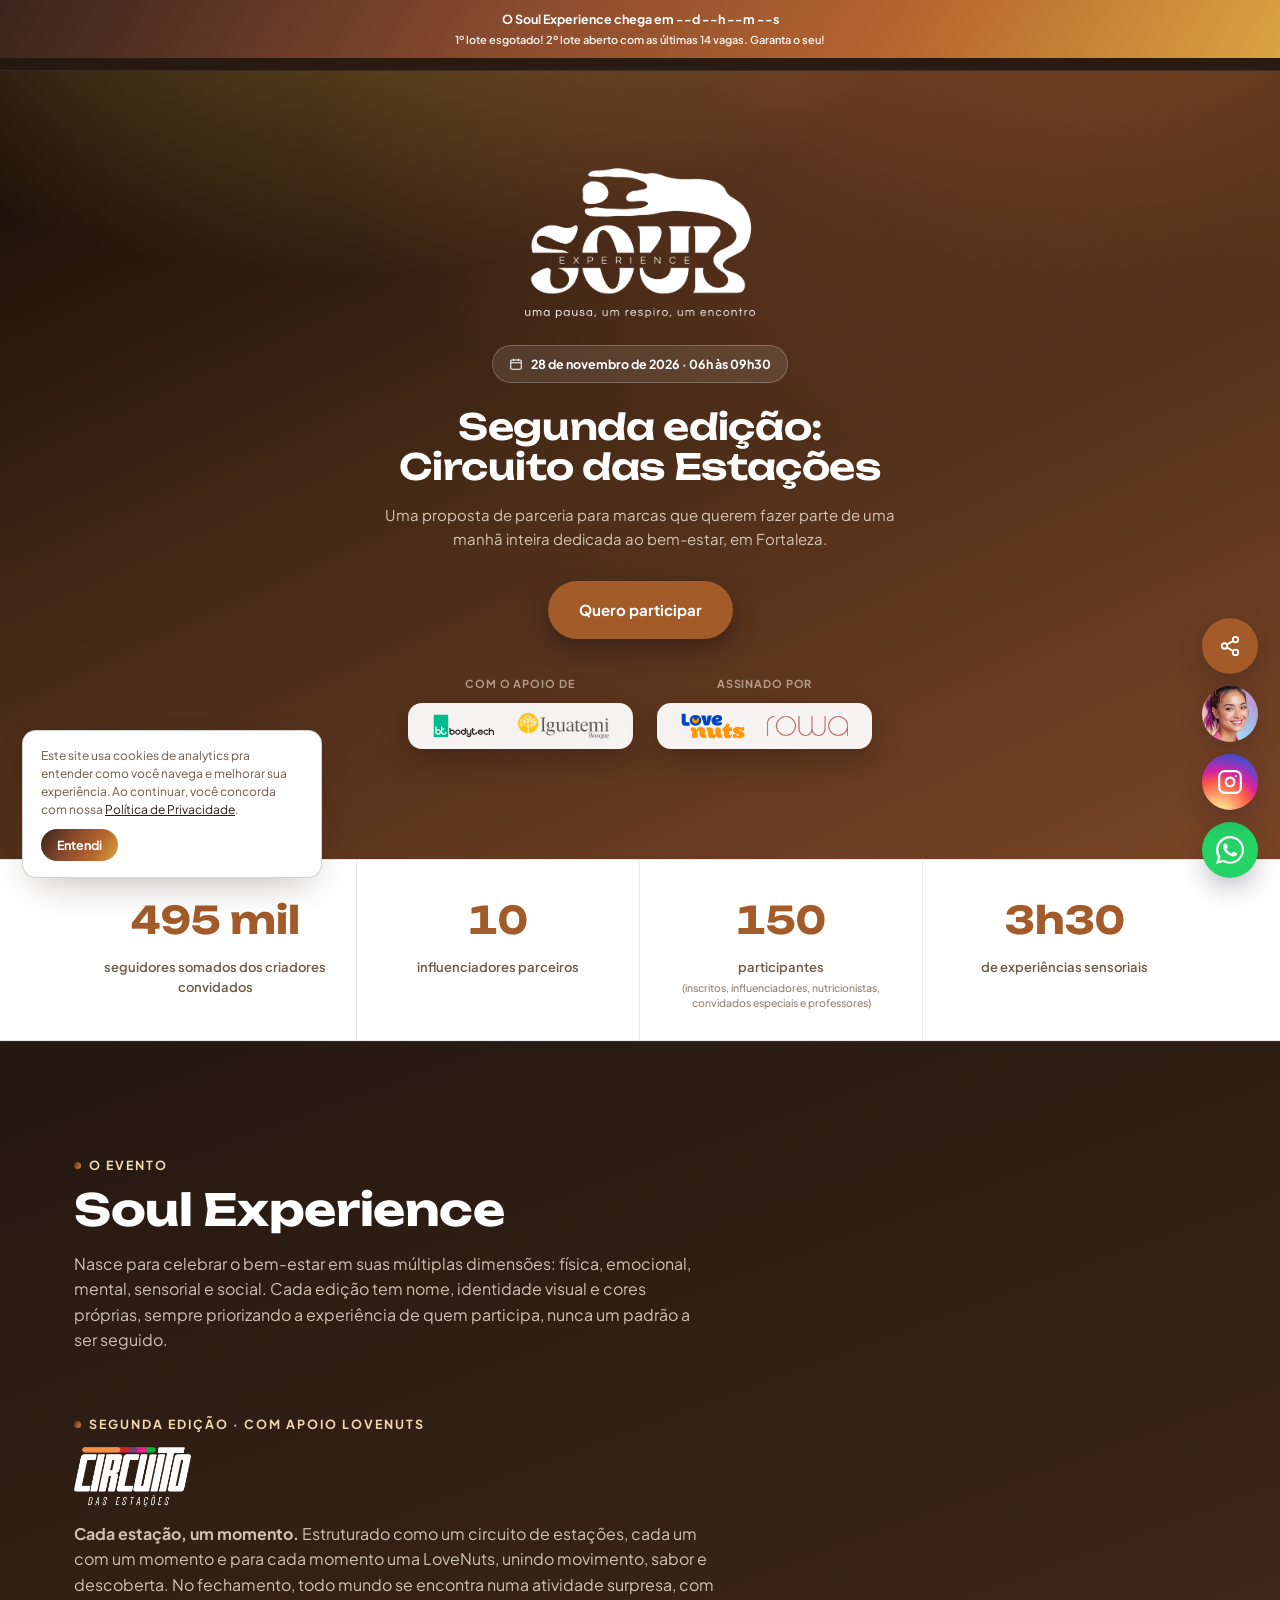
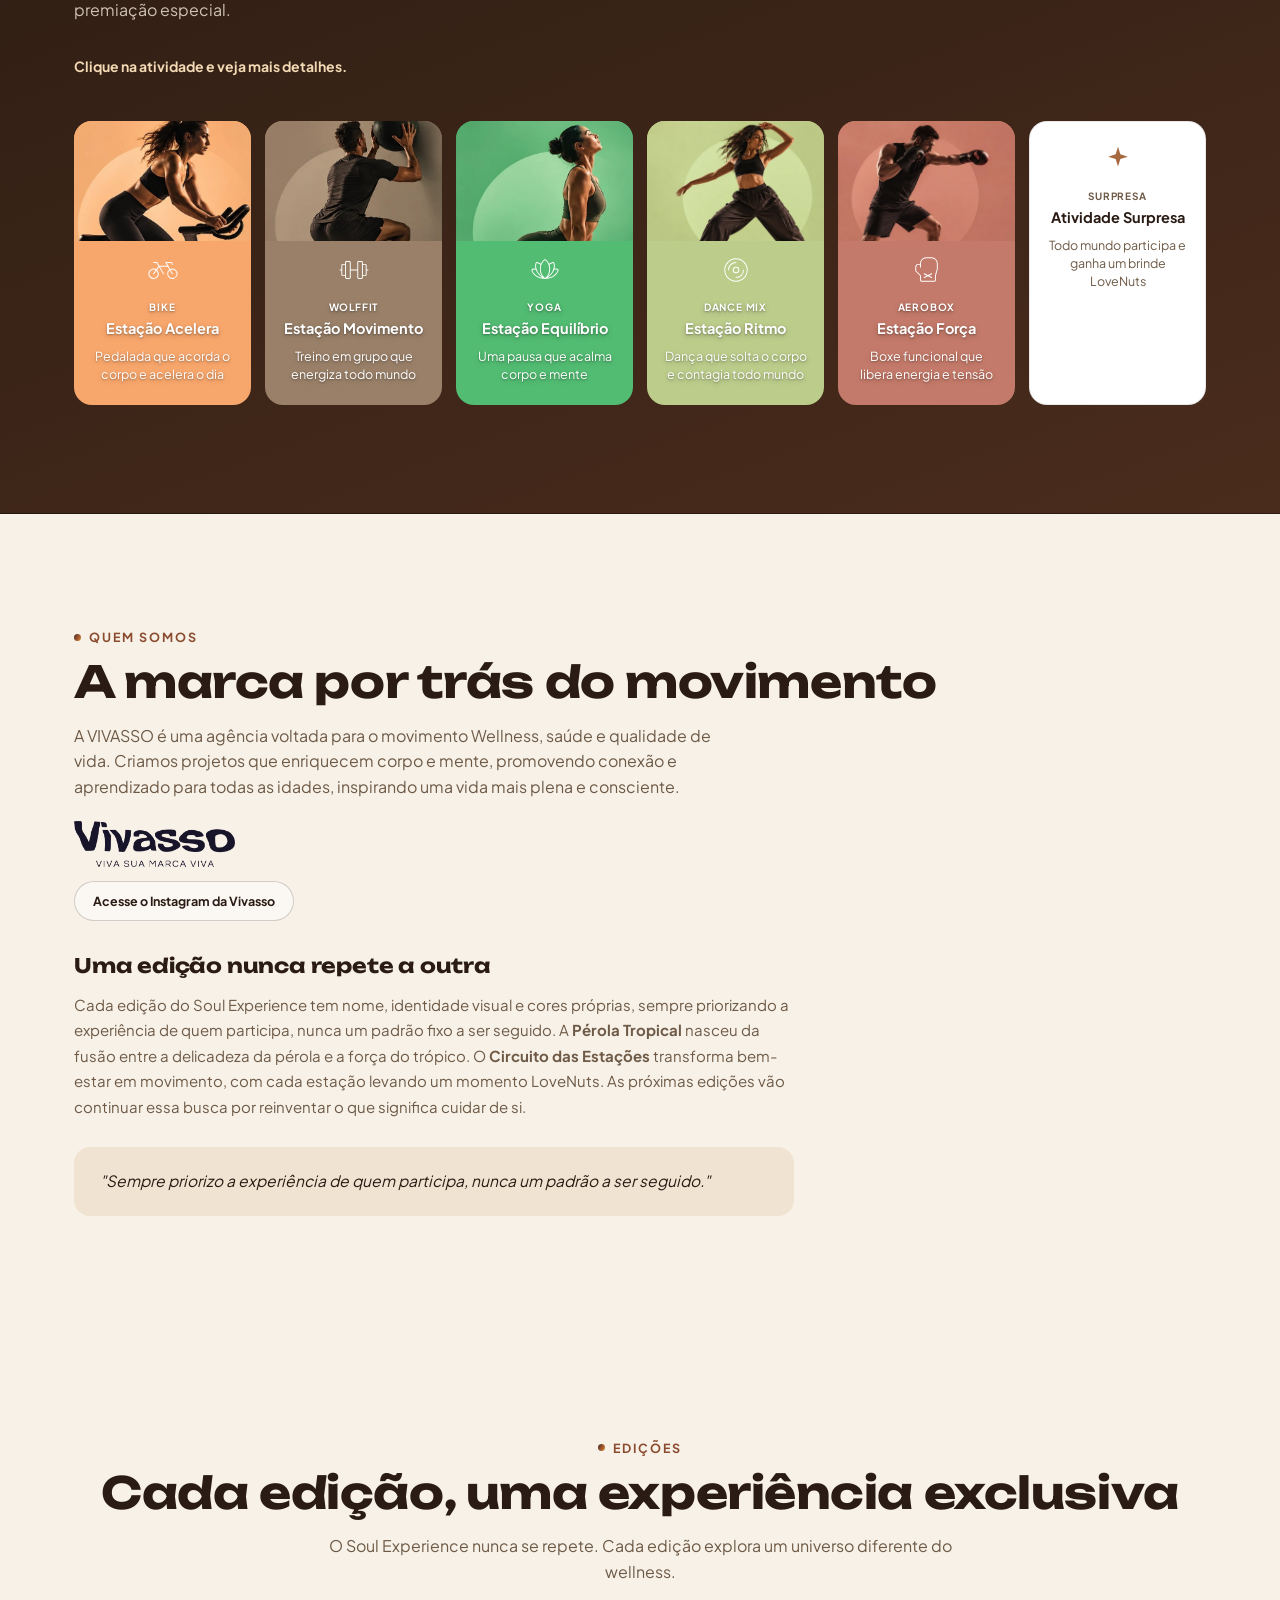
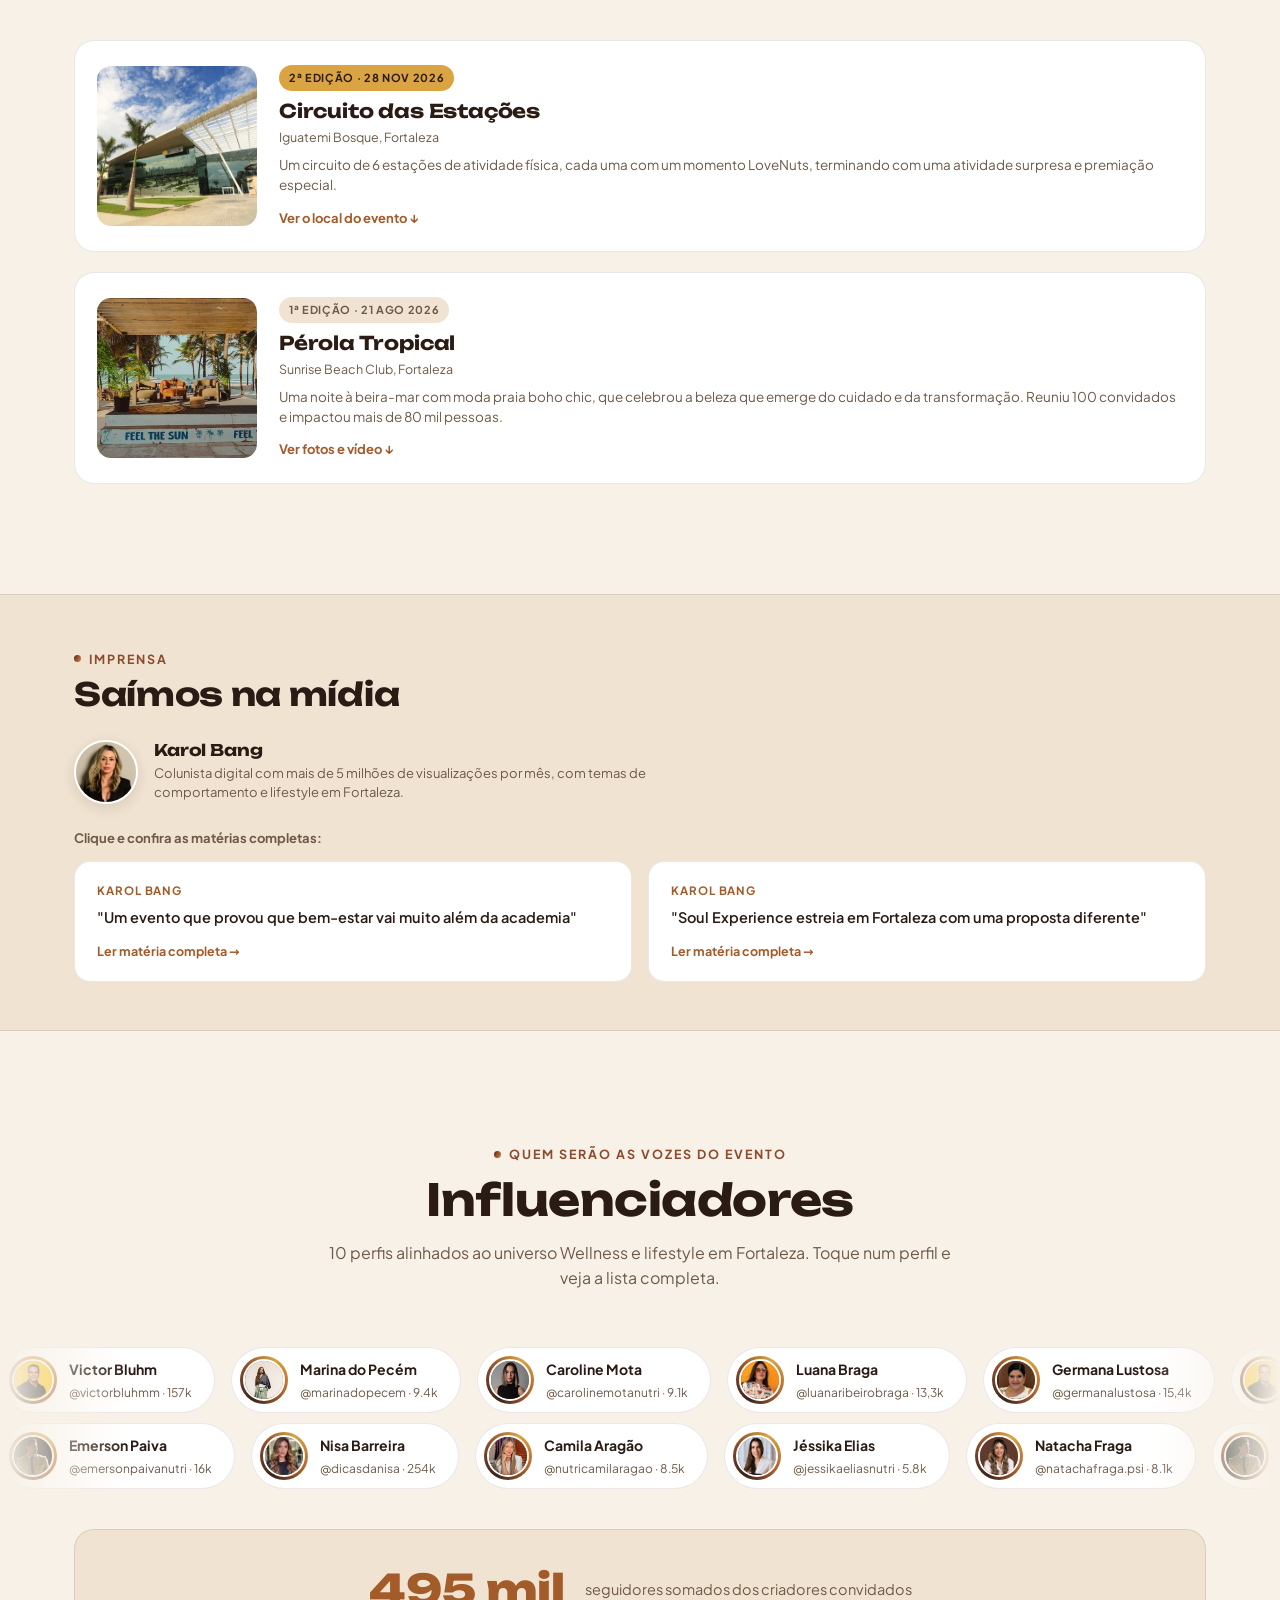
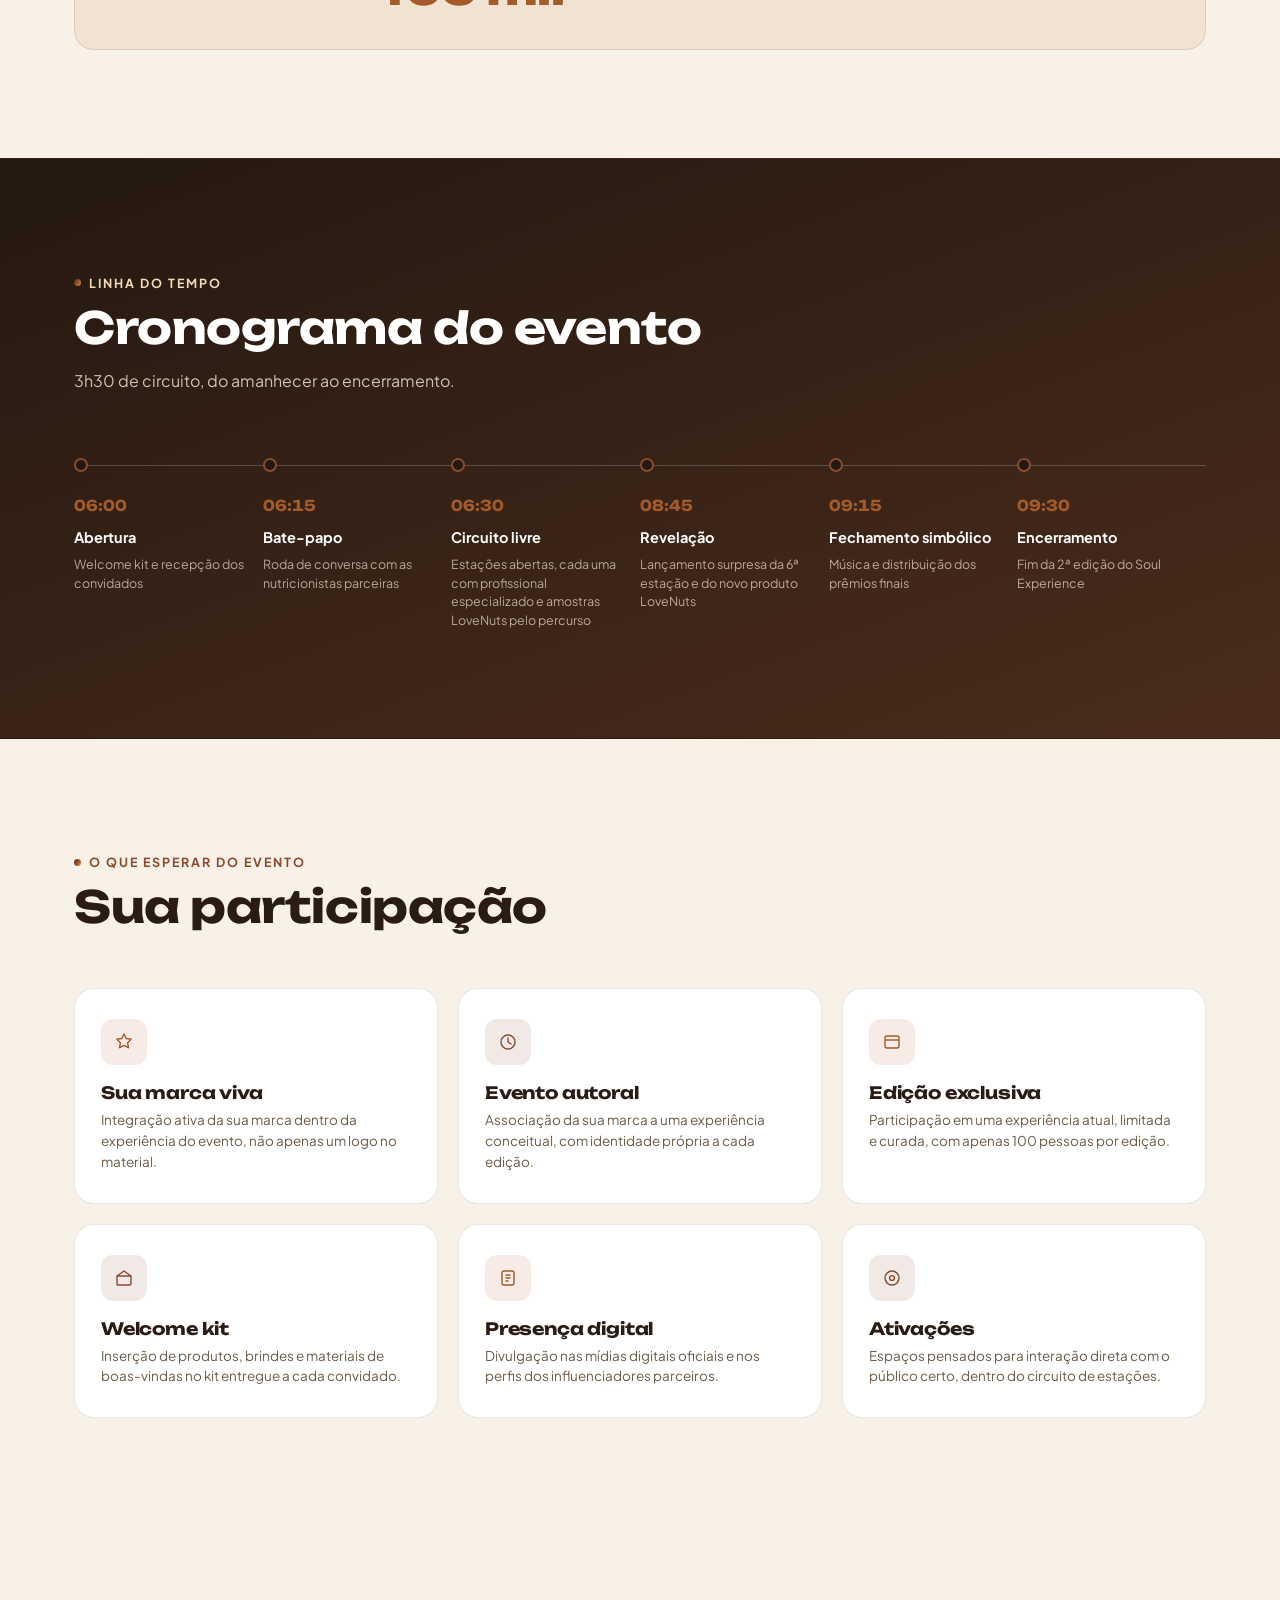
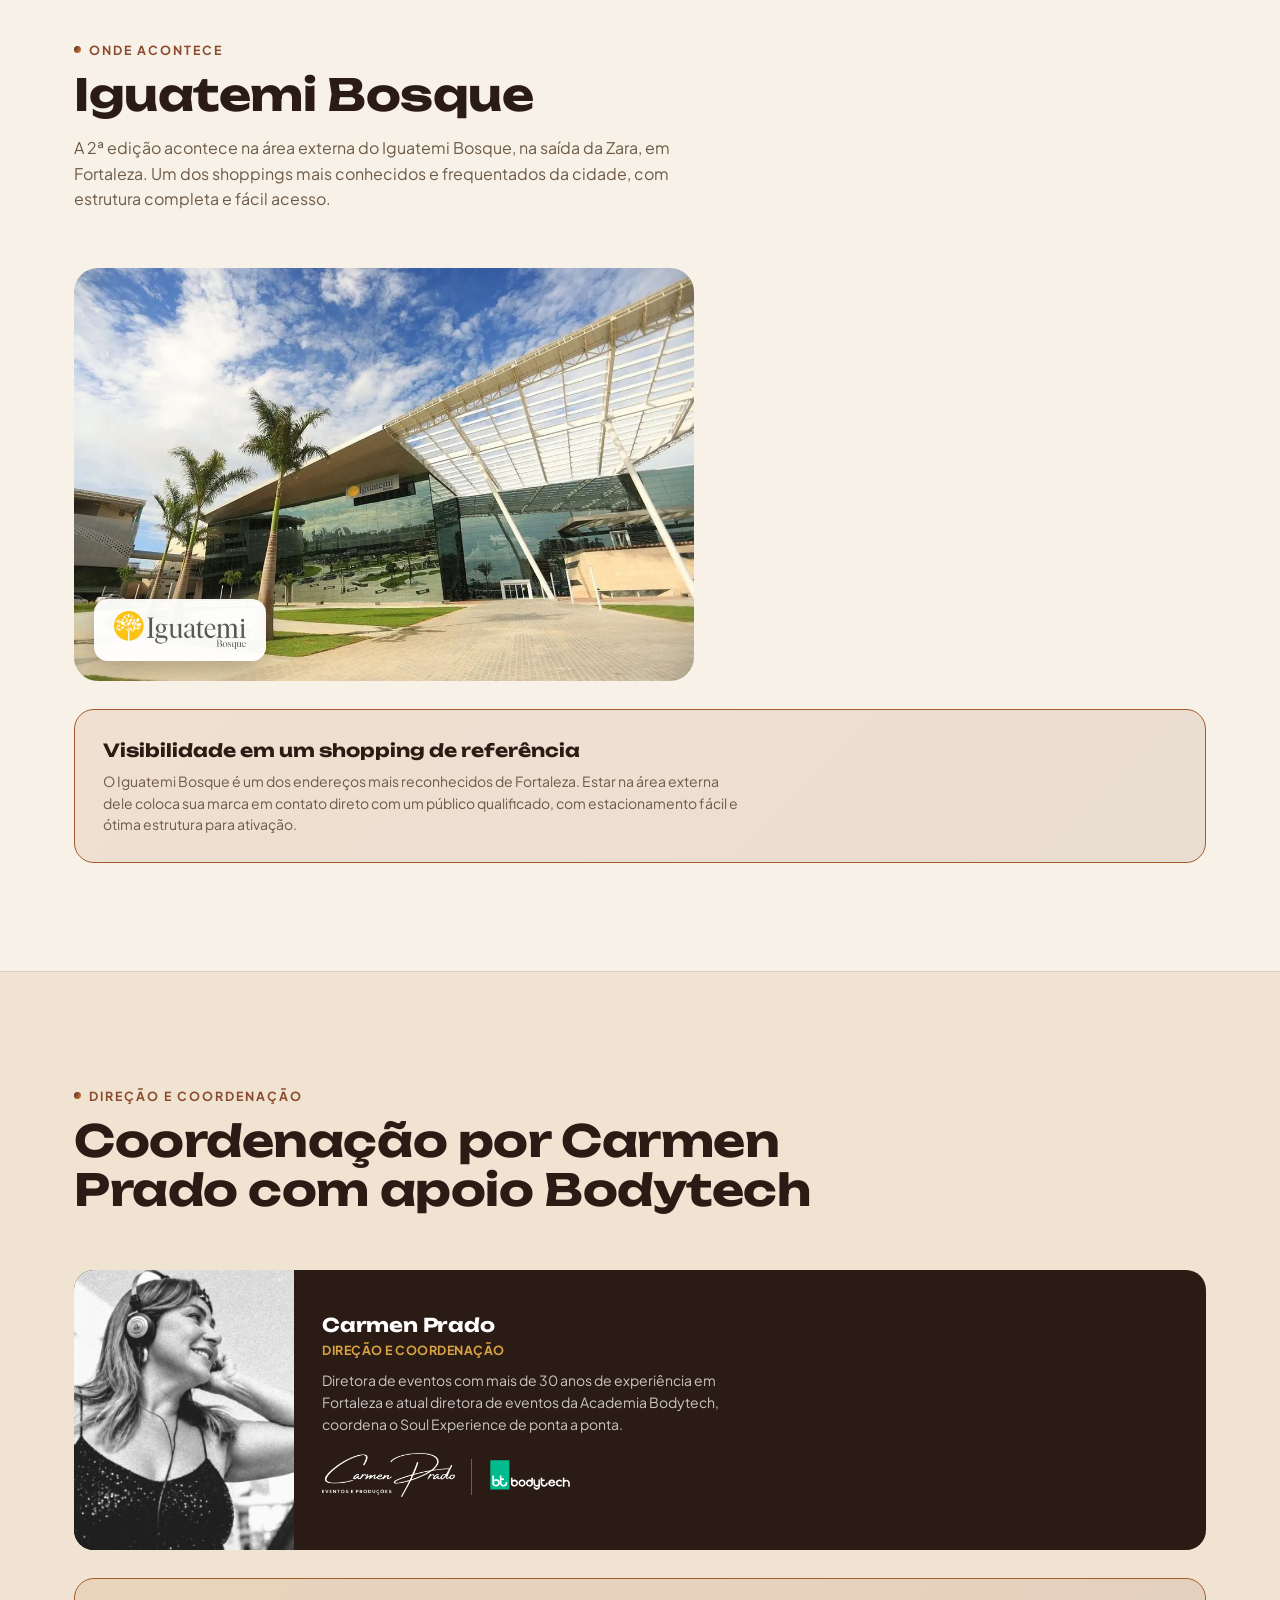
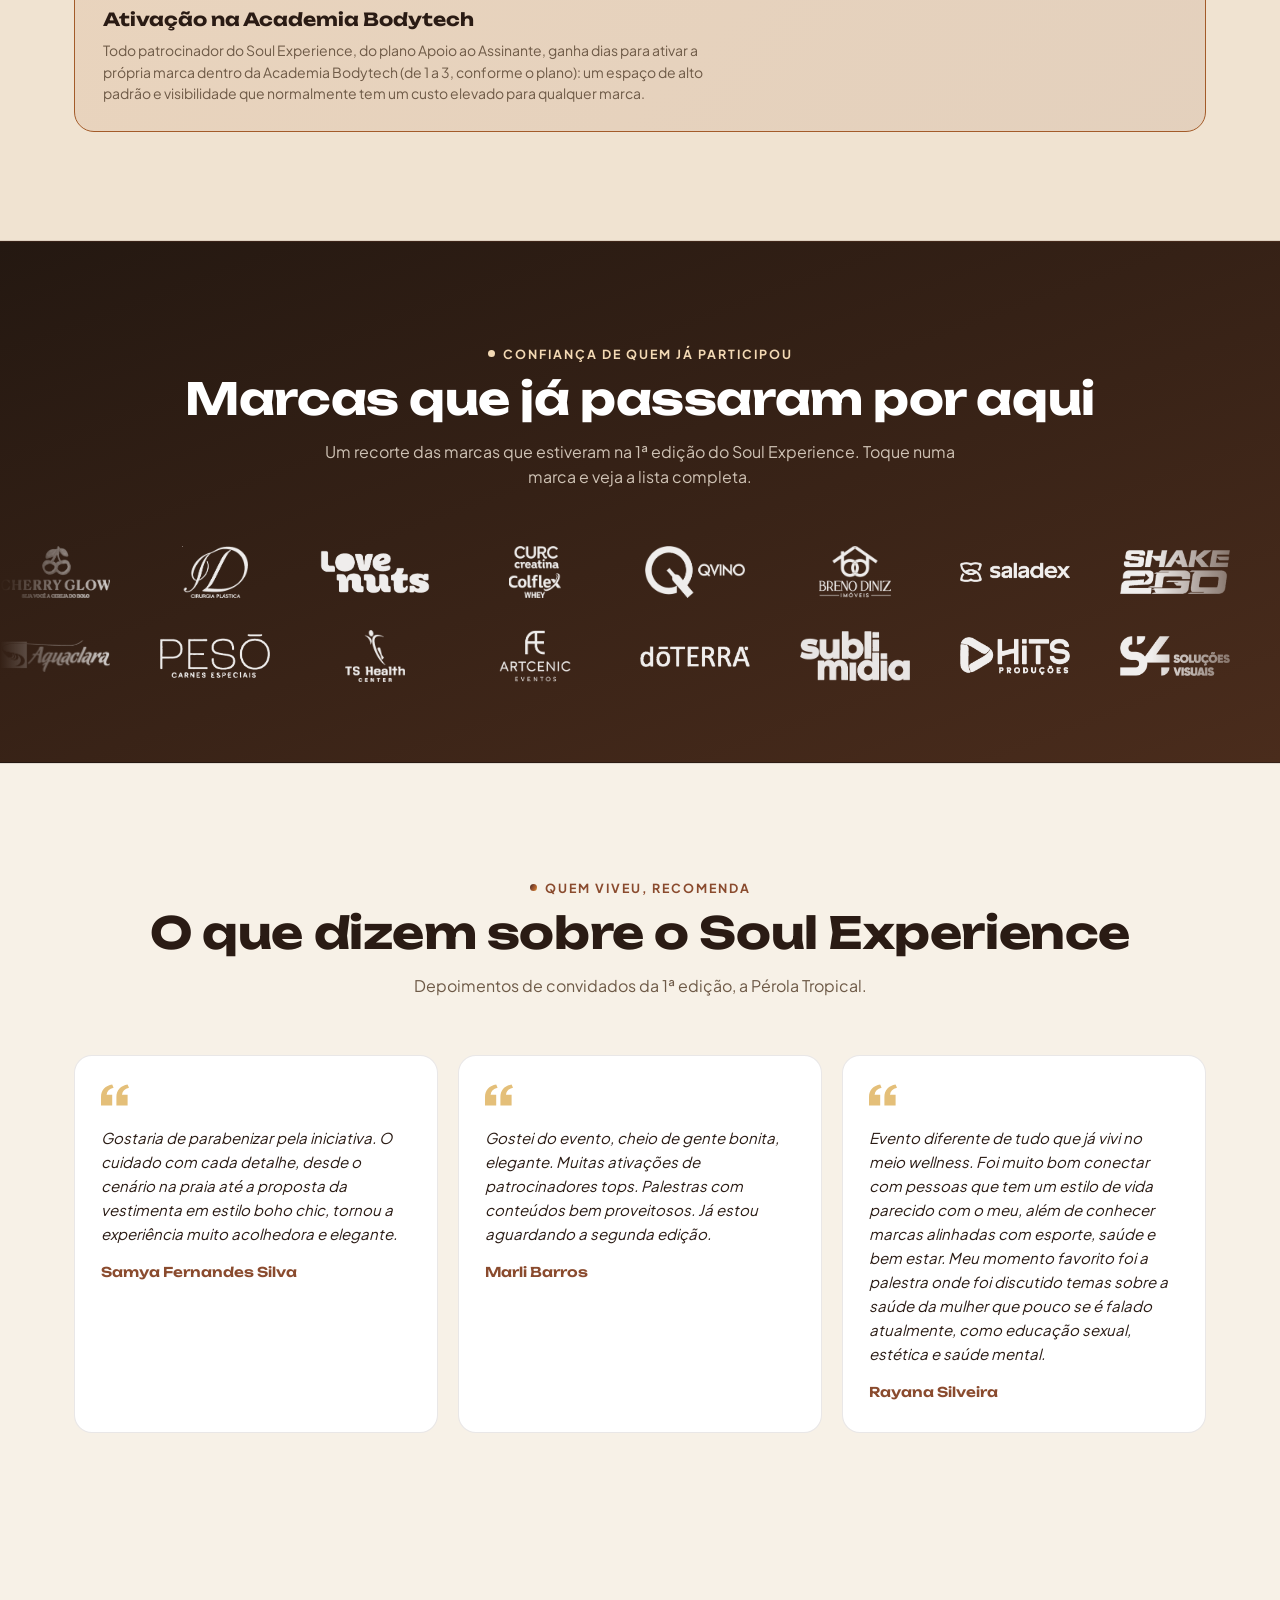
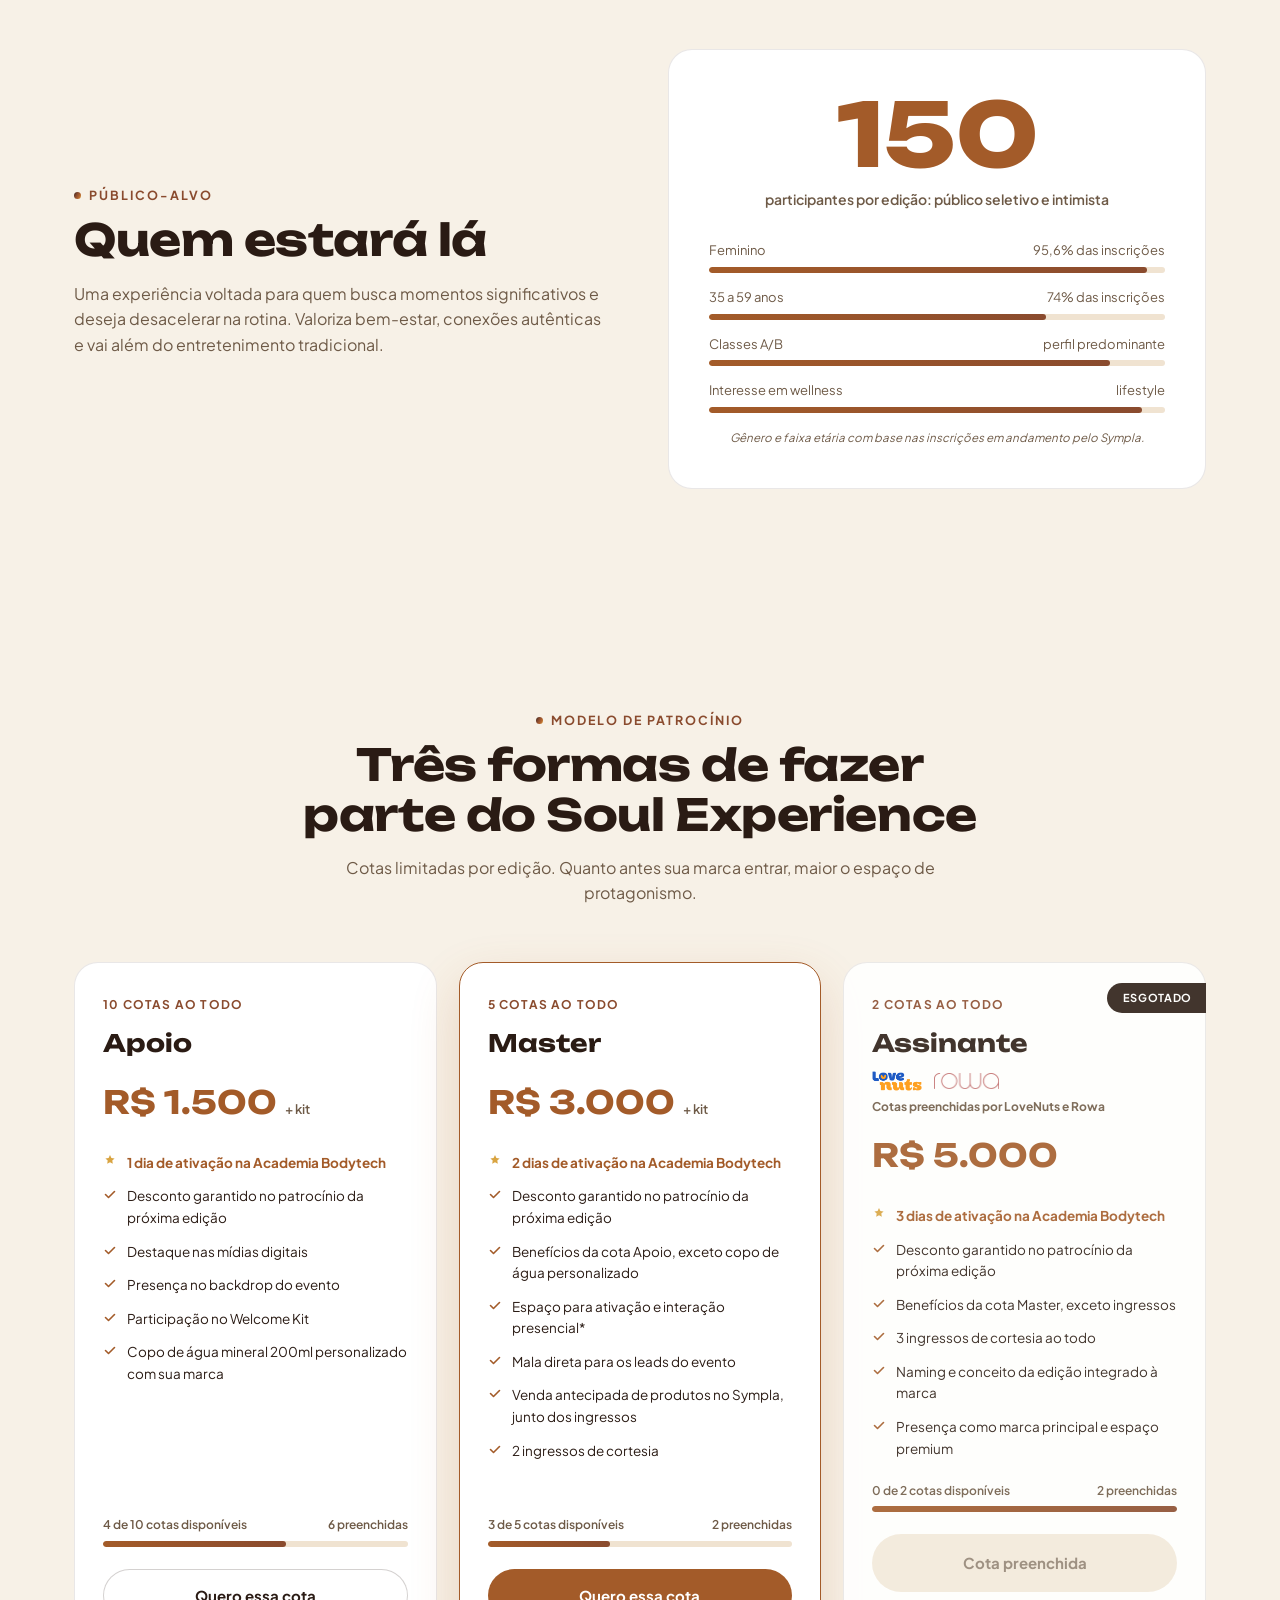
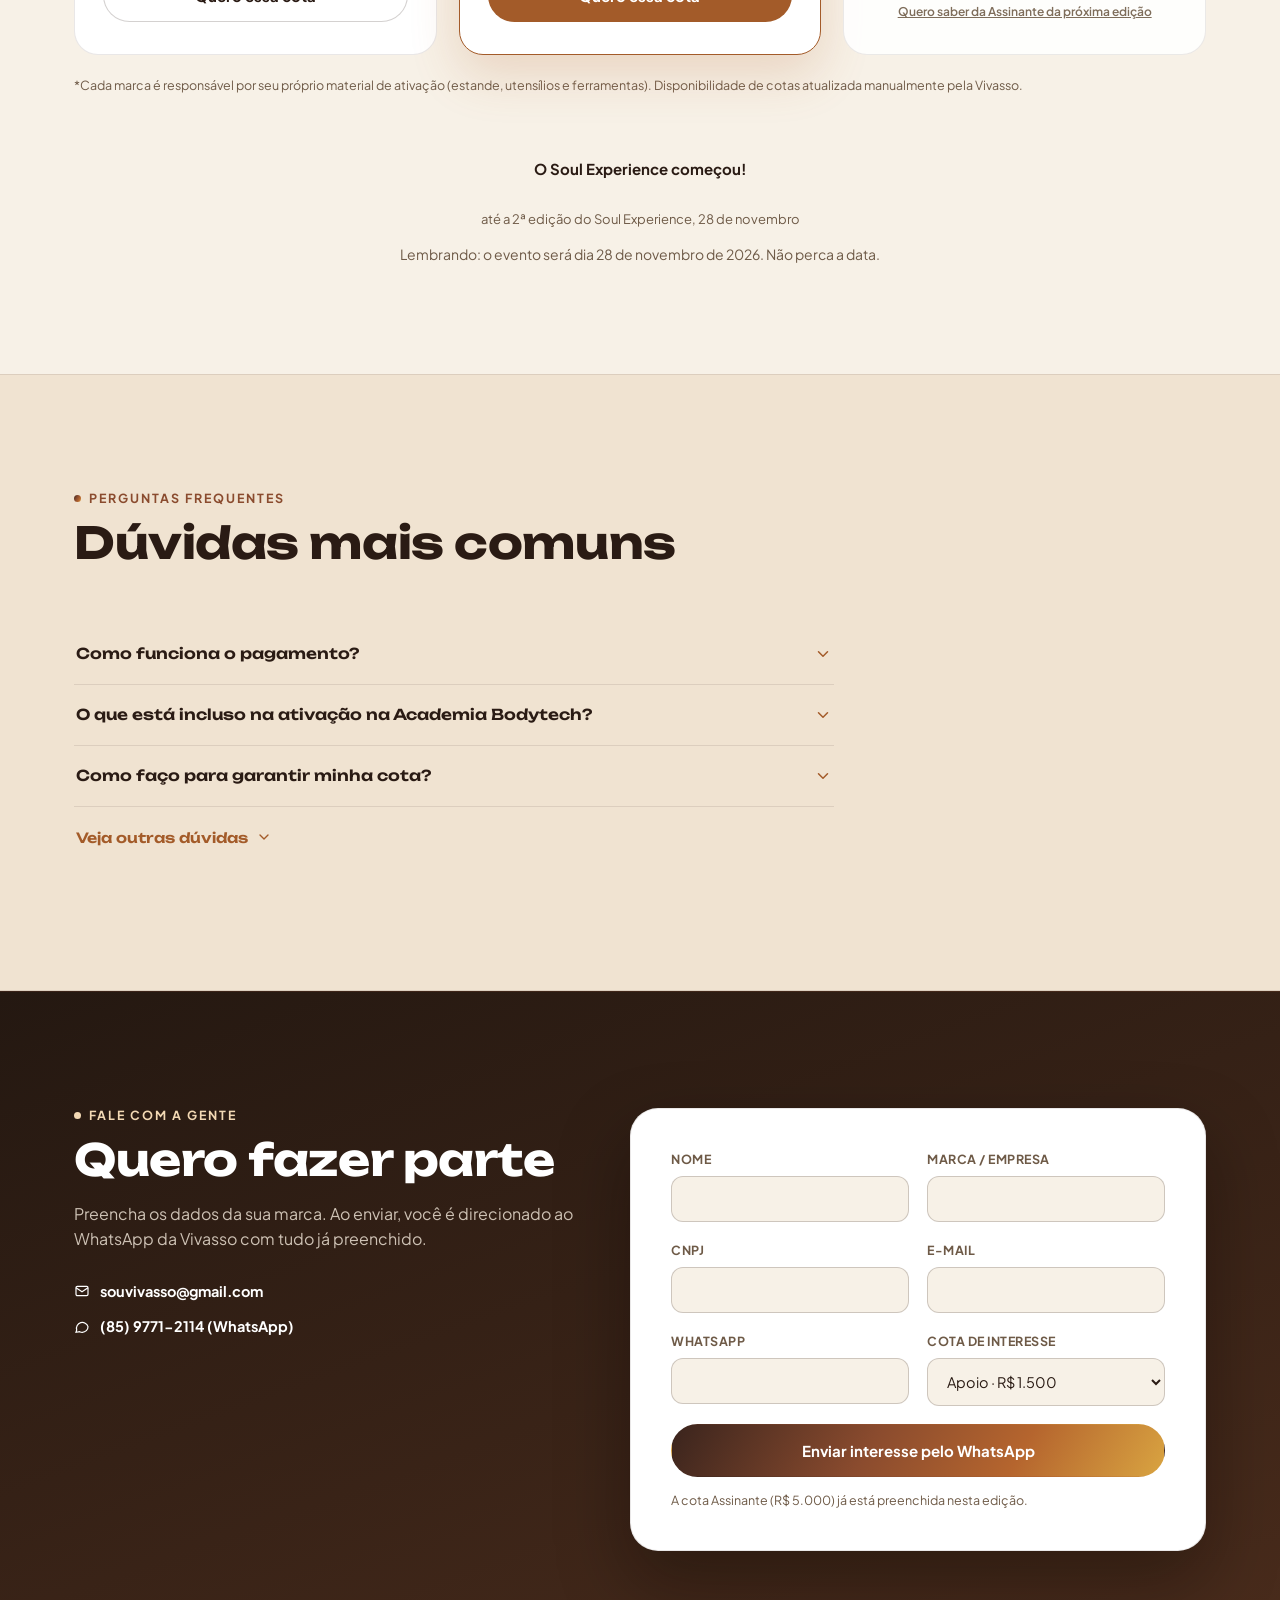
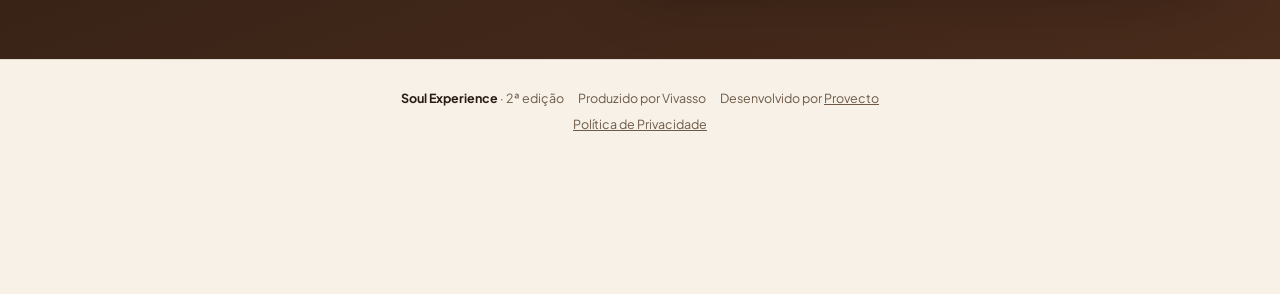
==== patrocinio/index.html @ c8d7ed4c "Textos do 2o lote: ultimas 14 vagas em vez de 20 Co-Authored-By: Claude Sonnet 5.5 <noreply@anthropi" ====
<!doctype html>
<html lang="pt-BR">
<head>
<!-- Google tag (gtag.js) -->
<script async src="https://www.googletagmanager.com/gtag/js?id=G-2EFNE0SLZ2"></script>
<script>
  window.dataLayer = window.dataLayer || [];
  function gtag(){dataLayer.push(arguments);}
  gtag('js', new Date());
  gtag('config', 'G-2EFNE0SLZ2');
</script>
<script>(function(){if('scrollRestoration' in history){history.scrollRestoration='manual';}if(location.hash){history.replaceState(null,'',location.pathname+location.search);}window.scrollTo(0,0);function toTop(){window.scrollTo(0,0);}window.addEventListener('load',toTop);window.addEventListener('pageshow',toTop);})();</script>
<meta charset="utf-8">
<meta name="viewport" content="width=device-width, initial-scale=1">
<meta name="description" content="Proposta de patrocinio do Soul Experience, evento de bem-estar em Fortaleza. 2ª edicao em 28 de novembro de 2026, no Iguatemi Bosque.">
<meta name="robots" content="noindex, nofollow">
<link rel="canonical" href="https://soulexperience.vivasso.com.br/patrocinio/">
<link rel="icon" type="image/png" href="assets/favicon.png?v=3">
<title>Soul Experience · Patrocínio</title>

<meta property="og:type" content="website">
<meta property="og:site_name" content="Soul Experience">
<meta property="og:title" content="Soul Experience · Proposta de patrocínio">
<meta property="og:description" content="Proposta de patrocínio do Soul Experience, evento de bem-estar em Fortaleza. 2ª edição em 28 de novembro de 2026, no Iguatemi Bosque.">
<meta property="og:image" content="https://soulexperience.vivasso.com.br/patrocinio/assets/og-image.jpg">
<meta property="og:image:width" content="1200">
<meta property="og:image:height" content="630">
<meta property="og:url" content="https://soulexperience.vivasso.com.br/patrocinio/">
<meta property="og:locale" content="pt_BR">
<meta name="twitter:card" content="summary_large_image">
<meta name="twitter:title" content="Soul Experience · Proposta de patrocínio">
<meta name="twitter:description" content="Proposta de patrocínio do Soul Experience, evento de bem-estar em Fortaleza. 2ª edição em 28 de novembro de 2026, no Iguatemi Bosque.">
<meta name="twitter:image" content="https://soulexperience.vivasso.com.br/patrocinio/assets/og-image.jpg">

<script type="application/ld+json">
{
  "@context": "https://schema.org",
  "@type": "Event",
  "name": "Soul Experience · Segunda edição: Circuito das Estações",
  "startDate": "2026-11-28T06:00:00-03:00",
  "endDate": "2026-11-28T09:30:00-03:00",
  "eventAttendanceMode": "https://schema.org/OfflineEventAttendanceMode",
  "eventStatus": "https://schema.org/EventScheduled",
  "location": {
    "@type": "Place",
    "name": "Iguatemi Bosque",
    "address": {
      "@type": "PostalAddress",
      "addressLocality": "Fortaleza",
      "addressRegion": "CE",
      "addressCountry": "BR"
    }
  },
  "image": ["https://soulexperience.vivasso.com.br/patrocinio/assets/og-image.jpg"],
  "description": "O Soul Experience e um evento de bem-estar da Vivasso: uma manha com um circuito de estacoes de atividade fisica, cada uma com um momento LoveNuts, terminando com uma atividade surpresa e premiacao especial.",
  "organizer": {
    "@type": "Organization",
    "name": "Vivasso",
    "email": "souvivasso@gmail.com",
    "url": "https://soulexperience.vivasso.com.br/patrocinio/"
  }
}
</script>
<link rel="preload" href="assets/fonts/plus-jakarta-sans.woff2" as="font" type="font/woff2" crossorigin>
<link rel="preload" href="assets/fonts/unbounded.woff2" as="font" type="font/woff2" crossorigin>
<link rel="preload" href="assets/logo-soul-white.png" as="image">
<script type="text/javascript">
    (function(c,l,a,r,i,t,y){
        c[a]=c[a]||function(){(c[a].q=c[a].q||[]).push(arguments)};
        t=l.createElement(r);t.async=1;t.src="https://www.clarity.ms/tag/"+i;
        y=l.getElementsByTagName(r)[0];y.parentNode.insertBefore(t,y);
    })(window, document, "clarity", "script", "ylof0bpew7");
</script>
<style>
  @font-face{
    font-family:'Plus Jakarta Sans';
    font-style:normal;
    font-weight:200 800;
    font-display:swap;
    src:url('assets/fonts/plus-jakarta-sans.woff2') format('woff2');
  }
  @font-face{
    font-family:'Unbounded';
    font-style:normal;
    font-weight:200 900;
    font-display:swap;
    src:url('assets/fonts/unbounded.woff2') format('woff2');
  }

  :root{
    --bg:#F7F1E7;
    --bg-alt:#FFFFFF;
    --panel-lav:#F0E3D1;
    --panel-pink:#F0E3D1;
    --panel-blue:#F0E3D1;
    --ink:#2A1B14;
    --ink-dim:#6E5A47;
    --violet:#A35B29;
    --violet-2:#D48A52;
    --pink:#8A4B2E;
    --cyan:#C99A5B;
    --gold:#D9A441;
    --line:rgba(42,27,20,.10);
    --line-strong:rgba(42,27,20,.20);
    --grad:linear-gradient(120deg,#3A241D 0%,#8A4B2E 40%,#B5652E 70%,#D9A441 100%);
    color-scheme: light;
  }

  *{box-sizing:border-box;}
  html{overflow-x:hidden;width:100%;}
  body{
    margin:0;
    background:var(--bg);
    color:var(--ink);
    font-family:'Plus Jakarta Sans',system-ui,sans-serif;
    font-size:16px;
    line-height:1.6;
    -webkit-font-smoothing:antialiased;
    overflow-x:hidden;
    width:100%;
    position:relative;
  }
  img{max-width:100%;display:block;}
  h1,h2,h3,h4{
    font-family:'Unbounded',system-ui,sans-serif;
    margin:0;
    text-wrap:balance;
    letter-spacing:-0.01em;
    line-height:1.12;
  }
  p{margin:0;}
  a{color:inherit;text-decoration:none;}
  button{font-family:inherit;}

  .wrap{max-width:1180px;margin:0 auto;padding-inline:24px;}
  section{position:relative;padding-block:clamp(56px,9vw,108px);}

  .blob{
    border-radius:38% 62% 58% 42%/48% 42% 58% 52%;
    background:conic-gradient(from 210deg,#3A241D,#8A4B2E,#D9A441,#B5652E,#3A241D);
    flex-shrink:0;
  }
  .blob.sm{width:16px;height:16px;}
  .blob.lg{width:56px;height:56px;}

  .eyebrow{
    font-family:'Plus Jakarta Sans',sans-serif;
    font-weight:700;
    font-size:12.5px;
    letter-spacing:.16em;
    text-transform:uppercase;
    color:var(--pink);
    display:inline-flex;
    align-items:center;
    gap:8px;
  }
  @media (max-width:480px){
    .eyebrow{white-space:nowrap;font-size:10.5px;letter-spacing:.1em;}
  }
  @media (max-width:340px){
    .eyebrow{white-space:normal;}
  }
  .eyebrow::before{
    content:"";
    width:7px;height:7px;border-radius:50%;
    background:var(--grad);
    display:inline-block;
    flex-shrink:0;
  }

  h2.section-title{
    font-size:clamp(28px,4vw,44px);
    font-weight:700;
    margin-top:10px;
    color:var(--ink);
  }
  .lede{
    font-size:clamp(14px,1.3vw,16px);
    color:var(--ink-dim);
    max-width:640px;
    margin-top:16px;
  }
  .section-head{margin-bottom:clamp(36px,5vw,56px);}
  .section-head.center{text-align:center;margin-inline:auto;}
  .section-head.center .lede{margin-inline:auto;}

  .logo-mark{display:inline-block;}
  .logo-mark img{width:150px;height:auto;aspect-ratio:1.5333;display:block;}
  .logo-mark.lg img{width:230px;}

  /* ---------- COUNTDOWN BAR ---------- */
  .countdown-bar{
    position:fixed;top:0;left:0;right:0;z-index:501;
    background:var(--grad);color:#fff;
    display:flex;align-items:center;justify-content:center;
    gap:10px;padding:9px 16px calc(9px + env(safe-area-inset-top,0px)*0);
    padding-top:calc(9px + env(safe-area-inset-top,0px));
    font-size:12.5px;font-weight:700;text-align:center;
    flex-wrap:wrap;row-gap:2px;
  }
  .countdown-bar a{color:#fff;text-decoration:underline;white-space:nowrap;}
  .countdown-bar-time{font-variant-numeric:tabular-nums;white-space:nowrap;}
  .countdown-bar-urgency{flex-basis:100%;font-size:11px;font-weight:600;opacity:.92;white-space:nowrap;overflow:hidden;text-overflow:ellipsis;max-width:100%;}
  @media (max-width:640px){.countdown-bar{font-size:11px;gap:6px;row-gap:0px;}.countdown-bar-cta{display:none;}.countdown-bar-urgency{font-size:9.5px;}}

  /* ---------- NAV ---------- */
  header.nav{
    position:fixed;top:40px;left:0;right:0;
    z-index:500;
    padding-block: calc(14px + env(safe-area-inset-top,0px)*0) 14px;
    background:rgba(36,24,17,.90);
    backdrop-filter:blur(14px) saturate(140%);
    -webkit-backdrop-filter:blur(14px) saturate(140%);
    border-bottom:1px solid rgba(255,255,255,.08);
  }
  .nav-inner{
    display:grid;grid-template-columns:1fr auto 1fr;align-items:center;gap:20px;
  }
  .nav-brand{display:flex;align-items:center;justify-self:start;grid-column:1;}
  .nav-brand img{
    height:32px;width:auto;aspect-ratio:1.75;display:block;
    opacity:0;transition:opacity .3s ease;
  }
  .nav[data-scrolled="true"] .nav-brand img{opacity:1;}
  .nav-links{
    display:flex;gap:26px;align-items:center;justify-self:center;grid-column:2;
    font-size:14.5px;font-weight:600;color:#D9C7B4;
  }
  .nav-links a{transition:color .2s;white-space:nowrap;}
  .nav-links a:hover{color:#fff;}
  .nav-cta{
    display:inline-flex;align-items:center;
    background:var(--violet);color:#fff;
    font-weight:700;font-size:13.5px;
    padding:10px 20px;border-radius:999px;
    white-space:nowrap;
    opacity:0;pointer-events:none;
    transition:opacity .3s ease, background .2s, transform .2s;
  }
  .nav[data-scrolled="true"] .nav-cta{opacity:1;pointer-events:auto;}
  .nav-cta:hover{background:var(--violet-2);transform:translateY(-1px);}
  .nav-cta-mobile{display:none;}
  .nav-right{display:flex;align-items:center;gap:16px;justify-self:end;grid-column:3;}
  .burger{
    display:none;
    width:40px;height:40px;
    border-radius:50%;
    border:1px solid rgba(255,255,255,.32);
    background:rgba(255,255,255,.06);
    color:#fff;
    align-items:center;justify-content:center;
    cursor:pointer;
  }
  .mobile-menu{
    display:none;
    flex-direction:column;
    padding:4px 24px 16px;
    gap:0;
    background:#241811;
    border-top:1px solid rgba(255,255,255,.1);
    box-shadow:0 16px 30px rgba(0,0,0,.35);
  }
  .mobile-menu.open{display:flex;}
  .mobile-menu a{
    font-family:'Plus Jakarta Sans',sans-serif;
    font-size:15px;font-weight:600;
    padding:13px 2px;
    border-bottom:1px solid rgba(255,255,255,.08);
    color:#D9C7B4;
  }

  /* ---------- HERO ---------- */
  .hero{
    position:relative;overflow:hidden;
    padding-top:calc(168px + env(safe-area-inset-top,0px));
    padding-bottom:clamp(64px,9vw,110px);
    background:linear-gradient(155deg, #0D0906 0%, #4A2C18 50%, #7A4526 100%);
  }
  .hero::before{
    content:"";position:absolute;inset:-20% -10% auto -10%;height:640px;
    background:
      radial-gradient(60% 100% at 30% 0%, rgba(217,164,65,.55), transparent 70%),
      radial-gradient(50% 90% at 85% 10%, rgba(181,101,46,.55), transparent 70%),
      radial-gradient(45% 80% at 60% 40%, rgba(138,75,46,.5), transparent 70%);
    pointer-events:none;
  }
  .hero-inner{
    position:relative;
    max-width:640px;margin-inline:auto;
    text-align:center;
  }
  .on-dark .hero-tagline, .on-dark h2, .on-dark h3{color:#fff;}
  .on-dark .hero-sub, .on-dark .lede{color:rgba(250,240,225,.78);}
  .on-dark .eyebrow{color:#F3D9B4;}
  .on-dark .eyebrow::before{background:#F3D9B4;}
  .on-dark .edition-badge{background:rgba(255,255,255,.12);border-color:rgba(255,255,255,.3);color:#fff;}
  .on-dark .pill-meta{background:rgba(255,255,255,.1);border-color:rgba(255,255,255,.28);color:#fff;}
  .on-dark .btn-ghost{border-color:rgba(255,255,255,.42);color:#fff;background:rgba(255,255,255,.08);}
  .on-dark .btn-ghost:hover{border-color:#fff;}
  .on-dark .btn-primary{box-shadow:0 10px 26px rgba(10,4,20,.35);}
  .hero-date{
    margin:20px auto 0;
    display:flex;align-items:center;justify-content:center;gap:8px;
    width:fit-content;max-width:100%;
    background:rgba(255,255,255,.1);border:1px solid rgba(255,255,255,.22);
    color:#fff;font-size:12.5px;font-weight:700;
    padding:8px 16px;border-radius:999px;
    text-align:center;
  }
  @media (max-width:480px){
    .hero-date{font-size:10px;padding:7px 12px;gap:6px;white-space:nowrap;}
    .hero-date svg{width:12px;height:12px;flex-shrink:0;}
  }
  @media (max-width:360px){.hero-date{font-size:9px;padding:6px 10px;gap:5px;}}
  .hero-tagline{
    margin-top:24px;
    font-size:clamp(24px,3.4vw,36px);
    font-weight:600;
    font-family:'Unbounded',sans-serif;
    color:var(--ink);
    max-width:520px;
    margin-inline:auto;
  }
  .edition-badge{
    margin-top:18px;
    display:inline-flex;align-items:center;gap:9px;
    background:rgba(255,255,255,.7);
    border:1px solid rgba(255,255,255,.9);
    padding:8px 16px 8px 12px;
    border-radius:999px;
    font-size:12.5px;font-weight:700;letter-spacing:.1em;text-transform:uppercase;
    color:var(--ink);
  }
  .hero-sub{
    margin-top:16px;
    font-size:15px;
    color:var(--ink-dim);
    max-width:520px;
    margin-inline:auto;
  }
  .nw{white-space:nowrap;}
  @media (max-width:600px){.hero-sub{font-size:13px;text-wrap:balance;max-width:290px;margin-left:auto;margin-right:auto;}}
  .hero-meta{
    margin-top:28px;
    display:inline-flex;flex-wrap:wrap;justify-content:center;gap:10px;
  }
  .pill-meta{
    display:inline-flex;align-items:center;gap:9px;
    border:1px solid var(--line-strong);
    background:rgba(255,255,255,.55);
    padding:10px 16px;
    border-radius:999px;
    font-size:13.5px;font-weight:600;
    color:var(--ink);
  }
  .pill-meta svg{flex-shrink:0;}
  .hero-cta{
    margin-top:30px;
    display:flex;flex-wrap:wrap;justify-content:center;gap:12px;
  }
  .hero-support{margin-top:36px;display:flex;flex-wrap:wrap;justify-content:center;align-items:flex-start;gap:24px;}
  .hero-support-group{display:flex;flex-direction:column;align-items:center;gap:10px;}
  .hero-support-group>span{font-size:11px;font-weight:700;letter-spacing:.08em;text-transform:uppercase;color:rgba(250,240,225,.55);}
  .hero-support-logos{display:flex;align-items:center;gap:22px;background:rgba(255,255,255,.94);padding:10px 24px;border-radius:14px;box-shadow:0 12px 30px rgba(10,5,0,.25);}
  .hero-support-logos img{height:26px;width:auto;flex-shrink:0;}
  .hero-support-logos img.hs-rowa{height:20px;}
  @media (max-width:480px){.hero-support-logos{gap:16px;padding:8px 18px;}.hero-support-logos img{height:20px;}.hero-support-logos img.hs-rowa{height:15px;}}
  .btn{
    display:inline-flex;align-items:center;gap:10px;
    padding:16px 30px;
    border-radius:999px;
    font-weight:700;
    font-size:15px;
    cursor:pointer;
    border:1px solid transparent;
    transition:transform .2s, background .2s, border-color .2s, opacity .2s;
  }
  .btn-primary{background:var(--violet);color:#fff;}
  .btn-primary:hover{background:var(--violet-2);transform:translateY(-2px);}
  .btn-ghost{border-color:var(--line-strong);color:var(--ink);background:rgba(255,255,255,.5);}
  .btn-ghost:hover{border-color:var(--ink);transform:translateY(-2px);}
  .btn-disabled{background:var(--panel-lav);color:var(--ink-dim);cursor:not-allowed;opacity:.75;}
  .btn-sm{padding:9px 18px;font-size:12.5px;gap:6px;}
  .assinante-interest{display:block;text-align:center;margin-top:10px;font-size:12px;font-weight:600;color:var(--ink-dim);text-decoration:underline;}
  .assinante-interest:hover{color:var(--violet);}

  /* ---------- STATS STRIP ---------- */
  .stats{
    border-top:1px solid var(--line);
    border-bottom:1px solid var(--line);
    background:var(--bg-alt);
  }
  .stats-inner{
    display:grid;
    grid-template-columns:repeat(4,1fr);
    gap:0;
  }
  .stat{
    padding:30px 20px;
    text-align:center;
    border-right:1px solid var(--line);
    display:block;text-decoration:none;color:inherit;cursor:pointer;
    transition:background .2s ease;
  }
  .stat:hover{background:var(--panel-lav);}
  .stat:last-child{border-right:none;}
  .stat .num{
    font-family:'Unbounded',sans-serif;
    font-weight:700;
    font-size:clamp(26px,3.2vw,38px);
    color:var(--violet);
    font-variant-numeric:tabular-nums;
  }
  .stat .lbl{
    margin-top:6px;
    font-size:13px;
    color:var(--ink-dim);
    font-weight:600;
  }
  .stat .note{
    margin-top:4px;
    font-size:10.5px;
    color:var(--ink-dim);
    opacity:.75;
    line-height:1.35;
    font-weight:500;
  }

  /* ---------- ABOUT / GRID ---------- */
  .about-grid{
    display:grid;
    grid-template-columns:1fr 1fr;
    gap:64px;
    align-items:start;
  }
  .about-grid .lede{max-width:none;}
  .vivasso-logo{height:46px;width:auto;margin-top:22px;}
  .about-more{max-width:720px;}
  .about-more h3{font-family:'Unbounded',sans-serif;font-size:20px;font-weight:700;margin-top:34px;color:var(--ink);}
  .about-more p{margin-top:14px;font-size:15px;color:var(--ink-dim);line-height:1.7;}
  .about-quote{margin-top:28px;padding:22px 26px;background:var(--panel-lav);border-radius:16px;font-style:italic;font-size:15.5px;color:var(--ink);}
  .quote-block{
    margin-top:26px;
    padding-left:20px;
    border-left:3px solid var(--violet);
    font-family:'Unbounded',sans-serif;
    font-weight:600;
    font-size:clamp(17px,1.9vw,21px);
    color:var(--ink);
    line-height:1.45;
  }
  .brand-line{
    margin-top:30px;
    display:flex;align-items:center;gap:14px;
  }
  .brand-line .dot{width:9px;height:9px;border-radius:50%;background:var(--pink);}
  .brand-line span{font-size:14px;color:var(--ink-dim);font-weight:600;}

  .print-strip{
    margin-top:24px;
    border-radius:18px;
    overflow:hidden;
    border:1px solid var(--line);
  }
  .print-strip img{width:100%;}
  .print-caption{margin-top:10px;font-size:12.5px;color:var(--ink-dim);}

  /* ---------- GRAO SECTION ---------- */
  .grao{
    background:linear-gradient(160deg, #241811 0%, #4A2C1C 100%);
    border-top:1px solid var(--line);
    border-bottom:1px solid var(--line);
  }
  .grao .eyebrow{color:#F3D9B4;}
  .grao .section-title, .grao h3{color:#fff;}
  .grao .lede{color:rgba(250,240,225,.78);}
  .grao-head{
    display:flex;justify-content:space-between;align-items:flex-end;gap:30px;flex-wrap:wrap;
  }
  .grao-edition-head{display:flex;align-items:center;gap:16px;}
  .circuito-logo{height:60px;width:auto;aspect-ratio:1.9565;margin-top:12px;display:block;}
  .stations{
    margin-top:44px;
    display:grid;
    grid-template-columns:repeat(6,minmax(0,1fr));
    gap:14px;
  }
  .station{
    background:var(--bg-alt);
    border:1px solid var(--line);
    border-radius:18px;
    padding:22px 16px;
    text-align:center;
    transition:border-color .2s, transform .2s, box-shadow .2s;
  }
  .station:hover{border-color:var(--violet);transform:translateY(-4px);box-shadow:0 12px 28px rgba(90,55,25,.14);}
  .station{
    font-family:inherit;width:100%;cursor:pointer;
    -webkit-appearance:none;appearance:none;
  }
  .station-photo{margin:-22px -16px 14px;height:120px;background-size:cover;background-position:center 25%;border-radius:18px 18px 0 0;}
  .station svg{margin:0 auto 14px;display:block;}
  .station-tag{font-size:10px;font-weight:700;letter-spacing:.08em;text-transform:uppercase;color:var(--ink-dim);margin-bottom:2px;}
  .station .name{font-weight:700;font-size:14.5px;color:var(--ink);}
  .station.station-mix{color:#fff;border:none;}
  .station.station-mix .station-tag{color:#fff;text-shadow:0 1px 2px rgba(0,0,0,.3),0 2px 6px rgba(0,0,0,.2);}
  .station.station-mix .name{color:#fff;text-shadow:0 1px 2px rgba(0,0,0,.3),0 2px 6px rgba(0,0,0,.2);}
  .station.station-mix .desc{color:#fff;text-shadow:0 1px 2px rgba(0,0,0,.3),0 2px 6px rgba(0,0,0,.2);}
  .station-mix:hover{transform:translateY(-4px);box-shadow:0 14px 30px rgba(0,0,0,.22);filter:brightness(1.05);}
  .station .desc{margin-top:6px;font-size:12.5px;color:var(--ink-dim);line-height:1.45;}
  .station[aria-expanded="true"]{box-shadow:0 0 0 3px rgba(255,255,255,.55);}

  /* ---------- STATION DETAIL PANEL ---------- */
  .station-detail{max-height:0;opacity:0;overflow:hidden;transition:max-height .45s ease, opacity .35s ease, margin-top .35s ease;}
  .station-detail.open{max-height:900px;opacity:1;margin-top:20px;}
  .station-detail-inner{background:var(--bg-alt);border:1px solid var(--line);border-radius:24px;padding:clamp(24px,4vw,36px);position:relative;}
  .station-detail-close{position:absolute;top:16px;right:16px;width:32px;height:32px;border-radius:50%;border:none;background:var(--panel-lav);color:var(--ink-dim);cursor:pointer;display:flex;align-items:center;justify-content:center;font-size:16px;}
  .station-detail-close:hover{background:var(--line-strong);}
  .station-detail-head{display:flex;align-items:center;gap:16px;padding-right:36px;}
  .station-detail-icon{width:52px;height:52px;border-radius:14px;display:flex;align-items:center;justify-content:center;flex-shrink:0;}
  .station-detail-icon svg{width:26px;height:26px;}
  .station-detail-title{font-family:'Unbounded',sans-serif;font-size:20px;font-weight:700;color:var(--ink);}
  .station-detail-tag{display:block;margin-top:2px;font-size:13px;font-weight:700;}
  .station-detail-desc{margin-top:18px;font-size:14.5px;color:var(--ink-dim);line-height:1.65;}
  .station-detail-grid{margin-top:22px;display:grid;grid-template-columns:repeat(auto-fit,minmax(150px,1fr));gap:14px;}
  .station-detail-box{background:var(--panel-lav);border-radius:16px;padding:16px 18px;}
  .vagas-clickable{cursor:pointer;transition:background .2s;}
  .vagas-clickable:hover{background:var(--line);}
  .station-detail-label{display:block;font-size:10.5px;font-weight:700;letter-spacing:.06em;text-transform:uppercase;color:var(--ink-dim);line-height:1.3;min-height:2.6em;}
  .station-detail-box img.sd-product{width:100%;height:80px;object-fit:contain;border-radius:10px;margin-top:10px;display:block;}
  .sd-person{margin-top:10px;display:flex;align-items:center;gap:10px;text-decoration:none;}
  .sd-person img{width:38px;height:38px;border-radius:50%;object-fit:cover;flex-shrink:0;}
  .sd-person .sd-name{font-weight:700;font-size:12.5px;color:var(--ink);}
  .sd-person .sd-role{font-size:11px;color:var(--ink-dim);margin-top:1px;}
  .sd-person .sd-handle{font-size:10.5px;color:var(--violet);margin-top:1px;}
  .sd-placeholder{margin-top:10px;font-size:12.5px;color:var(--ink-dim);font-style:italic;}
  .sd-vagas-note{margin-top:10px;font-size:11.5px;color:var(--ink-dim);line-height:1.45;}
  .station-detail-box .vacancy{margin-top:12px;}
  .sd-product-desc{margin-top:8px;font-size:11.5px;color:var(--ink-dim);line-height:1.45;}
  .sd-product-buy{display:inline-block;margin-top:8px;font-size:11px;font-weight:700;color:#fff;background:var(--violet);padding:5px 12px;border-radius:999px;text-decoration:none;}
  .sd-product-buy:hover{background:var(--violet-2);}
  .sd-product-soon{display:inline-block;margin-top:8px;font-size:11px;font-weight:700;color:var(--violet);background:var(--panel-lav);padding:5px 12px;border-radius:999px;}
  @media (max-width:700px){.station-detail-grid{grid-template-columns:1fr;}}

  /* ---------- PHOTO LIGHTBOX ---------- */
  .photo-lightbox{
    display:none;position:fixed;inset:0;z-index:800;
    background:rgba(10,6,3,.88);
    align-items:center;justify-content:center;padding:32px;
  }
  .photo-lightbox.open{display:flex;}
  .photo-lightbox img{
    max-width:90vw;max-height:88vh;width:auto;height:auto;
    border-radius:12px;box-shadow:0 40px 90px rgba(0,0,0,.5);
    display:block;
  }
  .video-modal{
    display:none;position:fixed;inset:0;z-index:800;
    background:rgba(10,6,3,.92);
    align-items:center;justify-content:center;padding:20px;
  }
  .video-modal.open{display:flex;}
  .video-modal-frame{
    width:min(1100px, 94vw);
    aspect-ratio:16/9;
    background:#000;
    border-radius:12px;
    overflow:hidden;
    box-shadow:0 40px 90px rgba(0,0,0,.5);
  }
  .video-modal-frame iframe{width:100%;height:100%;border:0;display:block;}
  .video-modal-close{
    position:absolute;top:16px;right:16px;
    width:40px;height:40px;border-radius:50%;
    border:1px solid rgba(255,255,255,.35);background:rgba(255,255,255,.08);color:#fff;
    display:flex;align-items:center;justify-content:center;cursor:pointer;z-index:2;
  }
  @media (max-width:700px){
    .video-modal{padding:0;align-items:stretch;}
    .video-modal-frame{width:100vw;height:100vh;aspect-ratio:auto;border-radius:0;}
  }
  .photo-lightbox-close{
    position:absolute;top:22px;right:26px;
    width:40px;height:40px;border-radius:50%;
    border:1px solid rgba(255,255,255,.35);background:rgba(255,255,255,.08);color:#fff;
    display:flex;align-items:center;justify-content:center;cursor:pointer;
  }

  /* ---------- CAMPANHA ---------- */
  .campanha-grid{
    display:grid;
    grid-template-columns:1.1fr .9fr;
    gap:56px;
    align-items:center;
  }
  .campanha-card{
    position:relative;
    background:var(--bg-alt);
    border:1px solid var(--line);
    border-radius:24px;
    padding:36px;
    overflow:hidden;
  }
  .campanha-card::before{
    content:"";position:absolute;top:0;left:0;right:0;height:5px;
    background:var(--grad);
  }
  .campanha-steps{display:flex;flex-direction:column;gap:16px;}
  .campanha-step{display:flex;gap:14px;align-items:flex-start;}
  .campanha-step .n{
    flex-shrink:0;width:28px;height:28px;border-radius:50%;
    border:1px solid var(--line-strong);
    display:flex;align-items:center;justify-content:center;
    font-size:12.5px;font-weight:700;color:var(--violet);
  }
  .campanha-step p{font-size:14.5px;color:var(--ink-dim);}
  .campanha-step strong{color:var(--ink);}

  /* ---------- PEROLA GALLERY ---------- */
  .perola{background:linear-gradient(160deg, #241811 0%, #4A2C1C 100%);border-top:1px solid var(--line);border-bottom:1px solid var(--line);}
  .perola .eyebrow{color:#F3D9B4;}
  .perola .eyebrow::before{background:#F3D9B4;}
  .perola .lede{color:rgba(250,240,225,.78);}
  .perola .perola-sponsor > span{color:rgba(250,240,225,.6);}
  .perola .perola-sponsor-brand b{color:#F3D9B4;}
  .perola .btn-ghost{border-color:rgba(255,255,255,.3);color:#fff;background:rgba(255,255,255,.08);}
  .perola .btn-ghost:hover{border-color:#fff;}
  .perola-gallery{margin-top:36px;}
  .pg-a{display:block;border-radius:18px;overflow:hidden;}
  .pg-a img{width:100%;height:100%;object-fit:cover;max-height:340px;}
  .video-tile{aspect-ratio:16/9;max-height:340px;}
  .video-tile iframe{width:100%;height:100%;display:block;border:0;}
  .perola-logo{height:96px;width:auto;aspect-ratio:2;margin-top:18px;}
  .perola-sponsor{margin-top:20px;display:flex;align-items:center;flex-wrap:wrap;gap:12px;}
  .perola-sponsor > span{font-size:12px;font-weight:700;letter-spacing:.04em;text-transform:uppercase;color:var(--ink-dim);}
  .perola-sponsor-brand{display:flex;align-items:center;gap:10px;}
  .perola-sponsor-brand img{height:34px;width:auto;aspect-ratio:1.2824;}
  .perola-sponsor-brand b{font-family:'Unbounded',sans-serif;font-weight:600;font-size:15px;}
  .pg-thumbs{margin-top:14px;display:flex;flex-wrap:wrap;gap:12px;}
  .pg-item{
    width:150px;height:150px;border-radius:14px;overflow:hidden;
    cursor:pointer;position:relative;
    transition:transform .25s ease, box-shadow .25s ease;
  }
  .pg-item img{width:100%;height:100%;object-fit:cover;display:block;transition:transform .35s ease;}
  .pg-item:hover img{transform:scale(1.08);}
  .pg-item:hover{box-shadow:0 16px 34px rgba(30,15,5,.28);}
  @media (max-width:640px){
    .pg-thumbs{display:grid;grid-template-columns:repeat(3,1fr);gap:8px;}
    .pg-item{width:100%;height:auto;aspect-ratio:1;}
  }
  .perola-actions{margin-top:30px;display:flex;flex-wrap:wrap;gap:12px;}
  .video-tile{position:relative;display:block;}
  .video-tile .play-btn{
    position:absolute;top:50%;left:50%;transform:translate(-50%,-50%);
    width:64px;height:64px;border-radius:50%;
    background:rgba(255,255,255,.92);
    display:flex;align-items:center;justify-content:center;
    color:var(--violet);
    box-shadow:0 14px 34px rgba(20,10,40,.3);
    transition:transform .2s;
  }
  .video-tile:hover .play-btn{transform:translate(-50%,-50%) scale(1.08);}
  .video-tile .video-label{
    position:absolute;bottom:14px;left:14px;
    background:rgba(24,20,42,.72);color:#fff;
    font-size:12px;font-weight:700;
    padding:7px 14px;border-radius:999px;
  }
  .reach-banner{
    margin-top:40px;
    display:flex;align-items:center;justify-content:center;gap:20px;flex-wrap:wrap;
    background:var(--panel-lav);
    border:1px solid var(--line);
    border-radius:20px;
    padding:26px 30px;
    text-align:center;
  }
  .reach-banner .num{
    font-family:'Unbounded',sans-serif;font-weight:800;
    font-size:clamp(30px,4vw,42px);color:var(--violet);
  }
  .reach-banner .txt{font-size:14.5px;color:var(--ink-dim);max-width:360px;text-align:left;}

  /* ---------- INFLUENCIADORES ---------- */
  #influenciadores{overflow:hidden;contain:layout;}
  .avatar-ring{
    width:64px;height:64px;border-radius:50%;
    padding:3px;
    background:conic-gradient(from 210deg,#3A241D,#8A4B2E,#D9A441,#B5652E,#3A241D);
    flex-shrink:0;
  }
  .avatar-ring.sm{width:48px;height:48px;}
  .avatar-ring img{
    width:100%;height:100%;border-radius:50%;object-fit:cover;
    border:2.5px solid #fff;
  }
  .avatar-placeholder{
    width:100%;height:100%;border-radius:50%;
    border:2.5px solid #fff;
    background:var(--grad);color:#fff;
    display:flex;align-items:center;justify-content:center;
    font-family:'Unbounded',sans-serif;font-weight:700;font-size:18px;
  }
  .influ-row{margin-top:32px;}
  .influ-row.influ-row + .influ-row{margin-top:10px;}
  .influ-row .marquee-track{gap:16px;}
  .influ-row .marquee-track a{width:auto;height:auto;display:flex;}
  .influ-row.right .marquee-track{animation-duration:40s;}
  .influ-row.left .marquee-track{animation-duration:36s;}
  .influ-chip{
    display:flex;align-items:center;gap:12px;
    background:var(--bg-alt);
    border:1px solid var(--line);
    border-radius:999px;
    padding:8px 22px 8px 8px;
    transition:border-color .2s, box-shadow .2s;
  }
  .influ-chip:hover{border-color:var(--violet);box-shadow:0 12px 28px rgba(90,55,25,.14);}
  .influ-chip .name{font-weight:700;font-size:14px;color:var(--ink);white-space:nowrap;}
  .midia-author{margin-top:28px;display:flex;align-items:center;gap:16px;}
  .midia-author img{width:64px;height:64px;border-radius:50%;object-fit:cover;flex-shrink:0;border:2px solid var(--bg-alt);box-shadow:0 4px 14px rgba(42,27,20,.12);}
  .midia-author h3{font-family:'Unbounded',sans-serif;font-size:16px;font-weight:700;color:var(--ink);}
  .midia-author p{margin-top:4px;font-size:13px;color:var(--ink-dim);line-height:1.5;max-width:520px;}
  .midia-cta-hint{margin-top:24px;font-size:13px;font-weight:700;color:var(--ink-dim);}
  .midia-grid{margin-top:12px;display:grid;grid-template-columns:repeat(auto-fit,minmax(260px,1fr));gap:16px;}
  .midia-card{
    display:flex;flex-direction:column;gap:6px;
    background:var(--bg-alt);border:1px solid var(--line);border-radius:16px;
    padding:20px 22px;text-decoration:none;
    transition:border-color .2s, transform .2s;
  }
  .midia-card:hover{border-color:var(--violet);transform:translateY(-2px);}
  .midia-source{font-size:11.5px;font-weight:700;letter-spacing:.08em;text-transform:uppercase;color:var(--violet);}
  .midia-title{font-size:14.5px;font-weight:600;color:var(--ink);line-height:1.4;}
  .midia-readmore{margin-top:8px;font-size:12.5px;font-weight:700;color:var(--violet);}
  .influ-chip .handle{font-size:12px;color:var(--ink-dim);margin-top:2px;white-space:nowrap;}
  .influ-full{max-height:0;opacity:0;overflow:hidden;transition:max-height .5s ease, opacity .4s ease, margin-top .4s ease;}
  .influ-full.open{max-height:2400px;opacity:1;margin-top:32px;}
  .influ-full-grid{display:grid;grid-template-columns:repeat(auto-fill,minmax(230px,1fr));gap:14px;}
  .influ-full-card{display:flex;align-items:center;gap:12px;background:var(--bg-alt);border:1px solid var(--line);border-radius:16px;padding:14px 16px;text-decoration:none;transition:border-color .2s;}
  .influ-full-card:hover{border-color:var(--violet);}
  .influ-full-card img{width:48px;height:48px;border-radius:50%;object-fit:cover;flex-shrink:0;}
  .influ-full-card .info{min-width:0;}
  .influ-full-card .name{font-weight:700;font-size:13.5px;color:var(--ink);white-space:normal;}
  .influ-full-card .role{font-size:11.5px;color:var(--ink-dim);margin-top:1px;}
  .influ-full-card .handle{font-size:11.5px;color:var(--violet);font-weight:600;margin-top:2px;white-space:normal;}

  /* ---------- CRONOGRAMA ---------- */
  .timeline{
    margin-top:10px;
    display:grid;
    grid-template-columns:repeat(6,1fr);
    gap:0;
    position:relative;
  }
  .timeline::before{
    content:"";
    position:absolute;top:15px;left:0;right:0;height:1px;
    background:var(--line-strong);
  }
  .tl-item{position:relative;padding-top:44px;padding-right:14px;}
  .tl-item .dot{
    position:absolute;top:8px;left:0;
    width:14px;height:14px;border-radius:50%;
    background:#fff;
    border:2px solid var(--pink);
  }
  .tl-item .time{
    font-family:'Unbounded',sans-serif;
    font-weight:700;color:var(--violet);
    font-size:15px;font-variant-numeric:tabular-nums;
  }
  .tl-item .title{margin-top:8px;font-weight:700;font-size:14.5px;color:var(--ink);}
  .tl-item .desc{margin-top:6px;font-size:12.5px;color:var(--ink-dim);line-height:1.5;}
  .cronograma-dark .eyebrow{color:#F3D9B4;}
  .cronograma-dark .section-title{color:#fff;}
  .cronograma-dark .lede{color:rgba(250,240,225,.78);}
  .cronograma-dark .tl-item .title{color:#fff;}
  .cronograma-dark .tl-item .desc{color:rgba(250,240,225,.65);}
  .cronograma-dark .tl-item .dot{background:#241811;}
  .cronograma-dark .timeline::before{background:rgba(255,255,255,.2);}
  .cronograma-notes{margin-top:36px;display:grid;grid-template-columns:repeat(auto-fit,minmax(210px,1fr));gap:16px;}
  .cronograma-note{display:flex;gap:14px;align-items:flex-start;background:rgba(255,255,255,.06);border:1px solid rgba(255,255,255,.14);border-radius:16px;padding:18px 20px;}
  .cronograma-note .icon{width:38px;height:38px;border-radius:10px;background:rgba(255,255,255,.1);color:#F3D9B4;display:flex;align-items:center;justify-content:center;flex-shrink:0;}
  .cronograma-note .note-title{font-weight:700;font-size:14px;color:#fff;}
  .cronograma-note .note-text{margin-top:5px;font-size:12.5px;color:rgba(250,240,225,.72);line-height:1.5;}
  .cronograma-note .color-dots{margin-top:10px;display:flex;gap:8px;}
  .cronograma-note .color-dots span{width:16px;height:16px;border-radius:50%;display:inline-block;border:1px solid rgba(255,255,255,.3);}
  @media (max-width:640px){.cronograma-notes{grid-template-columns:1fr;}}

  /* ---------- PARTICIPACAO ---------- */
  .part-grid{
    display:grid;
    grid-template-columns:repeat(3,1fr);
    gap:20px;
  }
  .part-card{
    background:var(--bg-alt);
    border:1px solid var(--line);
    border-radius:20px;
    padding:30px 26px;
  }
  .part-card .icon{
    width:46px;height:46px;border-radius:12px;
    display:flex;align-items:center;justify-content:center;
    margin-bottom:18px;
  }
  .part-card .icon.v{background:rgba(181,101,46,.12);color:var(--violet);}
  .part-card .icon.p{background:rgba(138,75,46,.12);color:var(--pink);}
  .part-card h3{font-size:17px;font-weight:700;color:var(--ink);}
  .part-card p{margin-top:8px;font-size:13.5px;color:var(--ink-dim);line-height:1.55;}

  /* ---------- COORDENACAO ---------- */
  .edicoes-grid{margin-top:36px;display:flex;flex-direction:column;gap:20px;}
  .edicoes-card{display:flex;gap:22px;align-items:center;background:var(--bg-alt);border:1px solid var(--line);border-radius:20px;padding:22px;}
  .edicoes-card img{width:160px;height:160px;object-fit:cover;border-radius:14px;flex-shrink:0;}
  .edicoes-card .content{flex:1;min-width:0;}
  .edicoes-badge{display:inline-block;font-size:11px;font-weight:700;letter-spacing:.06em;text-transform:uppercase;padding:4px 10px;border-radius:999px;}
  .edicoes-badge.atual{background:var(--gold);color:var(--ink);}
  .edicoes-badge.realizada{background:var(--panel-lav);color:var(--ink-dim);}
  .edicoes-card h3{font-family:'Unbounded',sans-serif;font-size:19px;font-weight:700;margin-top:10px;color:var(--ink);}
  .edicoes-card .meta{font-size:12.5px;color:var(--ink-dim);margin-top:5px;}
  .edicoes-card p{margin-top:8px;font-size:13.5px;color:var(--ink-dim);line-height:1.5;}
  .edicoes-card .link{margin-top:12px;display:inline-block;font-size:13px;font-weight:700;color:var(--violet);}
  .edicoes-card.expandable{cursor:pointer;transition:border-color .2s,box-shadow .2s;}
  .edicoes-card.expandable:hover{border-color:var(--violet);box-shadow:0 12px 28px rgba(90,55,25,.14);}
  @media (max-width:640px){.edicoes-card{flex-direction:column;align-items:stretch;}.edicoes-card img{width:100%;height:180px;}}
  #perola-galeria{max-height:0;opacity:0;overflow:hidden;padding-block:0;transition:max-height .5s ease, opacity .4s ease, padding-block .4s ease;}
  #perola-galeria.open{max-height:2600px;opacity:1;padding-block:clamp(56px,9vw,108px);}
  .coord-logos{margin-top:36px;display:flex;flex-wrap:wrap;align-items:center;gap:48px;}
  .coord-logo-card{display:flex;flex-direction:column;align-items:flex-start;justify-content:center;}
  .coord-logo-card img{height:80px;width:auto;display:block;}
  .coord-feature{margin-top:36px;display:flex;align-items:center;gap:28px;background:var(--ink);border-radius:20px;overflow:hidden;}
  .coord-feature img{width:220px;height:280px;object-fit:cover;flex-shrink:0;display:block;}
  .coord-feature .content{padding:24px 28px 24px 0;}
  .coord-feature h3{font-family:'Unbounded',sans-serif;font-size:19px;font-weight:700;color:#fff;}
  .coord-feature span{display:block;margin-top:4px;font-size:12.5px;font-weight:700;letter-spacing:.04em;text-transform:uppercase;color:var(--gold);}
  .coord-feature p{margin-top:10px;font-size:14px;color:rgba(255,255,255,.75);line-height:1.55;max-width:420px;}
  .coord-signature-row{margin-top:18px;display:flex;align-items:center;gap:16px;}
  .coord-feature img.coord-signature-carmen{height:44px;width:auto;object-fit:contain;flex-shrink:0;filter:brightness(0) invert(1);}
  .coord-signature-divider{width:1px;height:36px;background:rgba(255,255,255,.3);flex-shrink:0;}
  .coord-signature-bodytech{height:34px;width:auto;}
  .coord-signature-bodytech path:last-child{fill:#fff;}
  @media (max-width:560px){.coord-feature{flex-direction:column;gap:0;}.coord-feature img{width:100%;height:260px;}.coord-feature .content{padding:20px 22px 24px;}}
  .carmen-mark{font-family:'Pinyon Script',cursive;font-size:64px;color:var(--ink);line-height:1;}
  .carmen-sub{font-size:11px;letter-spacing:.18em;color:var(--ink-dim);font-weight:700;margin-top:8px;}
  .benefit-highlight{
    margin-top:28px;
    display:flex;gap:18px;align-items:flex-start;
    background:linear-gradient(135deg, rgba(181,101,46,.12), rgba(138,75,46,.12));
    border:1px solid var(--violet);
    border-radius:20px;
    padding:26px 28px;
  }
  .benefit-icon{
    width:46px;height:46px;border-radius:12px;flex-shrink:0;
    background:var(--violet);color:#fff;
    display:flex;align-items:center;justify-content:center;
  }
  .benefit-title{font-family:'Unbounded',sans-serif;font-weight:700;font-size:18px;color:var(--ink);}
  .benefit-text{margin-top:6px;font-size:14px;color:var(--ink-dim);line-height:1.55;max-width:640px;}

  /* ---------- MARCAS ---------- */
  .marcas{
    background:linear-gradient(160deg, #241811 0%, #4A2C1C 100%);
    border-top:1px solid var(--line);border-bottom:1px solid var(--line);
    overflow:hidden;contain:layout;
    padding-block:clamp(56px,9vw,96px) clamp(48px,7vw,80px);
  }
  .marcas .eyebrow{color:#F3D9B4;}
  .marcas .eyebrow::before{background:#F3D9B4;}
  .marcas .section-title{color:#fff;}
  .marcas .lede{color:rgba(250,240,225,.78);}
  .brand-full{max-height:0;opacity:0;overflow:hidden;transition:max-height .5s ease, opacity .4s ease, margin-top .4s ease;}
  .brand-full.open{max-height:2400px;opacity:1;margin-top:28px;}
  .brand-full-grid{display:grid;grid-template-columns:repeat(auto-fill,minmax(180px,1fr));gap:16px;}
  .brand-full-card{
    background:rgba(255,255,255,.06);
    border:1px solid rgba(255,255,255,.12);
    border-radius:18px;
    padding:22px 16px;
    display:flex;flex-direction:column;align-items:center;justify-content:center;gap:14px;
    min-height:130px;min-width:0;
    transition:background .2s,border-color .2s;
  }
  .brand-full-card:hover{background:rgba(255,255,255,.1);border-color:rgba(255,255,255,.24);}
  .brand-full-card img{max-width:120px;max-height:44px;width:auto;height:auto;object-fit:contain;}
  .brand-full-card span{font-size:12px;color:rgba(250,240,225,.7);text-align:center;}
  .marquee-row{
    width:100%;overflow:hidden;margin-top:28px;contain:layout;
    -webkit-mask-image:linear-gradient(90deg,transparent,#000 10%,#000 90%,transparent);
    mask-image:linear-gradient(90deg,transparent,#000 10%,#000 90%,transparent);
  }
  .marquee-row + .marquee-row{margin-top:32px;}
  .marquee-track{display:flex;align-items:center;gap:50px;width:max-content;cursor:grab;user-select:none;}
  .marquee-track.dragging{cursor:grabbing;}
  .marquee-track img{-webkit-user-drag:none;}
  .marcas .marquee-track a{display:flex;align-items:center;justify-content:center;flex-shrink:0;width:110px;height:52px;cursor:pointer;}
  .marcas .marquee-track img{width:100%;height:100%;object-fit:contain;opacity:.92;transition:opacity .2s;}
  .marcas .marquee-track a:hover img{opacity:1;}
  .marquee-row.right .marquee-track{animation:marquee-right 88s linear infinite;}
  .marquee-row.left .marquee-track{animation:marquee-left 80s linear infinite;}
  @keyframes marquee-right{from{transform:translateX(-50%);}to{transform:translateX(0);}}
  @keyframes marquee-left{from{transform:translateX(0);}to{transform:translateX(-50%);}}
  @media (prefers-reduced-motion: reduce){.marquee-track{animation:none;}}
  @media (max-width:600px){.marcas .marquee-track a{width:88px;height:40px;}.marquee-track{gap:32px;}}

  /* ---------- LOCAL ---------- */
  .local-photo{border-radius:24px;overflow:hidden;margin:36px 0 0;position:relative;max-width:620px;}
  .local-photo > img{width:100%;height:auto;display:block;}
  .local-photo-logo{
    position:absolute;left:20px;bottom:20px;
    background:rgba(255,255,255,.95);
    border-radius:14px;
    padding:12px 20px;
    box-shadow:0 10px 28px rgba(20,10,4,.28);
  }
  .local-photo-logo img{height:38px;width:auto;}
  @media (max-width:600px){.local-photo-logo{left:14px;bottom:14px;padding:9px 14px;}.local-photo-logo img{height:28px;}}

  /* ---------- DEPOIMENTOS ---------- */
  .testi-grid{
    margin-top:36px;
    display:grid;
    grid-template-columns:repeat(auto-fit,minmax(min(280px,100%),1fr));
    gap:20px;
  }
  .testi-card{
    background:var(--bg-alt);
    border:1px solid var(--line);
    border-radius:18px;
    padding:28px 26px;
  }
  .testi-quote{color:var(--gold);opacity:.7;}
  .testi-text{margin-top:14px;font-size:15px;line-height:1.6;color:var(--ink);font-style:italic;}
  .testi-author{margin-top:16px;font-family:'Unbounded',sans-serif;font-weight:600;font-size:13.5px;color:var(--pink);}


  /* ---------- PATROCINIO ---------- */
  .pricing{
    display:grid;
    grid-template-columns:repeat(3,minmax(0,1fr));
    gap:22px;
    align-items:stretch;
  }
  .price-card{
    position:relative;
    background:var(--bg-alt);
    border:1px solid var(--line);
    border-radius:24px;
    padding:32px 28px;
    display:flex;flex-direction:column;
    transition:border-color .2s, transform .2s;
  }
  .price-card:hover{transform:translateY(-4px);}
  .price-card.featured{
    border-color:var(--violet);
    box-shadow:0 20px 50px rgba(181,101,46,.20);
  }
  .price-card.sold{opacity:.88;}
  .sold-ribbon{
    position:absolute;top:20px;right:-1px;
    background:var(--ink);color:#fff;
    font-size:11px;font-weight:700;letter-spacing:.06em;text-transform:uppercase;
    padding:6px 14px 6px 16px;
    border-radius:999px 0 0 999px;
  }
  .price-card .quota{
    font-size:12px;font-weight:700;letter-spacing:.1em;text-transform:uppercase;
    color:var(--pink);
  }
  .price-card .tier-name{
    margin-top:10px;
    font-family:'Unbounded',sans-serif;
    font-weight:700;
    font-size:24px;
    color:var(--ink);
  }
  .tier-sponsor{display:flex;flex-wrap:wrap;align-items:center;gap:6px 12px;margin-top:8px;}
  .tier-sponsor img{height:20px;width:auto;flex-shrink:0;}
  .tier-sponsor img.tier-sponsor-rowa{height:16px;}
  .tier-sponsor .tier-sponsor-note{flex-basis:100%;}
  .tier-sponsor span{font-size:12px;font-weight:700;color:var(--ink-dim);}
  .price-card .price{
    margin-top:14px;
    font-family:'Unbounded',sans-serif;
    font-weight:700;
    font-size:32px;
    color:var(--violet);
  }
  .price-card .price small{font-family:'Plus Jakarta Sans',sans-serif;font-size:13px;font-weight:600;color:var(--ink-dim);}
  .price-list{margin-top:24px;display:flex;flex-direction:column;gap:12px;flex-grow:1;}
  .price-list .row{display:flex;gap:10px;align-items:flex-start;font-size:13.5px;color:var(--ink-dim);}
  .price-list .row svg{flex-shrink:0;margin-top:2px;color:var(--violet);}
  .price-list .row.on{color:var(--ink);}
  .price-list .row.highlight{color:var(--violet);font-weight:700;}
  .price-list .row.highlight svg{color:var(--gold);}
  .vacancy{margin-top:22px;}
  .vacancy-top{display:flex;justify-content:space-between;font-size:12px;color:var(--ink-dim);margin-bottom:6px;font-weight:600;}
  .vacancy-track{height:6px;border-radius:4px;background:var(--panel-lav);overflow:hidden;}
  .vacancy-fill{height:100%;border-radius:4px;background:linear-gradient(90deg,var(--violet),var(--pink));}
  .price-card .btn{margin-top:22px;justify-content:center;width:100%;}
  .price-note{margin-top:20px;font-size:12.5px;color:var(--ink-dim);}
  .countdown{display:flex;gap:16px;justify-content:center;margin-top:48px;flex-wrap:nowrap;}
  .countdown-unit{background:var(--panel-lav);border:1px solid var(--line);border-radius:16px;padding:14px 20px;min-width:76px;text-align:center;flex:0 1 auto;}
  .countdown-num{display:block;font-family:'Unbounded',sans-serif;font-weight:700;font-size:36px;color:var(--ink);font-variant-numeric:tabular-nums;white-space:nowrap;}
  .countdown-label{display:block;font-size:12px;letter-spacing:.08em;text-transform:uppercase;color:var(--ink-dim);margin-top:4px;white-space:nowrap;}
  .countdown-caption{text-align:center;font-size:13px;color:var(--ink-dim);margin-top:14px;}
  .countdown-ended{font-size:15px;font-weight:700;color:var(--ink);text-align:center;padding:14px;}
  .launch-reminder{margin-top:14px;font-size:14px;color:var(--ink-dim);text-align:center;}
  .launch-reminder a{color:var(--violet);font-weight:700;text-decoration:underline;}
  @media (max-width:480px){.countdown{gap:8px;}.countdown-unit{padding:10px 8px;min-width:0;flex:1 1 0;}.countdown-num{font-size:22px;}.countdown-label{font-size:9.5px;letter-spacing:.04em;}}
  @media (max-width:360px){.countdown{gap:5px;}.countdown-unit{padding:8px 4px;border-radius:12px;}.countdown-num{font-size:18px;}.countdown-label{font-size:8.5px;}}

  /* ---------- FAQ ---------- */
  .faq-list{margin-top:32px;max-width:760px;}
  .faq-item{border-bottom:1px solid var(--line);}
  .faq-item summary{
    list-style:none;cursor:pointer;padding:18px 2px;display:flex;justify-content:space-between;
    align-items:center;font-family:'Unbounded',sans-serif;font-weight:600;font-size:15px;gap:16px;color:var(--ink);
  }
  .faq-item summary::-webkit-details-marker{display:none;}
  .faq-item summary .chev{width:18px;height:18px;flex-shrink:0;stroke:var(--violet);transition:transform .2s ease;}
  .faq-item[open] summary .chev{transform:rotate(180deg);}
  .faq-item .a{padding:0 26px 18px 2px;font-size:14.5px;color:var(--ink-dim);line-height:1.6;max-width:70ch;}
  .faq-more-toggle{
    margin-top:18px;max-width:760px;
    display:flex;align-items:center;gap:8px;
    background:none;border:none;cursor:pointer;
    font-family:'Unbounded',sans-serif;font-weight:600;font-size:14px;
    color:var(--violet);padding:4px 2px;
  }
  .faq-more-toggle .chev{width:16px;height:16px;flex-shrink:0;stroke:var(--violet);transition:transform .25s ease;}
  .faq-more-toggle[aria-expanded="true"] .chev{transform:rotate(180deg);}
  .faq-more{
    max-height:0;opacity:0;overflow:hidden;
    transition:max-height .5s ease, opacity .4s ease;
  }
  .faq-more.open{max-height:3000px;opacity:1;margin-top:4px;}

  /* ---------- LEAD FORM ---------- */
  .lead-form{
    margin-top:8px;
    display:grid;
    grid-template-columns:1fr 1fr;
    gap:18px;
    background:var(--bg-alt);
    border:1px solid var(--line);
    border-radius:28px;
    padding:clamp(24px,4vw,40px);
  }
  .field{display:flex;flex-direction:column;gap:7px;}
  .field.full{grid-column:1/-1;}
  .field label{font-size:12.5px;font-weight:700;color:var(--ink-dim);text-transform:uppercase;letter-spacing:.04em;}
  .field input,.field select{
    padding:13px 15px;border-radius:12px;
    border:1px solid var(--line-strong);
    background:var(--bg);color:var(--ink);
    font-family:inherit;font-size:14.5px;
  }
  .field input:focus,.field select:focus{outline:2px solid var(--violet);outline-offset:1px;}
  .lead-note{margin-top:6px;font-size:12.5px;color:var(--ink-dim);}
  .lead-success{
    display:none;margin-top:16px;
    background:rgba(63,203,187,.14);border:1px solid var(--cyan);color:var(--ink);
    border-radius:14px;padding:14px 18px;font-size:13.5px;font-weight:600;
  }
  .lead-success.show{display:block;}
  #interesse{background:linear-gradient(160deg, #241811 0%, #4A2C1C 100%);}
  #interesse .eyebrow{color:#F3D9B4;}
  #interesse .eyebrow::before{background:#F3D9B4;}
  #interesse .section-title{color:#fff;}
  #interesse .lede{color:rgba(250,240,225,.78);}
  #interesse .lead-form{box-shadow:0 30px 70px rgba(10,5,0,.35);}
  #interesse .btn-primary{background:var(--grad);}
  #interesse .btn-primary:hover{background:var(--grad);filter:brightness(1.08);}
  .interesse-grid{display:grid;grid-template-columns:1fr 1.15fr;gap:56px;align-items:start;}
  .interesse-contact{margin-top:28px;display:flex;flex-direction:column;gap:12px;}
  .interesse-contact a{display:flex;align-items:center;gap:10px;color:#fff;font-weight:700;font-size:14.5px;}
  @media (max-width:900px){.interesse-grid{grid-template-columns:1fr;}}

  /* ---------- PUBLICO ---------- */
  .publico-grid{
    display:grid;
    grid-template-columns:1fr 1fr;
    gap:56px;
    align-items:center;
  }
  .chips{display:flex;flex-wrap:wrap;gap:10px;margin-top:26px;}
  .chip{
    border:1px solid var(--line-strong);
    padding:9px 16px;
    border-radius:999px;
    font-size:13px;font-weight:600;
    color:var(--ink-dim);
    background:var(--bg-alt);
  }
  .publico-figure{
    background:var(--bg-alt);
    border:1px solid var(--line);
    border-radius:24px;
    padding:40px;
    text-align:center;
  }
  .publico-figure .big{
    font-family:'Unbounded',sans-serif;
    font-weight:800;
    font-size:clamp(56px,7vw,88px);
    color:var(--violet);
    line-height:1;
  }
  .publico-figure .cap{margin-top:10px;font-size:14px;color:var(--ink-dim);font-weight:600;}
  .publico-bars{margin-top:30px;display:flex;flex-direction:column;gap:14px;text-align:left;}
  .pbar-row .top{display:flex;justify-content:space-between;font-size:13px;color:var(--ink-dim);margin-bottom:6px;}
  .pbar-track{height:6px;border-radius:4px;background:var(--panel-lav);overflow:hidden;}
  .pbar-fill{height:100%;border-radius:4px;background:linear-gradient(90deg,var(--violet),var(--pink));}
  .publico-note{margin-top:16px;font-size:11.5px;color:var(--ink-dim);font-style:italic;}

  /* ---------- FOOTER CTA ---------- */
  .final{
    position:relative;overflow:hidden;
    padding-block:clamp(72px,10vw,120px);
    background:#241811;
  }
  .final::before{
    content:"";position:absolute;inset:auto -10% -20% -10%;height:640px;
    background:
      radial-gradient(60% 100% at 70% 100%, rgba(181,101,46,.38), transparent 70%),
      radial-gradient(50% 90% at 15% 90%, rgba(217,164,65,.30), transparent 70%),
      radial-gradient(45% 80% at 40% 60%, rgba(138,75,46,.32), transparent 70%);
    pointer-events:none;
  }
  .final-inner{position:relative;max-width:600px;margin-inline:auto;text-align:center;}
  .final-inner .logo-mark{margin-bottom:22px;}
  .final h2{
    margin-top:14px;
    font-size:clamp(32px,5.4vw,54px);
    font-weight:700;
    color:var(--ink);
  }
  .final .lede{margin-inline:auto;text-align:center;}
  .contact-row{
    margin-top:32px;
    display:flex;flex-wrap:wrap;justify-content:center;gap:12px;
  }
  .promo-overlay{
    position:fixed;inset:0;z-index:700;
    background:rgba(42,27,20,.55);
    display:flex;align-items:center;justify-content:center;
    padding:20px;
    opacity:0;visibility:hidden;pointer-events:none;
    transition:opacity .25s ease;
  }
  .promo-overlay.open{opacity:1;visibility:visible;pointer-events:auto;}
  .promo-popup{
    position:relative;max-width:400px;width:100%;
    background:var(--bg-alt);border-radius:24px;
    padding:36px 28px 28px;text-align:center;
    box-shadow:0 30px 80px -20px rgba(24,20,42,.5);
    transform:scale(.7) rotate(-3deg);
    transition:transform .35s cubic-bezier(.34,1.56,.64,1);
  }
  .promo-overlay.open .promo-popup{transform:scale(1) rotate(0deg);}
  .promo-close{
    position:absolute;top:14px;right:14px;width:30px;height:30px;border-radius:50%;
    border:none;background:var(--bg);color:var(--ink-dim);cursor:pointer;
    display:flex;align-items:center;justify-content:center;font-size:18px;line-height:1;
  }
  .promo-close:hover{background:var(--panel-lav);}
  .promo-emoji{font-size:42px;display:inline-block;animation:promo-wiggle 1.8s ease-in-out infinite;}
  @keyframes promo-wiggle{0%,100%{transform:rotate(-8deg);}50%{transform:rotate(8deg);}}
  .promo-popup h3{margin-top:12px;font-family:'Unbounded',sans-serif;font-size:20px;font-weight:700;color:var(--ink);line-height:1.3;}
  .promo-popup p{margin-top:10px;font-size:14px;color:var(--ink-dim);line-height:1.55;}
  .promo-cta{margin-top:20px;width:100%;justify-content:center;}
  .promo-secondary{margin-top:16px;padding-top:16px;border-top:1px solid var(--line);}
  .promo-secondary p{margin-top:0;font-size:12.5px;}
  .promo-whatsapp{
    margin-top:10px;width:100%;
    display:flex;align-items:center;justify-content:center;gap:8px;
    background:#25D366;color:#fff;
    font-weight:700;font-size:14px;
    padding:12px 20px;border-radius:999px;
    text-decoration:none;
    transition:filter .15s ease;
  }
  .promo-whatsapp:hover{filter:brightness(1.05);}
  @media (max-width:480px){.promo-popup{padding:30px 22px 24px;}}

  footer{
    border-top:1px solid var(--line);
    padding:28px 24px;
    padding-bottom:calc(28px + 132px);
    text-align:center;
    font-size:12.5px;
    color:var(--ink-dim);
  }
  footer strong{color:var(--ink);}
  .footer-row{
    display:flex;flex-wrap:wrap;align-items:center;justify-content:center;
    gap:6px 14px;
    max-width:560px;margin-inline:auto;
  }
  .footer-row a{color:inherit;text-decoration:underline;}
  .footer-privacy-btn{background:none;border:none;padding:0;font:inherit;color:inherit;text-decoration:underline;cursor:pointer;}
  .footer-privacy-text{max-height:0;overflow:hidden;opacity:0;text-align:left;max-width:560px;margin:0 auto;line-height:1.6;transition:max-height .35s ease, opacity .3s ease, margin-top .3s ease;}
  .footer-privacy-text.open{max-height:300px;opacity:1;margin-top:14px;}
  @media (max-width:480px){
    footer{padding:22px 20px;padding-bottom:calc(22px + 120px);font-size:11.5px;}
    .footer-row{gap:5px 10px;}
  }

  .wa-fab{
    position:fixed;bottom:22px;right:22px;z-index:400;
    width:56px;height:56px;border-radius:50%;
    background:#25D366;color:#fff;
    display:flex;align-items:center;justify-content:center;
    box-shadow:0 12px 30px -8px rgba(24,20,42,.45);
    transition:transform .15s ease;
  }
  .wa-fab:hover{transform:scale(1.07);}
  .wa-fab svg{fill:#fff;}
  @media (max-width:480px){.wa-fab{width:50px;height:50px;bottom:16px;right:16px;}}

  .ig-fab{
    position:fixed;bottom:90px;right:22px;z-index:400;
    width:56px;height:56px;border-radius:50%;
    background:radial-gradient(circle at 30% 107%, #fdf497 0%, #fdf497 5%, #fd5949 45%, #d6249f 60%, #285AEB 90%);
    color:#fff;
    display:flex;align-items:center;justify-content:center;
    box-shadow:0 12px 30px -8px rgba(24,20,42,.45);
    transition:transform .15s ease;
  }
  .ig-fab:hover{transform:scale(1.07);}
  @media (max-width:480px){.ig-fab{width:50px;height:50px;bottom:78px;right:16px;}}

  /* ---------- VIVI CHAT ---------- */
  .chat-fab{
    position:fixed;bottom:158px;right:22px;z-index:400;width:56px;height:56px;border-radius:50%;
    background:var(--grad);display:flex;align-items:center;justify-content:center;
    box-shadow:0 12px 30px -8px rgba(24,20,42,.45);transition:transform .15s ease;
    border:none;cursor:pointer;background-repeat:no-repeat;
  }
  .chat-fab:hover{transform:scale(1.07);}
  @media (max-width:480px){.chat-fab{width:50px;height:50px;bottom:140px;right:16px;}}

  /* ---------- COMPARTILHAR ---------- */
  .share-fab{
    position:fixed;bottom:226px;right:22px;z-index:400;width:56px;height:56px;border-radius:50%;
    background:var(--violet);color:#fff;
    display:flex;align-items:center;justify-content:center;
    box-shadow:0 12px 30px -8px rgba(24,20,42,.45);transition:transform .15s ease;
    border:none;cursor:pointer;
  }
  .share-fab:hover{transform:scale(1.07);}
  @media (max-width:480px){.share-fab{width:50px;height:50px;bottom:202px;right:16px;}}
  .share-toast{
    position:fixed;bottom:290px;right:22px;z-index:401;
    background:var(--ink);color:#fff;font-size:12.5px;font-weight:600;
    padding:8px 14px;border-radius:999px;
    opacity:0;pointer-events:none;transform:translateY(6px);
    transition:opacity .2s ease, transform .2s ease;white-space:nowrap;
  }
  .share-toast.show{opacity:1;transform:translateY(0);}
  @media (max-width:480px){.share-toast{bottom:260px;right:16px;}}
  .share-menu{
    position:fixed;bottom:226px;right:88px;z-index:401;
    background:var(--bg-alt);border:1px solid var(--line);border-radius:16px;
    padding:8px;box-shadow:0 20px 45px -18px rgba(42,27,20,.4);
    display:flex;flex-direction:column;gap:2px;min-width:160px;
  }
  .share-menu[hidden]{display:none;}
  .share-menu-item{
    display:flex;align-items:center;gap:10px;padding:9px 10px;border-radius:10px;
    font-family:inherit;font-size:13.5px;font-weight:600;color:var(--ink);
    background:none;border:none;cursor:pointer;text-decoration:none;text-align:left;width:100%;
  }
  .share-menu-item:hover{background:var(--panel-lav);}
  .share-menu-item svg{flex-shrink:0;color:var(--violet);}
  @media (max-width:480px){.share-menu{bottom:202px;right:16px;}}

  .cookie-notice{
    position:fixed;bottom:22px;left:22px;z-index:400;max-width:300px;
    background:#fff;border:1px solid var(--line-strong);border-radius:14px;
    padding:16px 18px;box-shadow:0 15px 40px -15px rgba(42,27,20,.35);
  }
  .cookie-notice p{font-size:12px;color:var(--ink-dim);line-height:1.5;}
  .cookie-notice p a{color:var(--ink);text-decoration:underline;}
  .cookie-notice button{
    margin-top:10px;font-size:12.5px;font-weight:700;color:#fff;background:var(--grad);
    border:none;padding:8px 16px;border-radius:999px;cursor:pointer;
  }
  @media (max-width:480px){.cookie-notice{left:12px;right:12px;bottom:12px;max-width:none;}}

  .chat-panel{
    position:fixed;bottom:158px;right:22px;z-index:600;width:340px;max-width:calc(100vw - 32px);
    height:460px;max-height:calc(100vh - 120px);background:var(--bg-alt);
    border:1px solid var(--line);border-radius:18px;box-shadow:0 25px 60px -15px rgba(30,15,5,.35);
    display:none;flex-direction:column;overflow:hidden;
  }
  .chat-panel[data-open="true"]{display:flex;}
  @media (max-width:480px){.chat-panel{right:16px;bottom:140px;width:calc(100vw - 32px);}}

  .chat-panel-head{display:flex;align-items:center;gap:10px;padding:14px 16px;background:var(--grad);flex-shrink:0;}
  .chat-panel-head .ico{width:34px;height:34px;border-radius:50%;background:rgba(255,255,255,.25);flex-shrink:0;}
  .chat-panel-head-text{flex:1;min-width:0;}
  .chat-panel-head-text b{display:block;font-size:14px;color:#fff;}
  .chat-panel-head-text span{font-size:11.5px;color:rgba(255,255,255,.85);}
  .chat-close{width:26px;height:26px;border-radius:50%;display:flex;align-items:center;justify-content:center;
    flex-shrink:0;background:rgba(255,255,255,.2);border:none;cursor:pointer;color:#fff;}

  .chat-body{flex:1;overflow-y:auto;padding:14px 14px 6px;display:flex;flex-direction:column;gap:9px;}
  .chat-msg{max-width:82%;font-size:13.5px;padding:9px 12px;border-radius:13px;line-height:1.45;white-space:pre-wrap;}
  .chat-msg.bot{align-self:flex-start;background:var(--panel-lav);color:var(--ink);}
  .chat-msg.bot a{color:var(--violet);text-decoration:underline;}
  .chat-msg.user{align-self:flex-end;background:var(--grad);color:#fff;}
  .chat-action-btn{align-self:flex-start;display:inline-flex;align-items:center;gap:6px;
    font-size:12.5px;font-weight:700;color:#fff;background:var(--grad);text-decoration:none;
    padding:9px 16px;border-radius:999px;margin-top:-2px;}

  .chat-quick{display:flex;flex-wrap:wrap;gap:6px;padding:2px 14px 12px;flex-shrink:0;}
  .chat-quick button{font-size:11.5px;font-weight:600;padding:6px 11px;border-radius:999px;
    border:1px solid var(--line-strong);color:var(--ink-dim);background:transparent;cursor:pointer;font-family:inherit;}
  .chat-quick button:hover{border-color:var(--violet);color:var(--ink);}

  .chat-input-row{display:flex;gap:8px;padding:10px 12px;border-top:1px solid var(--line);flex-shrink:0;}
  .chat-input-row input{flex:1;background:var(--bg);border:1px solid var(--line-strong);border-radius:999px;
    padding:9px 14px;font-size:13.5px;color:var(--ink);font-family:inherit;min-width:0;}
  .chat-input-row input::placeholder{color:var(--ink-dim);}
  .chat-input-row button{width:36px;height:36px;border-radius:50%;background:var(--grad);border:none;cursor:pointer;
    display:flex;align-items:center;justify-content:center;flex-shrink:0;color:#fff;}

  /* ---------- RESPONSIVE ---------- */
  @media (max-width:900px){
    .nav-links{display:none;}
    .nav-cta{display:none;}
    .nav-cta-mobile{
      display:inline-flex;align-items:center;
      background:var(--violet);color:#fff;
      font-weight:700;font-size:12.5px;
      padding:8px 14px;border-radius:999px;
      white-space:nowrap;
      opacity:0;transform:scale(.9);
      transition:opacity .3s ease, transform .3s ease;
      pointer-events:none;
    }
    .nav[data-scrolled="true"] .nav-cta-mobile{opacity:1;transform:scale(1);pointer-events:auto;}
    .burger{display:flex;}
    .about-grid,.campanha-grid,.publico-grid{grid-template-columns:1fr;gap:40px;}
    .stats-inner{grid-template-columns:repeat(2,1fr);}
    .stat{border-right:1px solid var(--line);}
    .stat:nth-child(2n){border-right:none;}
    .stat:nth-child(n+3){border-top:1px solid var(--line);}
    .stations{grid-template-columns:repeat(3,minmax(0,1fr));}
    .timeline{grid-template-columns:1fr;gap:26px;}
    .timeline::before{left:6px;top:0;bottom:0;right:auto;width:1px;height:100%;}
    .tl-item{padding-top:0;padding-left:26px;}
    .tl-item .dot{top:4px;left:0;}
    .part-grid{grid-template-columns:repeat(2,1fr);gap:10px;}
    .part-card{padding:14px 12px;}
    .part-card .icon{width:32px;height:32px;border-radius:9px;margin-bottom:10px;}
    .part-card .icon svg{width:15px;height:15px;}
    .part-card h3{font-size:13px;line-height:1.25;}
    .part-card p{font-size:11.5px;line-height:1.4;}
    .pricing{grid-template-columns:minmax(0,1fr);}
    .lead-form{grid-template-columns:1fr;}
  }
  @media (max-width:560px){
    .stations{grid-template-columns:repeat(2,minmax(0,1fr));}
    .stats-inner{grid-template-columns:1fr 1fr;}
    .station .name{font-size:11.5px;overflow-wrap:break-word;width:100%;}
  }
</style>
<script>
/* Sem zoom por mouse ou teclado no computador (ctrl + scroll, ctrl + / -, pinça no trackpad) */
(function(){
  window.addEventListener('wheel', function(e){ if (e.ctrlKey) e.preventDefault(); }, {passive:false});
  window.addEventListener('keydown', function(e){
    if ((e.ctrlKey || e.metaKey) && (e.key === '+' || e.key === '-' || e.key === '=' || e.key === '_' || e.keyCode === 107 || e.keyCode === 109)) e.preventDefault();
  });
  ['gesturestart','gesturechange','gestureend'].forEach(function(t){ document.addEventListener(t, function(e){ e.preventDefault(); }); });
})();
</script>
</head>
<body>

<!-- ================= NAV ================= -->
<div class="sticky-head">
  <div class="countdown-bar" id="countdownBar">
    <span>O Soul Experience chega em <span class="countdown-bar-time" id="countdownBarTime">--d --h --m --s</span></span>
    <span class="countdown-bar-urgency">1º lote esgotado! 2º lote aberto com as últimas 14 vagas. Garanta o seu!</span>
  </div>
<header class="nav" id="siteNav">
  <div class="wrap nav-inner">
    <a href="#top" class="nav-brand"><img src="assets/logo-soul-nav.png" alt="Soul Experience"></a>
    <nav class="nav-links">
      <a href="#evento">Evento</a>
      <a href="#sobre">Sobre</a>
      <a href="#edicoes">Edições</a>
      <a href="#cronograma">Cronograma</a>
      <a href="#influenciadores">Influenciadores</a>
      <a href="#patrocinio">Patrocínio</a>
    </nav>
    <div class="nav-right">
      <a class="nav-cta" href="#patrocinio">Quero patrocinar</a>
      <a class="nav-cta-mobile" href="#patrocinio">Patrocinar</a>
      <button class="burger" id="burgerBtn" aria-label="Abrir menu" aria-expanded="false" aria-controls="mobileMenu">
        <svg width="18" height="18" viewBox="0 0 18 18" fill="none"><path d="M1 4h16M1 9h16M1 14h16" stroke="currentColor" stroke-width="1.6" stroke-linecap="round"/></svg>
      </button>
    </div>
  </div>
  <div class="mobile-menu" id="mobileMenu">
    <a href="#evento">Evento</a>
    <a href="#sobre">Sobre</a>
    <a href="#edicoes">Edições</a>
    <a href="#cronograma">Cronograma</a>
    <a href="#influenciadores">Influenciadores</a>
    <a href="#patrocinio">Patrocínio</a>
    <a href="#interesse">Quero patrocinar</a>
  </div>
</header>
</div>

<main>
<!-- ================= HERO ================= -->
<div id="top"></div>
<section class="hero on-dark" id="heroSection">
  <div class="wrap hero-inner">
    <span class="logo-mark lg" id="heroLogo"><img src="assets/logo-soul-white.png" alt="Soul Experience"></span>
    <span class="hero-date">
      <svg width="14" height="14" viewBox="0 0 24 24" fill="none" stroke="currentColor" stroke-width="1.8"><rect x="3" y="5" width="18" height="16" rx="2"/><path d="M3 10h18M8 3v4M16 3v4"/></svg>
      28 de novembro de 2026 · 06h às 09h30
    </span>
    <h1 class="hero-tagline">Segunda edição: Circuito das Estações</h1>
    <p class="hero-sub">Uma proposta de parceria para marcas que querem fazer parte de uma manhã inteira dedicada ao <span class="nw">bem-estar</span>, em Fortaleza.</p>
    <div class="hero-cta">
      <a href="#patrocinio" class="btn btn-primary" id="heroCtaBtn">Quero participar</a>
    </div>
    <div class="hero-support">
      <div class="hero-support-group">
        <span>Com o apoio de</span>
        <div class="hero-support-logos">
          <img src="assets/bodytech-logo.svg" alt="Bodytech">
          <img src="assets/iguatemi-bosque-logo.png" alt="Iguatemi Bosque">
        </div>
      </div>
      <div class="hero-support-group">
        <span>Assinado por</span>
        <div class="hero-support-logos">
          <img src="assets/lovenuts/lovenuts-logo.png" alt="LoveNuts">
          <img class="hs-rowa" src="assets/brands/rowa-rose.png" alt="Rowa">
        </div>
      </div>
    </div>
  </div>
</section>

<!-- ================= STATS STRIP ================= -->
<div class="stats">
  <div class="wrap stats-inner">
    <a class="stat" href="#influenciadores"><div class="num">495 mil</div><div class="lbl">seguidores somados dos criadores convidados</div></a>
    <a class="stat" href="#influenciadores"><div class="num">10</div><div class="lbl">influenciadores parceiros</div></a>
    <a class="stat" href="#publico"><div class="num">150</div><div class="lbl">participantes</div><div class="note">(inscritos, influenciadores, nutricionistas, convidados especiais e professores)</div></a>
    <a class="stat" href="#cronograma"><div class="num">3h30</div><div class="lbl">de experiências sensoriais</div></a>
  </div>
</div>

<!-- ================= EVENTO / GRAO ================= -->
<section id="evento" class="grao">
  <div class="wrap">
    <div class="grao-head">
      <div>
        <span class="eyebrow">O evento</span>
        <h2 class="section-title">Soul Experience</h2>
        <p class="lede">Nasce para celebrar o bem-estar em suas múltiplas dimensões: física, emocional, mental, sensorial e social. Cada edição tem nome, identidade visual e cores próprias, sempre priorizando a experiência de quem participa, nunca um padrão a ser seguido.</p>
      </div>
    </div>

    <div style="margin-top:56px;">
      <span class="eyebrow">Segunda edição · com apoio LoveNuts</span>
      <img src="../assets/circuito-logo-white.png" alt="Circuito das Estações" class="circuito-logo">
      <p class="lede" style="margin-top:14px;"><strong>Cada estação, um momento.</strong> Estruturado como um circuito de estações, cada um com um momento e para cada momento uma LoveNuts, unindo movimento, sabor e descoberta. No fechamento, todo mundo se encontra numa atividade surpresa, com premiação especial.</p>
    </div>

    <p style="margin-top:32px;font-size:14px;font-weight:700;color:#F3D9B4;text-align:left;">Clique na atividade e veja mais detalhes.</p>

    <div class="stations">
      <a class="station station-mix station-dark" href="#" data-station="bike" style="background:#f8a76c;">
        <div class="station-photo" style="background-image:url('assets/stations/bike.jpg');"></div>
        <svg width="30" height="30" viewBox="0 0 256 256" fill="currentColor"><path d="M208,116a43.66,43.66,0,0,0-18.62,4.15L159,68h33a12,12,0,0,1,12,12,4,4,0,0,0,8,0,20,20,0,0,0-20-20H152a4,4,0,0,0-3.46,6L163.7,92H97L79.46,62A4,4,0,0,0,76,60H48a4,4,0,0,0,0,8H73.7L89.89,95.76,70.57,122.25A44.21,44.21,0,1,0,77,127L94.29,103.3,128.54,162a4,4,0,0,0,3.46,2,4.11,4.11,0,0,0,2-.54,4,4,0,0,0,1.44-5.48l-33.83-58h66.74l14.11,24.19A44,44,0,1,0,208,116ZM84,160a36,36,0,1,1-18.16-31.25L44.77,157.64a4,4,0,0,0,6.46,4.72l21.07-28.9A35.92,35.92,0,0,1,84,160Zm124,36a36,36,0,0,1-21.47-64.88l18,30.9a4,4,0,0,0,3.46,2,4.11,4.11,0,0,0,2-.54,4,4,0,0,0,1.44-5.48l-18-30.89A36,36,0,1,1,208,196Z"/></svg>
        <div class="station-tag">Bike</div>
        <div class="name">Estação Acelera</div>
        <div class="desc">Pedalada que acorda o corpo e acelera o dia</div>
      </a>
      <a class="station station-mix station-dark" href="#" data-station="wolffit" style="background:#9a8069;">
        <div class="station-photo" style="background-image:url('assets/stations/wolffit.jpg');"></div>
        <svg width="30" height="30" viewBox="0 0 256 256" fill="currentColor"><path d="M248,124H236V88a12,12,0,0,0-12-12H204V64a12,12,0,0,0-12-12H168a12,12,0,0,0-12,12v60H100V64A12,12,0,0,0,88,52H64A12,12,0,0,0,52,64V76H32A12,12,0,0,0,20,88v36H8a4,4,0,0,0,0,8H20v36a12,12,0,0,0,12,12H52v12a12,12,0,0,0,12,12H88a12,12,0,0,0,12-12V132h56v60a12,12,0,0,0,12,12h24a12,12,0,0,0,12-12V180h20a12,12,0,0,0,12-12V132h12a4,4,0,0,0,0-8ZM32,172a4,4,0,0,1-4-4V88a4,4,0,0,1,4-4H52v88Zm60,20a4,4,0,0,1-4,4H64a4,4,0,0,1-4-4V64a4,4,0,0,1,4-4H88a4,4,0,0,1,4,4Zm104,0a4,4,0,0,1-4,4H168a4,4,0,0,1-4-4V64a4,4,0,0,1,4-4h24a4,4,0,0,1,4,4Zm32-24a4,4,0,0,1-4,4H204V84h20a4,4,0,0,1,4,4Z"/></svg>
        <div class="station-tag">WolfFit</div>
        <div class="name">Estação Movimento</div>
        <div class="desc">Treino em grupo que energiza todo mundo</div>
      </a>
      <a class="station station-mix station-dark" href="#" data-station="yoga" style="background:#52bc72;">
        <div class="station-photo" style="background-image:url('assets/stations/yoga.jpg');"></div>
        <svg width="30" height="30" viewBox="0 0 256 256" fill="currentColor"><path d="M242.37,123.65a11.54,11.54,0,0,0-7.08-5.46A71.5,71.5,0,0,0,209,116.52c5.48-21.46,2.38-38.36-.75-48a12.16,12.16,0,0,0-14.16-8.19,82.85,82.85,0,0,0-31,14.17,91.06,91.06,0,0,0-27.9-36,11.91,11.91,0,0,0-14.44,0,91.06,91.06,0,0,0-27.9,36,82.92,82.92,0,0,0-31-14.17,12.16,12.16,0,0,0-14.16,8.19c-3.13,9.68-6.23,26.58-.75,48a71.5,71.5,0,0,0-26.26,1.67,11.54,11.54,0,0,0-7.08,5.46,12,12,0,0,0-1.2,9.22c3.24,12,13.2,34.81,43.52,52.92S113.45,204,128,204s41.61,0,72.07-18.21,40.28-40.93,43.52-52.92A12,12,0,0,0,242.37,123.65ZM195.8,68.11A4.2,4.2,0,0,1,200.67,71c4,12.5,8,38.35-10.77,71-10.45,18.19-25.11,32.2-38.11,41.44C162,170,172,149.24,172,119.19a113.35,113.35,0,0,0-5.88-37A75.28,75.28,0,0,1,195.8,68.11ZM55.33,71a4.19,4.19,0,0,1,4.87-2.84A75.28,75.28,0,0,1,89.88,82.19a113.35,113.35,0,0,0-5.88,37c0,30.05,10,50.82,20.21,64.23-13-9.24-27.66-23.25-38.11-41.44C47.32,109.3,51.29,83.45,55.33,71Zm4.72,108c-27.9-16.67-37-37.32-39.9-48.15a4,4,0,0,1,.41-3.13,3.59,3.59,0,0,1,2.21-1.73,64.62,64.62,0,0,1,26.73-1,123.48,123.48,0,0,0,9.66,21c13.28,23.1,32.66,39.67,48.27,49.11A116.34,116.34,0,0,1,60.05,178.93Zm68,16.34a75.75,75.75,0,0,1-17.08-16.4C98.37,162.58,92,142.5,92,119.19c0-44.25,23.49-66.75,33.59-74.36a4,4,0,0,1,4.82,0C140.51,52.44,164,74.94,164,119.19c0,23.31-6.37,43.39-18.92,59.68A75.75,75.75,0,0,1,128,195.27Zm107.85-64.49c-2.92,10.83-12,31.48-39.9,48.15a116.34,116.34,0,0,1-47.38,16.15c15.61-9.44,35-26,48.27-49.11a123.48,123.48,0,0,0,9.66-21,64.45,64.45,0,0,1,26.73,1,3.59,3.59,0,0,1,2.21,1.73A4,4,0,0,1,235.85,130.78Z"/></svg>
        <div class="station-tag">Yoga</div>
        <div class="name">Estação Equilíbrio</div>
        <div class="desc">Uma pausa que acalma corpo e mente</div>
      </a>
      <a class="station station-mix station-dark" href="#" data-station="dance" style="background:#bccc8b;">
        <div class="station-photo" style="background-image:url('assets/stations/dance.jpg');"></div>
        <svg width="30" height="30" viewBox="0 0 256 256" fill="currentColor"><path d="M128,28A100,100,0,1,0,228,128,100.11,100.11,0,0,0,128,28Zm0,192a92,92,0,1,1,92-92A92.1,92.1,0,0,1,128,220Zm0-152a60.07,60.07,0,0,0-60,60,4,4,0,0,1-8,0,68.07,68.07,0,0,1,68-68,4,4,0,0,1,0,8Zm68,60a68.07,68.07,0,0,1-68,68,4,4,0,0,1,0-8,60.07,60.07,0,0,0,60-60,4,4,0,0,1,8,0Zm-40,0a28,28,0,1,0-28,28A28,28,0,0,0,156,128Zm-48,0a20,20,0,1,1,20,20A20,20,0,0,1,108,128Z"/></svg>
        <div class="station-tag">Dance Mix</div>
        <div class="name">Estação Ritmo</div>
        <div class="desc">Dança que solta o corpo e contagia todo mundo</div>
      </a>
      <a class="station station-mix station-dark" href="#" data-station="aerobox" style="background:#c47a6a;">
        <div class="station-photo" style="background-image:url('assets/stations/aerobox.jpg');"></div>
        <svg width="30" height="30" viewBox="0 0 256 256" fill="currentColor"><path d="M168,20H120A52.06,52.06,0,0,0,68,72v4H56a28,28,0,0,0-28,28v29.19a12,12,0,0,0,2.63,7.5c.1.12.2.24.31.35L68,177.67V216a12,12,0,0,0,12,12H192a12,12,0,0,0,12-12V176.56l15.54-54.38a12.34,12.34,0,0,0,.46-3.3V72A52.06,52.06,0,0,0,168,20Zm44,98.88a4.11,4.11,0,0,1-.15,1.1l-15.7,54.92A4.11,4.11,0,0,0,196,176v40a4,4,0,0,1-4,4H80a4,4,0,0,1-4-4V176a4,4,0,0,0-1.19-2.84L36.76,135.54a4,4,0,0,1-.76-2.35V104A20,20,0,0,1,56,84H68v20a4,4,0,0,0,8,0V72a44.05,44.05,0,0,1,44-44h48a44.05,44.05,0,0,1,44,44Zm-42.21,44.7L145,176l24.84,12.42a4,4,0,0,1-3.58,7.16L136,180.47l-30.21,15.11a4,4,0,1,1-3.58-7.16L127.05,176l-24.84-12.42a4,4,0,1,1,3.58-7.16L136,171.53l30.21-15.11a4,4,0,0,1,3.58,7.16Z"/></svg>
        <div class="station-tag">Aerobox</div>
        <div class="name">Estação Força</div>
        <div class="desc">Boxe funcional que libera energia e tensão</div>
      </a>
      <a class="station" href="#" data-station="corrida">
        <svg width="30" height="30" viewBox="0 0 256 256" fill="#A6683F"><path d="M128,24l20,64l64,20l-64,20l-20,64l-20,-64l-64,-20l64,-20Z"/></svg>
        <div class="station-tag">Surpresa</div>
        <div class="name">Atividade Surpresa</div>
        <div class="desc">Todo mundo participa e ganha um brinde LoveNuts</div>
      </a>
    </div>
    <div class="station-detail" id="stationDetail"></div>
  </div>
</section>

<!-- ================= SOBRE ================= -->
<section id="sobre">
  <div class="wrap">
    <span class="eyebrow">Quem somos</span>
    <h2 class="section-title">A marca por trás do movimento</h2>
    <p class="lede">A VIVASSO é uma agência voltada para o movimento Wellness, saúde e qualidade de vida. Criamos projetos que enriquecem corpo e mente, promovendo conexão e aprendizado para todas as idades, inspirando uma vida mais plena e consciente.</p>
    <img class="vivasso-logo" src="assets/vivasso-dark.png" alt="Vivasso">
    <a class="btn btn-ghost btn-sm" href="https://www.instagram.com/souvivasso" target="_blank" rel="noopener" style="margin-top:14px;">Acesse o Instagram da Vivasso</a>

    <div class="about-more">
      <h3>Uma edição nunca repete a outra</h3>
      <p>Cada edição do Soul Experience tem nome, identidade visual e cores próprias, sempre priorizando a experiência de quem participa, nunca um padrão fixo a ser seguido. A <strong>Pérola Tropical</strong> nasceu da fusão entre a delicadeza da pérola e a força do trópico. O <strong>Circuito das Estações</strong> transforma bem-estar em movimento, com cada estação levando um momento LoveNuts. As próximas edições vão continuar essa busca por reinventar o que significa cuidar de si.</p>

      <div class="about-quote">"Sempre priorizo a experiência de quem participa, nunca um padrão a ser seguido."</div>
    </div>
  </div>
</section>

<!-- ================= EDICOES ================= -->
<section id="edicoes">
  <div class="wrap">
    <div class="section-head center">
      <span class="eyebrow">Edições</span>
      <h2 class="section-title">Cada edição, uma experiência exclusiva</h2>
      <p class="lede">O Soul Experience nunca se repete. Cada edição explora um universo diferente do wellness.</p>
    </div>
    <div class="edicoes-grid">
      <div class="edicoes-card expandable" id="edicoesCircuitoCard">
        <img src="assets/iguatemi-bosque.webp" alt="Circuito das Estações">
        <div class="content">
          <span class="edicoes-badge atual">2ª edição · 28 nov 2026</span>
          <h3>Circuito das Estações</h3>
          <div class="meta">Iguatemi Bosque, Fortaleza</div>
          <p>Um circuito de 6 estações de atividade física, cada uma com um momento LoveNuts, terminando com uma atividade surpresa e premiação especial.</p>
          <span class="link">Ver o local do evento ↓</span>
        </div>
      </div>
      <div class="edicoes-card expandable" id="edicoesPerolaCard">
        <img src="assets/perola/decoracao3.webp" alt="Pérola Tropical">
        <div class="content">
          <span class="edicoes-badge realizada">1ª edição · 21 ago 2026</span>
          <h3>Pérola Tropical</h3>
          <div class="meta">Sunrise Beach Club, Fortaleza</div>
          <p>Uma noite à beira-mar com moda praia boho chic, que celebrou a beleza que emerge do cuidado e da transformação. Reuniu 100 convidados e impactou mais de 80 mil pessoas.</p>
          <span class="link" id="edicoesPerolaLink">Ver fotos e vídeo ↓</span>
        </div>
      </div>
    </div>
  </div>
</section>

<!-- ================= PEROLA TROPICAL GALLERY ================= -->
<section id="perola-galeria" class="perola">
  <div class="wrap">
    <div class="section-head">
      <span class="eyebrow">Como foi a 1ª edição</span>
      <img class="perola-logo" src="assets/perola/perola-logo.png" alt="Pérola Tropical - 1ª edição">
      <p class="lede">A edição Pérola Tropical nasceu da fusão entre a delicadeza da pérola e a força do trópico: assim como a pérola surge do mar, lenta, preciosa e única, essa edição celebrou a beleza que emerge do cuidado, da transformação e do que há de mais genuíno em cada mulher. Uma noite ao pôr do sol, à beira-mar de Fortaleza, no Sunrise Beach Club, em 21 de agosto de 2026, reunindo 100 convidados presenciais e impactando mais de 80 mil pessoas com uma audiência qualificada de Wellness e lifestyle.</p>
      <div class="perola-sponsor">
        <span>Marca assinante da edição</span>
        <span class="perola-sponsor-brand">
          <img src="assets/iana-dias-logo.png" alt="Dra. Iana Dias">
          <b>Dra. Iana Dias</b>
        </span>
      </div>
    </div>
    <div class="perola-gallery">
      <div class="pg-a video-tile" id="perolaVideoTile">
        <img src="assets/perola/backdrop.webp" alt="Vídeo oficial Pérola Tropical">
        <button type="button" class="play-btn" id="perolaVideoPlay" aria-label="Assistir vídeo oficial">
          <svg width="20" height="20" viewBox="0 0 20 20" fill="none"><path d="M6 4.5v11l9-5.5-9-5.5z" fill="currentColor"/></svg>
        </button>
        <span class="video-label">Vídeo oficial</span>
      </div>
      <div class="pg-thumbs">
        <div class="pg-item"><img src="assets/perola/shake2go-patrocinador.webp" alt="Ativação da marca Shake2Go"></div>
        <div class="pg-item"><img src="assets/perola/mantecorp-patrocinador.webp" alt="Ativação da marca Mantecorp"></div>
        <div class="pg-item"><img src="assets/perola/madnutz-patrocinador.webp" alt="Ativação da marca MadNutz"></div>
        <div class="pg-item"><img src="assets/perola/lovenuts-patrocinador.webp" alt="Ativação da marca LoveNuts"></div>
        <div class="pg-item"><img src="assets/perola/doterra-patrocinador.webp" alt="Ativação da marca dōTERRA"></div>
        <div class="pg-item"><img src="assets/perola/cherryglow-patrocinador.webp" alt="Ativação da marca Cherry Glow"></div>
      </div>
    </div>
    <div class="perola-actions">
      <a href="https://drive.google.com/drive/folders/1KclRjQdj5ICJSZFGA8sCt2qh79IA4n7C?usp=sharing" target="_blank" rel="noopener" class="btn btn-ghost">Ver álbum completo no Drive</a>
    </div>
  </div>
</section>

<!-- ================= NA MIDIA ================= -->
<section id="midia" style="padding-block:48px;border-top:1px solid var(--line);border-bottom:1px solid var(--line);background:var(--panel-lav);">
  <div class="wrap">
    <span class="eyebrow">Imprensa</span>
    <h2 class="section-title" style="font-size:clamp(24px,3vw,32px);margin-top:8px;">Saímos na mídia</h2>
    <div class="midia-author">
      <img src="../assets/team/karol-bang.webp" alt="Karol Bang">
      <div class="content">
        <h3>Karol Bang</h3>
        <p>Colunista digital com mais de 5 milhões de visualizações por mês, com temas de comportamento e lifestyle em Fortaleza.</p>
      </div>
    </div>
    <p class="midia-cta-hint">Clique e confira as matérias completas:</p>
    <div class="midia-grid">
      <a class="midia-card" href="https://karolbang.com.br/soul-experience-o-evento-que-provou-que-bem-estar-vai-muito-alem-da-academia" target="_blank" rel="noopener">
        <span class="midia-source">Karol Bang</span>
        <span class="midia-title">"Um evento que provou que bem-estar vai muito além da academia"</span>
        <span class="midia-readmore">Ler matéria completa →</span>
      </a>
      <a class="midia-card" href="https://karolbang.com.br/soul-experience-estreia-em-fortaleza-com-uma-proposta-de-bem-estar-que-ultrapassa-os-limites-da-atividade-fisica" target="_blank" rel="noopener">
        <span class="midia-source">Karol Bang</span>
        <span class="midia-title">"Soul Experience estreia em Fortaleza com uma proposta diferente"</span>
        <span class="midia-readmore">Ler matéria completa →</span>
      </a>
    </div>
  </div>
</section>

<!-- ================= INFLUENCIADORES ================= -->
<section id="influenciadores">
  <div class="wrap">
    <div class="section-head center">
      <span class="eyebrow">Quem serão as vozes do evento</span>
      <h2 class="section-title">Influenciadores</h2>
      <p class="lede">10 perfis alinhados ao universo Wellness e lifestyle em Fortaleza. Toque num perfil e veja a lista completa.</p>
    </div>
  </div>
  <div class="marquee-row influ-row right">
    <div class="marquee-track">
      <a class="influ-chip" href="#"><span class="avatar-ring sm"><img src="assets/team/victor-bluhm.jpg" alt="Victor Bluhm"></span><div><div class="name">Victor Bluhm</div><div class="handle">@victorbluhmm · 157k</div></div></a>
      <a class="influ-chip" href="#"><span class="avatar-ring sm"><img src="assets/team/marina-pecem.jpg" alt="Marina do Pecém"></span><div><div class="name">Marina do Pecém</div><div class="handle">@marinadopecem · 9.4k</div></div></a>
      <a class="influ-chip" href="#"><span class="avatar-ring sm"><img src="assets/team/caroline-mota.jpg" alt="Caroline Mota"></span><div><div class="name">Caroline Mota</div><div class="handle">@carolinemotanutri · 9.1k</div></div></a>
      <a class="influ-chip" href="#"><span class="avatar-ring sm"><img src="assets/team/luana-braga.jpg" alt="Luana Braga"></span><div><div class="name">Luana Braga</div><div class="handle">@luanaribeirobraga · 13,3k</div></div></a>
      <a class="influ-chip" href="#"><span class="avatar-ring sm"><img src="assets/team/germana-lustosa.jpg" alt="Germana Lustosa"></span><div><div class="name">Germana Lustosa</div><div class="handle">@germanalustosa · 15,4k</div></div></a>
      <a class="influ-chip" href="#"><span class="avatar-ring sm"><img src="assets/team/victor-bluhm.jpg" alt="Victor Bluhm"></span><div><div class="name">Victor Bluhm</div><div class="handle">@victorbluhmm · 157k</div></div></a>
      <a class="influ-chip" href="#"><span class="avatar-ring sm"><img src="assets/team/marina-pecem.jpg" alt="Marina do Pecém"></span><div><div class="name">Marina do Pecém</div><div class="handle">@marinadopecem · 9.4k</div></div></a>
      <a class="influ-chip" href="#"><span class="avatar-ring sm"><img src="assets/team/caroline-mota.jpg" alt="Caroline Mota"></span><div><div class="name">Caroline Mota</div><div class="handle">@carolinemotanutri · 9.1k</div></div></a>
      <a class="influ-chip" href="#"><span class="avatar-ring sm"><img src="assets/team/luana-braga.jpg" alt="Luana Braga"></span><div><div class="name">Luana Braga</div><div class="handle">@luanaribeirobraga · 13,3k</div></div></a>
      <a class="influ-chip" href="#"><span class="avatar-ring sm"><img src="assets/team/germana-lustosa.jpg" alt="Germana Lustosa"></span><div><div class="name">Germana Lustosa</div><div class="handle">@germanalustosa · 15,4k</div></div></a>
      <a class="influ-chip" href="#"><span class="avatar-ring sm"><img src="assets/team/victor-bluhm.jpg" alt="Victor Bluhm"></span><div><div class="name">Victor Bluhm</div><div class="handle">@victorbluhmm · 157k</div></div></a>
      <a class="influ-chip" href="#"><span class="avatar-ring sm"><img src="assets/team/marina-pecem.jpg" alt="Marina do Pecém"></span><div><div class="name">Marina do Pecém</div><div class="handle">@marinadopecem · 9.4k</div></div></a>
      <a class="influ-chip" href="#"><span class="avatar-ring sm"><img src="assets/team/caroline-mota.jpg" alt="Caroline Mota"></span><div><div class="name">Caroline Mota</div><div class="handle">@carolinemotanutri · 9.1k</div></div></a>
      <a class="influ-chip" href="#"><span class="avatar-ring sm"><img src="assets/team/luana-braga.jpg" alt="Luana Braga"></span><div><div class="name">Luana Braga</div><div class="handle">@luanaribeirobraga · 13,3k</div></div></a>
      <a class="influ-chip" href="#"><span class="avatar-ring sm"><img src="assets/team/germana-lustosa.jpg" alt="Germana Lustosa"></span><div><div class="name">Germana Lustosa</div><div class="handle">@germanalustosa · 15,4k</div></div></a>
      <a class="influ-chip" href="#"><span class="avatar-ring sm"><img src="assets/team/victor-bluhm.jpg" alt="Victor Bluhm"></span><div><div class="name">Victor Bluhm</div><div class="handle">@victorbluhmm · 157k</div></div></a>
      <a class="influ-chip" href="#"><span class="avatar-ring sm"><img src="assets/team/marina-pecem.jpg" alt="Marina do Pecém"></span><div><div class="name">Marina do Pecém</div><div class="handle">@marinadopecem · 9.4k</div></div></a>
      <a class="influ-chip" href="#"><span class="avatar-ring sm"><img src="assets/team/caroline-mota.jpg" alt="Caroline Mota"></span><div><div class="name">Caroline Mota</div><div class="handle">@carolinemotanutri · 9.1k</div></div></a>
      <a class="influ-chip" href="#"><span class="avatar-ring sm"><img src="assets/team/luana-braga.jpg" alt="Luana Braga"></span><div><div class="name">Luana Braga</div><div class="handle">@luanaribeirobraga · 13,3k</div></div></a>
      <a class="influ-chip" href="#"><span class="avatar-ring sm"><img src="assets/team/germana-lustosa.jpg" alt="Germana Lustosa"></span><div><div class="name">Germana Lustosa</div><div class="handle">@germanalustosa · 15,4k</div></div></a>
      <a class="influ-chip" href="#" tabindex="-1" aria-hidden="true"><span class="avatar-ring sm"><img src="assets/team/victor-bluhm.jpg" alt=""></span><div><div class="name">Victor Bluhm</div><div class="handle">@victorbluhmm · 157k</div></div></a>
      <a class="influ-chip" href="#" tabindex="-1" aria-hidden="true"><span class="avatar-ring sm"><img src="assets/team/marina-pecem.jpg" alt=""></span><div><div class="name">Marina do Pecém</div><div class="handle">@marinadopecem · 9.4k</div></div></a>
      <a class="influ-chip" href="#" tabindex="-1" aria-hidden="true"><span class="avatar-ring sm"><img src="assets/team/caroline-mota.jpg" alt=""></span><div><div class="name">Caroline Mota</div><div class="handle">@carolinemotanutri · 9.1k</div></div></a>
      <a class="influ-chip" href="#" tabindex="-1" aria-hidden="true"><span class="avatar-ring sm"><img src="assets/team/luana-braga.jpg" alt=""></span><div><div class="name">Luana Braga</div><div class="handle">@luanaribeirobraga · 13,3k</div></div></a>
      <a class="influ-chip" href="#" tabindex="-1" aria-hidden="true"><span class="avatar-ring sm"><img src="assets/team/germana-lustosa.jpg" alt=""></span><div><div class="name">Germana Lustosa</div><div class="handle">@germanalustosa · 15,4k</div></div></a>
      <a class="influ-chip" href="#" tabindex="-1" aria-hidden="true"><span class="avatar-ring sm"><img src="assets/team/victor-bluhm.jpg" alt=""></span><div><div class="name">Victor Bluhm</div><div class="handle">@victorbluhmm · 157k</div></div></a>
      <a class="influ-chip" href="#" tabindex="-1" aria-hidden="true"><span class="avatar-ring sm"><img src="assets/team/marina-pecem.jpg" alt=""></span><div><div class="name">Marina do Pecém</div><div class="handle">@marinadopecem · 9.4k</div></div></a>
      <a class="influ-chip" href="#" tabindex="-1" aria-hidden="true"><span class="avatar-ring sm"><img src="assets/team/caroline-mota.jpg" alt=""></span><div><div class="name">Caroline Mota</div><div class="handle">@carolinemotanutri · 9.1k</div></div></a>
      <a class="influ-chip" href="#" tabindex="-1" aria-hidden="true"><span class="avatar-ring sm"><img src="assets/team/luana-braga.jpg" alt=""></span><div><div class="name">Luana Braga</div><div class="handle">@luanaribeirobraga · 13,3k</div></div></a>
      <a class="influ-chip" href="#" tabindex="-1" aria-hidden="true"><span class="avatar-ring sm"><img src="assets/team/germana-lustosa.jpg" alt=""></span><div><div class="name">Germana Lustosa</div><div class="handle">@germanalustosa · 15,4k</div></div></a>
      <a class="influ-chip" href="#" tabindex="-1" aria-hidden="true"><span class="avatar-ring sm"><img src="assets/team/victor-bluhm.jpg" alt=""></span><div><div class="name">Victor Bluhm</div><div class="handle">@victorbluhmm · 157k</div></div></a>
      <a class="influ-chip" href="#" tabindex="-1" aria-hidden="true"><span class="avatar-ring sm"><img src="assets/team/marina-pecem.jpg" alt=""></span><div><div class="name">Marina do Pecém</div><div class="handle">@marinadopecem · 9.4k</div></div></a>
      <a class="influ-chip" href="#" tabindex="-1" aria-hidden="true"><span class="avatar-ring sm"><img src="assets/team/caroline-mota.jpg" alt=""></span><div><div class="name">Caroline Mota</div><div class="handle">@carolinemotanutri · 9.1k</div></div></a>
      <a class="influ-chip" href="#" tabindex="-1" aria-hidden="true"><span class="avatar-ring sm"><img src="assets/team/luana-braga.jpg" alt=""></span><div><div class="name">Luana Braga</div><div class="handle">@luanaribeirobraga · 13,3k</div></div></a>
      <a class="influ-chip" href="#" tabindex="-1" aria-hidden="true"><span class="avatar-ring sm"><img src="assets/team/germana-lustosa.jpg" alt=""></span><div><div class="name">Germana Lustosa</div><div class="handle">@germanalustosa · 15,4k</div></div></a>
      <a class="influ-chip" href="#" tabindex="-1" aria-hidden="true"><span class="avatar-ring sm"><img src="assets/team/victor-bluhm.jpg" alt=""></span><div><div class="name">Victor Bluhm</div><div class="handle">@victorbluhmm · 157k</div></div></a>
      <a class="influ-chip" href="#" tabindex="-1" aria-hidden="true"><span class="avatar-ring sm"><img src="assets/team/marina-pecem.jpg" alt=""></span><div><div class="name">Marina do Pecém</div><div class="handle">@marinadopecem · 9.4k</div></div></a>
      <a class="influ-chip" href="#" tabindex="-1" aria-hidden="true"><span class="avatar-ring sm"><img src="assets/team/caroline-mota.jpg" alt=""></span><div><div class="name">Caroline Mota</div><div class="handle">@carolinemotanutri · 9.1k</div></div></a>
      <a class="influ-chip" href="#" tabindex="-1" aria-hidden="true"><span class="avatar-ring sm"><img src="assets/team/luana-braga.jpg" alt=""></span><div><div class="name">Luana Braga</div><div class="handle">@luanaribeirobraga · 13,3k</div></div></a>
      <a class="influ-chip" href="#" tabindex="-1" aria-hidden="true"><span class="avatar-ring sm"><img src="assets/team/germana-lustosa.jpg" alt=""></span><div><div class="name">Germana Lustosa</div><div class="handle">@germanalustosa · 15,4k</div></div></a>
    </div>
  </div>
  <div class="marquee-row influ-row left">
    <div class="marquee-track">
      <a class="influ-chip" href="#"><span class="avatar-ring sm"><img src="assets/team/emerson-paiva.jpg" alt="Emerson Paiva"></span><div><div class="name">Emerson Paiva</div><div class="handle">@emersonpaivanutri · 16k</div></div></a>
      <a class="influ-chip" href="#"><span class="avatar-ring sm"><img src="assets/team/danisa.jpg" alt="Nisa Barreira"></span><div><div class="name">Nisa Barreira</div><div class="handle">@dicasdanisa · 254k</div></div></a>
      <a class="influ-chip" href="#"><span class="avatar-ring sm"><img src="assets/team/camila-aragao.jpg" alt="Camila Aragão"></span><div><div class="name">Camila Aragão</div><div class="handle">@nutricamilaragao · 8.5k</div></div></a>
      <a class="influ-chip" href="#"><span class="avatar-ring sm"><img src="assets/team/jessika-elias.jpg" alt="Jéssika Elias"></span><div><div class="name">Jéssika Elias</div><div class="handle">@jessikaeliasnutri · 5.8k</div></div></a>
      <a class="influ-chip" href="#"><span class="avatar-ring sm"><img src="assets/team/natacha-fraga.jpg" alt="Natacha Fraga"></span><div><div class="name">Natacha Fraga</div><div class="handle">@natachafraga.psi · 8.1k</div></div></a>
      <a class="influ-chip" href="#"><span class="avatar-ring sm"><img src="assets/team/emerson-paiva.jpg" alt="Emerson Paiva"></span><div><div class="name">Emerson Paiva</div><div class="handle">@emersonpaivanutri · 16k</div></div></a>
      <a class="influ-chip" href="#"><span class="avatar-ring sm"><img src="assets/team/danisa.jpg" alt="Nisa Barreira"></span><div><div class="name">Nisa Barreira</div><div class="handle">@dicasdanisa · 254k</div></div></a>
      <a class="influ-chip" href="#"><span class="avatar-ring sm"><img src="assets/team/camila-aragao.jpg" alt="Camila Aragão"></span><div><div class="name">Camila Aragão</div><div class="handle">@nutricamilaragao · 8.5k</div></div></a>
      <a class="influ-chip" href="#"><span class="avatar-ring sm"><img src="assets/team/jessika-elias.jpg" alt="Jéssika Elias"></span><div><div class="name">Jéssika Elias</div><div class="handle">@jessikaeliasnutri · 5.8k</div></div></a>
      <a class="influ-chip" href="#"><span class="avatar-ring sm"><img src="assets/team/natacha-fraga.jpg" alt="Natacha Fraga"></span><div><div class="name">Natacha Fraga</div><div class="handle">@natachafraga.psi · 8.1k</div></div></a>
      <a class="influ-chip" href="#"><span class="avatar-ring sm"><img src="assets/team/emerson-paiva.jpg" alt="Emerson Paiva"></span><div><div class="name">Emerson Paiva</div><div class="handle">@emersonpaivanutri · 16k</div></div></a>
      <a class="influ-chip" href="#"><span class="avatar-ring sm"><img src="assets/team/danisa.jpg" alt="Nisa Barreira"></span><div><div class="name">Nisa Barreira</div><div class="handle">@dicasdanisa · 254k</div></div></a>
      <a class="influ-chip" href="#"><span class="avatar-ring sm"><img src="assets/team/camila-aragao.jpg" alt="Camila Aragão"></span><div><div class="name">Camila Aragão</div><div class="handle">@nutricamilaragao · 8.5k</div></div></a>
      <a class="influ-chip" href="#"><span class="avatar-ring sm"><img src="assets/team/jessika-elias.jpg" alt="Jéssika Elias"></span><div><div class="name">Jéssika Elias</div><div class="handle">@jessikaeliasnutri · 5.8k</div></div></a>
      <a class="influ-chip" href="#"><span class="avatar-ring sm"><img src="assets/team/natacha-fraga.jpg" alt="Natacha Fraga"></span><div><div class="name">Natacha Fraga</div><div class="handle">@natachafraga.psi · 8.1k</div></div></a>
      <a class="influ-chip" href="#"><span class="avatar-ring sm"><img src="assets/team/emerson-paiva.jpg" alt="Emerson Paiva"></span><div><div class="name">Emerson Paiva</div><div class="handle">@emersonpaivanutri · 16k</div></div></a>
      <a class="influ-chip" href="#"><span class="avatar-ring sm"><img src="assets/team/danisa.jpg" alt="Nisa Barreira"></span><div><div class="name">Nisa Barreira</div><div class="handle">@dicasdanisa · 254k</div></div></a>
      <a class="influ-chip" href="#"><span class="avatar-ring sm"><img src="assets/team/camila-aragao.jpg" alt="Camila Aragão"></span><div><div class="name">Camila Aragão</div><div class="handle">@nutricamilaragao · 8.5k</div></div></a>
      <a class="influ-chip" href="#"><span class="avatar-ring sm"><img src="assets/team/jessika-elias.jpg" alt="Jéssika Elias"></span><div><div class="name">Jéssika Elias</div><div class="handle">@jessikaeliasnutri · 5.8k</div></div></a>
      <a class="influ-chip" href="#"><span class="avatar-ring sm"><img src="assets/team/natacha-fraga.jpg" alt="Natacha Fraga"></span><div><div class="name">Natacha Fraga</div><div class="handle">@natachafraga.psi · 8.1k</div></div></a>
      <a class="influ-chip" href="#" tabindex="-1" aria-hidden="true"><span class="avatar-ring sm"><img src="assets/team/emerson-paiva.jpg" alt=""></span><div><div class="name">Emerson Paiva</div><div class="handle">@emersonpaivanutri · 16k</div></div></a>
      <a class="influ-chip" href="#" tabindex="-1" aria-hidden="true"><span class="avatar-ring sm"><img src="assets/team/danisa.jpg" alt=""></span><div><div class="name">Nisa Barreira</div><div class="handle">@dicasdanisa · 254k</div></div></a>
      <a class="influ-chip" href="#" tabindex="-1" aria-hidden="true"><span class="avatar-ring sm"><img src="assets/team/camila-aragao.jpg" alt=""></span><div><div class="name">Camila Aragão</div><div class="handle">@nutricamilaragao · 8.5k</div></div></a>
      <a class="influ-chip" href="#" tabindex="-1" aria-hidden="true"><span class="avatar-ring sm"><img src="assets/team/jessika-elias.jpg" alt=""></span><div><div class="name">Jéssika Elias</div><div class="handle">@jessikaeliasnutri · 5.8k</div></div></a>
      <a class="influ-chip" href="#" tabindex="-1" aria-hidden="true"><span class="avatar-ring sm"><img src="assets/team/natacha-fraga.jpg" alt=""></span><div><div class="name">Natacha Fraga</div><div class="handle">@natachafraga.psi · 8.1k</div></div></a>
      <a class="influ-chip" href="#" tabindex="-1" aria-hidden="true"><span class="avatar-ring sm"><img src="assets/team/emerson-paiva.jpg" alt=""></span><div><div class="name">Emerson Paiva</div><div class="handle">@emersonpaivanutri · 16k</div></div></a>
      <a class="influ-chip" href="#" tabindex="-1" aria-hidden="true"><span class="avatar-ring sm"><img src="assets/team/danisa.jpg" alt=""></span><div><div class="name">Nisa Barreira</div><div class="handle">@dicasdanisa · 254k</div></div></a>
      <a class="influ-chip" href="#" tabindex="-1" aria-hidden="true"><span class="avatar-ring sm"><img src="assets/team/camila-aragao.jpg" alt=""></span><div><div class="name">Camila Aragão</div><div class="handle">@nutricamilaragao · 8.5k</div></div></a>
      <a class="influ-chip" href="#" tabindex="-1" aria-hidden="true"><span class="avatar-ring sm"><img src="assets/team/jessika-elias.jpg" alt=""></span><div><div class="name">Jéssika Elias</div><div class="handle">@jessikaeliasnutri · 5.8k</div></div></a>
      <a class="influ-chip" href="#" tabindex="-1" aria-hidden="true"><span class="avatar-ring sm"><img src="assets/team/natacha-fraga.jpg" alt=""></span><div><div class="name">Natacha Fraga</div><div class="handle">@natachafraga.psi · 8.1k</div></div></a>
      <a class="influ-chip" href="#" tabindex="-1" aria-hidden="true"><span class="avatar-ring sm"><img src="assets/team/emerson-paiva.jpg" alt=""></span><div><div class="name">Emerson Paiva</div><div class="handle">@emersonpaivanutri · 16k</div></div></a>
      <a class="influ-chip" href="#" tabindex="-1" aria-hidden="true"><span class="avatar-ring sm"><img src="assets/team/danisa.jpg" alt=""></span><div><div class="name">Nisa Barreira</div><div class="handle">@dicasdanisa · 254k</div></div></a>
      <a class="influ-chip" href="#" tabindex="-1" aria-hidden="true"><span class="avatar-ring sm"><img src="assets/team/camila-aragao.jpg" alt=""></span><div><div class="name">Camila Aragão</div><div class="handle">@nutricamilaragao · 8.5k</div></div></a>
      <a class="influ-chip" href="#" tabindex="-1" aria-hidden="true"><span class="avatar-ring sm"><img src="assets/team/jessika-elias.jpg" alt=""></span><div><div class="name">Jéssika Elias</div><div class="handle">@jessikaeliasnutri · 5.8k</div></div></a>
      <a class="influ-chip" href="#" tabindex="-1" aria-hidden="true"><span class="avatar-ring sm"><img src="assets/team/natacha-fraga.jpg" alt=""></span><div><div class="name">Natacha Fraga</div><div class="handle">@natachafraga.psi · 8.1k</div></div></a>
      <a class="influ-chip" href="#" tabindex="-1" aria-hidden="true"><span class="avatar-ring sm"><img src="assets/team/emerson-paiva.jpg" alt=""></span><div><div class="name">Emerson Paiva</div><div class="handle">@emersonpaivanutri · 16k</div></div></a>
      <a class="influ-chip" href="#" tabindex="-1" aria-hidden="true"><span class="avatar-ring sm"><img src="assets/team/danisa.jpg" alt=""></span><div><div class="name">Nisa Barreira</div><div class="handle">@dicasdanisa · 254k</div></div></a>
      <a class="influ-chip" href="#" tabindex="-1" aria-hidden="true"><span class="avatar-ring sm"><img src="assets/team/camila-aragao.jpg" alt=""></span><div><div class="name">Camila Aragão</div><div class="handle">@nutricamilaragao · 8.5k</div></div></a>
      <a class="influ-chip" href="#" tabindex="-1" aria-hidden="true"><span class="avatar-ring sm"><img src="assets/team/jessika-elias.jpg" alt=""></span><div><div class="name">Jéssika Elias</div><div class="handle">@jessikaeliasnutri · 5.8k</div></div></a>
      <a class="influ-chip" href="#" tabindex="-1" aria-hidden="true"><span class="avatar-ring sm"><img src="assets/team/natacha-fraga.jpg" alt=""></span><div><div class="name">Natacha Fraga</div><div class="handle">@natachafraga.psi · 8.1k</div></div></a>
    </div>
  </div>
  <div class="wrap">
    <div class="influ-full" id="influFull">
      <div class="influ-full-grid">
        <a class="influ-full-card" href="https://instagram.com/victorbluhmm" target="_blank" rel="noopener">
          <img src="assets/team/victor-bluhm.jpg" alt="Victor Bluhm">
          <div class="info"><div class="name">Victor Bluhm</div><div class="role">Nutricionista</div><div class="handle">@victorbluhmm · 157k</div></div>
        </a>
        <a class="influ-full-card" href="https://instagram.com/marinadopecem" target="_blank" rel="noopener">
          <img src="assets/team/marina-pecem.jpg" alt="Marina do Pecém">
          <div class="info"><div class="name">Marina do Pecém</div><div class="role">Empresária</div><div class="handle">@marinadopecem · 9.4k</div></div>
        </a>
        <a class="influ-full-card" href="https://instagram.com/carolinemotanutri" target="_blank" rel="noopener">
          <img src="assets/team/caroline-mota.jpg" alt="Caroline Mota">
          <div class="info"><div class="name">Caroline Mota</div><div class="role">Nutricionista</div><div class="handle">@carolinemotanutri · 9.1k</div></div>
        </a>
        <a class="influ-full-card" href="https://instagram.com/emersonpaivanutri" target="_blank" rel="noopener">
          <img src="assets/team/emerson-paiva.jpg" alt="Emerson Paiva">
          <div class="info"><div class="name">Emerson Paiva</div><div class="role">Nutricionista</div><div class="handle">@emersonpaivanutri · 16k</div></div>
        </a>
        <a class="influ-full-card" href="https://instagram.com/nutricamilaragao" target="_blank" rel="noopener">
          <img src="assets/team/camila-aragao.jpg" alt="Camila Aragão">
          <div class="info"><div class="name">Camila Aragão</div><div class="role">Nutricionista</div><div class="handle">@nutricamilaragao · 8.5k</div></div>
        </a>
        <a class="influ-full-card" href="https://instagram.com/jessikaeliasnutri" target="_blank" rel="noopener">
          <img src="assets/team/jessika-elias.jpg" alt="Jéssika Elias">
          <div class="info"><div class="name">Jéssika Elias</div><div class="role">Nutricionista</div><div class="handle">@jessikaeliasnutri · 5.8k</div></div>
        </a>
        <a class="influ-full-card" href="https://instagram.com/dicasdanisa" target="_blank" rel="noopener">
          <img src="assets/team/danisa.jpg" alt="Nisa Barreira">
          <div class="info"><div class="name">Nisa Barreira</div><div class="role">Advogada e Atleta</div><div class="handle">@dicasdanisa · 254k</div></div>
        </a>
        <a class="influ-full-card" href="https://instagram.com/luanaribeirobraga" target="_blank" rel="noopener">
          <img src="assets/team/luana-braga.jpg" alt="Luana Braga">
          <div class="info"><div class="name">Luana Braga</div><div class="role">Advogada e Creator</div><div class="handle">@luanaribeirobraga · 13,3k</div></div>
        </a>
        <a class="influ-full-card" href="https://instagram.com/natachafraga.psi" target="_blank" rel="noopener">
          <img src="assets/team/natacha-fraga.jpg" alt="Natacha Fraga">
          <div class="info"><div class="name">Natacha Fraga</div><div class="role">Psicóloga</div><div class="handle">@natachafraga.psi · 8.1k</div></div>
        </a>
        <a class="influ-full-card" href="https://instagram.com/germanalustosa" target="_blank" rel="noopener">
          <img src="assets/team/germana-lustosa.jpg" alt="Germana Lustosa">
          <div class="info"><div class="name">Germana Lustosa</div><div class="role">Creator Fitness e Lifestyle</div><div class="handle">@germanalustosa · 15,4k</div></div>
        </a>
      </div>
    </div>
    <div class="reach-banner">
      <div class="num">495 mil</div>
      <div class="txt">seguidores somados dos criadores convidados</div>
    </div>
  </div>
</section>

<!-- ================= CRONOGRAMA ================= -->
<section id="cronograma" class="cronograma-dark" style="background:linear-gradient(160deg, #241811 0%, #4A2C1C 100%);border-top:1px solid var(--line);border-bottom:1px solid var(--line);">
  <div class="wrap">
    <div class="section-head">
      <span class="eyebrow">Linha do tempo</span>
      <h2 class="section-title">Cronograma do evento</h2>
      <p class="lede">3h30 de circuito, do amanhecer ao encerramento.</p>
    </div>
    <div class="timeline">
      <div class="tl-item"><span class="dot"></span><div class="time">06:00</div><div class="title">Abertura</div><div class="desc">Welcome kit e recepção dos convidados</div></div>
      <div class="tl-item"><span class="dot"></span><div class="time">06:15</div><div class="title">Bate-papo</div><div class="desc">Roda de conversa com as nutricionistas parceiras</div></div>
      <div class="tl-item"><span class="dot"></span><div class="time">06:30</div><div class="title">Circuito livre</div><div class="desc">Estações abertas, cada uma com profissional especializado e amostras LoveNuts pelo percurso</div></div>
      <div class="tl-item"><span class="dot"></span><div class="time">08:45</div><div class="title">Revelação</div><div class="desc">Lançamento surpresa da 6ª estação e do novo produto LoveNuts</div></div>
      <div class="tl-item"><span class="dot"></span><div class="time">09:15</div><div class="title">Fechamento simbólico</div><div class="desc">Música e distribuição dos prêmios finais</div></div>
      <div class="tl-item"><span class="dot"></span><div class="time">09:30</div><div class="title">Encerramento</div><div class="desc">Fim da 2ª edição do Soul Experience</div></div>
    </div>
  </div>
</section>

<!-- ================= PARTICIPACAO ================= -->
<section id="participacao">
  <div class="wrap">
    <div class="section-head">
      <span class="eyebrow">O que esperar do evento</span>
      <h2 class="section-title">Sua participação</h2>
    </div>
    <div class="part-grid">
      <div class="part-card">
        <div class="icon v"><svg width="20" height="20" viewBox="0 0 20 20" fill="none"><path d="M10 2l2.2 4.5 5 .7-3.6 3.5.9 5-4.5-2.4-4.5 2.4.9-5L2.8 7.2l5-.7L10 2z" stroke="currentColor" stroke-width="1.4" stroke-linejoin="round"/></svg></div>
        <h3>Sua marca viva</h3>
        <p>Integração ativa da sua marca dentro da experiência do evento, não apenas um logo no material.</p>
      </div>
      <div class="part-card">
        <div class="icon p"><svg width="20" height="20" viewBox="0 0 20 20" fill="none"><path d="M3 10a7 7 0 1 1 14 0 7 7 0 0 1-14 0z" stroke="currentColor" stroke-width="1.4"/><path d="M10 6v4l3 2" stroke="currentColor" stroke-width="1.4" stroke-linecap="round"/></svg></div>
        <h3>Evento autoral</h3>
        <p>Associação da sua marca a uma experiência conceitual, com identidade própria a cada edição.</p>
      </div>
      <div class="part-card">
        <div class="icon v"><svg width="20" height="20" viewBox="0 0 20 20" fill="none"><rect x="3" y="4" width="14" height="12" rx="2" stroke="currentColor" stroke-width="1.4"/><path d="M3 8h14" stroke="currentColor" stroke-width="1.4"/></svg></div>
        <h3>Edição exclusiva</h3>
        <p>Participação em uma experiência atual, limitada e curada, com apenas 100 pessoas por edição.</p>
      </div>
      <div class="part-card">
        <div class="icon p"><svg width="20" height="20" viewBox="0 0 20 20" fill="none"><path d="M3 8h14v8a1 1 0 0 1-1 1H4a1 1 0 0 1-1-1V8z" stroke="currentColor" stroke-width="1.4"/><path d="M3 8l7-5 7 5" stroke="currentColor" stroke-width="1.4" stroke-linejoin="round"/></svg></div>
        <h3>Welcome kit</h3>
        <p>Inserção de produtos, brindes e materiais de boas-vindas no kit entregue a cada convidado.</p>
      </div>
      <div class="part-card">
        <div class="icon v"><svg width="20" height="20" viewBox="0 0 20 20" fill="none"><rect x="4" y="3" width="12" height="14" rx="2" stroke="currentColor" stroke-width="1.4"/><path d="M8 7h4M8 10h4M8 13h2" stroke="currentColor" stroke-width="1.4" stroke-linecap="round"/></svg></div>
        <h3>Presença digital</h3>
        <p>Divulgação nas mídias digitais oficiais e nos perfis dos influenciadores parceiros.</p>
      </div>
      <div class="part-card">
        <div class="icon p"><svg width="20" height="20" viewBox="0 0 20 20" fill="none"><circle cx="10" cy="10" r="7" stroke="currentColor" stroke-width="1.4"/><circle cx="10" cy="10" r="2.4" stroke="currentColor" stroke-width="1.4"/></svg></div>
        <h3>Ativações</h3>
        <p>Espaços pensados para interação direta com o público certo, dentro do circuito de estações.</p>
      </div>
    </div>
  </div>
</section>

<!-- ================= LOCAL (placeholder) ================= -->
<section id="local">
  <div class="wrap">
    <div class="section-head">
      <span class="eyebrow">Onde acontece</span>
      <h2 class="section-title">Iguatemi Bosque</h2>
      <p class="lede">A 2ª edição acontece na área externa do Iguatemi Bosque, na saída da Zara, em Fortaleza. Um dos shoppings mais conhecidos e frequentados da cidade, com estrutura completa e fácil acesso.</p>
    </div>
    <div class="local-photo">
      <img src="assets/iguatemi-bosque.webp" alt="Área externa do Iguatemi Bosque">
      <div class="local-photo-logo"><img src="assets/iguatemi-bosque-logo.png" alt="Iguatemi Bosque"></div>
    </div>
    <div class="benefit-highlight">
      <div>
        <div class="benefit-title">Visibilidade em um shopping de referência</div>
        <div class="benefit-text">O Iguatemi Bosque é um dos endereços mais reconhecidos de Fortaleza. Estar na área externa dele coloca sua marca em contato direto com um público qualificado, com estacionamento fácil e ótima estrutura para ativação.</div>
      </div>
    </div>
  </div>
</section>

<!-- ================= COORDENACAO ================= -->
<section id="coordenacao" style="background:var(--panel-lav);border-top:1px solid var(--line);border-bottom:1px solid var(--line);">
  <div class="wrap">
    <div class="section-head">
      <span class="eyebrow">Direção e coordenação</span>
      <h2 class="section-title">Coordenação por Carmen Prado com apoio Bodytech</h2>
    </div>
    <div class="coord-feature">
      <img src="../assets/team/carmen-prado-photo.webp" alt="Carmen Prado">
      <div class="content" style="padding-top:16px;">
        <h3>Carmen Prado</h3>
        <span>Direção e coordenação</span>
        <p>Diretora de eventos com mais de 30 anos de experiência em Fortaleza e atual diretora de eventos da Academia Bodytech, coordena o Soul Experience de ponta a ponta.</p>
        <div class="coord-signature-row">
          <img class="coord-signature-carmen" src="../assets/carmen-prado.png" alt="Carmen Prado Eventos e Produções">
          <span class="coord-signature-divider"></span>
          <svg class="coord-signature-bodytech" viewBox="63 234 576 232" xmlns="http://www.w3.org/2000/svg"><g transform="translate(0,403)"><path d="M208.851-153.532V46.21H78.686v-199.742" fill="#00bc8e" fill-opacity="1" fill-rule="nonzero"/><path d="M195.077-2.704q0 13.374-7.223 20.922-7.698 7.794-18.537 7.794-10.717-.006-18.297-7.554Q143.45 10.9 143.45.21v-48.95h11.65v18.601h17.13v11.624H155.1V.21q0 5.921 4.193 10.055a13.87 13.87 0 0 0 10.024 4.124q5.953 0 10.023-4.182 4.086-4.188 4.086-12.91z" fill="#ffffff" fill-opacity="1" fill-rule="nonzero"/><path d="M144.087.154q0 10.7-7.58 18.286-7.575 7.57-18.174 7.57c-14.286 0-25.883-14.174-25.883-14.174V-48.74h11.661v27.44a25.34 25.34 0 0 1 14.222-4.3q10.605 0 18.174 7.57 7.586 7.564 7.58 18.185m-11.655 0q0-5.852-4.134-9.98a13.6 13.6 0 0 0-9.965-4.167 13.76 13.76 0 0 0-10.024 4.166 13.5 13.5 0 0 0-4.198 9.981q0 5.943 4.198 10.093a13.76 13.76 0 0 0 10.024 4.14q5.814 0 9.965-4.14 4.128-4.15 4.134-10.093" fill="#ffffff" fill-opacity="1" fill-rule="nonzero"/><path d="M456.128 11.806a12.7 12.7 0 0 1-9.484 3.952q-5.521 0-9.49-3.9a12.8 12.8 0 0 1-3.974-9.521v-14.152h16.222v-11.01H433.18v-11.72h-11.032V2.337q0 10.13 7.175 17.278 7.164 7.154 17.32 7.154 10.259 0 17.54-7.373 6.844-7.153 6.85-19.812h-11.048q.005 8.253-3.857 12.222M295.254-22.309q-10.114 0-17.256 7.143-7.154 7.154-7.16 17.156 0 10.103 7.16 17.251 7.142 7.148 17.256 7.148 10.008 0 17.156-7.148t7.143-17.251q0-10.002-7.143-17.156-7.148-7.143-17.156-7.143m9.405 33.82a12.8 12.8 0 0 1-9.405 3.91q-5.606 0-9.51-3.91a12.96 12.96 0 0 1-3.9-9.521q0-5.51 3.9-9.421a12.96 12.96 0 0 1 9.51-3.915q5.5.005 9.405 3.915a12.8 12.8 0 0 1 3.91 9.42q0 5.612-3.91 9.523m245.717-22.986q5.932 0 11.656 6.358l8.573-6.844q-9.122-10.482-20.229-10.477-10.007 0-17.155 7.143t-7.143 17.14q0 10.124 7.143 17.262 7.148 7.143 17.155 7.137 10.002 0 19.023-8.882l-7.484-8.001q-5.932 5.921-11.539 5.926-5.494 0-9.399-3.91a12.96 12.96 0 0 1-3.91-9.532q0-5.5 3.91-9.416a12.8 12.8 0 0 1 9.4-3.904m63.917-2.878q-7.02-7.03-16.84-7.025-7.138 0-13.177 3.984v-16.67H573.47v60.509h10.807V2.473q0-5.41 3.873-9.245 3.905-3.835 9.303-3.83 5.393-.005 9.229 3.83a12.8 12.8 0 0 1 3.835 9.346v23.872h10.797V2.596q0-9.938-7.02-16.948m-370.368-7.651q-7.186-.005-13.283 4.022v-16.9h-10.904v47.867s10.834 13.26 24.186 13.26q9.923 0 16.996-7.073 7.09-7.084 7.09-17.107 0-9.917-7.09-16.99-7.073-7.079-16.995-7.079m9.319 33.516a12.7 12.7 0 0 1-9.32 3.868q-5.446 0-9.367-3.868a12.8 12.8 0 0 1-3.915-9.447q-.006-5.452 3.915-9.325 3.921-3.883 9.367-3.883 5.458 0 9.32 3.883a12.8 12.8 0 0 1 3.867 9.325q0 5.564-3.867 9.447m105.5-29.495a22.57 22.57 0 0 0-12.947-4.023q-9.666 0-16.563 7.08-6.908 7.073-6.903 16.99-.005 10.023 6.903 17.107 6.897 7.068 16.563 7.073c13.005 0 23.568-13.256 23.568-13.256v-47.87h-10.621Zm-3.82 29.494q-3.825 3.867-9.127 3.867-5.313 0-9.08-3.867a13.07 13.07 0 0 1-3.776-9.448q0-5.446 3.777-9.324a12.16 12.16 0 0 1 9.08-3.878q5.301-.006 9.126 3.878a12.8 12.8 0 0 1 3.82 9.324q0 5.57-3.82 9.448M498.48-22.483q-10.119 0-17.262 7.148t-7.148 17.15q0 10.109 7.148 17.257 7.143 7.148 17.262 7.143 10.008 0 17.15-7.143a23.74 23.74 0 0 0 6.066-9.874H509.64a14.4 14.4 0 0 1-1.766 2.14 12.8 12.8 0 0 1-9.394 3.904 12.9 12.9 0 0 1-9.51-3.905 12.8 12.8 0 0 1-3.73-7.207h34.098v-.005h3.334q.107-1.141.107-2.31 0-10.002-7.148-17.15-7.143-7.148-17.15-7.148m0 10.973q5.494 0 9.393 3.91 1.68 1.67 2.636 3.654h-24.17q.944-1.984 2.63-3.654a12.9 12.9 0 0 1 9.51-3.91m-80.876 22.704V-22.31H407.25V4.996c0 6.043-5.174 10.94-11.56 10.94s-11.554-4.897-11.554-10.94v-27.34H372.96V1.993q0 10.21 6.551 17.31.97 1.035 1.995 1.932l1.552 1.242a20.16 20.16 0 0 0 12.168 3.91q6.732 0 12.259-3.926v.646q0 5.612-3.644 9.527-3.643 3.894-8.705 3.9-5.159-.006-8.706-3.958-2.049-2.294-2.902-6.028H373.2c.806 5.547 2.737 10.082 5.842 13.613q6.678 7.372 16.094 7.372 9.319 0 15.896-7.153 6.428-6.988 6.572-16.809h.01V11.194Z" fill="#292829" fill-opacity="1" fill-rule="nonzero"/></g></svg>
        </div>
      </div>
    </div>
    <div class="benefit-highlight">
      <div>
        <div class="benefit-title">Ativação na Academia Bodytech</div>
        <div class="benefit-text">Todo patrocinador do Soul Experience, do plano Apoio ao Assinante, ganha dias para ativar a própria marca dentro da Academia Bodytech (de 1 a 3, conforme o plano): um espaço de alto padrão e visibilidade que normalmente tem um custo elevado para qualquer marca.</div>
      </div>
    </div>
  </div>
</section>

<!-- ================= MARCAS ================= -->
<section id="marcas" class="marcas">
  <div class="wrap">
    <div class="section-head center">
      <span class="eyebrow">Confiança de quem já participou</span>
      <h2 class="section-title">Marcas que já passaram por aqui</h2>
      <p class="lede">Um recorte das marcas que estiveram na 1ª edição do Soul Experience. Toque numa marca e veja a lista completa.</p>
    </div>
  </div>
  <div class="marquee-row right">
    <div class="marquee-track">
      <a href="#" title="Cherry Glow"><img src="assets/brands/cherry-glow.png" alt="Cherry Glow"></a><a href="#" title="JD Cirurgia Plástica"><img src="assets/brands/jd-cirurgia.png" alt="JD Cirurgia Plástica"></a><a href="#" title="Love Nuts"><img src="assets/brands/love-nuts.png" alt="Love Nuts"></a><a href="#" title="CURC Creatina e Colflex Whey"><img src="assets/brands/curc-colflex.png" alt="CURC Creatina e Colflex Whey"></a><a href="#" title="Qvino"><img src="assets/brands/qvino.png" alt="Qvino"></a><a href="#" title="Breno Diniz Imóveis"><img src="assets/brands/breno-diniz.png" alt="Breno Diniz Imóveis"></a><a href="#" title="Saladex"><img src="assets/brands/saladex.png" alt="Saladex"></a><a href="#" title="Shake 2Go"><img src="assets/brands/shake2go.png" alt="Shake 2Go"></a><a href="#" title="Jatobá Estofados"><img src="assets/brands/jatoba.png" alt="Jatobá Estofados"></a><a href="#" title="Bodytech"><img src="assets/brands/bodytech.png" alt="Bodytech"></a><a href="#" title="Moura Dubeux"><img src="assets/brands/moura-dubeux.png" alt="Moura Dubeux"></a><a href="#" title="Naturalle Iceup"><img src="assets/brands/naturalle-iceup.png" alt="Naturalle Iceup"></a><a href="#" title="MadNutz"><img src="assets/brands/madnutz.png" alt="MadNutz"></a>
      <a href="#" tabindex="-1" aria-hidden="true"><img src="assets/brands/cherry-glow.png" alt=""></a><a href="#" tabindex="-1" aria-hidden="true"><img src="assets/brands/jd-cirurgia.png" alt=""></a><a href="#" tabindex="-1" aria-hidden="true"><img src="assets/brands/love-nuts.png" alt=""></a><a href="#" tabindex="-1" aria-hidden="true"><img src="assets/brands/curc-colflex.png" alt=""></a><a href="#" tabindex="-1" aria-hidden="true"><img src="assets/brands/qvino.png" alt=""></a><a href="#" tabindex="-1" aria-hidden="true"><img src="assets/brands/breno-diniz.png" alt=""></a><a href="#" tabindex="-1" aria-hidden="true"><img src="assets/brands/saladex.png" alt=""></a><a href="#" tabindex="-1" aria-hidden="true"><img src="assets/brands/shake2go.png" alt=""></a><a href="#" tabindex="-1" aria-hidden="true"><img src="assets/brands/jatoba.png" alt=""></a><a href="#" tabindex="-1" aria-hidden="true"><img src="assets/brands/bodytech.png" alt=""></a><a href="#" tabindex="-1" aria-hidden="true"><img src="assets/brands/moura-dubeux.png" alt=""></a><a href="#" tabindex="-1" aria-hidden="true"><img src="assets/brands/naturalle-iceup.png" alt=""></a><a href="#" tabindex="-1" aria-hidden="true"><img src="assets/brands/madnutz.png" alt=""></a>
    </div>
  </div>
  <div class="marquee-row left">
    <div class="marquee-track">
      <a href="#" title="Aquaclara"><img src="assets/brands/aquaclara.png" alt="Aquaclara"></a><a href="#" title="Pesō Carnes Especiais"><img src="assets/brands/peso-carnes.png" alt="Pesō Carnes Especiais"></a><a href="#" title="TS Health Center"><img src="assets/brands/ts-health.png" alt="TS Health Center"></a><a href="#" title="Artcenic Eventos"><img src="assets/brands/artcenic-2.png" alt="Artcenic Eventos"></a><a href="#" title="doTERRA"><img src="assets/brands/doterra.png" alt="doTERRA"></a><a href="#" title="Subli Mídia"><img src="assets/brands/subli-midia.png" alt="Subli Mídia"></a><a href="#" title="Hits Produções"><img src="assets/brands/hits-producoes.png" alt="Hits Produções"></a><a href="#" title="S4 Soluções Visuais"><img src="assets/brands/s4-solucoes.png" alt="S4 Soluções Visuais"></a><a href="#" title="Supplements Sports Nutrition"><img src="assets/brands/supplements.png" alt="Supplements Sports Nutrition"></a><a href="#" title="Imua Ceará Vaca"><img src="assets/brands/imua-ceara.png" alt="Imua Ceará Vaca"></a><a href="#" title="Le'Loyn"><img src="assets/brands/leloyn.png" alt="Le'Loyn"></a><a href="#" title="awe"><img src="assets/brands/awe.png" alt="awe"></a>
      <a href="#" tabindex="-1" aria-hidden="true"><img src="assets/brands/aquaclara.png" alt=""></a><a href="#" tabindex="-1" aria-hidden="true"><img src="assets/brands/peso-carnes.png" alt=""></a><a href="#" tabindex="-1" aria-hidden="true"><img src="assets/brands/ts-health.png" alt=""></a><a href="#" tabindex="-1" aria-hidden="true"><img src="assets/brands/artcenic-2.png" alt=""></a><a href="#" tabindex="-1" aria-hidden="true"><img src="assets/brands/doterra.png" alt=""></a><a href="#" tabindex="-1" aria-hidden="true"><img src="assets/brands/subli-midia.png" alt=""></a><a href="#" tabindex="-1" aria-hidden="true"><img src="assets/brands/hits-producoes.png" alt=""></a><a href="#" tabindex="-1" aria-hidden="true"><img src="assets/brands/s4-solucoes.png" alt=""></a><a href="#" tabindex="-1" aria-hidden="true"><img src="assets/brands/supplements.png" alt=""></a><a href="#" tabindex="-1" aria-hidden="true"><img src="assets/brands/imua-ceara.png" alt=""></a><a href="#" tabindex="-1" aria-hidden="true"><img src="assets/brands/leloyn.png" alt=""></a><a href="#" tabindex="-1" aria-hidden="true"><img src="assets/brands/awe.png" alt=""></a>
    </div>
  </div>
  <div class="wrap">
    <div class="brand-full" id="brandFull">
      <div class="brand-full-grid">
        <div class="brand-full-card"><img src="assets/brands/cherry-glow.png" alt="Cherry Glow"><span>Cherry Glow</span></div>
        <div class="brand-full-card"><img src="assets/brands/jd-cirurgia.png" alt="JD Cirurgia Plástica"><span>JD Cirurgia Plástica</span></div>
        <div class="brand-full-card"><img src="assets/brands/love-nuts.png" alt="Love Nuts"><span>Love Nuts</span></div>
        <div class="brand-full-card"><img src="assets/brands/curc-colflex.png" alt="CURC Creatina e Colflex Whey"><span>CURC Creatina e Colflex Whey</span></div>
        <div class="brand-full-card"><img src="assets/brands/qvino.png" alt="Qvino"><span>Qvino</span></div>
        <div class="brand-full-card"><img src="assets/brands/breno-diniz.png" alt="Breno Diniz Imóveis"><span>Breno Diniz Imóveis</span></div>
        <div class="brand-full-card"><img src="assets/brands/saladex.png" alt="Saladex"><span>Saladex</span></div>
        <div class="brand-full-card"><img src="assets/brands/shake2go.png" alt="Shake 2Go"><span>Shake 2Go</span></div>
        <div class="brand-full-card"><img src="assets/brands/jatoba.png" alt="Jatobá Estofados"><span>Jatobá Estofados</span></div>
        <div class="brand-full-card"><img src="assets/brands/bodytech.png" alt="Bodytech"><span>Bodytech</span></div>
        <div class="brand-full-card"><img src="assets/brands/moura-dubeux.png" alt="Moura Dubeux"><span>Moura Dubeux</span></div>
        <div class="brand-full-card"><img src="assets/brands/naturalle-iceup.png" alt="Naturalle Iceup"><span>Naturalle Iceup</span></div>
        <div class="brand-full-card"><img src="assets/brands/madnutz.png" alt="MadNutz"><span>MadNutz</span></div>
        <div class="brand-full-card"><img src="assets/brands/aquaclara.png" alt="Aquaclara"><span>Aquaclara</span></div>
        <div class="brand-full-card"><img src="assets/brands/peso-carnes.png" alt="Pesō Carnes Especiais"><span>Pesō Carnes Especiais</span></div>
        <div class="brand-full-card"><img src="assets/brands/ts-health.png" alt="TS Health Center"><span>TS Health Center</span></div>
        <div class="brand-full-card"><img src="assets/brands/artcenic-2.png" alt="Artcenic Eventos"><span>Artcenic Eventos</span></div>
        <div class="brand-full-card"><img src="assets/brands/doterra.png" alt="doTERRA"><span>doTERRA</span></div>
        <div class="brand-full-card"><img src="assets/brands/subli-midia.png" alt="Subli Mídia"><span>Subli Mídia</span></div>
        <div class="brand-full-card"><img src="assets/brands/hits-producoes.png" alt="Hits Produções"><span>Hits Produções</span></div>
        <div class="brand-full-card"><img src="assets/brands/s4-solucoes.png" alt="S4 Soluções Visuais"><span>S4 Soluções Visuais</span></div>
        <div class="brand-full-card"><img src="assets/brands/supplements.png" alt="Supplements Sports Nutrition"><span>Supplements Sports Nutrition</span></div>
        <div class="brand-full-card"><img src="assets/brands/imua-ceara.png" alt="Imua Ceará Vaca"><span>Imua Ceará Vaca</span></div>
        <div class="brand-full-card"><img src="assets/brands/leloyn.png" alt="Le'Loyn"><span>Le'Loyn</span></div>
        <div class="brand-full-card"><img src="assets/brands/awe.png" alt="awe"><span>awe</span></div>
      </div>
    </div>
  </div>
</section>

<!-- ================= DEPOIMENTOS ================= -->
<section id="depoimentos" style="border-top:1px solid var(--line);">
  <div class="wrap">
    <div class="section-head center">
      <span class="eyebrow">Quem viveu, recomenda</span>
      <h2 class="section-title">O que dizem sobre o Soul Experience</h2>
      <p class="lede">Depoimentos de convidados da 1ª edição, a Pérola Tropical.</p>
    </div>
    <div class="testi-grid">
      <div class="testi-card">
        <svg class="testi-quote" width="28" height="22" viewBox="0 0 32 24" fill="none"><path d="M0 24V14.4C0 6.4 5.2 1.2 12.8 0L14.4 3.6C9.6 4.8 6.8 7.6 6.4 11.6H12.8V24H0ZM17.6 24V14.4C17.6 6.4 22.8 1.2 30.4 0L32 3.6C27.2 4.8 24.4 7.6 24 11.6H30.4V24H17.6Z" fill="currentColor"/></svg>
        <p class="testi-text">Gostaria de parabenizar pela iniciativa. O cuidado com cada detalhe, desde o cenário na praia até a proposta da vestimenta em estilo boho chic, tornou a experiência muito acolhedora e elegante.</p>
        <div class="testi-author">Samya Fernandes Silva</div>
      </div>
      <div class="testi-card">
        <svg class="testi-quote" width="28" height="22" viewBox="0 0 32 24" fill="none"><path d="M0 24V14.4C0 6.4 5.2 1.2 12.8 0L14.4 3.6C9.6 4.8 6.8 7.6 6.4 11.6H12.8V24H0ZM17.6 24V14.4C17.6 6.4 22.8 1.2 30.4 0L32 3.6C27.2 4.8 24.4 7.6 24 11.6H30.4V24H17.6Z" fill="currentColor"/></svg>
        <p class="testi-text">Gostei do evento, cheio de gente bonita, elegante. Muitas ativações de patrocinadores tops. Palestras com conteúdos bem proveitosos. Já estou aguardando a segunda edição.</p>
        <div class="testi-author">Marli Barros</div>
      </div>
      <div class="testi-card">
        <svg class="testi-quote" width="28" height="22" viewBox="0 0 32 24" fill="none"><path d="M0 24V14.4C0 6.4 5.2 1.2 12.8 0L14.4 3.6C9.6 4.8 6.8 7.6 6.4 11.6H12.8V24H0ZM17.6 24V14.4C17.6 6.4 22.8 1.2 30.4 0L32 3.6C27.2 4.8 24.4 7.6 24 11.6H30.4V24H17.6Z" fill="currentColor"/></svg>
        <p class="testi-text">Evento diferente de tudo que já vivi no meio wellness. Foi muito bom conectar com pessoas que tem um estilo de vida parecido com o meu, além de conhecer marcas alinhadas com esporte, saúde e bem estar. Meu momento favorito foi a palestra onde foi discutido temas sobre a saúde da mulher que pouco se é falado atualmente, como educação sexual, estética e saúde mental.</p>
        <div class="testi-author">Rayana Silveira</div>
      </div>
    </div>
  </div>
</section>

<!-- ================= PUBLICO ================= -->
<section id="publico">
  <div class="wrap publico-grid">
    <div>
      <span class="eyebrow">Público-alvo</span>
      <h2 class="section-title">Quem estará lá</h2>
      <p class="lede">Uma experiência voltada para quem busca momentos significativos e deseja desacelerar na rotina. Valoriza bem-estar, conexões autênticas e vai além do entretenimento tradicional.</p>
    </div>
    <div class="publico-figure">
      <div class="big">150</div>
      <div class="cap">participantes por edição: público seletivo e intimista</div>
      <div class="publico-bars">
        <div class="pbar-row">
          <div class="top"><span>Feminino</span><span>95,6% das inscrições</span></div>
          <div class="pbar-track"><div class="pbar-fill" style="width:96%"></div></div>
        </div>
        <div class="pbar-row">
          <div class="top"><span>35 a 59 anos</span><span>74% das inscrições</span></div>
          <div class="pbar-track"><div class="pbar-fill" style="width:74%"></div></div>
        </div>
        <div class="pbar-row">
          <div class="top"><span>Classes A/B</span><span>perfil predominante</span></div>
          <div class="pbar-track"><div class="pbar-fill" style="width:88%"></div></div>
        </div>
        <div class="pbar-row">
          <div class="top"><span>Interesse em wellness</span><span>lifestyle</span></div>
          <div class="pbar-track"><div class="pbar-fill" style="width:95%"></div></div>
        </div>
      </div>
      <div class="publico-note">Gênero e faixa etária com base nas inscrições em andamento pelo Sympla.</div>
    </div>
  </div>
</section>

<!-- ================= PATROCINIO ================= -->
<section id="patrocinio">
  <div class="wrap">
    <div class="section-head center">
      <span class="eyebrow">Modelo de patrocínio</span>
      <h2 class="section-title">Três formas de fazer parte do Soul Experience</h2>
      <p class="lede">Cotas limitadas por edição. Quanto antes sua marca entrar, maior o espaço de protagonismo.</p>
    </div>

    <div class="pricing">
      <div class="price-card">
        <div class="quota">10 cotas ao todo</div>
        <div class="tier-name">Apoio</div>
        <div class="price">R$ 1.500 <small>+ kit</small></div>
        <div class="price-list">
          <div class="row on highlight"><svg width="14" height="14" viewBox="0 0 14 14" fill="none"><path d="M7 1l1.4 2.9 3.2.5-2.3 2.2.5 3.2L7 8.3 4.2 9.8l.5-3.2L2.4 4.4l3.2-.5L7 1z" fill="currentColor"/></svg>1 dia de ativação na Academia Bodytech</div>
          <div class="row on"><svg width="14" height="14" viewBox="0 0 14 14" fill="none"><path d="M2.5 7.5l3 3 6-6" stroke="currentColor" stroke-width="1.6" stroke-linecap="round" stroke-linejoin="round"/></svg>Desconto garantido no patrocínio da próxima edição</div>
          <div class="row on"><svg width="14" height="14" viewBox="0 0 14 14" fill="none"><path d="M2.5 7.5l3 3 6-6" stroke="currentColor" stroke-width="1.6" stroke-linecap="round" stroke-linejoin="round"/></svg>Destaque nas mídias digitais</div>
          <div class="row on"><svg width="14" height="14" viewBox="0 0 14 14" fill="none"><path d="M2.5 7.5l3 3 6-6" stroke="currentColor" stroke-width="1.6" stroke-linecap="round" stroke-linejoin="round"/></svg>Presença no backdrop do evento</div>
          <div class="row on"><svg width="14" height="14" viewBox="0 0 14 14" fill="none"><path d="M2.5 7.5l3 3 6-6" stroke="currentColor" stroke-width="1.6" stroke-linecap="round" stroke-linejoin="round"/></svg>Participação no Welcome Kit</div>
          <div class="row on"><svg width="14" height="14" viewBox="0 0 14 14" fill="none"><path d="M2.5 7.5l3 3 6-6" stroke="currentColor" stroke-width="1.6" stroke-linecap="round" stroke-linejoin="round"/></svg>Copo de água mineral 200ml personalizado com sua marca</div>
        </div>
        <div class="vacancy">
          <div class="vacancy-top"><span>4 de 10 cotas disponíveis</span><span>6 preenchidas</span></div>
          <div class="vacancy-track"><div class="vacancy-fill" style="width:60%"></div></div>
        </div>
        <button type="button" class="btn btn-ghost cota-btn" data-cota="Apoio (R$ 1.500)">Quero essa cota</button>
      </div>

      <div class="price-card featured">
        <div class="quota">5 cotas ao todo</div>
        <div class="tier-name">Master</div>
        <div class="price">R$ 3.000 <small>+ kit</small></div>
        <div class="price-list">
          <div class="row on highlight"><svg width="14" height="14" viewBox="0 0 14 14" fill="none"><path d="M7 1l1.4 2.9 3.2.5-2.3 2.2.5 3.2L7 8.3 4.2 9.8l.5-3.2L2.4 4.4l3.2-.5L7 1z" fill="currentColor"/></svg>2 dias de ativação na Academia Bodytech</div>
          <div class="row on"><svg width="14" height="14" viewBox="0 0 14 14" fill="none"><path d="M2.5 7.5l3 3 6-6" stroke="currentColor" stroke-width="1.6" stroke-linecap="round" stroke-linejoin="round"/></svg>Desconto garantido no patrocínio da próxima edição</div>
          <div class="row on"><svg width="14" height="14" viewBox="0 0 14 14" fill="none"><path d="M2.5 7.5l3 3 6-6" stroke="currentColor" stroke-width="1.6" stroke-linecap="round" stroke-linejoin="round"/></svg>Benefícios da cota Apoio, exceto copo de água personalizado</div>
          <div class="row on"><svg width="14" height="14" viewBox="0 0 14 14" fill="none"><path d="M2.5 7.5l3 3 6-6" stroke="currentColor" stroke-width="1.6" stroke-linecap="round" stroke-linejoin="round"/></svg>Espaço para ativação e interação presencial*</div>
          <div class="row on"><svg width="14" height="14" viewBox="0 0 14 14" fill="none"><path d="M2.5 7.5l3 3 6-6" stroke="currentColor" stroke-width="1.6" stroke-linecap="round" stroke-linejoin="round"/></svg>Mala direta para os leads do evento</div>
          <div class="row on"><svg width="14" height="14" viewBox="0 0 14 14" fill="none"><path d="M2.5 7.5l3 3 6-6" stroke="currentColor" stroke-width="1.6" stroke-linecap="round" stroke-linejoin="round"/></svg>Venda antecipada de produtos no Sympla, junto dos ingressos</div>
          <div class="row on"><svg width="14" height="14" viewBox="0 0 14 14" fill="none"><path d="M2.5 7.5l3 3 6-6" stroke="currentColor" stroke-width="1.6" stroke-linecap="round" stroke-linejoin="round"/></svg>2 ingressos de cortesia</div>
        </div>
        <div class="vacancy">
          <div class="vacancy-top"><span>3 de 5 cotas disponíveis</span><span>2 preenchidas</span></div>
          <div class="vacancy-track"><div class="vacancy-fill" style="width:40%"></div></div>
        </div>
        <button type="button" class="btn btn-primary cota-btn" data-cota="Master (R$ 3.000)">Quero essa cota</button>
      </div>

      <div class="price-card sold">
        <span class="sold-ribbon">Esgotado</span>
        <div class="quota">2 cotas ao todo</div>
        <div class="tier-name">Assinante</div>
        <div class="tier-sponsor"><img src="assets/lovenuts/lovenuts-logo.png" alt="LoveNuts"><img class="tier-sponsor-rowa" src="assets/brands/rowa-rose.png" alt="Rowa"><span class="tier-sponsor-note">Cotas preenchidas por LoveNuts e Rowa</span></div>
        <div class="price">R$ 5.000</div>
        <div class="price-list">
          <div class="row on highlight"><svg width="14" height="14" viewBox="0 0 14 14" fill="none"><path d="M7 1l1.4 2.9 3.2.5-2.3 2.2.5 3.2L7 8.3 4.2 9.8l.5-3.2L2.4 4.4l3.2-.5L7 1z" fill="currentColor"/></svg>3 dias de ativação na Academia Bodytech</div>
          <div class="row on"><svg width="14" height="14" viewBox="0 0 14 14" fill="none"><path d="M2.5 7.5l3 3 6-6" stroke="currentColor" stroke-width="1.6" stroke-linecap="round" stroke-linejoin="round"/></svg>Desconto garantido no patrocínio da próxima edição</div>
          <div class="row on"><svg width="14" height="14" viewBox="0 0 14 14" fill="none"><path d="M2.5 7.5l3 3 6-6" stroke="currentColor" stroke-width="1.6" stroke-linecap="round" stroke-linejoin="round"/></svg>Benefícios da cota Master, exceto ingressos</div>
          <div class="row on"><svg width="14" height="14" viewBox="0 0 14 14" fill="none"><path d="M2.5 7.5l3 3 6-6" stroke="currentColor" stroke-width="1.6" stroke-linecap="round" stroke-linejoin="round"/></svg>3 ingressos de cortesia ao todo</div>
          <div class="row on"><svg width="14" height="14" viewBox="0 0 14 14" fill="none"><path d="M2.5 7.5l3 3 6-6" stroke="currentColor" stroke-width="1.6" stroke-linecap="round" stroke-linejoin="round"/></svg>Naming e conceito da edição integrado à marca</div>
          <div class="row on"><svg width="14" height="14" viewBox="0 0 14 14" fill="none"><path d="M2.5 7.5l3 3 6-6" stroke="currentColor" stroke-width="1.6" stroke-linecap="round" stroke-linejoin="round"/></svg>Presença como marca principal e espaço premium</div>
        </div>
        <div class="vacancy">
          <div class="vacancy-top"><span>0 de 2 cotas disponíveis</span><span>2 preenchidas</span></div>
          <div class="vacancy-track"><div class="vacancy-fill" style="width:100%"></div></div>
        </div>
        <span class="btn btn-disabled">Cota preenchida</span>
        <a class="assinante-interest" href="https://wa.me/558597712114?text=Oi!%20Vi%20que%20a%20Assinante%20est%C3%A1%20esgotada%20e%20quero%20saber%20sobre%20a%20pr%C3%B3xima%20edi%C3%A7%C3%A3o%20do%20Soul%20Experience." target="_blank" rel="noopener">Quero saber da Assinante da próxima edição</a>
      </div>
    </div>
    <p class="price-note">*Cada marca é responsável por seu próprio material de ativação (estande, utensílios e ferramentas). Disponibilidade de cotas atualizada manualmente pela Vivasso.</p>

    <div class="countdown" id="eventCountdown">
      <div class="countdown-unit"><span class="countdown-num" id="cd-days">00</span><span class="countdown-label">dias</span></div>
      <div class="countdown-unit"><span class="countdown-num" id="cd-hours">00</span><span class="countdown-label">horas</span></div>
      <div class="countdown-unit"><span class="countdown-num" id="cd-mins">00</span><span class="countdown-label">min</span></div>
      <div class="countdown-unit"><span class="countdown-num" id="cd-secs">00</span><span class="countdown-label">seg</span></div>
    </div>
    <p class="countdown-caption">até a 2ª edição do Soul Experience, 28 de novembro</p>
    <p class="launch-reminder">Lembrando: o evento será dia 28 de novembro de 2026. Não perca a data.</p>
  </div>
</section>

<!-- ================= FAQ ================= -->
<section id="faq" style="background:var(--panel-lav);border-top:1px solid var(--line);border-bottom:1px solid var(--line);">
  <div class="wrap">
    <div class="section-head">
      <span class="eyebrow">Perguntas frequentes</span>
      <h2 class="section-title">Dúvidas mais comuns</h2>
    </div>
    <div class="faq-list">
      <details class="faq-item">
        <summary>Como funciona o pagamento?<svg class="chev" viewBox="0 0 24 24" fill="none" stroke="currentColor" stroke-width="2" stroke-linecap="round" stroke-linejoin="round"><path d="M6 9l6 6 6-6"/></svg></summary>
        <p class="a">O pagamento é pré-pago, podendo ser dividido em até 2 vezes, com vencimentos entre outubro e novembro de 2026 (a data exata fica a critério da marca). Os demais detalhes de forma de pagamento e dados para emissão são formalizados em contrato após a confirmação da cota.</p>
      </details>
      <details class="faq-item">
        <summary>O que está incluso na ativação na Academia Bodytech?<svg class="chev" viewBox="0 0 24 24" fill="none" stroke="currentColor" stroke-width="2" stroke-linecap="round" stroke-linejoin="round"><path d="M6 9l6 6 6-6"/></svg></summary>
        <p class="a">Todo patrocinador, do plano Apoio ao Assinante, ganha dias para ativar a própria marca dentro da Academia Bodytech (de 1 a 3, conforme o plano): um espaço de alto padrão e visibilidade que normalmente tem um custo elevado para qualquer marca.</p>
      </details>
      <details class="faq-item">
        <summary>Como faço para garantir minha cota?<svg class="chev" viewBox="0 0 24 24" fill="none" stroke="currentColor" stroke-width="2" stroke-linecap="round" stroke-linejoin="round"><path d="M6 9l6 6 6-6"/></svg></summary>
        <p class="a">Preencha o formulário no fim desta página ou chame no WhatsApp. As cotas são limitadas e a disponibilidade é atualizada manualmente pela equipe da Vivasso, então quanto antes sua marca entrar, maior o espaço de protagonismo.</p>
      </details>
    </div>
    <button type="button" class="faq-more-toggle" id="faqMoreToggle" aria-expanded="false" aria-controls="faqMore">
      <span>Veja outras dúvidas</span>
      <svg class="chev" viewBox="0 0 24 24" fill="none" stroke="currentColor" stroke-width="2" stroke-linecap="round" stroke-linejoin="round"><path d="M6 9l6 6 6-6"/></svg>
    </button>
    <div class="faq-list faq-more" id="faqMore">
      <details class="faq-item">
        <summary>Quando e onde acontece a 2ª edição?<svg class="chev" viewBox="0 0 24 24" fill="none" stroke="currentColor" stroke-width="2" stroke-linecap="round" stroke-linejoin="round"><path d="M6 9l6 6 6-6"/></svg></summary>
        <p class="a">A 2ª edição do Soul Experience acontece no dia 28 de novembro de 2026, das 06h às 09h30, na área externa do Iguatemi Bosque, em Fortaleza.</p>
      </details>
      <details class="faq-item">
        <summary>Como funciona o patrocínio?<svg class="chev" viewBox="0 0 24 24" fill="none" stroke="currentColor" stroke-width="2" stroke-linecap="round" stroke-linejoin="round"><path d="M6 9l6 6 6-6"/></svg></summary>
        <p class="a">Sua marca escolhe uma das cotas disponíveis (Apoio ou Master), preenche o formulário de interesse e a equipe da Vivasso entra em contato pelo WhatsApp para fechar os detalhes e a ativação.</p>
      </details>
      <details class="faq-item">
        <summary>Quais são as cotas disponíveis?<svg class="chev" viewBox="0 0 24 24" fill="none" stroke="currentColor" stroke-width="2" stroke-linecap="round" stroke-linejoin="round"><path d="M6 9l6 6 6-6"/></svg></summary>
        <p class="a">Apoio (R$ 1.500, 10 cotas) e Master (R$ 3.000, 5 cotas). As 2 cotas Assinante (R$ 5.000) já foram preenchidas pela LoveNuts e pela Rowa nesta edição. Todas incluem ativação na Academia Bodytech (de 1 a 3 dias, conforme o plano) e desconto garantido no patrocínio da próxima edição.</p>
      </details>
      <details class="faq-item">
        <summary>Quem coordena o evento?<svg class="chev" viewBox="0 0 24 24" fill="none" stroke="currentColor" stroke-width="2" stroke-linecap="round" stroke-linejoin="round"><path d="M6 9l6 6 6-6"/></svg></summary>
        <p class="a">Carmen Prado, diretora de eventos com mais de 30 anos de experiência em Fortaleza e atual diretora de eventos da Academia Bodytech, coordena o Soul Experience de ponta a ponta.</p>
      </details>
      <details class="faq-item">
        <summary>Como foi a 1ª edição?<svg class="chev" viewBox="0 0 24 24" fill="none" stroke="currentColor" stroke-width="2" stroke-linecap="round" stroke-linejoin="round"><path d="M6 9l6 6 6-6"/></svg></summary>
        <p class="a">A 1ª edição, Pérola Tropical, aconteceu em 21 de agosto no Sunrise Beach Club, em Fortaleza, reunindo marcas, influenciadores e convidados numa manhã de bem-estar. Você pode ver fotos e vídeos na seção "Edições" desta página.</p>
      </details>
    </div>
  </div>
</section>

<!-- ================= LEAD FORM (final) ================= -->
<section id="interesse" style="border-top:1px solid var(--line);">
  <div class="wrap interesse-grid">
    <div>
      <span class="eyebrow">Fale com a gente</span>
      <h2 class="section-title">Quero fazer parte</h2>
      <p class="lede">Preencha os dados da sua marca. Ao enviar, você é direcionado ao WhatsApp da Vivasso com tudo já preenchido.</p>
      <div class="interesse-contact">
        <a href="mailto:souvivasso@gmail.com"><svg width="16" height="16" viewBox="0 0 24 24" fill="none" stroke="currentColor" stroke-width="1.8"><rect x="3" y="5" width="18" height="14" rx="2"/><path d="M3 7l9 6 9-6"/></svg> souvivasso@gmail.com</a>
        <a href="https://wa.me/558597712114?text=Oi!%20Quero%20fazer%20parte%20do%20Soul%20Experience%20como%20patrocinador." target="_blank" rel="noopener"><svg width="16" height="16" viewBox="0 0 24 24" fill="none" stroke="currentColor" stroke-width="1.8"><path d="M21 11.5a8.5 8.5 0 01-8.5 8.5 8.42 8.42 0 01-4-1L3 20l1.05-3.5A8.5 8.5 0 1121 11.5z"/></svg> (85) 9771-2114 (WhatsApp)</a>
      </div>
    </div>
    <form id="leadForm" class="lead-form">
      <div class="field"><label for="f-nome">Nome</label><input id="f-nome" name="nome" type="text" required class="clarity-mask"></div>
      <div class="field"><label for="f-marca">Marca / empresa</label><input id="f-marca" name="marca" type="text" required class="clarity-mask"></div>
      <div class="field"><label for="f-cnpj">CNPJ</label><input id="f-cnpj" name="cnpj" type="text" class="clarity-mask"></div>
      <div class="field"><label for="f-email">E-mail</label><input id="f-email" name="email" type="email" required class="clarity-mask"></div>
      <div class="field"><label for="f-whats">WhatsApp</label><input id="f-whats" name="whats" type="tel" required class="clarity-mask"></div>
      <div class="field"><label for="f-cota">Cota de interesse</label>
        <select id="f-cota" name="cota">
          <option value="Apoio (R$ 1.500)">Apoio · R$ 1.500</option>
          <option value="Master (R$ 3.000)">Master · R$ 3.000</option>
        </select>
      </div>
      <div class="field full">
        <button type="submit" class="btn btn-primary" style="justify-content:center;width:100%;">Enviar interesse pelo WhatsApp</button>
        <p class="lead-note">A cota Assinante (R$ 5.000) já está preenchida nesta edição.</p>
        <div class="lead-success" id="leadSuccess">Prontinho! Abrindo o WhatsApp com os seus dados preenchidos.</div>
      </div>
    </form>
  </div>
</section>

<a class="wa-fab" href="https://wa.me/558597712114?text=Oi!%20Entrei%20no%20site%20do%20Soul%20Experience%20e%20quero%20falar%20com%20um%20atendente." target="_blank" rel="noopener" aria-label="Falar no WhatsApp">
  <svg width="28" height="28" viewBox="0 0 24 24"><path d="M17.472 14.382c-.297-.149-1.758-.867-2.03-.967-.273-.099-.471-.148-.67.15-.197.297-.767.966-.94 1.164-.173.199-.347.223-.644.075-.297-.15-1.255-.463-2.39-1.475-.883-.788-1.48-1.761-1.653-2.059-.173-.297-.018-.458.13-.606.134-.133.298-.347.446-.52.149-.174.198-.298.298-.497.099-.198.05-.371-.025-.52-.075-.149-.669-1.612-.916-2.207-.242-.579-.487-.5-.669-.51-.173-.008-.371-.01-.57-.01-.198 0-.52.074-.792.372-.272.297-1.04 1.016-1.04 2.479 0 1.462 1.065 2.875 1.213 3.074.149.198 2.096 3.2 5.077 4.487.709.306 1.262.489 1.694.625.712.227 1.36.195 1.871.118.571-.085 1.758-.719 2.006-1.413.248-.694.248-1.289.173-1.413-.074-.124-.272-.198-.57-.347z"/><path d="M12.004 0C5.372 0 0 5.373 0 12.004c0 2.116.552 4.192 1.601 6.02L0 24l6.145-1.612c1.759.968 3.744 1.478 5.859 1.478h.001c6.63 0 12.003-5.373 12.003-12.005 0-3.208-1.248-6.223-3.516-8.49C18.226 1.25 15.211.002 12.004 0zm.001 21.999h-.001a9.947 9.947 0 01-5.075-1.393l-.364-.216-3.642.955.972-3.553-.237-.365a9.958 9.958 0 01-1.529-5.416c.001-5.502 4.478-9.979 9.98-9.979 2.665 0 5.171 1.038 7.053 2.922 1.883 1.883 2.92 4.39 2.92 7.055-.004 5.502-4.48 9.979-9.978 9.979z"/></svg>
</a>

<a class="ig-fab" href="https://instagram.com/wellnessoulexp" target="_blank" rel="noopener" aria-label="Seguir no Instagram">
  <svg width="26" height="26" viewBox="0 0 24 24" fill="none" stroke="currentColor" stroke-width="2" stroke-linecap="round" stroke-linejoin="round"><rect x="2" y="2" width="20" height="20" rx="5" ry="5"/><path d="M16 11.37A4 4 0 1112.63 8 4 4 0 0116 11.37z"/><line x1="17.5" y1="6.5" x2="17.51" y2="6.5"/></svg>
</a>

<span class="share-toast" id="shareToast">Link copiado!</span>
<div class="share-menu" id="shareMenu" hidden>
  <a class="share-menu-item" id="shareMenuWhatsapp" target="_blank" rel="noopener">
    <svg width="18" height="18" viewBox="0 0 24 24" fill="currentColor"><path d="M17.472 14.382c-.297-.149-1.758-.867-2.03-.967-.273-.099-.471-.148-.67.15-.197.297-.767.966-.94 1.164-.173.199-.347.223-.644.075-.297-.15-1.255-.463-2.39-1.475-.883-.788-1.48-1.761-1.653-2.059-.173-.297-.018-.458.13-.606.134-.133.298-.347.446-.52.149-.174.198-.298.298-.497.099-.198.05-.371-.025-.52-.075-.149-.669-1.612-.916-2.207-.242-.579-.487-.5-.669-.51-.173-.008-.371-.01-.57-.01-.198 0-.52.074-.792.372-.272.297-1.04 1.016-1.04 2.479 0 1.462 1.065 2.875 1.213 3.074.149.198 2.096 3.2 5.077 4.487.709.306 1.262.489 1.694.625.712.227 1.36.195 1.871.118.571-.085 1.758-.719 2.006-1.413.248-.694.248-1.289.173-1.413-.074-.124-.272-.198-.57-.347z"/><path d="M12.004 0C5.372 0 0 5.373 0 12.004c0 2.116.552 4.192 1.601 6.02L0 24l6.145-1.612c1.759.968 3.744 1.478 5.859 1.478h.001c6.63 0 12.003-5.373 12.003-12.005 0-3.208-1.248-6.223-3.516-8.49C18.226 1.25 15.211.002 12.004 0zm.001 21.999h-.001a9.947 9.947 0 01-5.075-1.393l-.364-.216-3.642.955.972-3.553-.237-.365a9.958 9.958 0 01-1.529-5.416c.001-5.502 4.478-9.979 9.98-9.979 2.665 0 5.171 1.038 7.053 2.922 1.883 1.883 2.92 4.39 2.92 7.055-.004 5.502-4.48 9.979-9.978 9.979z"/></svg>
    WhatsApp
  </a>
  <a class="share-menu-item" id="shareMenuEmail">
    <svg width="18" height="18" viewBox="0 0 24 24" fill="none" stroke="currentColor" stroke-width="1.8"><rect x="3" y="5" width="18" height="14" rx="2"/><path d="M3 7l9 6 9-6"/></svg>
    E-mail
  </a>
  <button type="button" class="share-menu-item" id="shareMenuCopy">
    <svg width="18" height="18" viewBox="0 0 24 24" fill="none" stroke="currentColor" stroke-width="1.8"><rect x="9" y="9" width="12" height="12" rx="2"/><path d="M5 15H4a1 1 0 0 1-1-1V4a1 1 0 0 1 1-1h10a1 1 0 0 1 1 1v1"/></svg>
    Copiar link
  </button>
</div>
<button class="share-fab" id="shareFab" type="button" aria-label="Compartilhar">
  <svg width="22" height="22" viewBox="0 0 24 24" fill="none" stroke="currentColor" stroke-width="2" stroke-linecap="round" stroke-linejoin="round"><circle cx="18" cy="5" r="3"/><circle cx="6" cy="12" r="3"/><circle cx="18" cy="19" r="3"/><line x1="8.59" y1="13.51" x2="15.42" y2="17.49"/><line x1="15.41" y1="6.51" x2="8.59" y2="10.49"/></svg>
</button>

<button class="chat-fab" id="chat-fab" type="button" aria-label="Falar com a Vivi" style="background-image:url('assets/vivi-avatar.webp');background-size:cover;background-position:center 30%"></button>

<div class="chat-panel" id="chat-panel" role="dialog" aria-label="Vivi, assistente virtual do Soul Experience">
  <div class="chat-panel-head">
    <div class="ico" style="background-image:url('assets/vivi-avatar.webp');background-size:cover;background-position:center 30%"></div>
    <div class="chat-panel-head-text"><b>Vivi</b><span>Assistente virtual do Soul Experience</span></div>
    <button class="chat-close" id="chat-close" type="button" aria-label="Fechar assistente"><svg width="14" height="14" viewBox="0 0 24 24" fill="none" stroke="currentColor" stroke-width="2.5" stroke-linecap="round"><path d="M6 6l12 12M18 6L6 18"/></svg></button>
  </div>
  <div class="chat-body clarity-mask" id="chat-body">
    <div class="chat-msg bot">Oi! Eu sou a Vivi 👋 Pode perguntar sobre data, local, patrocínio, atividades ou como participar do Soul Experience. Se preferir, toque numa das opções abaixo.</div>
  </div>
  <div class="chat-quick" id="chat-quick">
    <button type="button" data-q="Quando é o evento?">Quando é?</button>
    <button type="button" data-q="Quanto custa patrocinar?">Patrocínio</button>
    <button type="button" data-q="Onde vai ser o evento?">Local</button>
    <button type="button" data-q="Falar com atendente">Falar com atendente</button>
  </div>
  <form class="chat-input-row" id="chat-form">
    <input type="text" id="chat-input" placeholder="Digite sua dúvida..." aria-label="Digite sua dúvida" autocomplete="off" class="clarity-mask">
    <button type="submit" aria-label="Enviar"><svg width="16" height="16" viewBox="0 0 24 24" fill="none" stroke="currentColor" stroke-width="2" stroke-linecap="round" stroke-linejoin="round"><path d="M22 2L11 13M22 2l-7 20-4-9-9-4 20-7z"/></svg></button>
  </form>
</div>


<div class="video-modal" id="videoModal">
  <button type="button" class="video-modal-close" id="videoModalClose" aria-label="Fechar vídeo">
    <svg width="16" height="16" viewBox="0 0 16 16" fill="none"><path d="M1 1l14 14M15 1L1 15" stroke="currentColor" stroke-width="1.6" stroke-linecap="round"/></svg>
  </button>
  <div class="video-modal-frame" id="videoModalFrame"></div>
</div>

<div class="photo-lightbox" id="photoLightbox">
  <button type="button" class="photo-lightbox-close" id="photoLightboxClose" aria-label="Fechar">
    <svg width="16" height="16" viewBox="0 0 16 16" fill="none"><path d="M1 1l14 14M15 1L1 15" stroke="currentColor" stroke-width="1.6" stroke-linecap="round"/></svg>
  </button>
  <img id="photoLightboxImg" src="" alt="">
</div>

</main>

<footer>
  <div class="footer-row">
    <span><strong>Soul Experience</strong> · 2ª edição</span>
    <span>Produzido por Vivasso</span>
    <span>Desenvolvido por <a href="https://provecto.app" target="_blank" rel="noopener">Provecto</a></span>
    <button type="button" class="footer-privacy-btn" id="footerPrivacyBtn">Política de Privacidade</button>
  </div>
  <p class="footer-privacy-text" id="footerPrivacyText">Este site usa cookies de analytics (Microsoft Clarity) para entender como as pessoas navegam pela página, como tempo de visita e cliques, e assim melhorar a experiência. Os campos do formulário são mascarados e não ficam visíveis nessas gravações. Ao continuar navegando, você concorda com o uso desses cookies.</p>
</footer>

<div class="cookie-notice" id="cookie-notice">
  <p>Este site usa cookies de analytics pra entender como você navega e melhorar sua experiência. Ao continuar, você concorda com nossa <a href="#" id="cookiePrivacyLink">Política de Privacidade</a>.</p>
  <button type="button" id="cookie-ok">Entendi</button>
</div>

<div class="promo-overlay" id="promoOverlay">
  <div class="promo-popup" role="dialog" aria-modal="true" aria-label="Cotas de patrocínio limitadas">
    <button type="button" class="promo-close" id="promoClose" aria-label="Fechar"><svg width="14" height="14" viewBox="0 0 16 16" fill="none"><path d="M1 1l14 14M15 1L1 15" stroke="currentColor" stroke-width="1.6" stroke-linecap="round"/></svg></button>
    <span class="promo-emoji">⏳</span>
    <h3>Não deixe essa oportunidade passar!</h3>
    <p>As cotas de patrocínio são limitadas e estão acabando rápido. Garanta o espaço da sua marca no Soul Experience.</p>
    <a class="btn btn-primary promo-cta" href="#interesse">Quero me inscrever</a>
    <div class="promo-secondary">
      <p>Ficou com alguma dúvida? Fale com a gente.</p>
      <a class="promo-whatsapp" href="https://wa.me/558597712114?text=Oi!%20Vi%20que%20as%20cotas%20est%C3%A3o%20acabando%20e%20quero%20garantir%20minha%20vaga%20no%20Soul%20Experience." target="_blank" rel="noopener">
        <svg width="18" height="18" viewBox="0 0 24 24" fill="#fff"><path d="M17.472 14.382c-.297-.149-1.758-.867-2.03-.967-.273-.099-.471-.148-.67.15-.197.297-.767.966-.94 1.164-.173.199-.347.223-.644.075-.297-.15-1.255-.463-2.39-1.475-.883-.788-1.48-1.761-1.653-2.059-.173-.297-.018-.458.13-.606.134-.133.298-.347.446-.52.149-.174.198-.298.298-.497.099-.198.05-.371-.025-.52-.075-.149-.669-1.612-.916-2.207-.242-.579-.487-.5-.669-.51-.173-.008-.371-.01-.57-.01-.198 0-.52.074-.792.372-.272.297-1.04 1.016-1.04 2.479 0 1.462 1.065 2.875 1.213 3.074.149.198 2.096 3.2 5.077 4.487.709.306 1.262.489 1.694.625.712.227 1.36.195 1.871.118.571-.085 1.758-.719 2.006-1.413.248-.694.248-1.289.173-1.413-.074-.124-.272-.198-.57-.347z"/><path d="M12.004 0C5.372 0 0 5.373 0 12.004c0 2.116.552 4.192 1.601 6.02L0 24l6.145-1.612c1.759.968 3.744 1.478 5.859 1.478h.001c6.63 0 12.003-5.373 12.003-12.005 0-3.208-1.248-6.223-3.516-8.49C18.226 1.25 15.211.002 12.004 0zm.001 21.999h-.001a9.947 9.947 0 01-5.075-1.393l-.364-.216-3.642.955.972-3.553-.237-.365a9.958 9.958 0 01-1.529-5.416c.001-5.502 4.478-9.979 9.98-9.979 2.665 0 5.171 1.038 7.053 2.922 1.883 1.883 2.92 4.39 2.92 7.055-.004 5.502-4.48 9.979-9.978 9.979z"/></svg>
        Falar no WhatsApp
      </a>
    </div>
  </div>
</div>

<script>
(function(){
  var EVENT_START = new Date('2026-11-28T06:00:00-03:00').getTime();
  var cdWrap = document.getElementById('eventCountdown');
  var cdD = document.getElementById('cd-days');
  var cdH = document.getElementById('cd-hours');
  var cdM = document.getElementById('cd-mins');
  var cdS = document.getElementById('cd-secs');
  var cdBar = document.getElementById('countdownBar');
  var cdBarTime = document.getElementById('countdownBarTime');
  var cdTimer;
  function pad(n){ return String(n).padStart(2,'0'); }
  function cdTick(){
    var diff = EVENT_START - Date.now();
    if(diff <= 0){
      if(cdWrap) cdWrap.innerHTML = '<div class="countdown-ended">O Soul Experience começou!</div>';
      if(cdBar) cdBar.hidden = true;
      if(nav) nav.style.top = '0px';
      clearInterval(cdTimer);
      return;
    }
    var d = Math.floor(diff / 86400000);
    var h = Math.floor((diff % 86400000) / 3600000);
    var m = Math.floor((diff % 3600000) / 60000);
    var s = Math.floor((diff % 60000) / 1000);
    if(cdWrap){
      cdD.textContent = pad(d);
      cdH.textContent = pad(h);
      cdM.textContent = pad(m);
      cdS.textContent = pad(s);
    }
    if(cdBarTime){
      cdBarTime.textContent = d + 'd ' + pad(h) + 'h ' + pad(m) + 'm ' + pad(s) + 's';
    }
  }
  cdTick();
  cdTimer = setInterval(cdTick, 1000);

  var nav = document.getElementById('siteNav');
  var countdownBarEl = document.getElementById('countdownBar');
  function syncBarHeight(){
    if(countdownBarEl && nav && !countdownBarEl.hidden){
      var h = countdownBarEl.getBoundingClientRect().height;
      nav.style.top = Math.max(0, h - 1) + 'px';
    }
  }
  syncBarHeight();
  window.addEventListener('resize', syncBarHeight);
  if(document.fonts && document.fonts.ready){
    document.fonts.ready.then(syncBarHeight);
  }
  if(window.ResizeObserver && countdownBarEl){
    new ResizeObserver(syncBarHeight).observe(countdownBarEl);
  }
  function onScroll(){
    if(window.scrollY > 40){ nav.classList.add('solid'); }
    else{ nav.classList.remove('solid'); }
  }
  window.addEventListener('scroll', onScroll, {passive:true});
  onScroll();

  var heroCtaTrigger = document.getElementById('heroCtaBtn');
  if(nav && heroCtaTrigger && 'IntersectionObserver' in window){
    var logoObserver = new IntersectionObserver(function(entries){
      entries.forEach(function(entry){
        nav.setAttribute('data-scrolled', entry.isIntersecting ? 'false' : 'true');
      });
    }, {threshold: 0});
    logoObserver.observe(heroCtaTrigger);
  } else if(nav){
    nav.setAttribute('data-scrolled', 'true');
  }

  var burger = document.getElementById('burgerBtn');
  var menu = document.getElementById('mobileMenu');
  if(burger && menu){
    burger.addEventListener('click', function(){
      var open = menu.classList.toggle('open');
      burger.setAttribute('aria-expanded', open ? 'true' : 'false');
    });
    menu.querySelectorAll('a').forEach(function(a){
      a.addEventListener('click', function(){
        menu.classList.remove('open');
        burger.setAttribute('aria-expanded', 'false');
      });
    });
  }

  document.querySelectorAll('a[href^="#"]').forEach(function(a){
    a.addEventListener('click', function(e){
      var id = a.getAttribute('href').slice(1);
      var target = document.getElementById(id);
      if(target){
        e.preventDefault();
        target.scrollIntoView({behavior: window.matchMedia('(prefers-reduced-motion: reduce)').matches ? 'auto' : 'smooth', block: 'start'});
      }
    });
  });

  document.querySelectorAll('.cota-btn').forEach(function(btn){
    btn.addEventListener('click', function(){
      var cota = btn.getAttribute('data-cota');
      var sel = document.getElementById('f-cota');
      if(sel && cota) sel.value = cota;
      var target = document.getElementById('interesse');
      if(target) target.scrollIntoView({behavior: window.matchMedia('(prefers-reduced-motion: reduce)').matches ? 'auto' : 'smooth', block: 'start'});
    });
  });

  var leadForm = document.getElementById('leadForm');
  var leadSuccess = document.getElementById('leadSuccess');
  if(leadForm){
    leadForm.addEventListener('submit', function(e){
      e.preventDefault();
      var fd = new FormData(leadForm);
      var lines = [
        'Novo interesse de patrocinio - Soul Experience',
        'Nome: ' + fd.get('nome'),
        'Marca: ' + fd.get('marca'),
        'CNPJ: ' + (fd.get('cnpj') || 'nao informado'),
        'E-mail: ' + fd.get('email'),
        'WhatsApp: ' + fd.get('whats'),
        'Cota de interesse: ' + fd.get('cota')
      ];
      var text = encodeURIComponent(lines.join('\n'));
      if(leadSuccess) leadSuccess.classList.add('show');
      window.open('https://wa.me/558597712114?text=' + text, '_blank');
    });
  }

  var photoLightbox = document.getElementById('photoLightbox');
  var photoLightboxImg = document.getElementById('photoLightboxImg');
  var photoLightboxClose = document.getElementById('photoLightboxClose');
  function openLightbox(src, alt){
    photoLightboxImg.src = src;
    photoLightboxImg.alt = alt || '';
    photoLightbox.classList.add('open');
  }
  function closeLightbox(){
    photoLightbox.classList.remove('open');
    photoLightboxImg.src = '';
  }
  document.querySelectorAll('.pg-item').forEach(function(item){
    item.addEventListener('click', function(){
      var img = item.querySelector('img');
      if(img) openLightbox(img.getAttribute('src'), img.getAttribute('alt'));
    });
  });
  if(photoLightboxClose) photoLightboxClose.addEventListener('click', closeLightbox);
  if(photoLightbox){
    photoLightbox.addEventListener('click', function(e){
      if(e.target === photoLightbox) closeLightbox();
    });
  }
  document.addEventListener('keydown', function(e){
    if(e.key === 'Escape'){ closeLightbox(); closeVideoModal(); }
  });

  var perolaVideoPlay = document.getElementById('perolaVideoPlay');
  var videoModal = document.getElementById('videoModal');
  var videoModalFrame = document.getElementById('videoModalFrame');
  var videoModalClose = document.getElementById('videoModalClose');
  function openVideoModal(){
    videoModalFrame.innerHTML = '<iframe src="https://drive.google.com/file/d/1feK7oPDgLCbgEW6_buLoqCzYqj4WwtHi/preview" allow="autoplay; fullscreen" allowfullscreen frameborder="0"></iframe>';
    videoModal.classList.add('open');
  }
  function closeVideoModal(){
    videoModal.classList.remove('open');
    videoModalFrame.innerHTML = '';
  }
  if(perolaVideoPlay && videoModal){
    perolaVideoPlay.addEventListener('click', openVideoModal);
  }
  if(videoModalClose) videoModalClose.addEventListener('click', closeVideoModal);
  if(videoModal){
    videoModal.addEventListener('click', function(e){
      if(e.target === videoModal) closeVideoModal();
    });
  }

  function getTranslateX(el){
    var st = window.getComputedStyle(el);
    var tr = st.transform;
    if(!tr || tr === 'none') return 0;
    var m = tr.match(/matrix\(([^)]+)\)/);
    if(!m) return 0;
    var parts = m[1].split(',').map(Number);
    return parts[4] || 0;
  }

  document.querySelectorAll('.marquee-row').forEach(function(row){
    var track = row.querySelector('.marquee-track');
    if(!track) return;
    var isRight = row.classList.contains('right');
    var duration = parseFloat(window.getComputedStyle(track).animationDuration) || 40;
    var dragging = false, moved = false, startX = 0, startTranslate = 0, half = 0;

    function down(x){
      dragging = true; moved = false;
      half = track.scrollWidth / 2;
      startTranslate = getTranslateX(track);
      startX = x;
      track.style.animation = 'none';
      track.style.transform = 'translateX(' + startTranslate + 'px)';
      track.classList.add('dragging');
    }
    function move(x){
      if(!dragging) return;
      var delta = x - startX;
      if(Math.abs(delta) > 4) moved = true;
      var newX = startTranslate + delta;
      if(half > 0){
        while(newX <= -half) newX += half;
        while(newX > 0) newX -= half;
      }
      track.style.transform = 'translateX(' + newX + 'px)';
    }
    function up(){
      if(!dragging) return;
      dragging = false;
      track.classList.remove('dragging');
      var current = getTranslateX(track);
      var t;
      if(half > 0){
        t = isRight ? duration * (current / half + 1) : duration * (-current / half);
        t = ((t % duration) + duration) % duration;
      } else {
        t = 0;
      }
      track.style.transform = '';
      track.style.animation = '';
      track.style.animationDelay = '-' + t + 's';
    }

    track.addEventListener('mousedown', function(e){ down(e.clientX); e.preventDefault(); });
    window.addEventListener('mousemove', function(e){ move(e.clientX); });
    window.addEventListener('mouseup', up);
    track.addEventListener('touchstart', function(e){ down(e.touches[0].clientX); }, {passive:true});
    track.addEventListener('touchmove', function(e){ move(e.touches[0].clientX); }, {passive:true});
    track.addEventListener('touchend', up);

    track.addEventListener('click', function(e){
      if(moved){ e.preventDefault(); e.stopPropagation(); moved = false; }
    }, true);
  });

  /* ---------- VIVI (assistente virtual, base de respostas local) ---------- */
  var chatFab = document.getElementById('chat-fab');
  var chatPanel = document.getElementById('chat-panel');
  var chatClose = document.getElementById('chat-close');
  var chatBody = document.getElementById('chat-body');
  var chatForm = document.getElementById('chat-form');
  var chatInput = document.getElementById('chat-input');
  var chatQuick = document.getElementById('chat-quick');

  function normalizeChat(s){
    return s.normalize('NFD').replace(/[̀-ͯ]/g,'').toLowerCase().trim();
  }
  var CHAT_STOPWORDS = ['a','o','as','os','de','da','do','das','dos','em','no','na','nos','nas','um','uma','uns',
    'umas','e','ou','que','pra','para','por','com','sem','se','sou','voce','vc','eu','minha','meu','isso','essa',
    'esse','sua','seu','qual','quais','tem','ha','existe','ser','esta','ta','pro','ai','aqui','la','mim','me',
    'to','sao','mais','muito','bem','ne','entao','mas','ok','oi','ola','vai','vao','vou'];
  function chatLevenshtein(a,b){
    var m=a.length, n=b.length, i, j, dp=[];
    for (i=0;i<=m;i++){ dp.push([i]); }
    for (j=0;j<=n;j++){ dp[0][j]=j; }
    for (i=1;i<=m;i++){
      for (j=1;j<=n;j++){
        dp[i][j] = a[i-1]===b[j-1] ? dp[i-1][j-1] : 1 + Math.min(dp[i-1][j-1], dp[i-1][j], dp[i][j-1]);
      }
    }
    return dp[m][n];
  }
  var CHAT_EXTRA_VOCAB = ['patrocinio','patrocinador','marca','influenciador','cota','apoio','master','assinante',
    'fortaleza','bodytech','iguatemi','carmen','prado','bike','yoga','wolffit','aerobox','corrida','circuito',
    'ativacao','desconto','ingresso','contrato','proposta','edicao','pergunta','evento','local','data','horario'];
  function correctChatWord(w, vocab){
    if (w.length < 4 || CHAT_STOPWORDS.indexOf(w) !== -1) return w;
    for (var i=0;i<vocab.length;i++){ if (vocab[i]===w) return w; }
    var maxDist = w.length <= 5 ? 1 : 2;
    var best = null, bestDist = Infinity;
    for (i=0;i<vocab.length;i++){
      var v = vocab[i];
      if (Math.abs(v.length - w.length) > maxDist) continue;
      var d = chatLevenshtein(w, v);
      if (d < bestDist){ bestDist = d; best = v; }
    }
    return (best && bestDist <= maxDist) ? best : w;
  }
  function correctChatPhrase(s, vocab){
    var n = normalizeChat(s).replace(/[^a-z0-9\s]/g,' ').split(/\s+/).filter(Boolean);
    return n.map(function(w){ return correctChatWord(w, vocab); }).join(' ');
  }
  function tokenizeChat(s){
    return normalizeChat(s).replace(/[^a-z0-9\s]/g,' ').split(/\s+/).filter(function(w){
      return w.length>=3 && CHAT_STOPWORDS.indexOf(w)===-1;
    });
  }

  var BOT_FAQ = [
    { kw:['oi','ola','bom dia','boa tarde','boa noite','tudo bem'],
      a:'Oi! Tudo bem? Pode perguntar sobre data, local, patrocínio, atividades ou como participar do Soul Experience. Se preferir, toque numa das opções aqui embaixo.' },
    { kw:['obrigado','obrigada','valeu','entendi','ajudou'],
      a:'De nada! Se aparecer outra dúvida é só chamar por aqui. 🙂' },
    { kw:['quando e o evento','que dia','data do evento','dia do evento','qual a data','quando acontece','horario','que horas'],
      a:'A 2ª edição do Soul Experience acontece no dia 28 de novembro de 2026 (sexta-feira), das 06h às 09h30, em Fortaleza.' },
    { kw:['onde vai ser','onde e o evento','local do evento','onde fica','endereco','onde acontece'],
      a:'O evento acontece na área externa do Iguatemi Bosque, na saída da Zara, em Fortaleza. Um dos shoppings mais conhecidos da cidade, com estrutura completa.' },
    { kw:['o que e o soul experience','o que e isso','do que se trata','como funciona o evento','o que e esse evento'],
      a:'O Soul Experience é um evento de bem-estar da Vivasso: uma manhã com um circuito de estações de atividade física (bike, yoga, WolfFit, dance mix, aerobox e uma atividade surpresa de encerramento), cada uma com um momento LoveNuts, com premiação especial na atividade surpresa final.' },
    { kw:['quanto custa patrocinar','valor do patrocinio','preco do patrocinio','quanto e a cota','planos de patrocinio','quais sao as cotas'],
      a:'Tem 3 cotas: Apoio (R$ 1.500 + kit, 10 cotas, 1 dia de ativação), Master (R$ 3.000 + kit, 5 cotas, 2 dias de ativação) e Assinante (R$ 5.000, 2 cotas, 3 dias de ativação, já esgotadas). Todas incluem ativação na Academia Bodytech e desconto garantido no patrocínio da próxima edição.' },
    { kw:['diferenca entre as cotas','qual cota escolher','apoio ou master','o que muda entre os planos'],
      a:'A Apoio dá destaque digital, presença no backdrop e Welcome Kit. A Master soma espaço de ativação presencial e venda antecipada com ingressos. A Assinante (esgotada) tinha naming da edição e presença como marca principal.' },
    { kw:['como faco pra patrocinar','como participar','quero patrocinar','como entro','como faco parte','quero ser parceiro'],
      a:'É só preencher o formulário de interesse aqui na página (rola até "Quero fazer parte") ou chamar a gente direto no WhatsApp que já te ajudamos a escolher a cota certa.' },
    { kw:['como funciona o pagamento','forma de pagamento','pagamento parcelado','posso parcelar','quando pago','pagamento a vista'],
      a:'O pagamento é pré-pago, podendo ser dividido em até 2 vezes, com vencimentos entre outubro e novembro de 2026 (a data exata fica a critério da marca). Os demais detalhes de forma de pagamento e dados para emissão são formalizados em contrato após a confirmação da cota.' },
    { kw:['ativacao na bodytech','2 dias na bodytech','o que e essa ativacao','dois dias de ativacao'],
      a:'Todo patrocinador, de qualquer cota, ganha 2 dias pra ativar a própria marca dentro da Academia Bodytech, um espaço de alto padrão em Fortaleza que normalmente custaria caro pra qualquer marca conseguir.' },
    { kw:['carmen prado','quem coordena','quem organiza','bodytech','quem e a carmen'],
      a:'O evento é coordenado por Carmen Prado, diretora de eventos com anos de experiência em Fortaleza e atual diretora de eventos da Academia Bodytech. É através dela que toda a estrutura de bem-estar e atividade física do Soul Experience é oferecida.' },
    { kw:['quais atividades','quais estacoes','circuito de estacoes','o que tem no circuito','quais sao as atividades'],
      a:'O circuito tem 6 estações: Bike, WolfFit, Yoga, Dance Mix, Aerobox e uma atividade surpresa de encerramento. Cada uma leva um momento LoveNuts, e no final todo mundo participa da atividade surpresa, com premiação especial.' },
    { kw:['como funcionam as sessoes','quantas sessoes','duas sessoes','como reserva a vaga','vagas por atividade','quantas vagas por estacao'],
      a:'Cada estação tem duas sessões: a primeira o convidado já escolhe e reserva por nome no momento da compra do ingresso no Sympla, e a segunda é livre no dia. Ou seja, cada participante passa por até 2 modalidades, encerrando com a atividade surpresa.' },
    { kw:['influenciadores','quem sao os influenciadores','quantos influenciadores','quais creators'],
      a:'São 9 perfis de Fortaleza alinhados ao universo wellness e lifestyle, entre nutricionistas, advogadas, psicóloga e criadores de conteúdo. Dá pra ver todos na seção "Influenciadores" aqui na página.' },
    { kw:['primeira edicao','edicao passada','perola tropical','como foi a primeira'],
      a:'A 1ª edição, a Pérola Tropical, aconteceu em 21 de agosto no Sunrise Beach Club, em Fortaleza. Tem fotos e o vídeo oficial dela na seção "1ª edição" aqui na página.' },
    { kw:['publico do evento','quem vai no evento','perfil do publico','publico alvo'],
      a:'Segundo os dados das inscrições em andamento, o público é 95,6% feminino, com a maior concentração entre 35 e 59 anos, classes A e B, com interesse em saúde mental, lifestyle, gastronomia e autoconhecimento. É uma edição seletiva, de até 100 pessoas.' },
    { kw:['desconto na proxima edicao','desconto proxima edicao','vantagem pra proxima'],
      a:'Sim! Toda marca patrocinadora dessa edição já garante um desconto no patrocínio da próxima edição do Soul Experience.' },
    { kw:['falar com atendente','falar com humano','falar com alguem','atendimento','whatsapp','falar com voces','contato'],
      a:'Claro! Toque no botão verde do WhatsApp aqui do lado, ou escreva pra gente em souvivasso@gmail.com.' }
  ];

  var CHAT_FALLBACK = 'Não tenho certeza sobre essa ainda 🤔 Mas você pode falar direto com a gente no WhatsApp (botão verde aqui do lado) ou em souvivasso@gmail.com.';

  var CHAT_VOCAB = (function(){
    var set = {};
    CHAT_EXTRA_VOCAB.forEach(function(w){ set[w] = true; });
    BOT_FAQ.forEach(function(entry){
      entry.kw.forEach(function(k){
        normalizeChat(k).replace(/[^a-z0-9\s]/g,' ').split(/\s+/).forEach(function(w){
          if (w.length>=4 && CHAT_STOPWORDS.indexOf(w)===-1) set[w] = true;
        });
      });
    });
    return Object.keys(set);
  })();

  function botAnswer(q){
    var corrected = correctChatPhrase(q, CHAT_VOCAB);
    var n = normalizeChat(corrected);
    var i, j;
    for (i=0;i<BOT_FAQ.length;i++){
      var entry = BOT_FAQ[i];
      for (j=0;j<entry.kw.length;j++){
        if (n.indexOf(normalizeChat(entry.kw[j])) !== -1) return entry.a;
      }
    }
    var qTokens = tokenizeChat(corrected);
    if (qTokens.length){
      var best = null, bestScore = 0;
      for (i=0;i<BOT_FAQ.length;i++){
        var e2 = BOT_FAQ[i];
        var words = {};
        e2.kw.forEach(function(k){ tokenizeChat(k).forEach(function(w){ words[w]=true; }); });
        var score = 0;
        qTokens.forEach(function(w){ if (words[w]) score++; });
        if (score > bestScore){ bestScore = score; best = e2; }
      }
      if (best && bestScore>0) return best.a;
    }
    return CHAT_FALLBACK;
  }

  function escapeChatHtml(s){
    return s.replace(/&/g,'&amp;').replace(/</g,'&lt;').replace(/>/g,'&gt;');
  }
  function linkifyChatReply(s){
    var esc = escapeChatHtml(s);
    esc = esc.replace(/souvivasso@gmail\.com/g, '<a href="mailto:souvivasso@gmail.com">souvivasso@gmail.com</a>');
    esc = esc.replace(/\(85\)\s?9771[.-]?2114/g, '<a href="https://wa.me/558597712114" target="_blank" rel="noopener">$&</a>');
    return esc;
  }
  function addChatMsg(text, who){
    var div = document.createElement('div');
    div.className = 'chat-msg ' + who;
    if (who === 'bot') { div.innerHTML = text; } else { div.textContent = text; }
    chatBody.appendChild(div);
    chatBody.scrollTop = chatBody.scrollHeight;
    return div;
  }

  var VIVI_API_URL = 'https://vivasso-vivi-chat.souvivasso.workers.dev/';
  var chatHistory = [];

  var CHAT_ACTIONS = {
    cotas: { label: 'Ver cotas de patrocínio', href: '#patrocinio' },
    interesse: { label: 'Preencher formulário', href: '#interesse' },
    whatsapp: { label: 'Falar no WhatsApp', href: 'https://wa.me/558597712114?text=' + encodeURIComponent('Oi! Estava conversando com a Vivi no site do Soul Experience e não consegui resolver minha dúvida por lá.'), target: '_blank' }
  };

  function extractChatAction(text){
    var m = text.match(/\[\[BOTAO:(\w+)\]\]\s*$/i);
    if (!m) return { clean: text, action: null };
    var key = m[1].toLowerCase();
    var clean = text.slice(0, m.index).trim();
    if (/\?\s*$/.test(clean)) return { clean: clean, action: null };
    return { clean: clean, action: CHAT_ACTIONS[key] || null };
  }

  function addChatActionBtn(action){
    var a = document.createElement('a');
    a.className = 'chat-action-btn';
    a.href = action.href;
    a.textContent = action.label;
    if (action.target) { a.target = action.target; a.rel = 'noopener'; }
    a.addEventListener('click', function(){ chatPanel.setAttribute('data-open', 'false'); });
    chatBody.appendChild(a);
    chatBody.scrollTop = chatBody.scrollHeight;
  }

  async function askBot(q){
    if(!q || !q.trim()) return;
    if(chatQuick) chatQuick.style.display = 'none';
    addChatMsg(q, 'user');
    var typing = addChatMsg('digitando<span class="chat-dots">...</span>', 'bot');
    try {
      var ctrl = new AbortController();
      var timeoutId = setTimeout(function(){ ctrl.abort(); }, 12000);
      var res = await fetch(VIVI_API_URL, {
        method: 'POST',
        headers: {'Content-Type':'application/json'},
        body: JSON.stringify({ message: q, history: chatHistory.slice(-6), site: 'soul' }),
        signal: ctrl.signal
      });
      clearTimeout(timeoutId);
      if(!res.ok) throw new Error('bad status');
      var data = await res.json();
      if(!data || !data.reply) throw new Error('no reply');
      typing.remove();
      var parsed = extractChatAction(data.reply);
      addChatMsg(linkifyChatReply(parsed.clean), 'bot');
      if (parsed.action) addChatActionBtn(parsed.action);
      chatHistory.push({role:'user', content:q});
      chatHistory.push({role:'assistant', content:data.reply});
    } catch(err){
      typing.remove();
      addChatMsg(linkifyChatReply(botAnswer(q)), 'bot');
    }
  }

  if(chatFab && chatPanel){
    chatFab.addEventListener('click', function(){
      var open = chatPanel.getAttribute('data-open') === 'true';
      chatPanel.setAttribute('data-open', open ? 'false' : 'true');
    });
    chatClose.addEventListener('click', function(){ chatPanel.setAttribute('data-open','false'); });
    document.addEventListener('click', function(e){
      if(chatPanel.getAttribute('data-open') !== 'true') return;
      if(chatPanel.contains(e.target) || chatFab.contains(e.target)) return;
      chatPanel.setAttribute('data-open', 'false');
    });
    chatQuick.querySelectorAll('button').forEach(function(b){
      b.addEventListener('click', function(){ askBot(b.dataset.q); });
    });
    chatForm.addEventListener('submit', function(e){
      e.preventDefault();
      var v = chatInput.value;
      chatInput.value = '';
      askBot(v);
    });
  }

  var cookieNotice = document.getElementById('cookie-notice');
  if(cookieNotice){
    var cookieOk = document.getElementById('cookie-ok');
    var alreadyOk = false;
    try { alreadyOk = localStorage.getItem('se_cookie_ok') === '1'; } catch(e){}
    if(alreadyOk){ cookieNotice.style.display = 'none'; }
    cookieOk.addEventListener('click', function(){
      cookieNotice.style.display = 'none';
      try { localStorage.setItem('se_cookie_ok', '1'); } catch(e){}
    });
  }

  var footerPrivacyBtn = document.getElementById('footerPrivacyBtn');
  var footerPrivacyText = document.getElementById('footerPrivacyText');
  if(footerPrivacyBtn && footerPrivacyText){
    footerPrivacyBtn.addEventListener('click', function(){
      footerPrivacyText.classList.toggle('open');
    });
  }
  var cookiePrivacyLink = document.getElementById('cookiePrivacyLink');
  if(cookiePrivacyLink && footerPrivacyText){
    cookiePrivacyLink.addEventListener('click', function(e){
      e.preventDefault();
      footerPrivacyText.classList.add('open');
      footerPrivacyText.scrollIntoView({behavior: window.matchMedia('(prefers-reduced-motion: reduce)').matches ? 'auto' : 'smooth', block: 'center'});
    });
  }

  var shareFab = document.getElementById('shareFab');
  var shareToast = document.getElementById('shareToast');
  var shareMenu = document.getElementById('shareMenu');
  var shareData = { title: 'Soul Experience', text: 'Dá uma olhada no Soul Experience, um circuito de bem-estar em Fortaleza!', url: location.href };

  function copyLink(){
    var done = function(){
      if(!shareToast) return;
      shareToast.classList.add('show');
      setTimeout(function(){ shareToast.classList.remove('show'); }, 2000);
    };
    if(navigator.clipboard && navigator.clipboard.writeText){
      navigator.clipboard.writeText(shareData.url).then(done).catch(done);
    } else {
      done();
    }
  }

  if(shareFab && shareMenu){
    var shareMenuWhatsapp = document.getElementById('shareMenuWhatsapp');
    var shareMenuEmail = document.getElementById('shareMenuEmail');
    var shareMenuCopy = document.getElementById('shareMenuCopy');
    if(shareMenuWhatsapp) shareMenuWhatsapp.href = 'https://wa.me/?text=' + encodeURIComponent(shareData.text + ' ' + shareData.url);
    if(shareMenuEmail) shareMenuEmail.href = 'mailto:?subject=' + encodeURIComponent(shareData.title) + '&body=' + encodeURIComponent(shareData.text + '\n\n' + shareData.url);

    shareFab.addEventListener('click', function(){
      if(navigator.share){
        navigator.share(shareData).catch(function(){});
      } else {
        shareMenu.hidden = !shareMenu.hidden;
      }
    });
    if(shareMenuCopy){
      shareMenuCopy.addEventListener('click', function(){
        copyLink();
        shareMenu.hidden = true;
      });
    }
    document.addEventListener('click', function(e){
      if(shareMenu.hidden) return;
      if(e.target === shareFab || shareFab.contains(e.target)) return;
      if(shareMenu.contains(e.target)) return;
      shareMenu.hidden = true;
    });
  }
})();
</script>

<script>
(function(){
  var STATIONS = {
    bike: {
      icon: '<path d="M208,116a43.66,43.66,0,0,0-18.62,4.15L159,68h33a12,12,0,0,1,12,12,4,4,0,0,0,8,0,20,20,0,0,0-20-20H152a4,4,0,0,0-3.46,6L163.7,92H97L79.46,62A4,4,0,0,0,76,60H48a4,4,0,0,0,0,8H73.7L89.89,95.76,70.57,122.25A44.21,44.21,0,1,0,77,127L94.29,103.3,128.54,162a4,4,0,0,0,3.46,2,4.11,4.11,0,0,0,2-.54,4,4,0,0,0,1.44-5.48l-33.83-58h66.74l14.11,24.19A44,44,0,1,0,208,116ZM84,160a36,36,0,1,1-18.16-31.25L44.77,157.64a4,4,0,0,0,6.46,4.72l21.07-28.9A35.92,35.92,0,0,1,84,160Zm124,36a36,36,0,0,1-21.47-64.88l18,30.9a4,4,0,0,0,3.46,2,4.11,4.11,0,0,0,2-.54,4,4,0,0,0,1.44-5.48l-18-30.89A36,36,0,1,1,208,196Z"/>',
      color:'#f68e43', name:'Bike', tag:'Estação Acelera',
      desc:'Uma estação de bike que traz aceleração pro circuito, um momento dedicado a acordar o corpo.',
      lovenuts:{img:'../assets/lovenuts/barra-pretreino.png?v=2', alt:'LoveNuts Pré-treino', desc:'Barra de nuts, cranberry, uva-passa e semente de girassol, rica em fibras, com 4g de proteína e 17g de carboidrato pra dar energia antes do treino.', buyUrl:'https://www.emporiodunorte.com.br/produtos/barra-pre-treino-40g-love-nuts/'},
      profLabel:'Professores(as) responsáveis',
      professors:[
        {name:'Benjamim Benício', role:'Treinador de Cycling Indoor', photo:'../assets/team/benjamim-benicio.jpg', ig:'https://instagram.com/ben.beni2901'},
        {name:'Fernando Santos', role:'Personal Trainer', photo:'../assets/team/fernando-santos.jpg', ig:'https://instagram.com/fernandoflrs'}
      ],
      nutri:{name:'Jéssika Elias', role:'Nutricionista · CRN 17935', photo:'../assets/team/jessika-elias.jpg', ig:'https://instagram.com/jessikaeliasnutri'},
      coachLabel:'Influenciador',
      coaches:[{name:'Natacha Fraga', role:'Psicóloga', photo:'../assets/team/natacha-fraga.jpg', ig:'https://instagram.com/natachafraga.psi'}],
      vagas:{filled:20, max:20}
    },
    wolffit: {
      icon: '<path d="M248,124H236V88a12,12,0,0,0-12-12H204V64a12,12,0,0,0-12-12H168a12,12,0,0,0-12,12v60H100V64A12,12,0,0,0,88,52H64A12,12,0,0,0,52,64V76H32A12,12,0,0,0,20,88v36H8a4,4,0,0,0,0,8H20v36a12,12,0,0,0,12,12H52v12a12,12,0,0,0,12,12H88a12,12,0,0,0,12-12V132h56v60a12,12,0,0,0,12,12h24a12,12,0,0,0,12-12V180h20a12,12,0,0,0,12-12V132h12a4,4,0,0,0,0-8ZM32,172a4,4,0,0,1-4-4V88a4,4,0,0,1,4-4H52v88Zm60,20a4,4,0,0,1-4,4H64a4,4,0,0,1-4-4V64a4,4,0,0,1,4-4H88a4,4,0,0,1,4,4Zm104,0a4,4,0,0,1-4,4H168a4,4,0,0,1-4-4V64a4,4,0,0,1,4-4h24a4,4,0,0,1,4,4Zm32-24a4,4,0,0,1-4,4H204V84h20a4,4,0,0,1,4,4Z"/>',
      color:'#6B4423', name:'WolfFit', tag:'Estação Movimento',
      desc:'Uma estação de treino funcional que traz movimento pro circuito, um momento dedicado a treinar em grupo.',
      lovenuts:{img:'../assets/lovenuts/barra-cacau.png?v=2', alt:'LoveNuts Cacau', desc:'Barra de castanha de caju e cacau, fonte de fibras e minerais, com 4g de proteína e sem adição de açúcares.', buyUrl:'https://www.emporiodunorte.com.br/produtos/barra-de-castanha-de-caju-e-cacau-60g-love-nuts/'},
      profLabel:'Professor(a) responsável',
      professors:[{name:'Rômulo Gomes', role:'Personal Trainer · Consultor de Ginástica', photo:'../assets/team/romulo-gomes.jpg', ig:'https://instagram.com/romuloamericano'}],
      nutri:{name:'Victor Bluhm', role:'Nutricionista', photo:'../assets/team/victor-bluhm.jpg', ig:'https://instagram.com/victorbluhmm'},
      coachLabel:'Influenciador',
      coaches:[{name:'Luana Braga', role:'Advogada e Creator', photo:'../assets/team/luana-braga.jpg', ig:'https://instagram.com/luanaribeirobraga'}],
      vagas:{filled:20, max:20}
    },
    yoga: {
      icon: '<path d="M242.37,123.65a11.54,11.54,0,0,0-7.08-5.46A71.5,71.5,0,0,0,209,116.52c5.48-21.46,2.38-38.36-.75-48a12.16,12.16,0,0,0-14.16-8.19,82.85,82.85,0,0,0-31,14.17,91.06,91.06,0,0,0-27.9-36,11.91,11.91,0,0,0-14.44,0,91.06,91.06,0,0,0-27.9,36,82.92,82.92,0,0,0-31-14.17,12.16,12.16,0,0,0-14.16,8.19c-3.13,9.68-6.23,26.58-.75,48a71.5,71.5,0,0,0-26.26,1.67,11.54,11.54,0,0,0-7.08,5.46,12,12,0,0,0-1.2,9.22c3.24,12,13.2,34.81,43.52,52.92S113.45,204,128,204s41.61,0,72.07-18.21,40.28-40.93,43.52-52.92A12,12,0,0,0,242.37,123.65ZM195.8,68.11A4.2,4.2,0,0,1,200.67,71c4,12.5,8,38.35-10.77,71-10.45,18.19-25.11,32.2-38.11,41.44C162,170,172,149.24,172,119.19a113.35,113.35,0,0,0-5.88-37A75.28,75.28,0,0,1,195.8,68.11ZM55.33,71a4.19,4.19,0,0,1,4.87-2.84A75.28,75.28,0,0,1,89.88,82.19a113.35,113.35,0,0,0-5.88,37c0,30.05,10,50.82,20.21,64.23-13-9.24-27.66-23.25-38.11-41.44C47.32,109.3,51.29,83.45,55.33,71Zm4.72,108c-27.9-16.67-37-37.32-39.9-48.15a4,4,0,0,1,.41-3.13,3.59,3.59,0,0,1,2.21-1.73,64.62,64.62,0,0,1,26.73-1,123.48,123.48,0,0,0,9.66,21c13.28,23.1,32.66,39.67,48.27,49.11A116.34,116.34,0,0,1,60.05,178.93Zm68,16.34a75.75,75.75,0,0,1-17.08-16.4C98.37,162.58,92,142.5,92,119.19c0-44.25,23.49-66.75,33.59-74.36a4,4,0,0,1,4.82,0C140.51,52.44,164,74.94,164,119.19c0,23.31-6.37,43.39-18.92,59.68A75.75,75.75,0,0,1,128,195.27Zm107.85-64.49c-2.92,10.83-12,31.48-39.9,48.15a116.34,116.34,0,0,1-47.38,16.15c15.61-9.44,35-26,48.27-49.11a123.48,123.48,0,0,0,9.66-21,64.45,64.45,0,0,1,26.73,1,3.59,3.59,0,0,1,2.21,1.73A4,4,0,0,1,235.85,130.78Z"/>',
      color:'#009C30', name:'Yoga', tag:'Estação Equilíbrio',
      desc:'Uma estação de yoga que traz equilíbrio pro circuito, um momento dedicado a reconectar corpo e mente.',
      lovenuts:{img:'../assets/lovenuts/barra-cetogenica.png?v=2', alt:'LoveNuts Cetogênica', desc:'Barra de nuts, coco e semente de abóbora, rica em fibras, baixo teor de sódio e com 5g de proteína e 13g de carboidrato.', buyUrl:'https://www.emporiodunorte.com.br/produtos/barra-cetogenica-40g-love-nuts/'},
      profLabel:'Professor(a) responsável',
      professors:[{name:'Clayton De Serpa', role:'Professor de Hatha Yoga · Bodytech', photo:'../assets/team/clayton-serpa.jpg', ig:'https://instagram.com/claytonyogaserpa'}],
      nutri:{name:'Camila Aragão', role:'Nutrição Funcional Integrativa', photo:'../assets/team/camila-aragao.jpg', ig:'https://instagram.com/nutricamilaragao'},
      coachLabel:'Influenciador',
      coaches:[{name:'Nisa Barreira', role:'Advogada e Atleta', photo:'../assets/team/danisa.jpg', ig:'https://instagram.com/dicasdanisa'}],
      vagas:{filled:21, max:25}
    },
    dance: {
      icon: '<path d="M128,28A100,100,0,1,0,228,128,100.11,100.11,0,0,0,128,28Zm0,192a92,92,0,1,1,92-92A92.1,92.1,0,0,1,128,220Zm0-152a60.07,60.07,0,0,0-60,60,4,4,0,0,1-8,0,68.07,68.07,0,0,1,68-68,4,4,0,0,1,0,8Zm68,60a68.07,68.07,0,0,1-68,68,4,4,0,0,1,0-8,60.07,60.07,0,0,0,60-60,4,4,0,0,1,8,0Zm-40,0a28,28,0,1,0-28,28A28,28,0,0,0,156,128Zm-48,0a20,20,0,1,1,20,20A20,20,0,0,1,108,128Z"/>',
      color:'#9CB454', name:'Dance Mix e Fit Dance', tag:'Estação Ritmo',
      desc:'Uma estação de dança que traz ritmo pro circuito, um momento dedicado a soltar o corpo.',
      lovenuts:{img:'../assets/lovenuts/barra-pistache.png?v=2', alt:'LoveNuts Pistache', desc:'Barra de nuts, semente de abóbora e pistache, fonte de fibras, com 4g de proteína e sem adição de açúcares.', buyUrl:'https://www.emporiodunorte.com.br/produtos/barra-de-nuts-pistache-30g-love-nuts-81h2x/'},
      profLabel:'Professores(as) responsáveis',
      professors:[
        {name:'Felipe Porfirio', role:'Prof. Educação Física · Prof. de Dança', photo:'../assets/team/felipe-porfirio.jpg', ig:'https://instagram.com/porfiriooo'},
        {name:'Rodrigo Lima', role:'Instrutor FitDance Classic e Swag', photo:'../assets/team/rodrigo-lima.jpg', ig:'https://instagram.com/rodrigo_dancer'},
        {name:'Charlyson Ribeiro', role:'Instrutor de FitDance', photo:'../assets/team/charlyson-ribeiro.jpg', ig:'https://instagram.com/charlyson.ribeiro'}
      ],
      nutri:{name:'Caroline Mota', role:'Nutricionista', photo:'../assets/team/caroline-mota.jpg', ig:'https://instagram.com/carolinemotanutri'},
      coachLabel:'Influenciador',
      coaches:[{name:'Germana Lustosa', role:'Creator Fitness e Lifestyle', photo:'../assets/team/germana-lustosa.jpg', ig:'https://instagram.com/germanalustosa'}],
      vagas:{filled:17, max:null}
    },
    aerobox: {
      icon: '<path d="M168,20H120A52.06,52.06,0,0,0,68,72v4H56a28,28,0,0,0-28,28v29.19a12,12,0,0,0,2.63,7.5c.1.12.2.24.31.35L68,177.67V216a12,12,0,0,0,12,12H192a12,12,0,0,0,12-12V176.56l15.54-54.38a12.34,12.34,0,0,0,.46-3.3V72A52.06,52.06,0,0,0,168,20Zm44,98.88a4.11,4.11,0,0,1-.15,1.1l-15.7,54.92A4.11,4.11,0,0,0,196,176v40a4,4,0,0,1-4,4H80a4,4,0,0,1-4-4V176a4,4,0,0,0-1.19-2.84L36.76,135.54a4,4,0,0,1-.76-2.35V104A20,20,0,0,1,56,84H68v20a4,4,0,0,0,8,0V72a44.05,44.05,0,0,1,44-44h48a44.05,44.05,0,0,1,44,44Zm-42.21,44.7L145,176l24.84,12.42a4,4,0,0,1-3.58,7.16L136,180.47l-30.21,15.11a4,4,0,1,1-3.58-7.16L127.05,176l-24.84-12.42a4,4,0,1,1,3.58-7.16L136,171.53l30.21-15.11a4,4,0,0,1,3.58,7.16Z"/>',
      color:'#A83C24', name:'Aerobox', tag:'Estação Força',
      desc:'Uma estação de boxe funcional que traz força pro circuito, um momento dedicado a liberar energia.',
      lovenuts:{img:'../assets/lovenuts/barra-damasco.png?v=2', alt:'LoveNuts Damasco', desc:'Barra de nuts e damasco, fonte de fibras e minerais, com 4g de proteína e sem adição de açúcares.', buyUrl:'https://www.emporiodunorte.com.br/produtos/barra-de-nuts-e-damasco-43vhe/'},
      profLabel:'Professor(a) responsável',
      professors:[{name:'Levison Lima', role:'Personal Trainer · CREF 012786-G/CE', photo:'../assets/team/levison-lima.jpg', ig:'https://instagram.com/personallevisonliima'}],
      nutri:{name:'Emerson Paiva', role:'Nutricionista · CRN11 10666', photo:'../assets/team/emerson-paiva.jpg', ig:'https://instagram.com/emersonpaivanutri'},
      coachLabel:'Influenciador',
      coaches:[{name:'Marina do Pecém', role:'Empresária', photo:'../assets/team/marina-pecem.jpg', ig:'https://instagram.com/marinadopecem'}],
      vagas:{filled:22, max:25}
    },
    corrida: {
      icon: '<path d="M128,24l20,64l64,20l-64,20l-20,64l-20,-64l-64,-20l64,-20Z"/>',
      color:'#A6683F', name:'Atividade Surpresa', tag:'',
      desc:'A estação de fechamento é surpresa: só vamos revelar no dia do evento! O que já podemos adiantar é que todo mundo participa, tem premiação especial pra quem se destacar, e fecha o circuito com muita energia. Ao final da atividade, todo mundo recebe um brinde das barras LoveNuts.',
      hideDetails:true,
      lovenuts:null,
      lovenutsNote:'Sem mix associado (estação de fechamento)',
      profLabel:'Professor(a) responsável',
      professors:[],
      nutri:null,
      coachLabel:'Influenciador',
      coaches:[],
      vagas:'Ilimitado'
    }
  };

  function vagasHTML(v){
    if(typeof v === 'string'){
      return '<div class="sd-placeholder">'+v+'</div>';
    }
    var note = '<p class="sd-vagas-note">Duas sessões desta atividade: a primeira, no primeiro horário, é reservada no momento da inscrição do ingresso.</p>';
    var filled = v.filled || 0;
    var pct, rightLabel;
    if(v.max){
      var available = Math.max(0, v.max - filled);
      pct = Math.min(100, Math.round((filled / v.max) * 100));
      rightLabel = available + ' de ' + v.max + ' disponíveis';
    } else {
      pct = Math.min(100, Math.round((filled / 20) * 100));
      rightLabel = filled + ' confirmados · ilimitado';
    }
    return note +
      '<div class="vacancy">'+
        '<div class="vacancy-top"><span>Vagas · 1º horário</span><span>'+rightLabel+'</span></div>'+
        '<div class="vacancy-track"><div class="vacancy-fill" style="width:'+pct+'%"></div></div>'+
      '</div>'+
      '<div class="vacancy-top" style="margin-top:10px;margin-bottom:0;"><span>Vagas · 2º horário</span><span>Livre escolha</span></div>';
  }

  function personHTML(p){
    var handle = p.ig ? '@'+p.ig.replace(/\/+$/,'').split('/').pop() : '';
    return '<a class="sd-person" href="'+p.ig+'" target="_blank" rel="noopener">'+
      '<img src="'+p.photo+'" alt="'+p.name+'">'+
      '<div><div class="sd-name">'+p.name+'</div><div class="sd-role">'+p.role+'</div>'+(handle ? '<div class="sd-handle">'+handle+'</div>' : '')+'</div>'+
      '</a>';
  }

  function renderStation(key){
    var s = STATIONS[key];
    if(!s) return '';
    var profHTML;
    if(s.professors && s.professors.length){
      profHTML = s.professors.map(personHTML).join('');
      if(s.extraNote) profHTML += '<div class="sd-placeholder">'+s.extraNote+'</div>';
    } else {
      profHTML = '<div class="sd-placeholder">A definir</div>';
    }
    var lovenutsHTML = s.lovenuts
      ? '<img class="sd-product" src="'+s.lovenuts.img+'" alt="'+s.lovenuts.alt+'">'+(s.lovenuts.desc ? '<p class="sd-product-desc">'+s.lovenuts.desc+'</p>' : '')+(s.lovenuts.buyUrl ? '<a class="sd-product-buy" href="'+s.lovenuts.buyUrl+'" target="_blank" rel="noopener" onclick="if(window.clarity){clarity(\'event\',\'lovenuts_buy_click\');clarity(\'set\',\'lovenuts_product\',\''+s.lovenuts.alt+'\');}">Comprar / saiba mais</a>' : (s.lovenuts.soon ? '<span class="sd-product-soon">Lançamento em breve</span>' : ''))
      : '<div class="sd-placeholder">'+(s.lovenutsNote||'A definir')+'</div>';
    var coachHTML = (s.coaches && s.coaches.length)
      ? s.coaches.map(personHTML).join('')
      : '<div class="sd-placeholder">A definir</div>';
    var tagHTML = s.tag ? '<span class="station-detail-tag" style="color:'+s.color+'">· '+s.tag+'</span>' : '';
    var gridHTML = s.hideDetails ? '' :
        '<div class="station-detail-grid">'+
          '<div class="station-detail-box"><span class="station-detail-label">Produto LoveNuts</span>'+lovenutsHTML+'</div>'+
          '<div class="station-detail-box"><span class="station-detail-label">'+s.profLabel+'</span>'+profHTML+'</div>'+
          '<div class="station-detail-box"><span class="station-detail-label">Nutricionista responsável</span>'+(s.nutri ? personHTML(s.nutri) : '<div class="sd-placeholder">A definir</div>')+'</div>'+
          '<div class="station-detail-box"><span class="station-detail-label">'+s.coachLabel+'</span>'+coachHTML+'</div>'+
          '<div class="station-detail-box vagas-clickable"><span class="station-detail-label">Vagas</span>'+vagasHTML(s.vagas)+'</div>'+
        '</div>';
    return ''+
      '<div class="station-detail-inner">'+
        '<button type="button" class="station-detail-close" id="stationDetailClose" aria-label="Fechar"><svg width="14" height="14" viewBox="0 0 16 16" fill="none"><path d="M1 1l14 14M15 1L1 15" stroke="currentColor" stroke-width="1.6" stroke-linecap="round"/></svg></button>'+
        '<div class="station-detail-head">'+
          '<div class="station-detail-icon" style="background:'+s.color+'1a;color:'+s.color+';"><svg viewBox="0 0 256 256" fill="currentColor">'+s.icon+'</svg></div>'+
          '<div><div class="station-detail-title">'+s.name+'</div>'+tagHTML+'</div>'+
        '</div>'+
        '<p class="station-detail-desc">'+s.desc+'</p>'+
        gridHTML+
      '</div>';
  }

  var isHoverCapable = window.matchMedia('(hover: hover) and (pointer: fine)').matches;
  var panel = document.getElementById('stationDetail');
  var stationEls = Array.prototype.slice.call(document.querySelectorAll('.station[data-station]'));
  var activeKey = null;
  var engaged = false;

  function setActive(key){
    stationEls.forEach(function(el){
      el.setAttribute('aria-expanded', el.getAttribute('data-station') === key ? 'true' : 'false');
    });
  }

  function openStation(key){
    if(!STATIONS[key] || !panel) return;
    panel.innerHTML = renderStation(key);
    panel.classList.add('open');
    activeKey = key;
    setActive(key);
    var closeBtn = document.getElementById('stationDetailClose');
    if(closeBtn) closeBtn.addEventListener('click', function(e){ e.stopPropagation(); closeStation(); });
  }

  function closeStation(){
    if(panel) panel.classList.remove('open');
    activeKey = null;
    engaged = false;
    setActive(null);
  }

  stationEls.forEach(function(el){
    el.setAttribute('aria-expanded', 'false');
    var key = el.getAttribute('data-station');
    el.addEventListener('click', function(e){
      e.preventDefault();
      if(activeKey === key){
        closeStation();
      } else {
        engaged = true;
        openStation(key);
        if(!isHoverCapable){
          setTimeout(function(){ panel.scrollIntoView({behavior:'smooth', block:'nearest'}); }, 80);
        }
      }
    });
    if(isHoverCapable){
      el.addEventListener('mouseenter', function(){ if(engaged) openStation(key); });
    }
  });

  document.addEventListener('click', function(e){
    if(!activeKey) return;
    if(panel && panel.contains(e.target)) return;
    if(e.target.closest('.station[data-station]')) return;
    closeStation();
  });

  if(panel){
    panel.addEventListener('click', function(e){
      if(!e.target.closest('.vagas-clickable')) return;
      var target = document.getElementById('patrocinio');
      if(target) target.scrollIntoView({behavior: window.matchMedia('(prefers-reduced-motion: reduce)').matches ? 'auto' : 'smooth', block: 'start'});
    });
  }
})();
</script>

<script>
(function(){
  var card = document.getElementById('edicoesPerolaCard');
  var panel = document.getElementById('perola-galeria');
  if(!card || !panel) return;
  function togglePerola(){
    if(panel.classList.contains('open')){
      panel.classList.remove('open');
    } else {
      panel.classList.add('open');
      setTimeout(function(){ panel.scrollIntoView({behavior:'smooth', block:'start'}); }, 80);
    }
  }
  card.addEventListener('click', togglePerola);
})();
</script>

<script>
(function(){
  var circuitoCard = document.getElementById('edicoesCircuitoCard');
  var localSection = document.getElementById('local');
  if(!circuitoCard || !localSection) return;
  circuitoCard.addEventListener('click', function(){
    localSection.scrollIntoView({behavior:'smooth', block:'start'});
  });
})();
</script>

<script>
(function(){
  var toggle = document.getElementById('faqMoreToggle');
  var more = document.getElementById('faqMore');
  if(!toggle || !more) return;
  function openMore(){
    more.classList.add('open');
    toggle.setAttribute('aria-expanded', 'true');
    toggle.style.display = 'none';
  }
  toggle.addEventListener('click', openMore);
})();
</script>

<script>
(function(){
  var full = document.getElementById('influFull');
  var chips = document.querySelectorAll('.influ-chip');
  if(!full || !chips.length) return;
  function openFull(){
    if(full.classList.contains('open')) return;
    full.style.maxHeight = full.scrollHeight + 'px';
    full.classList.add('open');
    setTimeout(function(){ full.scrollIntoView({behavior:'smooth', block:'start'}); }, 80);
  }
  window.addEventListener('resize', function(){
    if(full.classList.contains('open')) full.style.maxHeight = full.scrollHeight + 'px';
  });
  chips.forEach(function(chip){
    chip.addEventListener('click', function(e){
      e.preventDefault();
      openFull();
    });
  });
})();
</script>

<script>
(function(){
  var full = document.getElementById('brandFull');
  var marcasSection = document.getElementById('marcas');
  if(!full || !marcasSection) return;
  var links = marcasSection.querySelectorAll('.marquee-track a');
  if(!links.length) return;
  function openFull(){
    if(full.classList.contains('open')) return;
    full.style.maxHeight = full.scrollHeight + 'px';
    full.classList.add('open');
    setTimeout(function(){ full.scrollIntoView({behavior:'smooth', block:'start'}); }, 80);
  }
  window.addEventListener('resize', function(){
    if(full.classList.contains('open')) full.style.maxHeight = full.scrollHeight + 'px';
  });
  links.forEach(function(link){
    link.addEventListener('click', function(e){
      e.preventDefault();
      openFull();
    });
  });
})();
</script>

<script>
(function(){
  var overlay = document.getElementById('promoOverlay');
  if(!overlay) return;
  var closeBtn = document.getElementById('promoClose');
  var shown = false;

  function openPromo(){
    if(shown) return;
    shown = true;
    clearTimeout(idleTimer);
    overlay.classList.add('open');
  }
  function closePromo(){
    overlay.classList.remove('open');
  }

  var idleTimer = setTimeout(openPromo, 120000);

  closeBtn.addEventListener('click', closePromo);
  overlay.addEventListener('click', function(e){ if(e.target === overlay) closePromo(); });
  document.addEventListener('keydown', function(e){ if(e.key === 'Escape') closePromo(); });

  document.addEventListener('click', function(e){
    var link = e.target.closest && e.target.closest('a[href*="wa.me"]');
    if(link){
      clearTimeout(idleTimer);
      shown = true;
    }
  });
})();
</script>

</body>
</html>
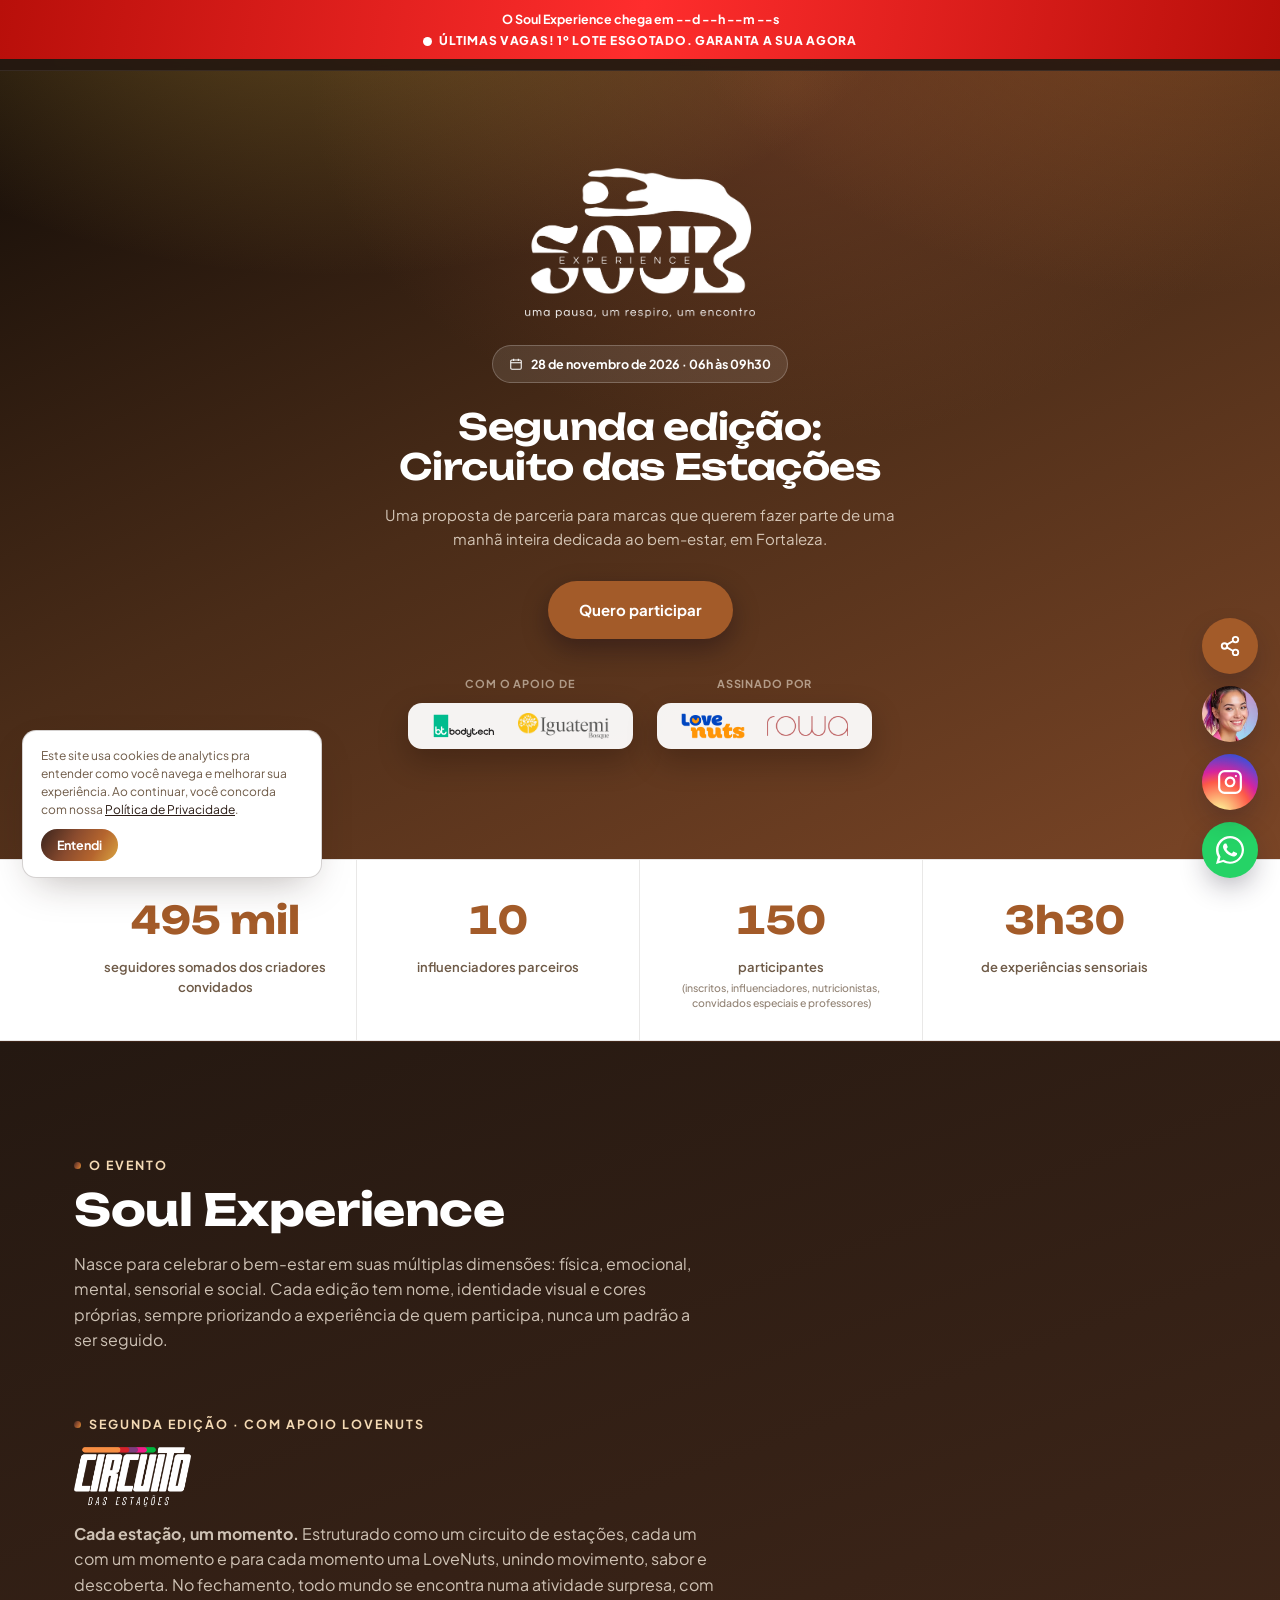
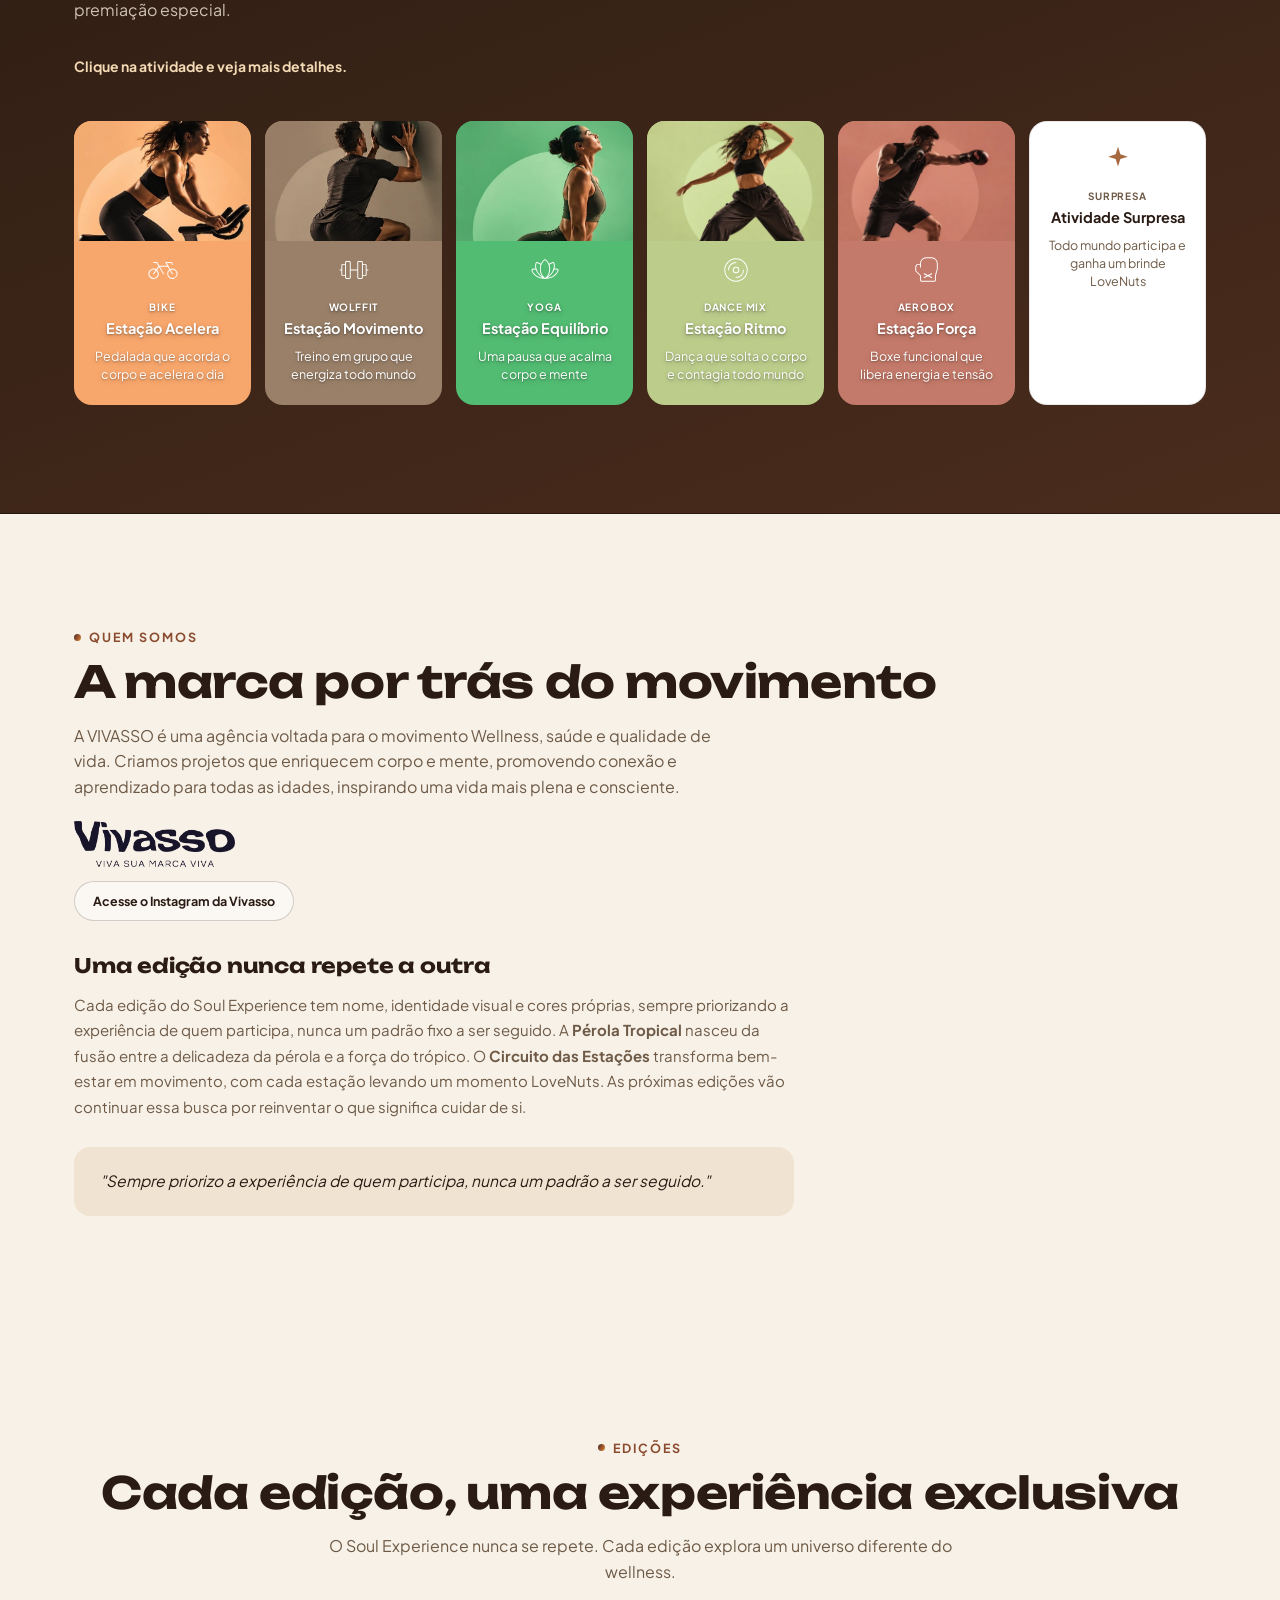
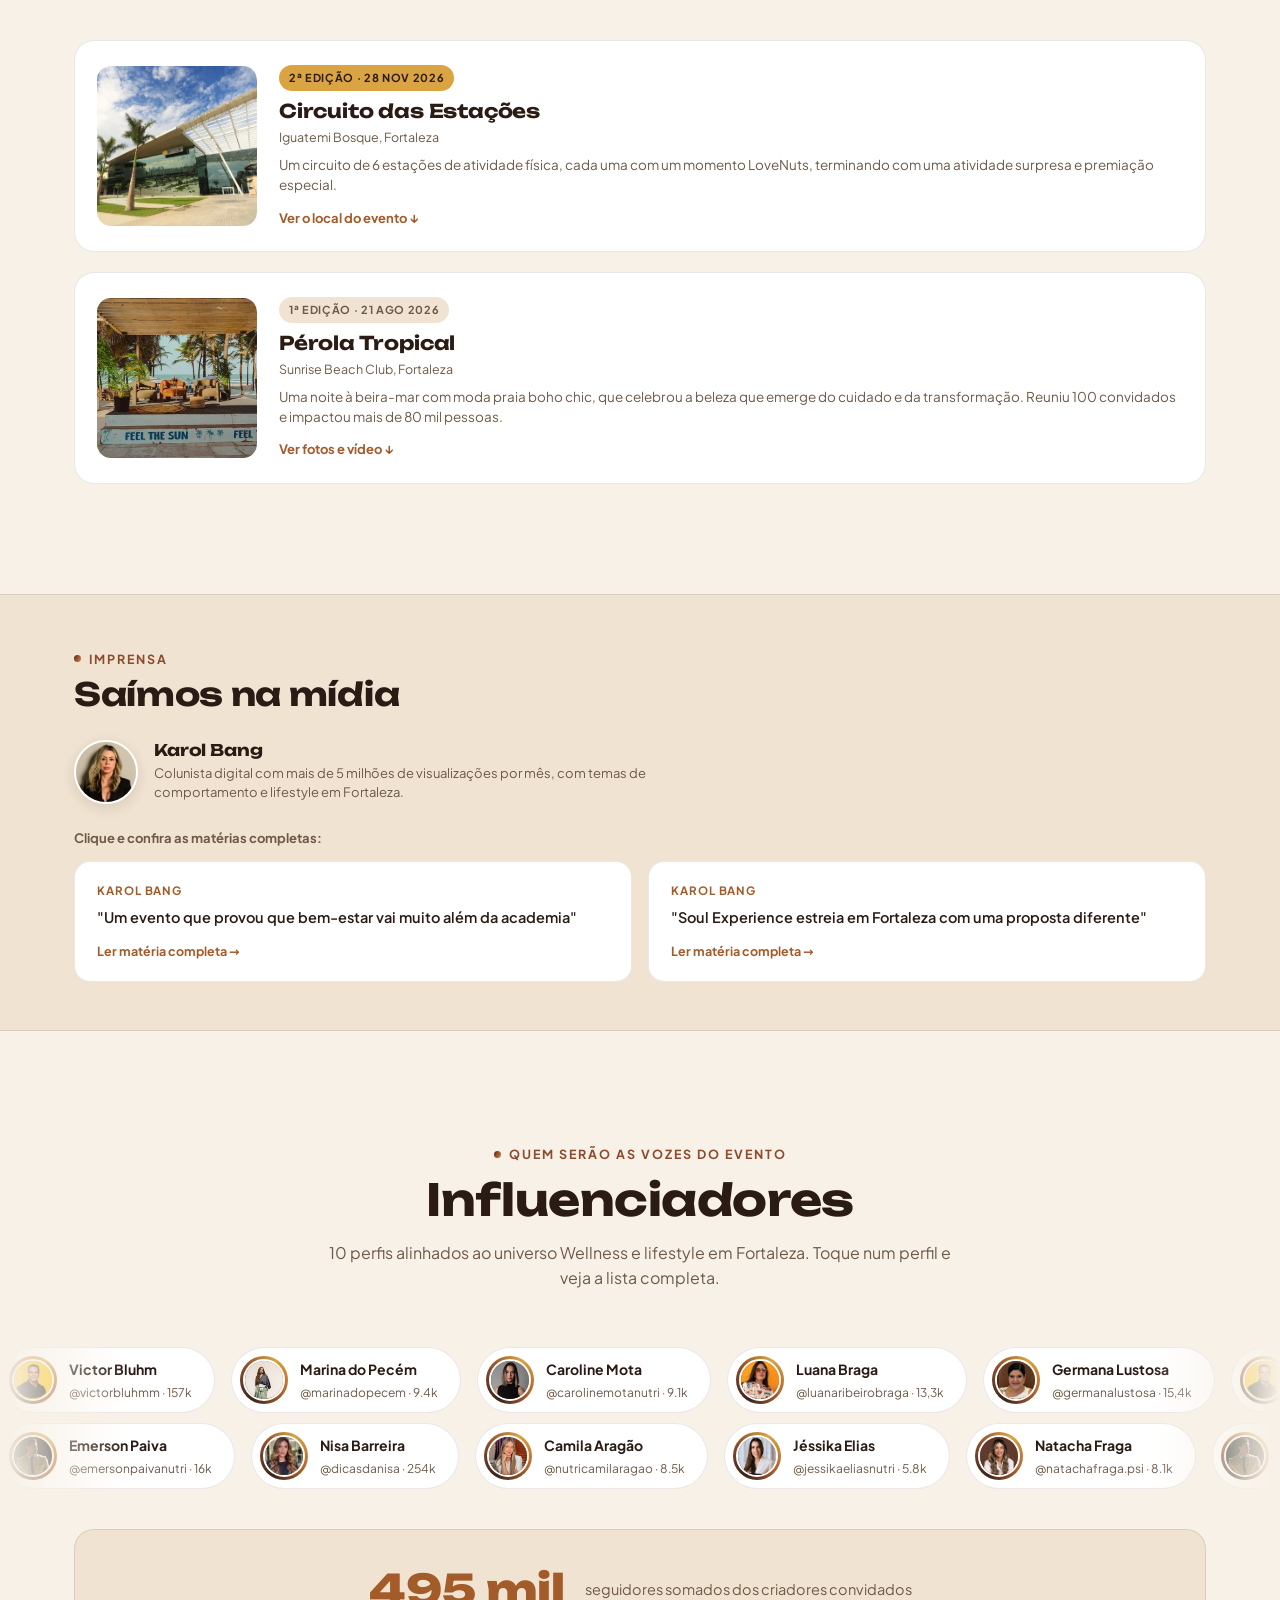
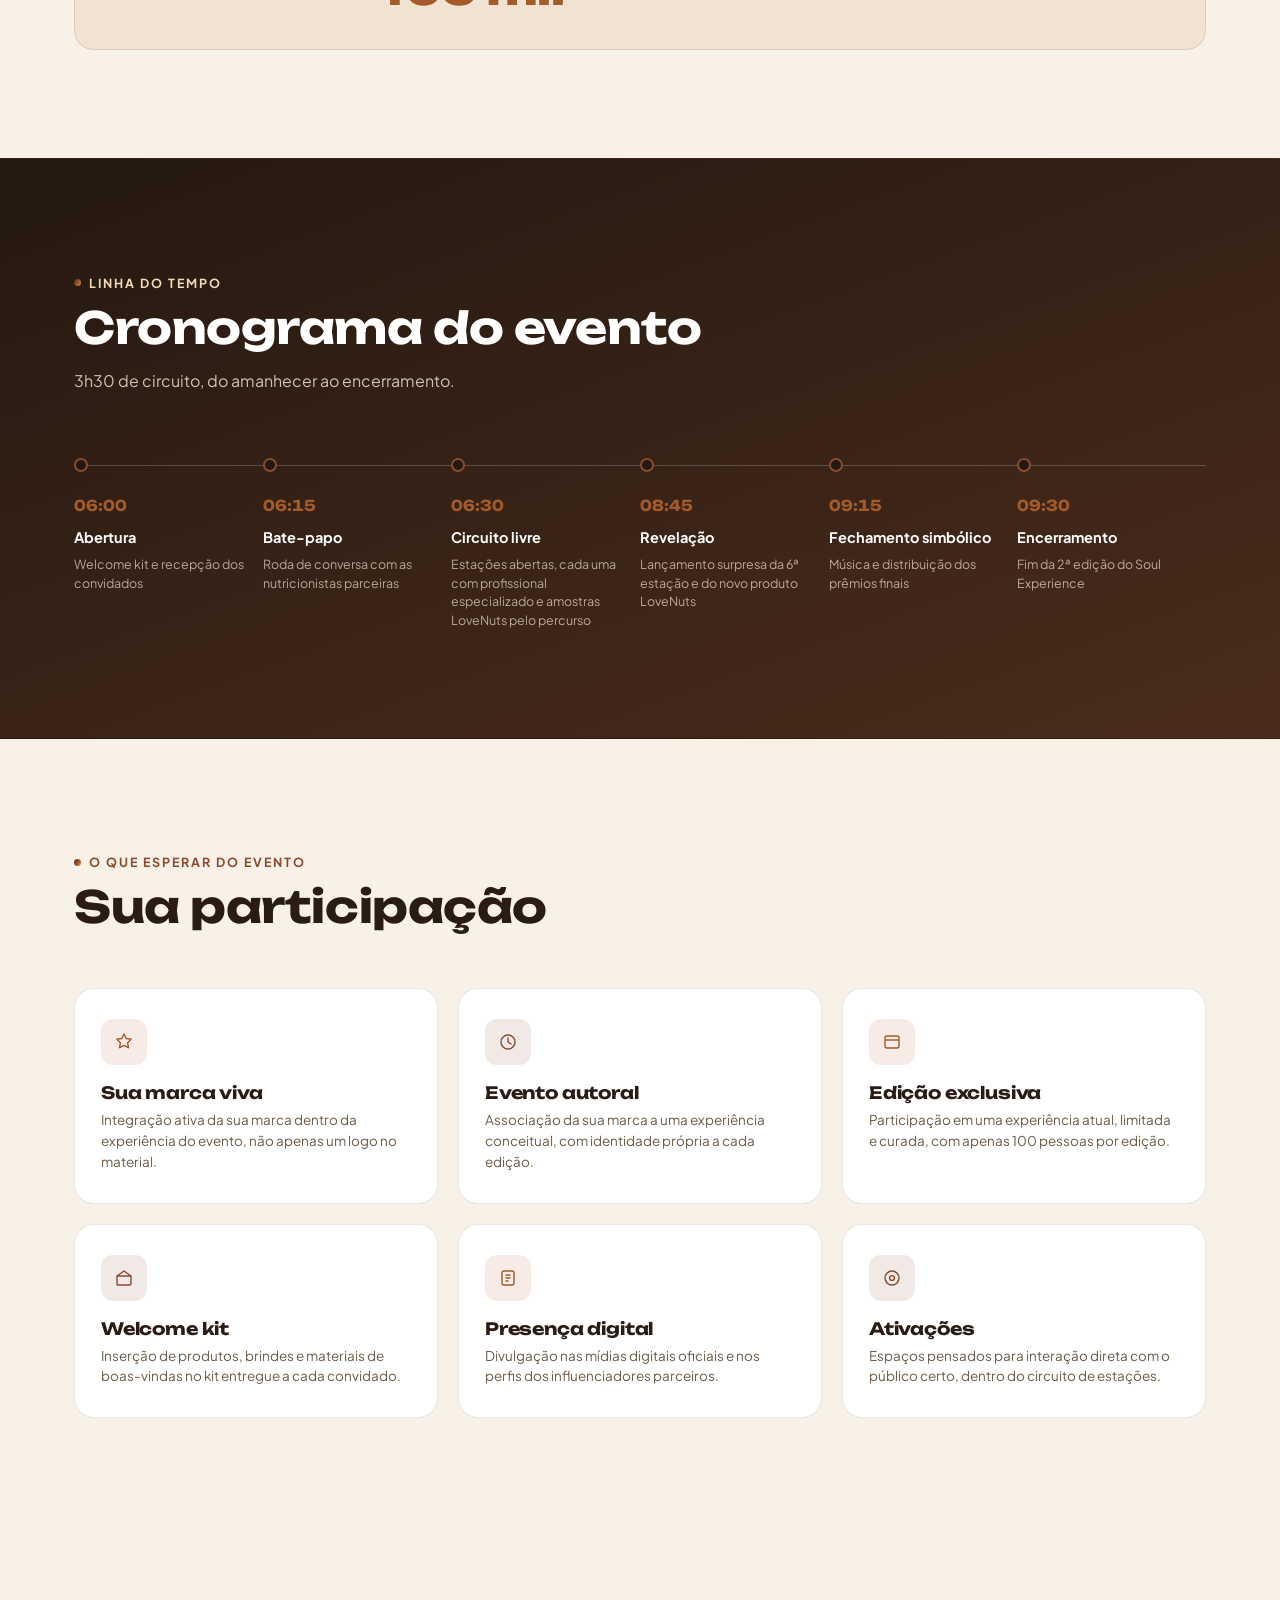
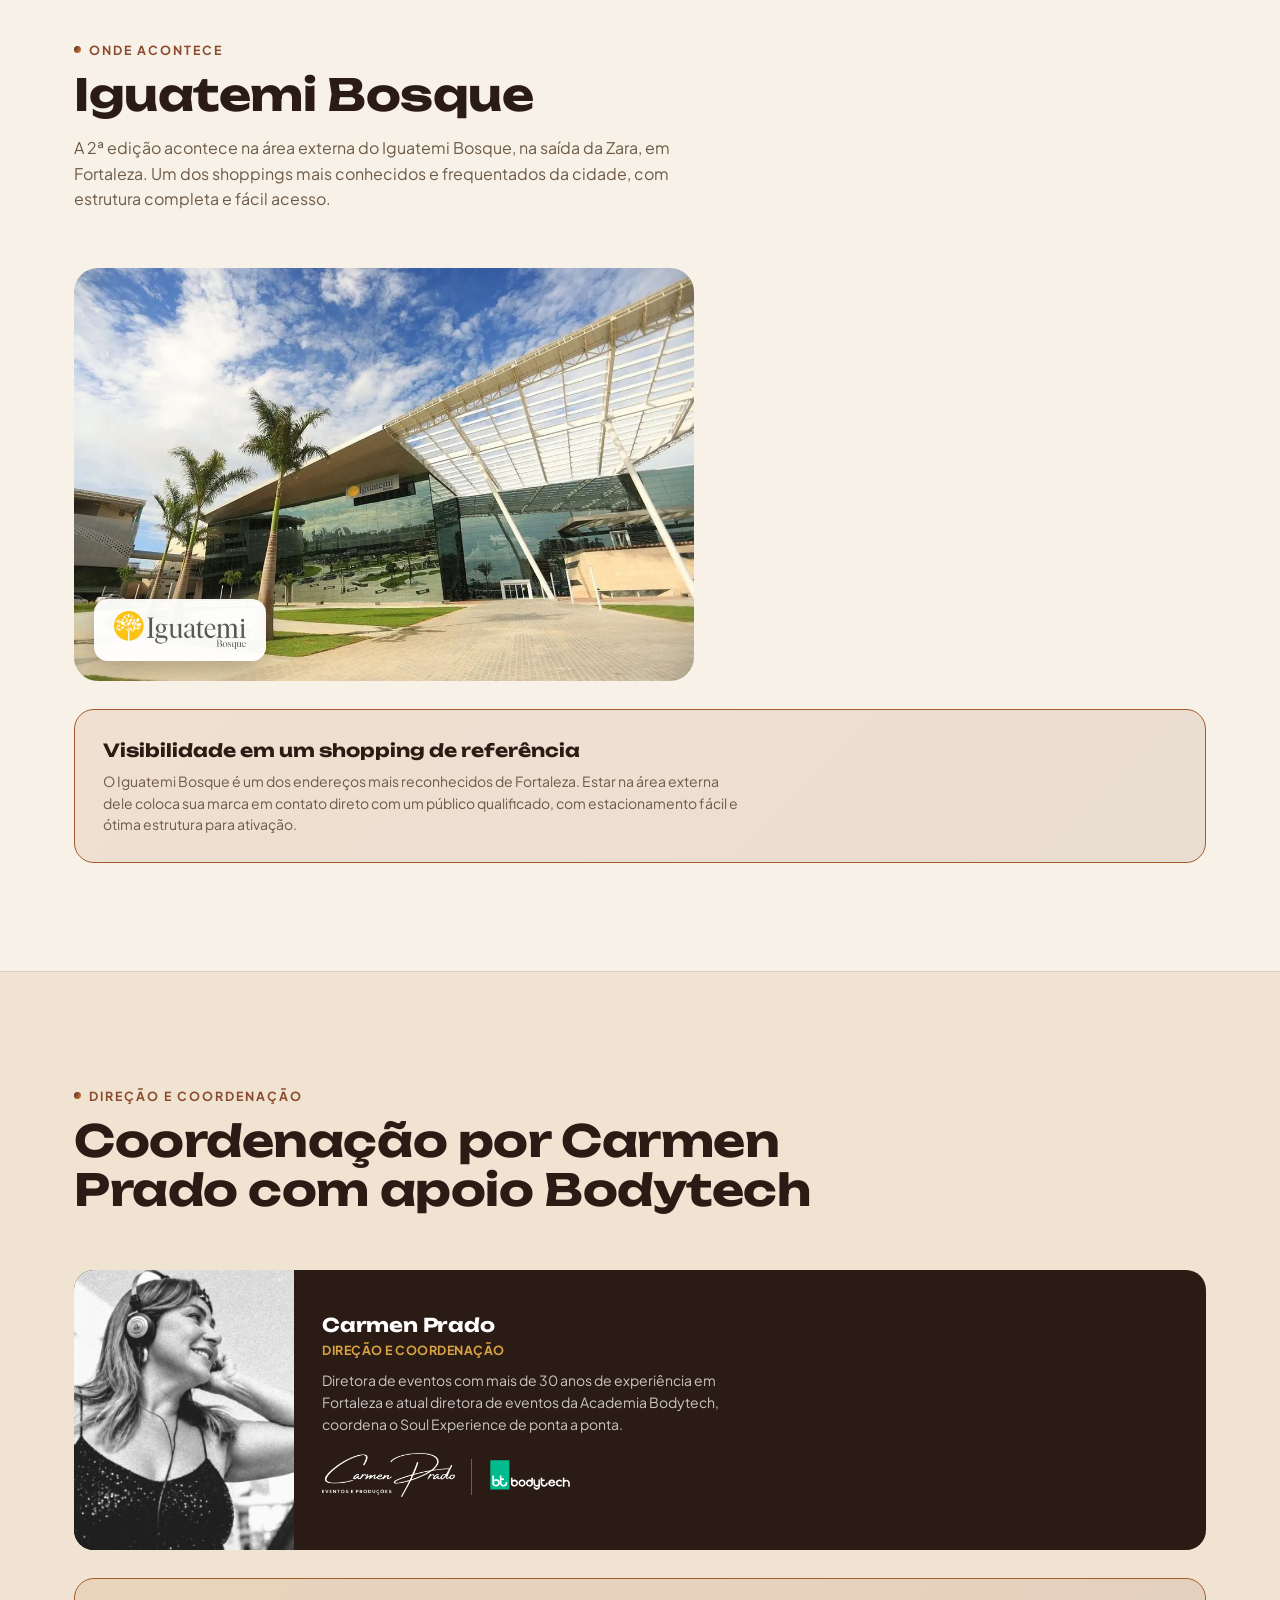
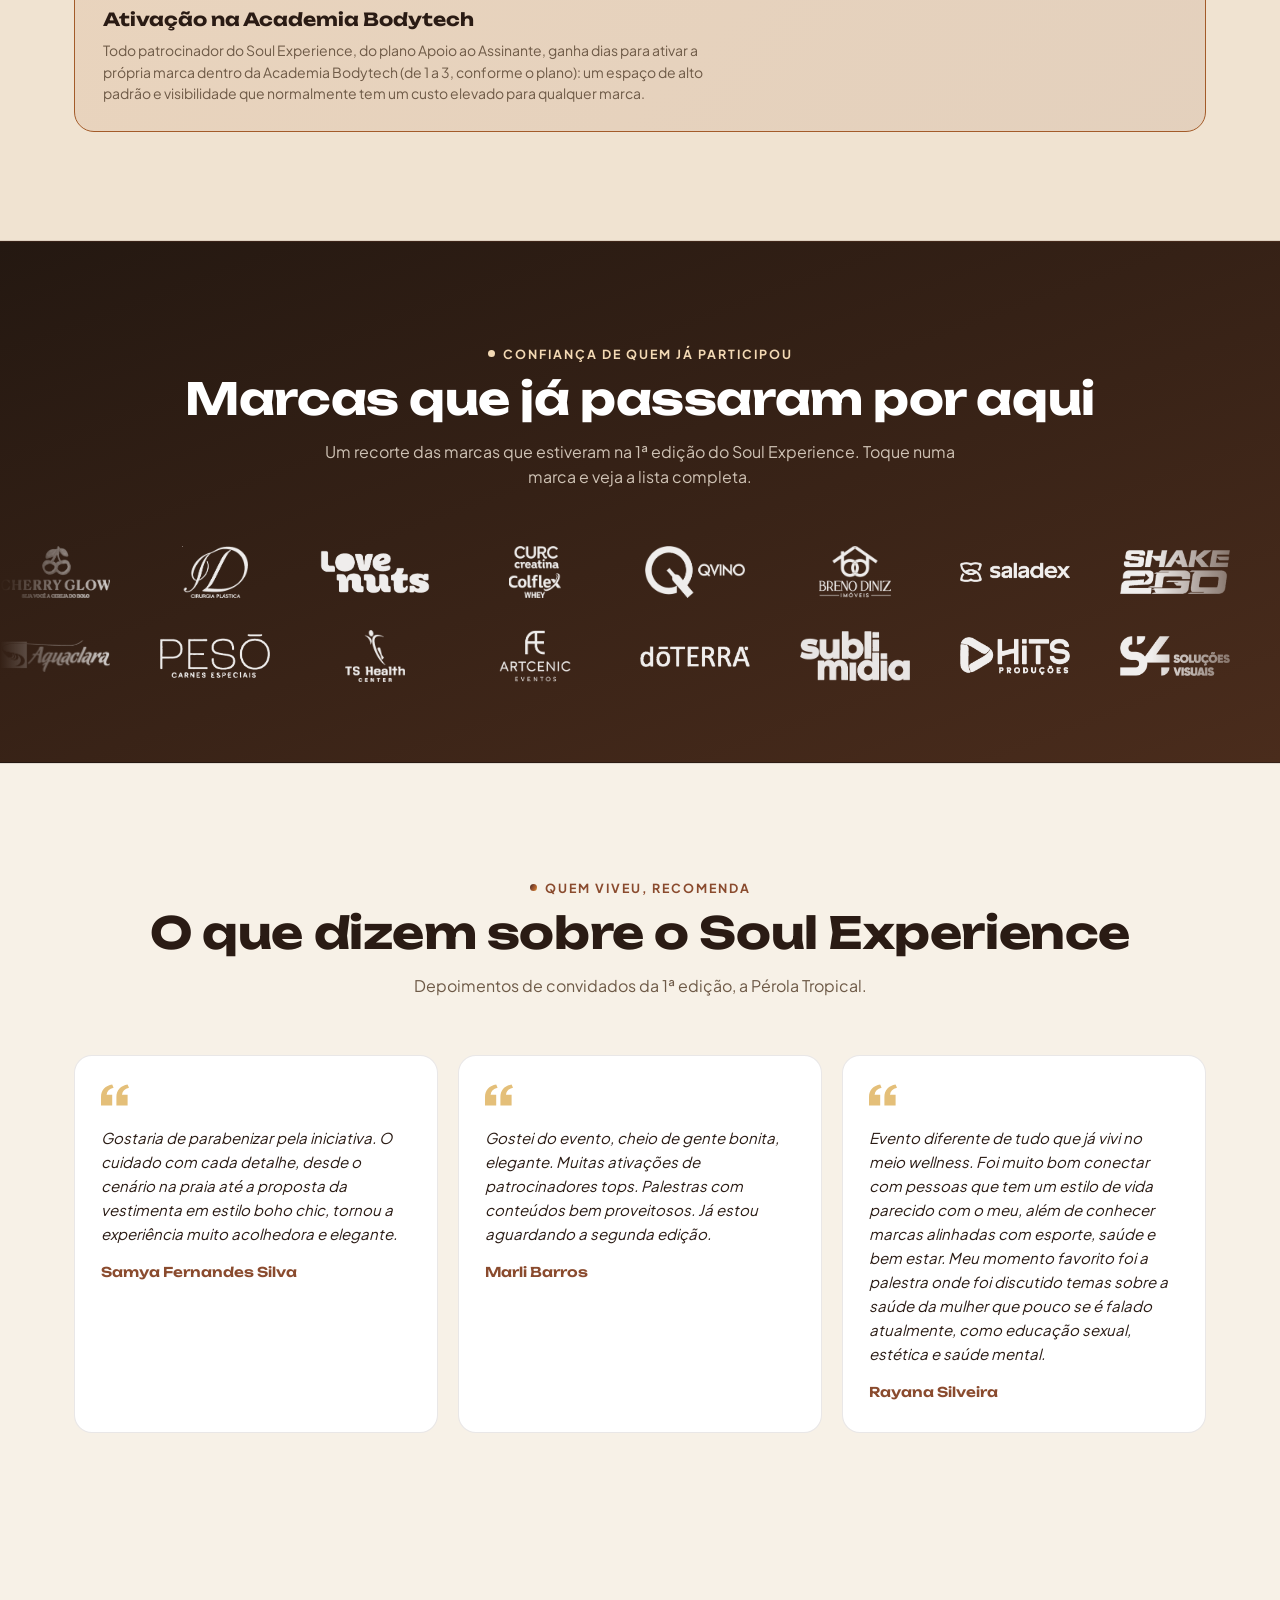
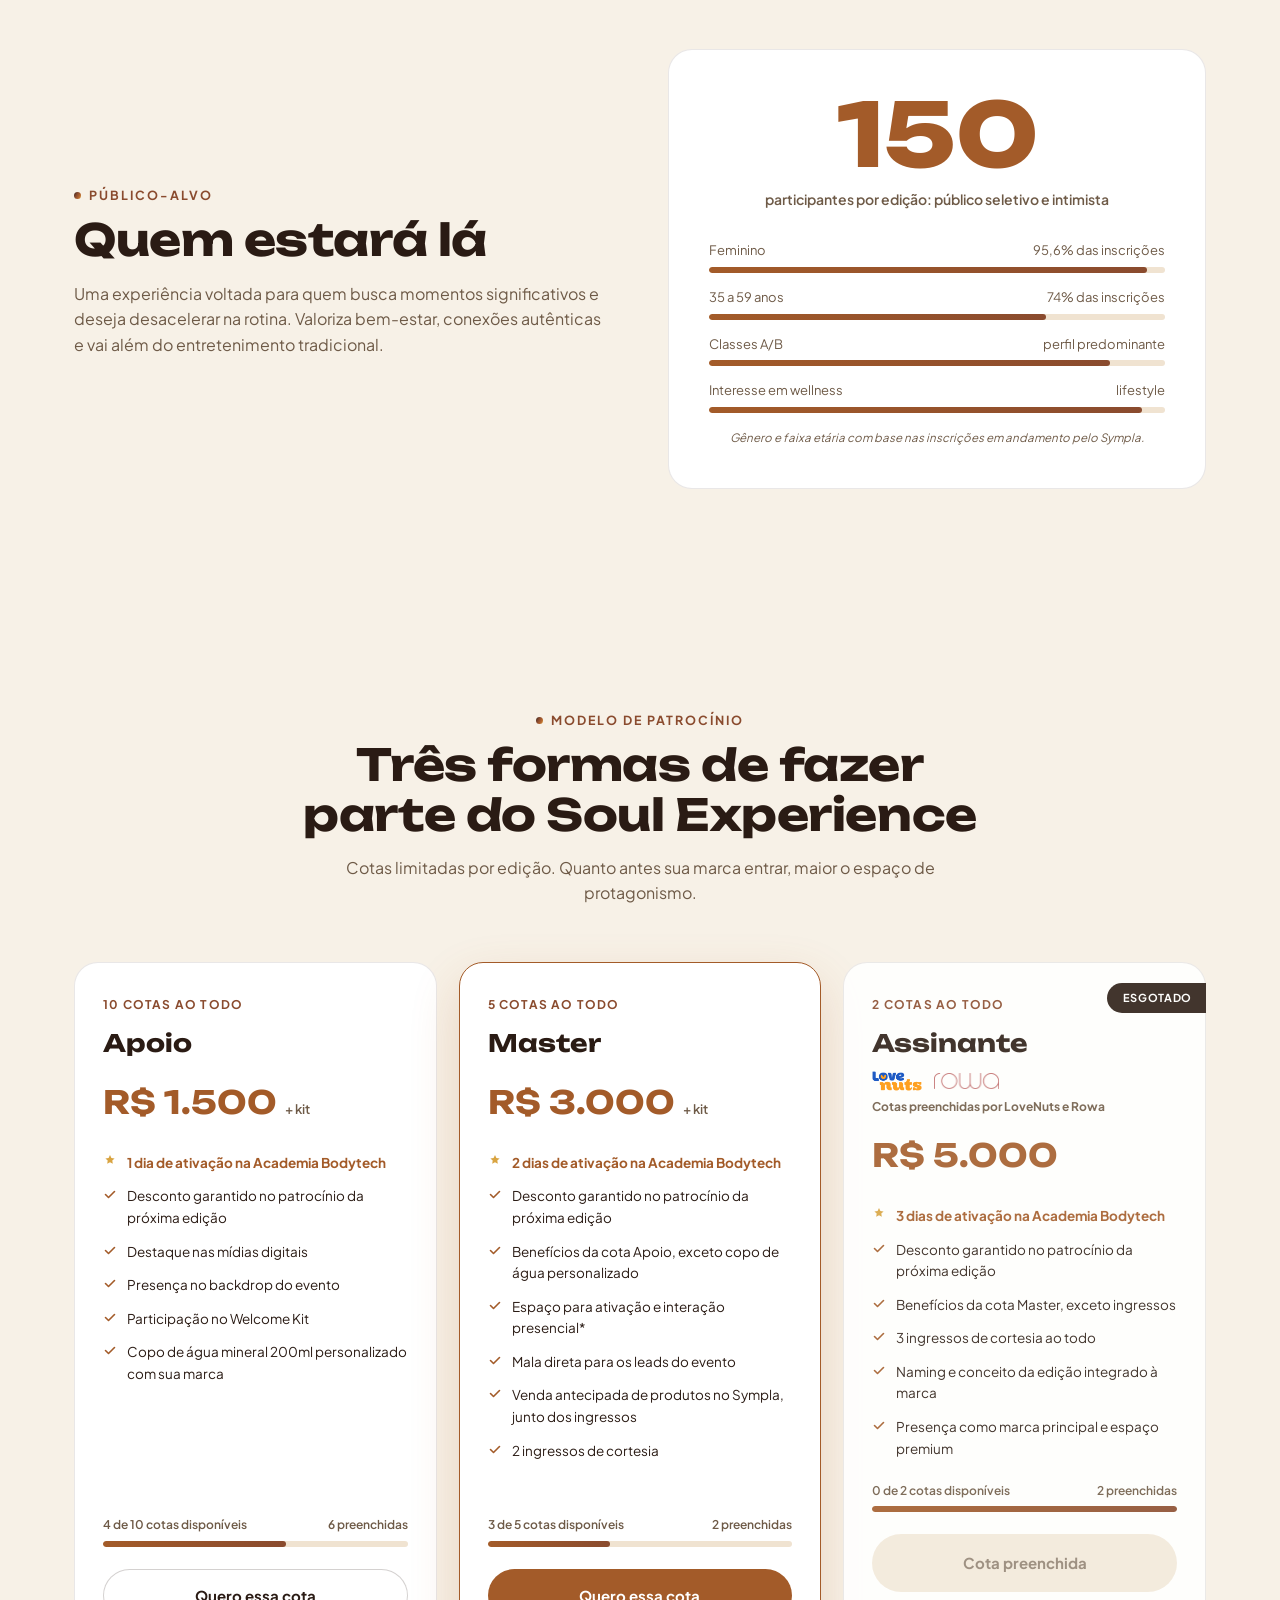
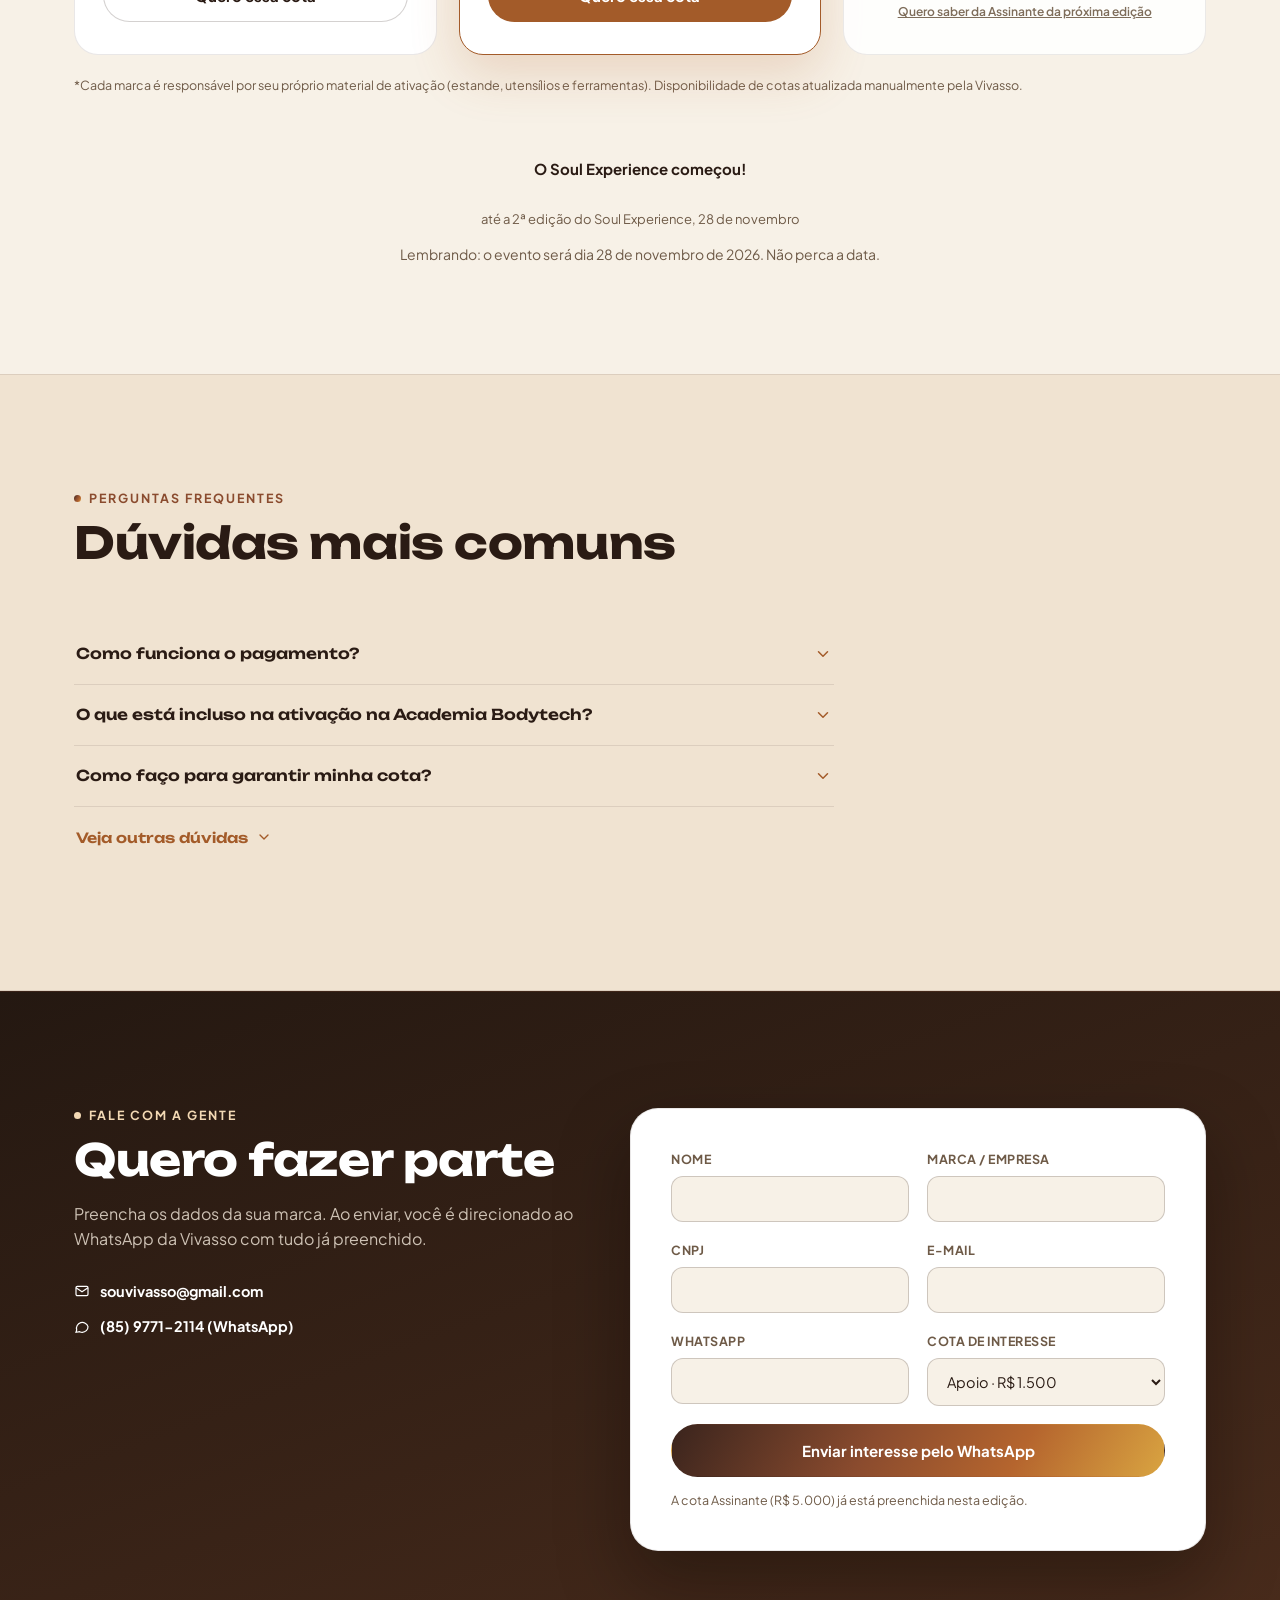
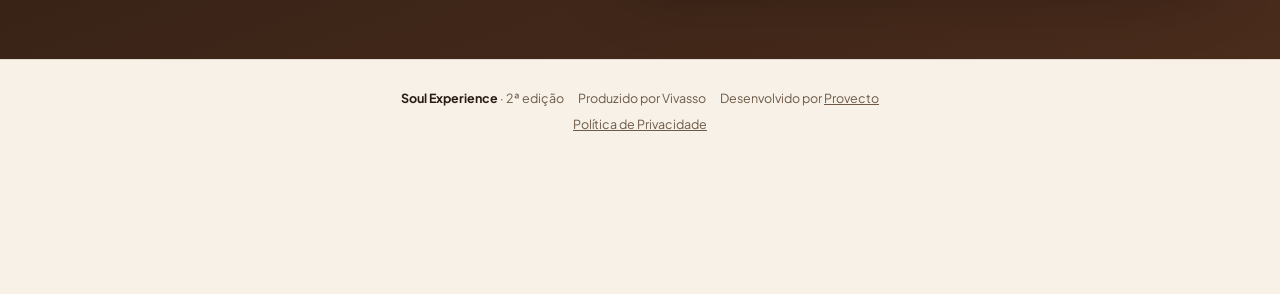
==== commit f72a9df0: "Visual de urgencia: ULTIMAS VAGAS em vermelho com pulso (topo, hero, ingressos) Co-Authored-By: Clau" ====
--- a/patrocinio/index.html
+++ b/patrocinio/index.html
@@ -200,6 +200,21 @@
   }
   .countdown-bar a{color:#fff;text-decoration:underline;white-space:nowrap;}
   .countdown-bar-time{font-variant-numeric:tabular-nums;white-space:nowrap;}
+  /* URGENCIA: ultimas vagas */
+  @keyframes urgPulse{0%{box-shadow:0 0 0 0 rgba(255,45,45,.65);}70%{box-shadow:0 0 0 14px rgba(255,45,45,0);}100%{box-shadow:0 0 0 0 rgba(255,45,45,0);}}
+  @keyframes urgBlink{0%,100%{opacity:1;}50%{opacity:.45;}}
+  .countdown-bar{background:linear-gradient(100deg,#B80F0A,#FF2D2D 50%,#B80F0A) !important;}
+  .countdown-bar-urgency{opacity:1 !important;font-weight:800 !important;letter-spacing:.06em;text-transform:uppercase;font-size:12px !important;}
+  .countdown-bar-urgency .urg-dot,.urg-pill .urg-dot,.urg-quota .urg-dot{display:inline-block;width:9px;height:9px;border-radius:50%;background:#fff;margin-right:7px;vertical-align:middle;animation:urgBlink 0.9s ease-in-out infinite;}
+  .urg-pill{display:inline-block;margin:0 0 18px;padding:11px 22px;border-radius:99px;background:linear-gradient(100deg,#D7191C,#FF3B30);color:#fff;font-weight:900;font-size:15px;letter-spacing:.1em;text-transform:uppercase;line-height:1.4;animation:urgPulse 1.5s infinite;}
+  .price-card .quota.urg-quota{display:inline-block;background:#E5231B;color:#fff;font-weight:900;font-size:13px;letter-spacing:.12em;padding:7px 14px;border-radius:99px;animation:urgPulse 1.5s infinite;}
+  .urg-banner{margin:0 auto 22px;max-width:560px;text-align:center;border:2.5px solid #E5231B;border-radius:16px;padding:14px 18px;background:rgba(229,35,27,.18);}
+  .urg-banner b{display:block;font-family:'Unbounded',sans-serif;font-weight:900;font-size:clamp(24px,6.5vw,38px);color:#FF4B3E;text-transform:uppercase;line-height:1.05;animation:urgBlink 1.1s ease-in-out infinite;}
+  .urg-banner span{display:block;margin-top:6px;font-size:14px;font-weight:700;color:#fff;}
+  .vacancy.urg .vacancy-top{color:#E5231B;font-weight:800;text-transform:uppercase;letter-spacing:.04em;}
+  .vacancy.urg .vacancy-fill{background:linear-gradient(90deg,#FF8A00,#E5231B);animation:urgBlink 1.1s ease-in-out infinite;}
+  @media (prefers-reduced-motion:reduce){.urg-pill,.price-card .quota.urg-quota,.urg-banner b,.vacancy.urg .vacancy-fill,.urg-dot{animation:none !important;}}
+
   .countdown-bar-urgency{flex-basis:100%;font-size:11px;font-weight:600;opacity:.92;white-space:nowrap;overflow:hidden;text-overflow:ellipsis;max-width:100%;}
   @media (max-width:640px){.countdown-bar{font-size:11px;gap:6px;row-gap:0px;}.countdown-bar-cta{display:none;}.countdown-bar-urgency{font-size:9.5px;}}
 
@@ -1388,7 +1403,7 @@
 <div class="sticky-head">
   <div class="countdown-bar" id="countdownBar">
     <span>O Soul Experience chega em <span class="countdown-bar-time" id="countdownBarTime">--d --h --m --s</span></span>
-    <span class="countdown-bar-urgency">1º lote esgotado! 2º lote aberto com as últimas 14 vagas. Garanta o seu!</span>
+    <span class="countdown-bar-urgency"><i class="urg-dot"></i>ÚLTIMAS VAGAS! 1º lote esgotado. Garanta a sua agora</span>
   </div>
 <header class="nav" id="siteNav">
   <div class="wrap nav-inner">
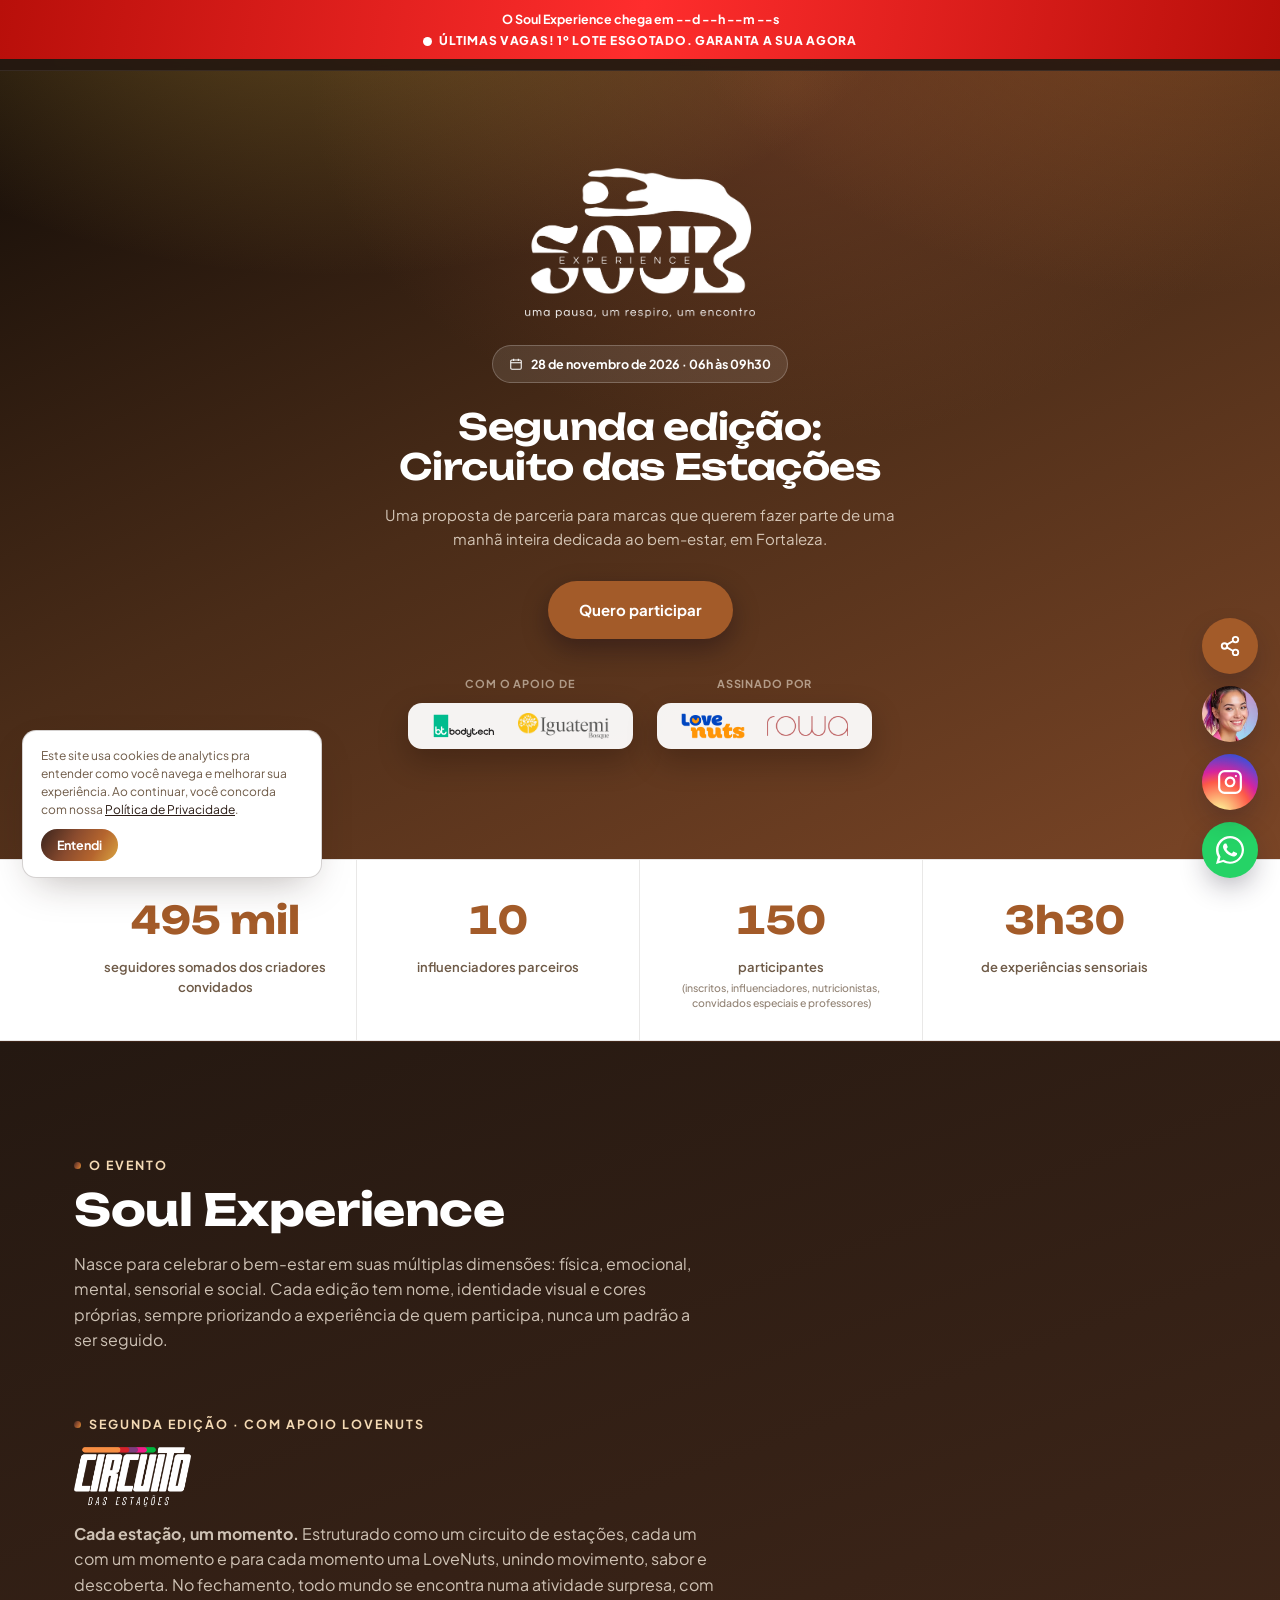
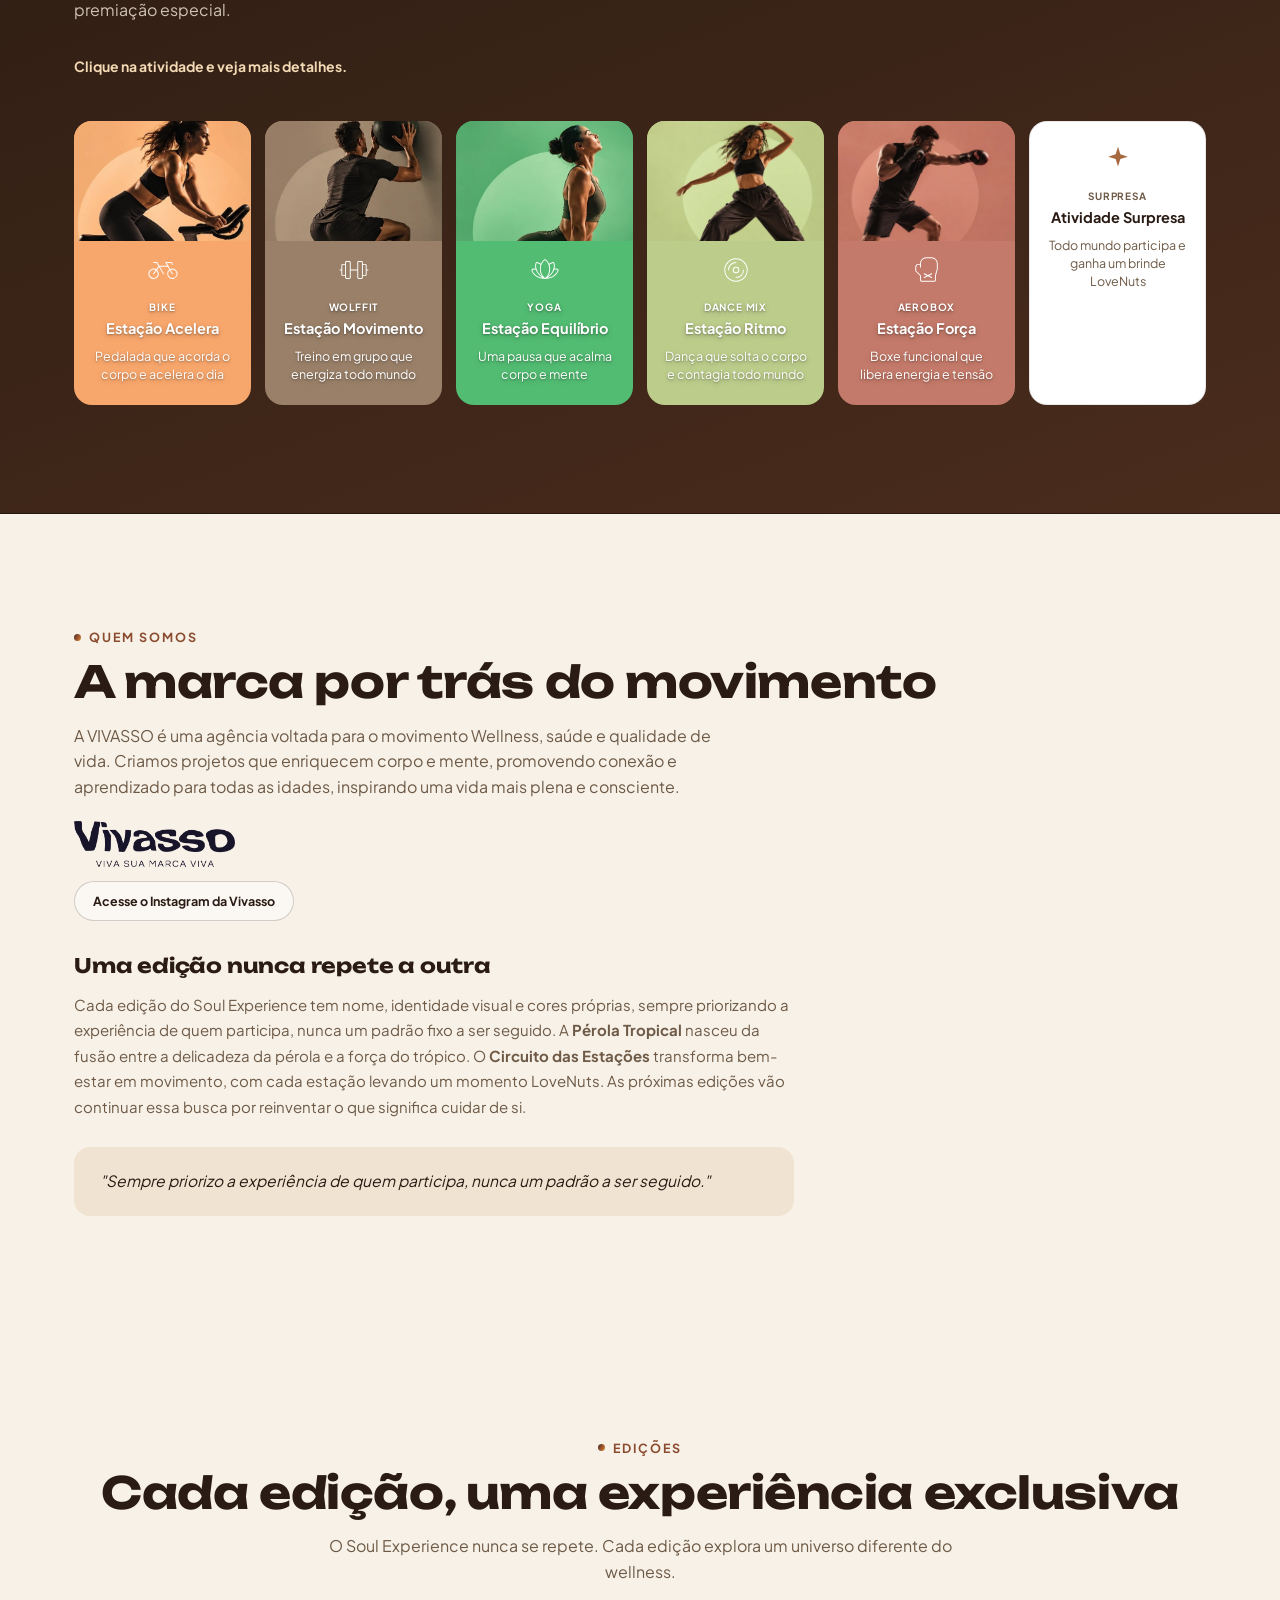
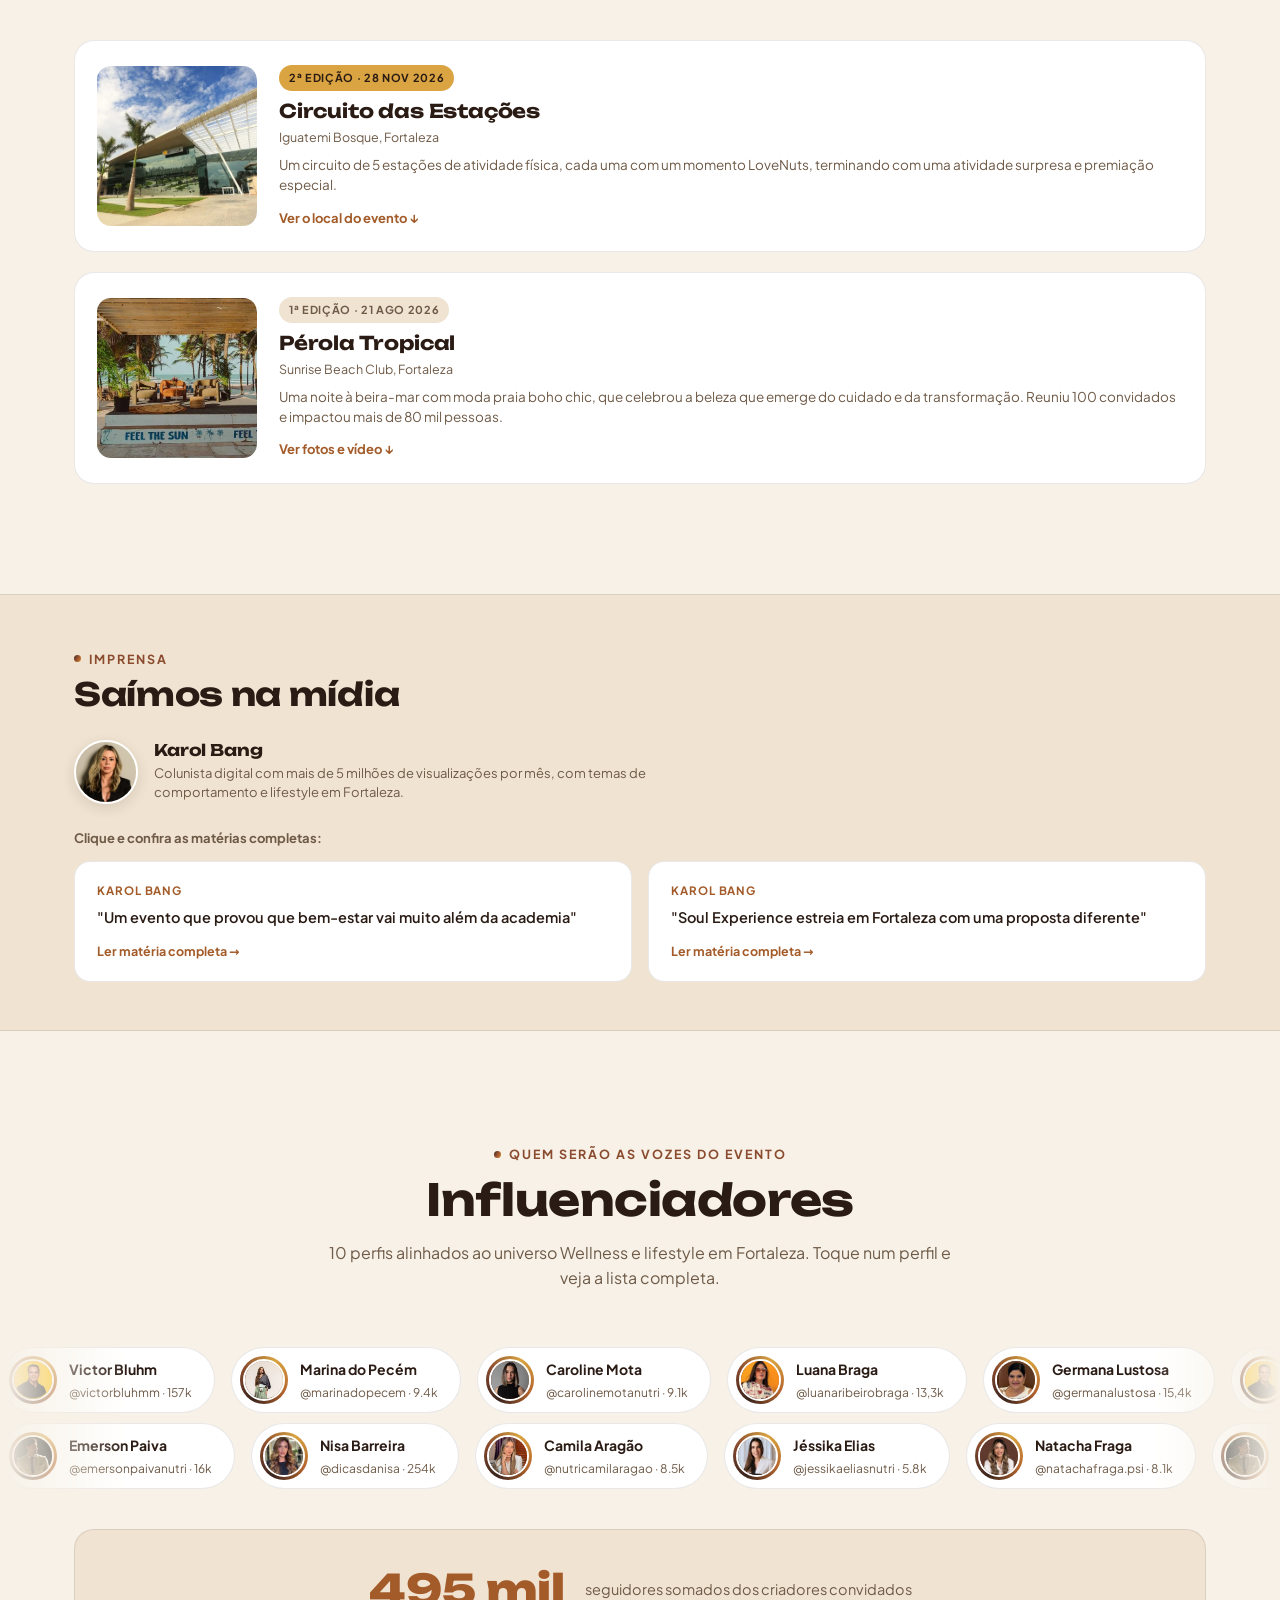
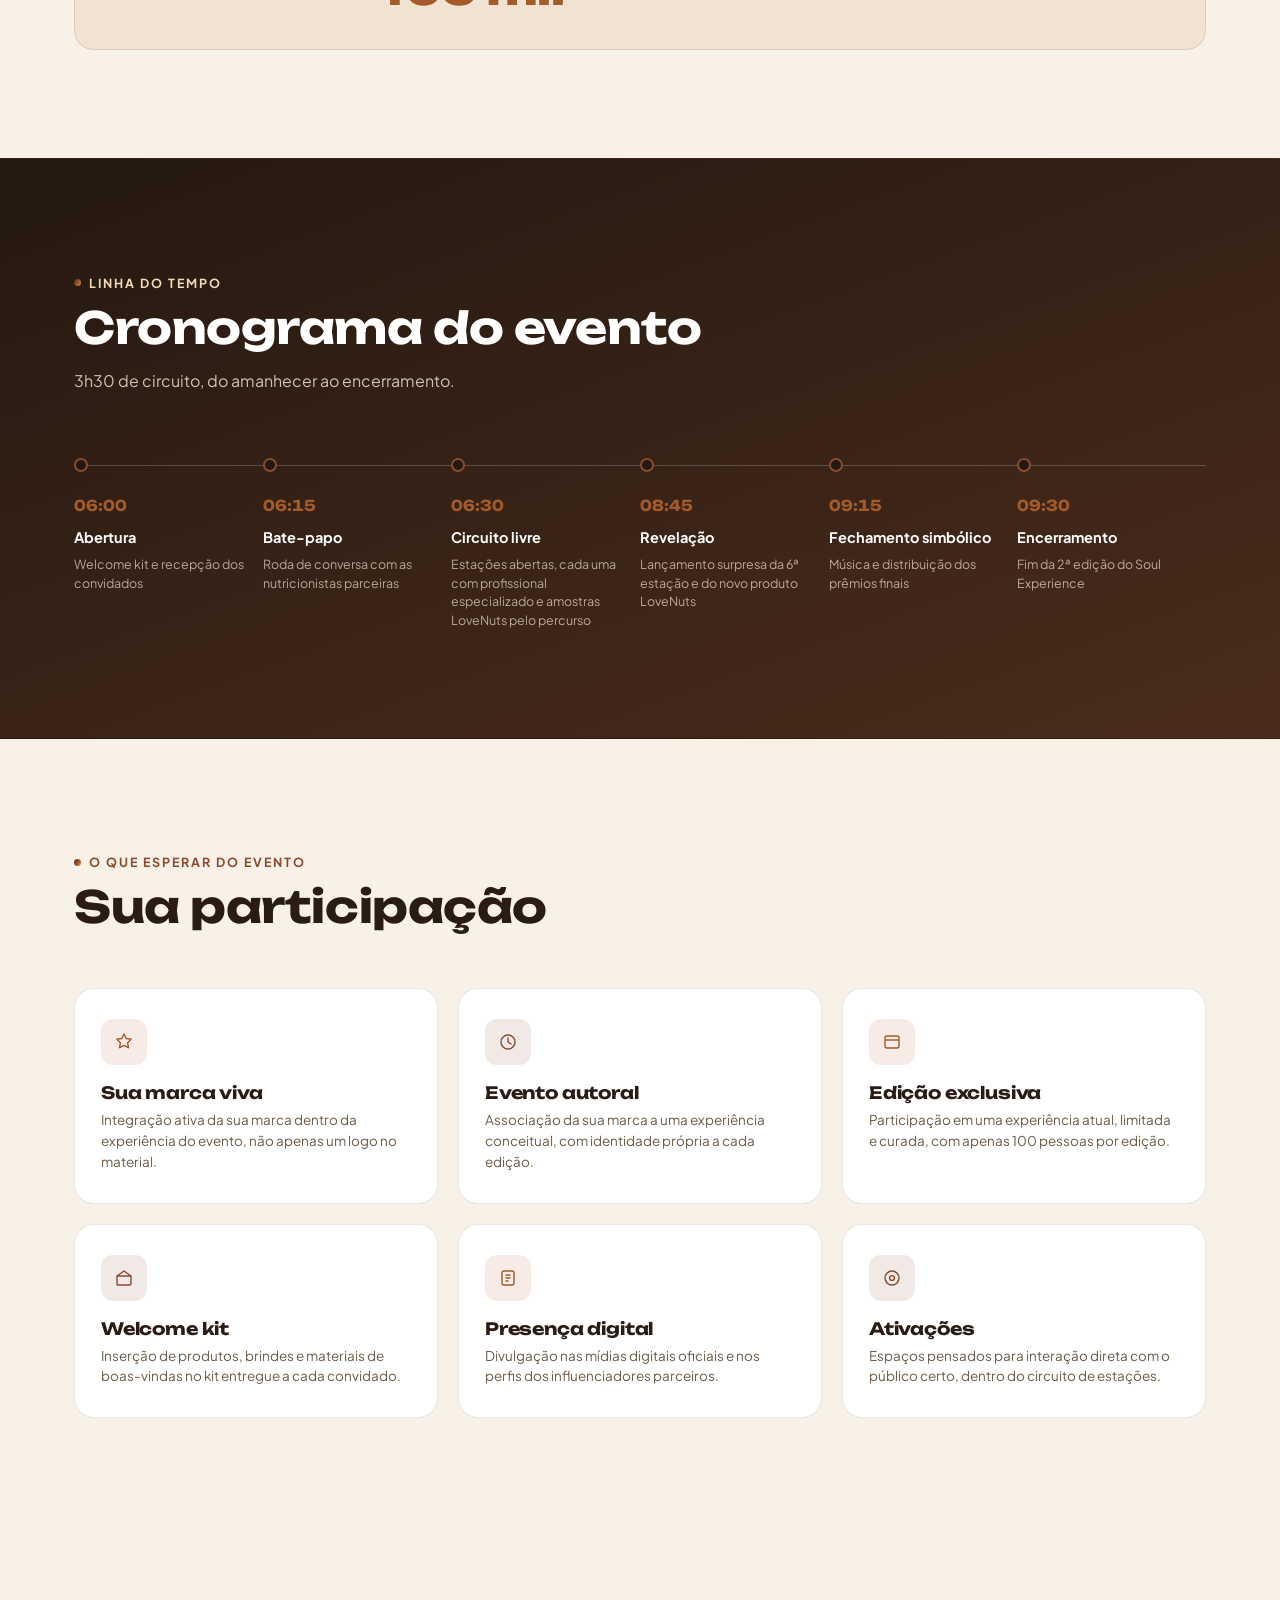
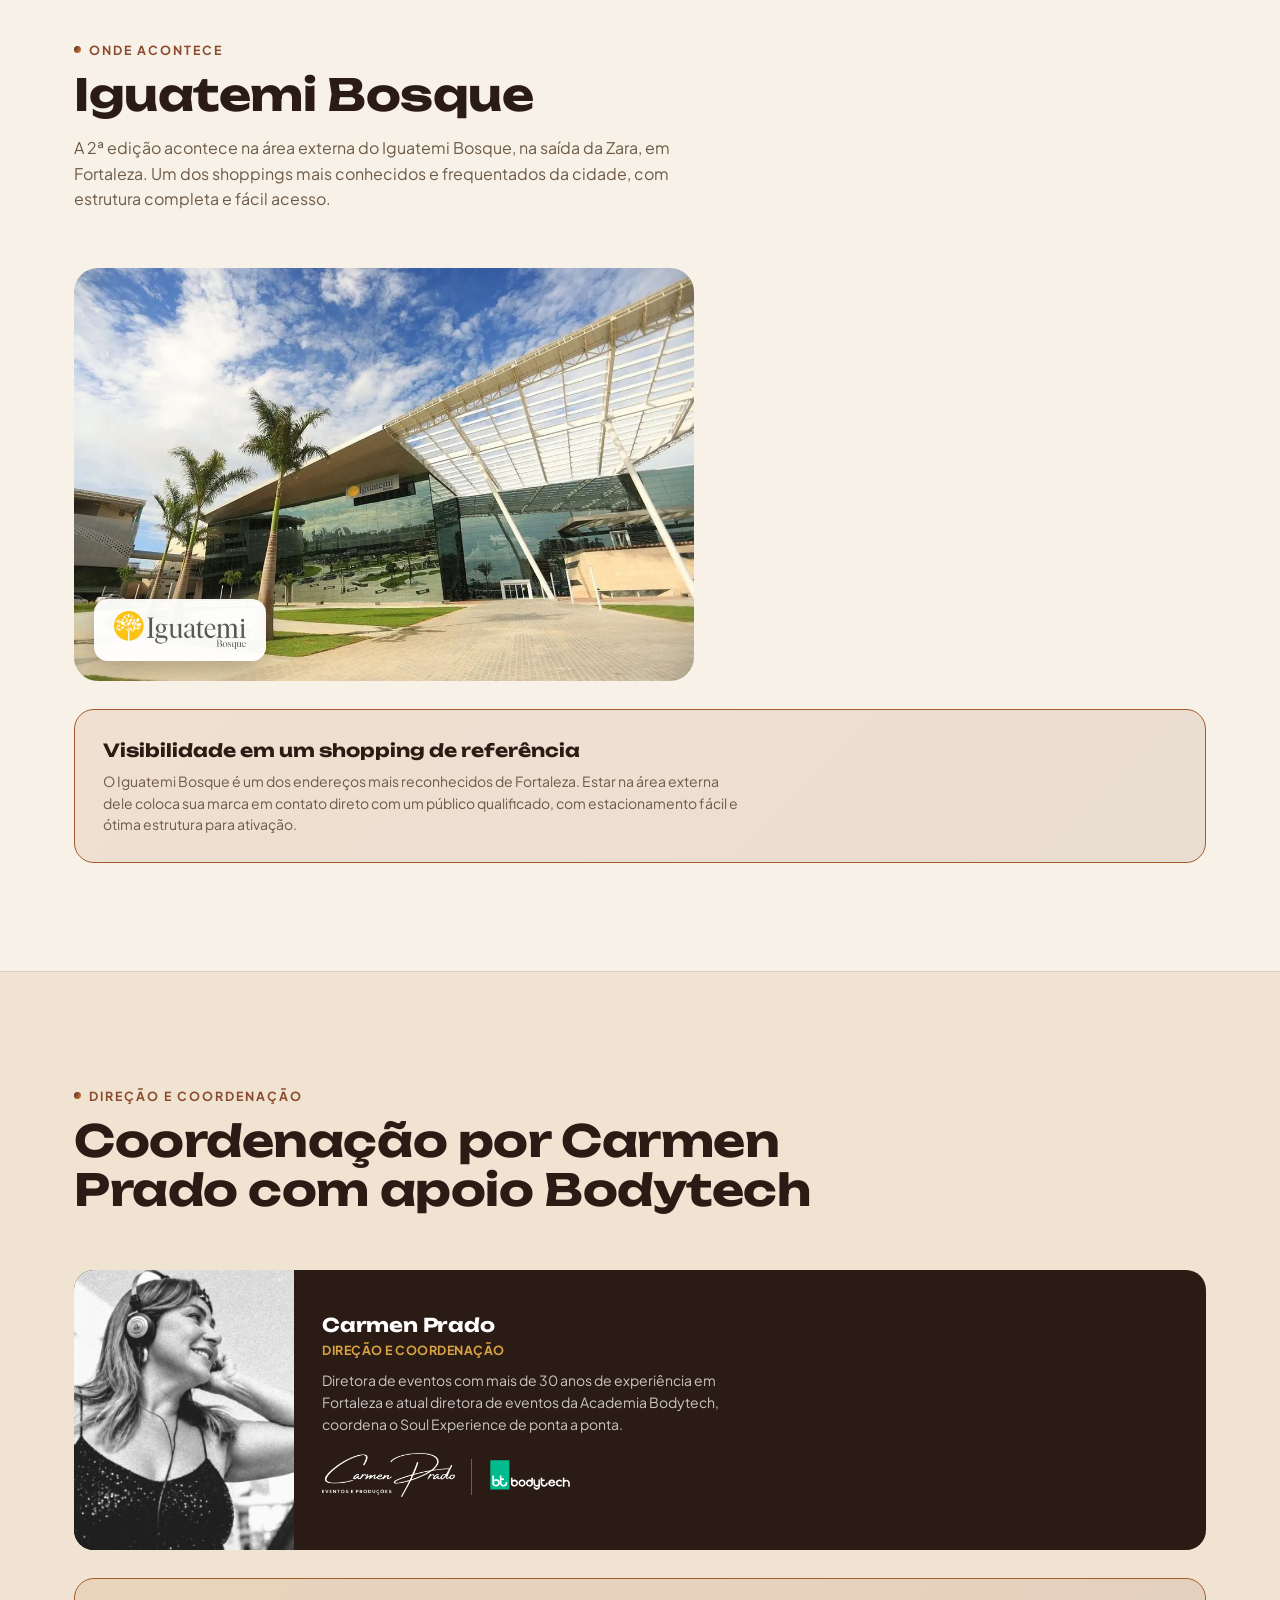
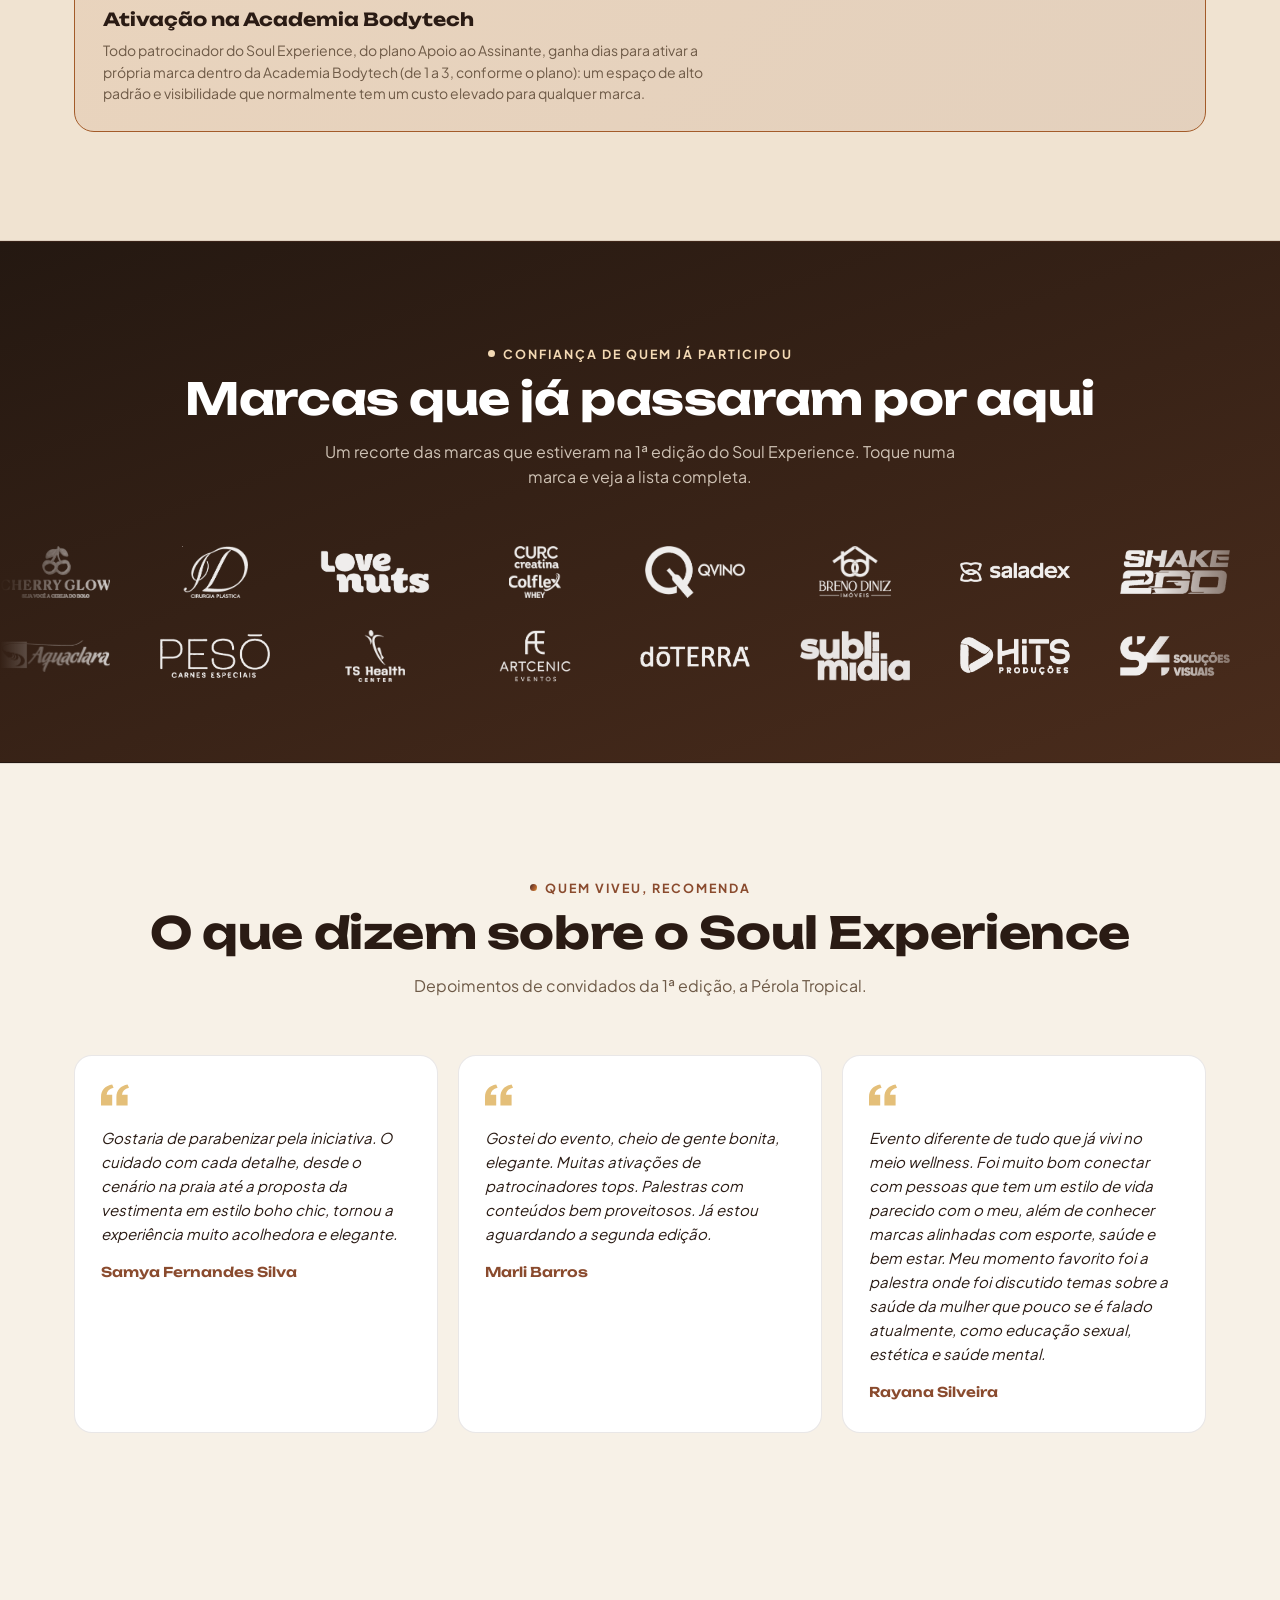
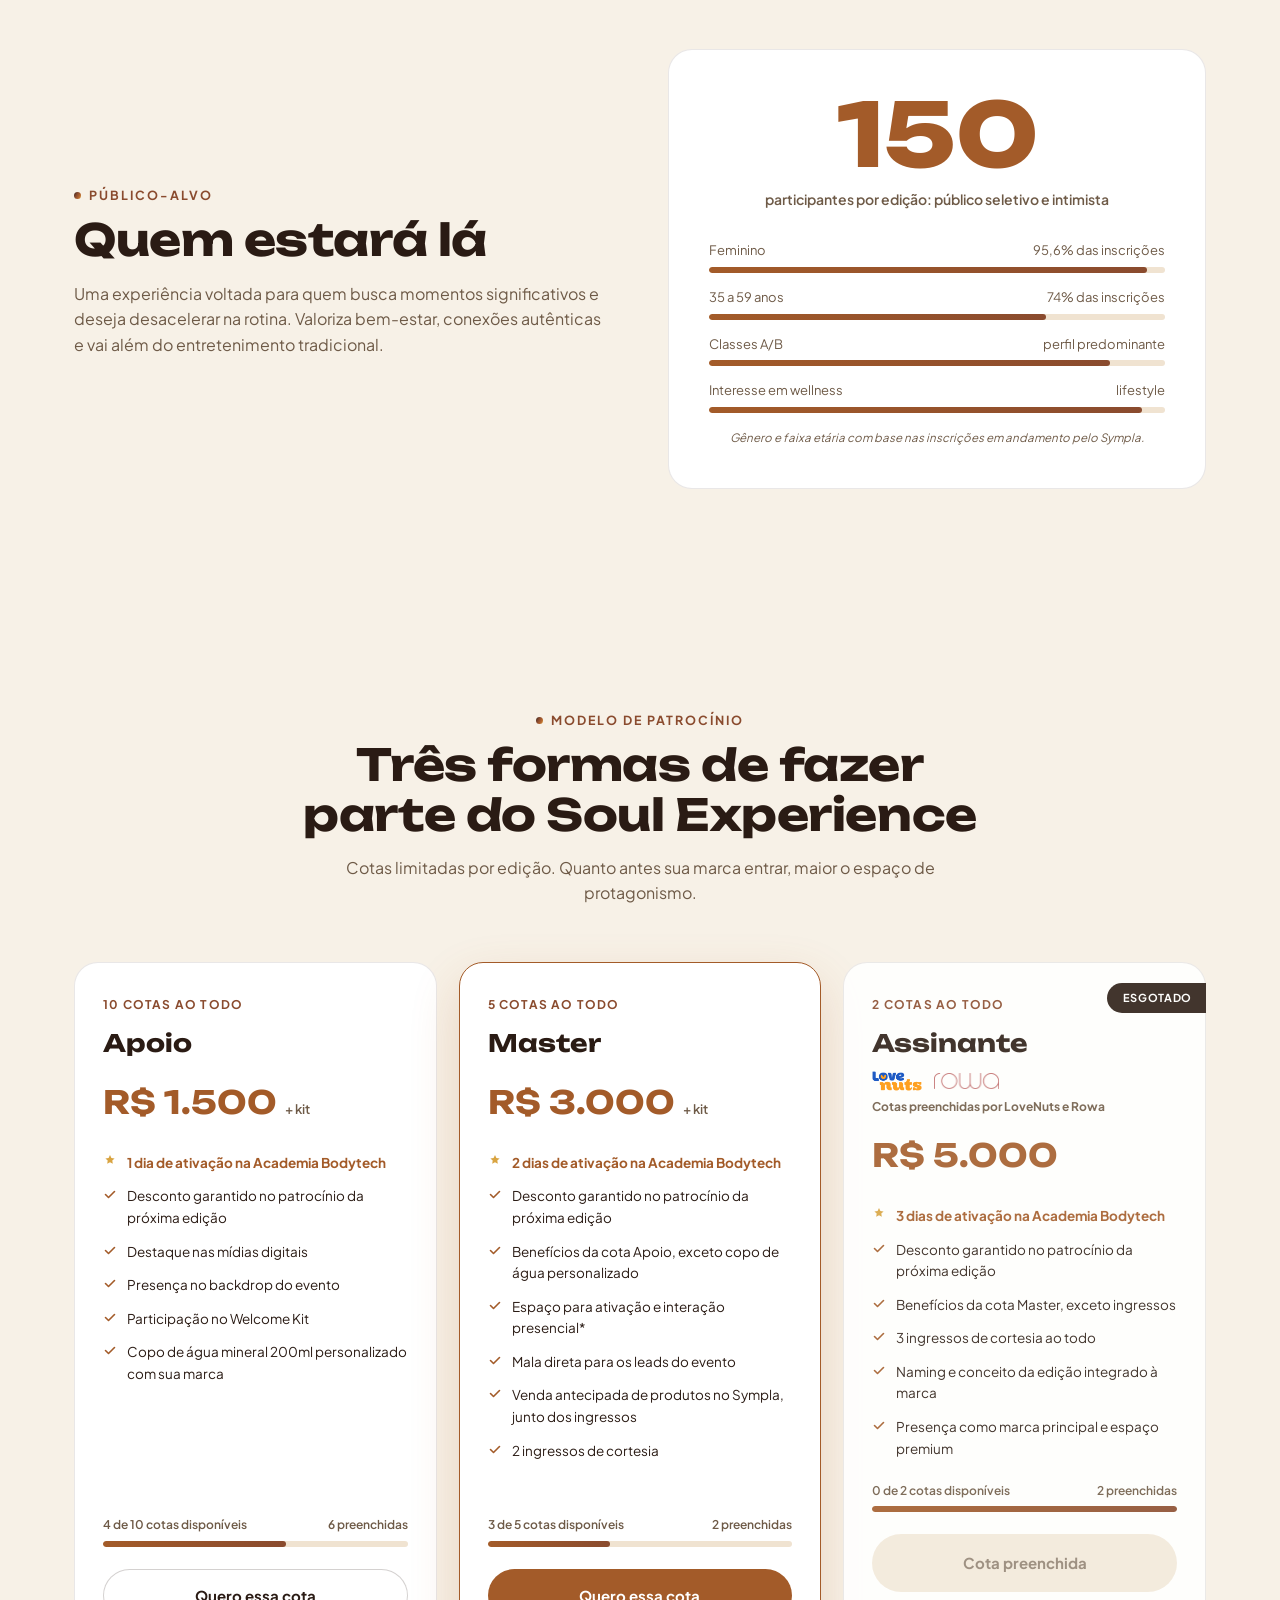
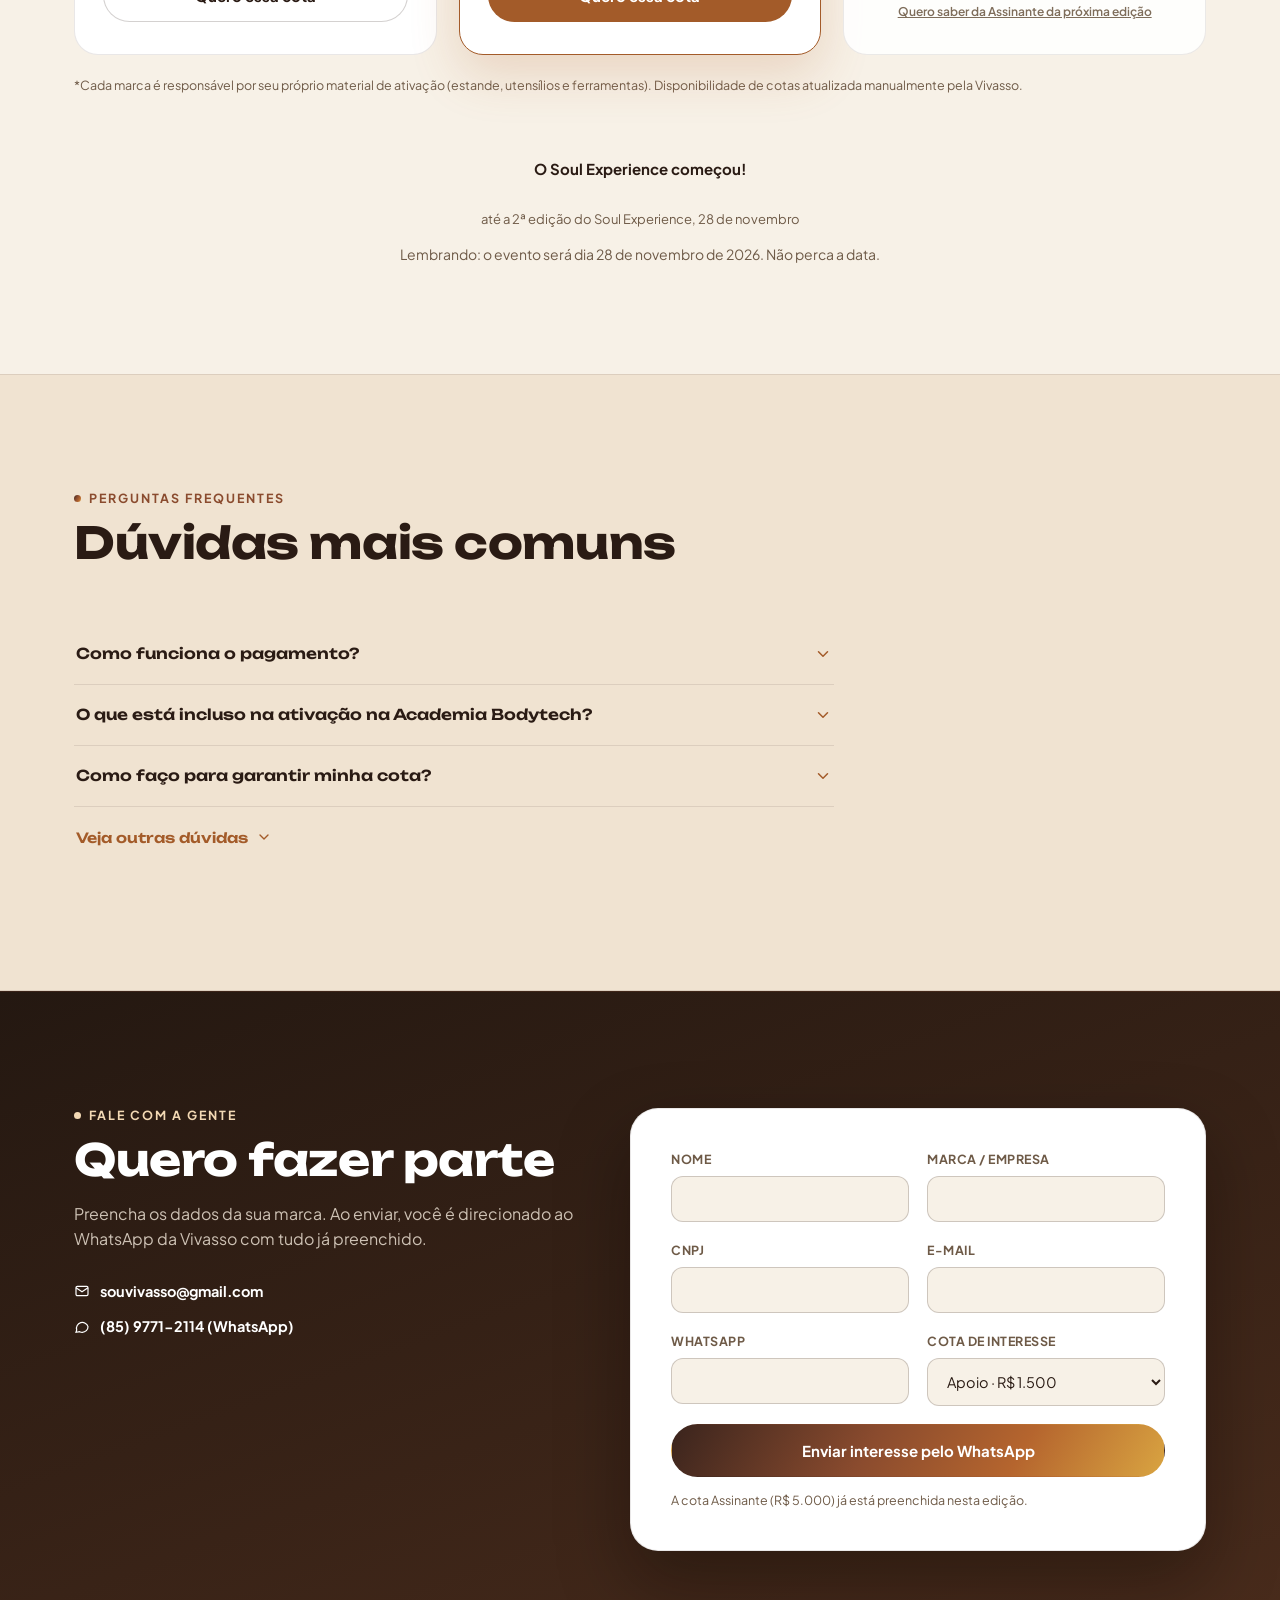
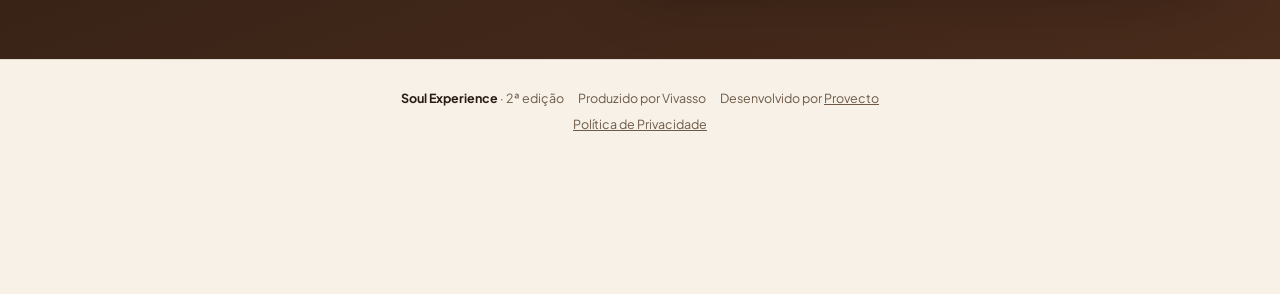
==== commit b1130710: "Circuito tem 5 estacoes (nao 6): corrige titulo, FAQ e chat Co-Authored-By: Claude Sonnet 5.5 <norep" ====
--- a/patrocinio/index.html
+++ b/patrocinio/index.html
@@ -1579,7 +1579,7 @@
           <span class="edicoes-badge atual">2ª edição · 28 nov 2026</span>
           <h3>Circuito das Estações</h3>
           <div class="meta">Iguatemi Bosque, Fortaleza</div>
-          <p>Um circuito de 6 estações de atividade física, cada uma com um momento LoveNuts, terminando com uma atividade surpresa e premiação especial.</p>
+          <p>Um circuito de 5 estações de atividade física, cada uma com um momento LoveNuts, terminando com uma atividade surpresa e premiação especial.</p>
           <span class="link">Ver o local do evento ↓</span>
         </div>
       </div>
@@ -2628,7 +2628,7 @@
     { kw:['carmen prado','quem coordena','quem organiza','bodytech','quem e a carmen'],
       a:'O evento é coordenado por Carmen Prado, diretora de eventos com anos de experiência em Fortaleza e atual diretora de eventos da Academia Bodytech. É através dela que toda a estrutura de bem-estar e atividade física do Soul Experience é oferecida.' },
     { kw:['quais atividades','quais estacoes','circuito de estacoes','o que tem no circuito','quais sao as atividades'],
-      a:'O circuito tem 6 estações: Bike, WolfFit, Yoga, Dance Mix, Aerobox e uma atividade surpresa de encerramento. Cada uma leva um momento LoveNuts, e no final todo mundo participa da atividade surpresa, com premiação especial.' },
+      a:'O circuito tem 5 estações: Bike, WolfFit, Yoga, Dance Mix e Aerobox, mais uma atividade surpresa de encerramento. Cada uma leva um momento LoveNuts, e no final todo mundo participa da atividade surpresa, com premiação especial.' },
     { kw:['como funcionam as sessoes','quantas sessoes','duas sessoes','como reserva a vaga','vagas por atividade','quantas vagas por estacao'],
       a:'Cada estação tem duas sessões: a primeira o convidado já escolhe e reserva por nome no momento da compra do ingresso no Sympla, e a segunda é livre no dia. Ou seja, cada participante passa por até 2 modalidades, encerrando com a atividade surpresa.' },
     { kw:['influenciadores','quem sao os influenciadores','quantos influenciadores','quais creators'],
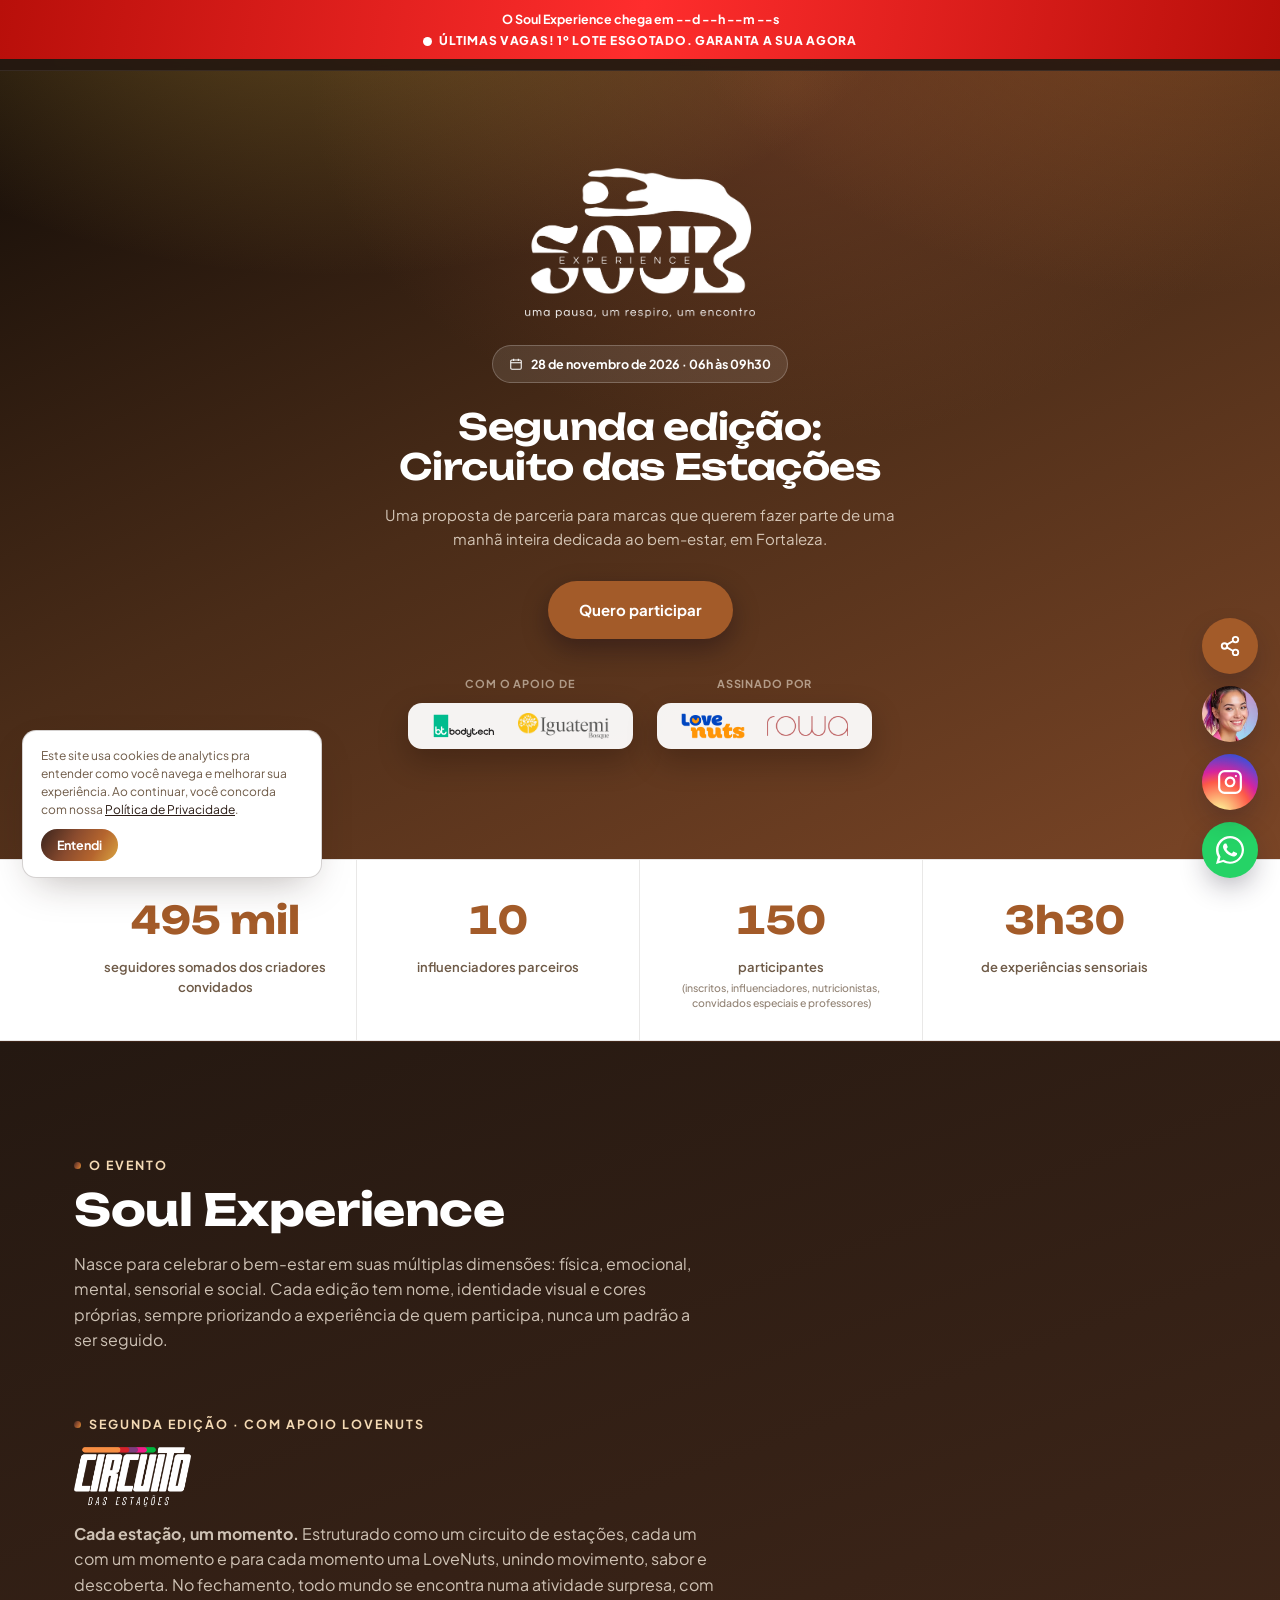
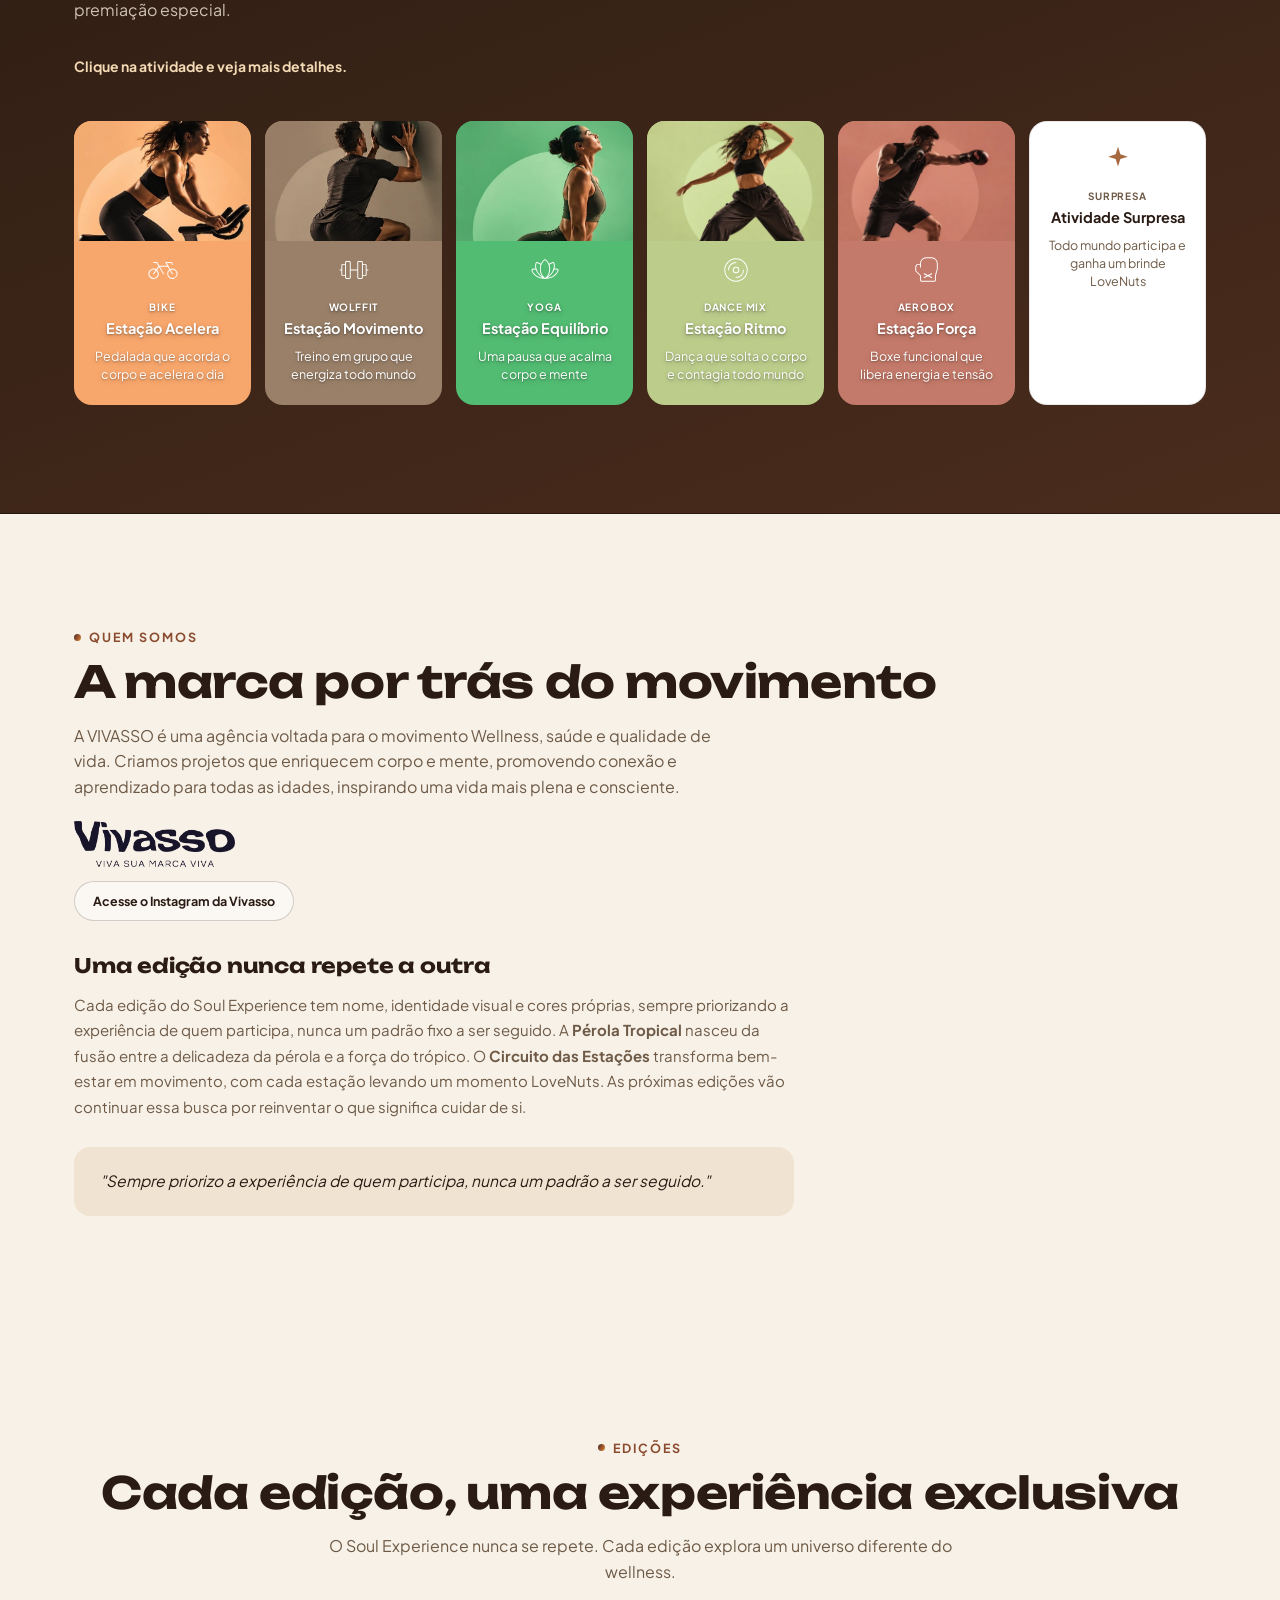
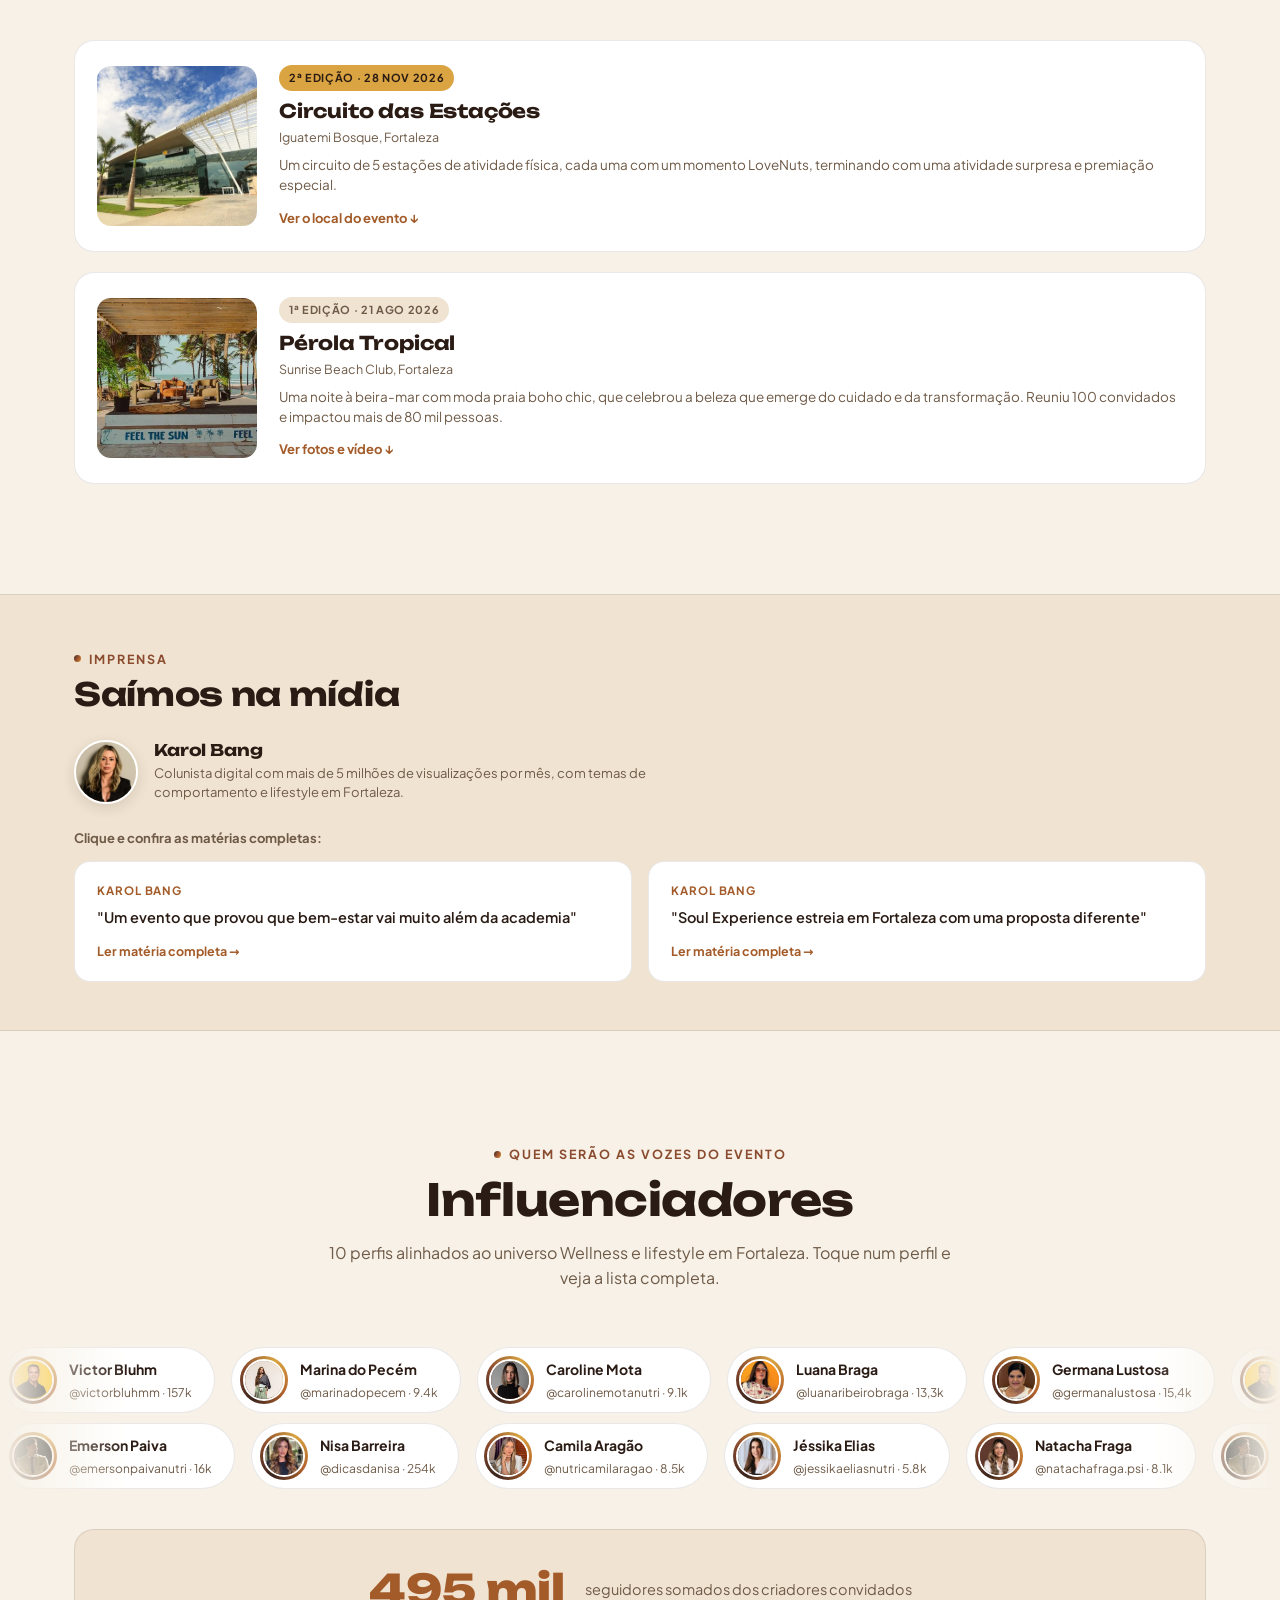
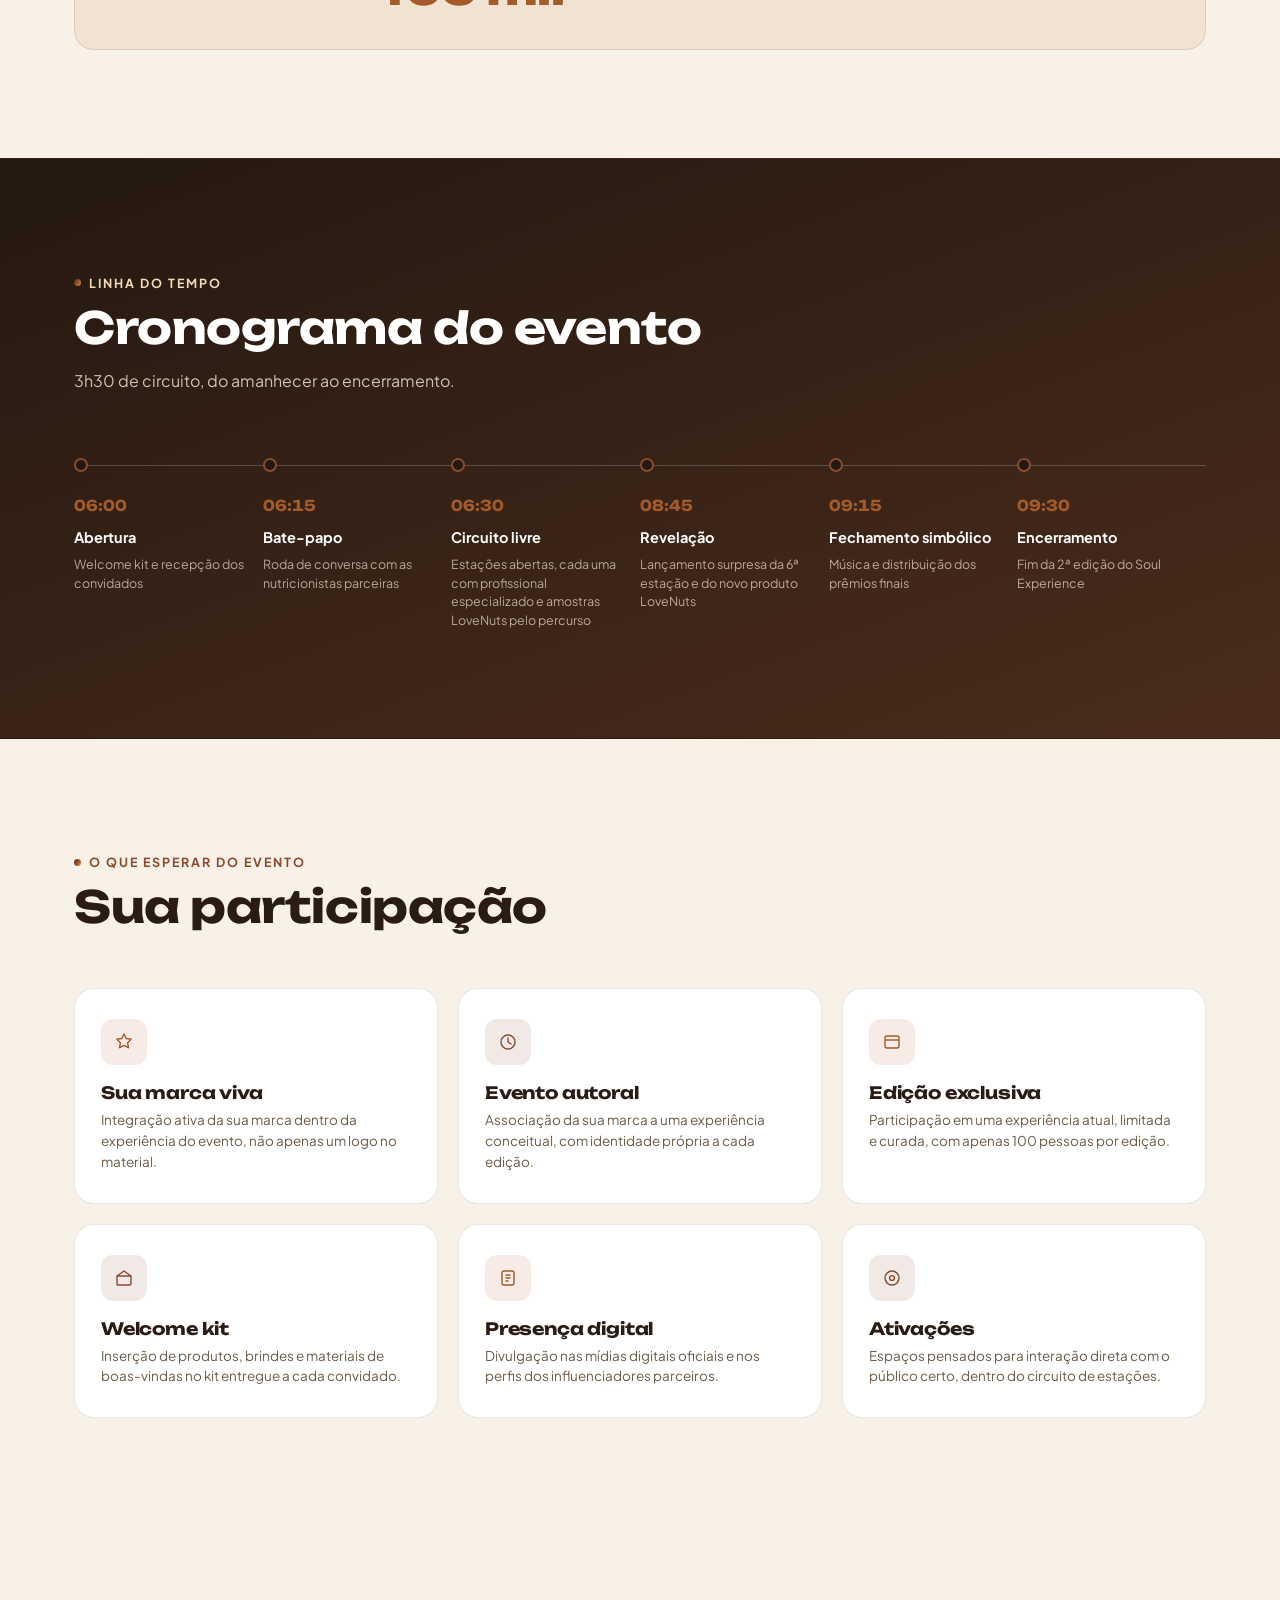
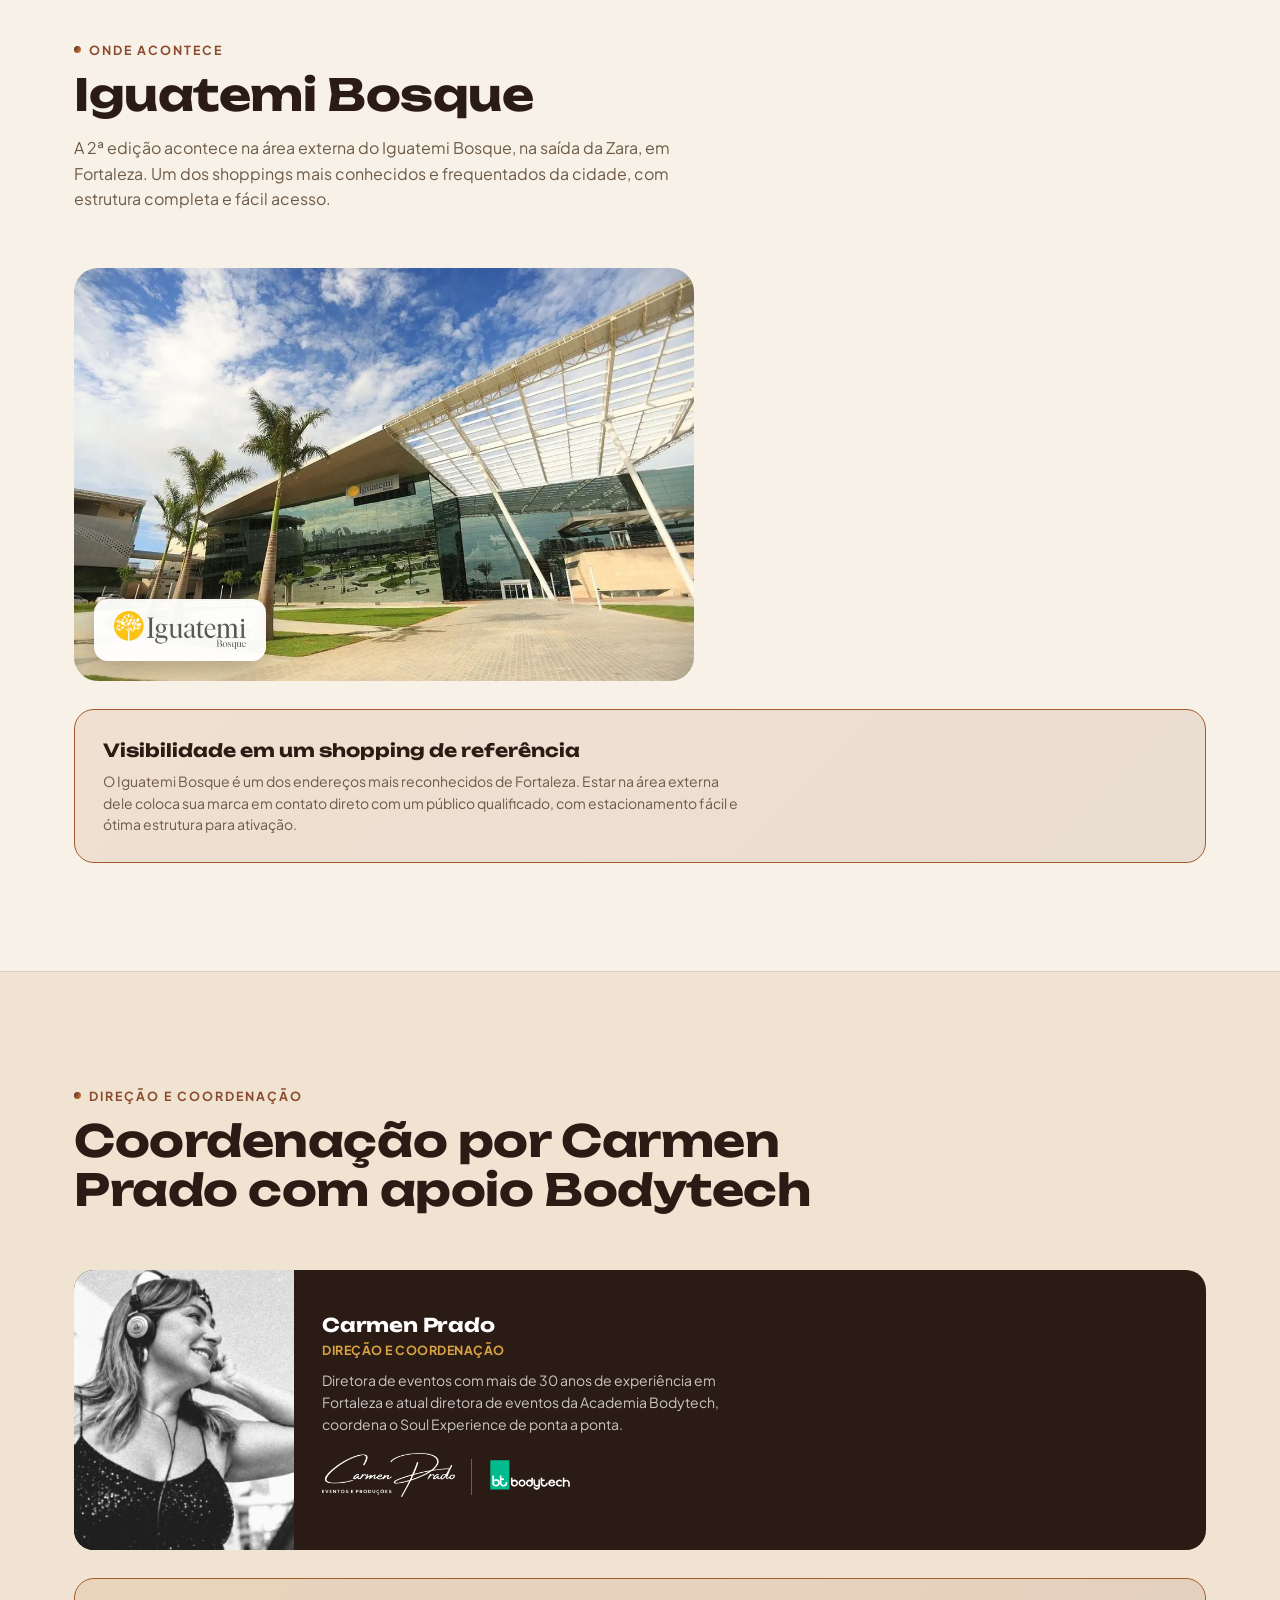
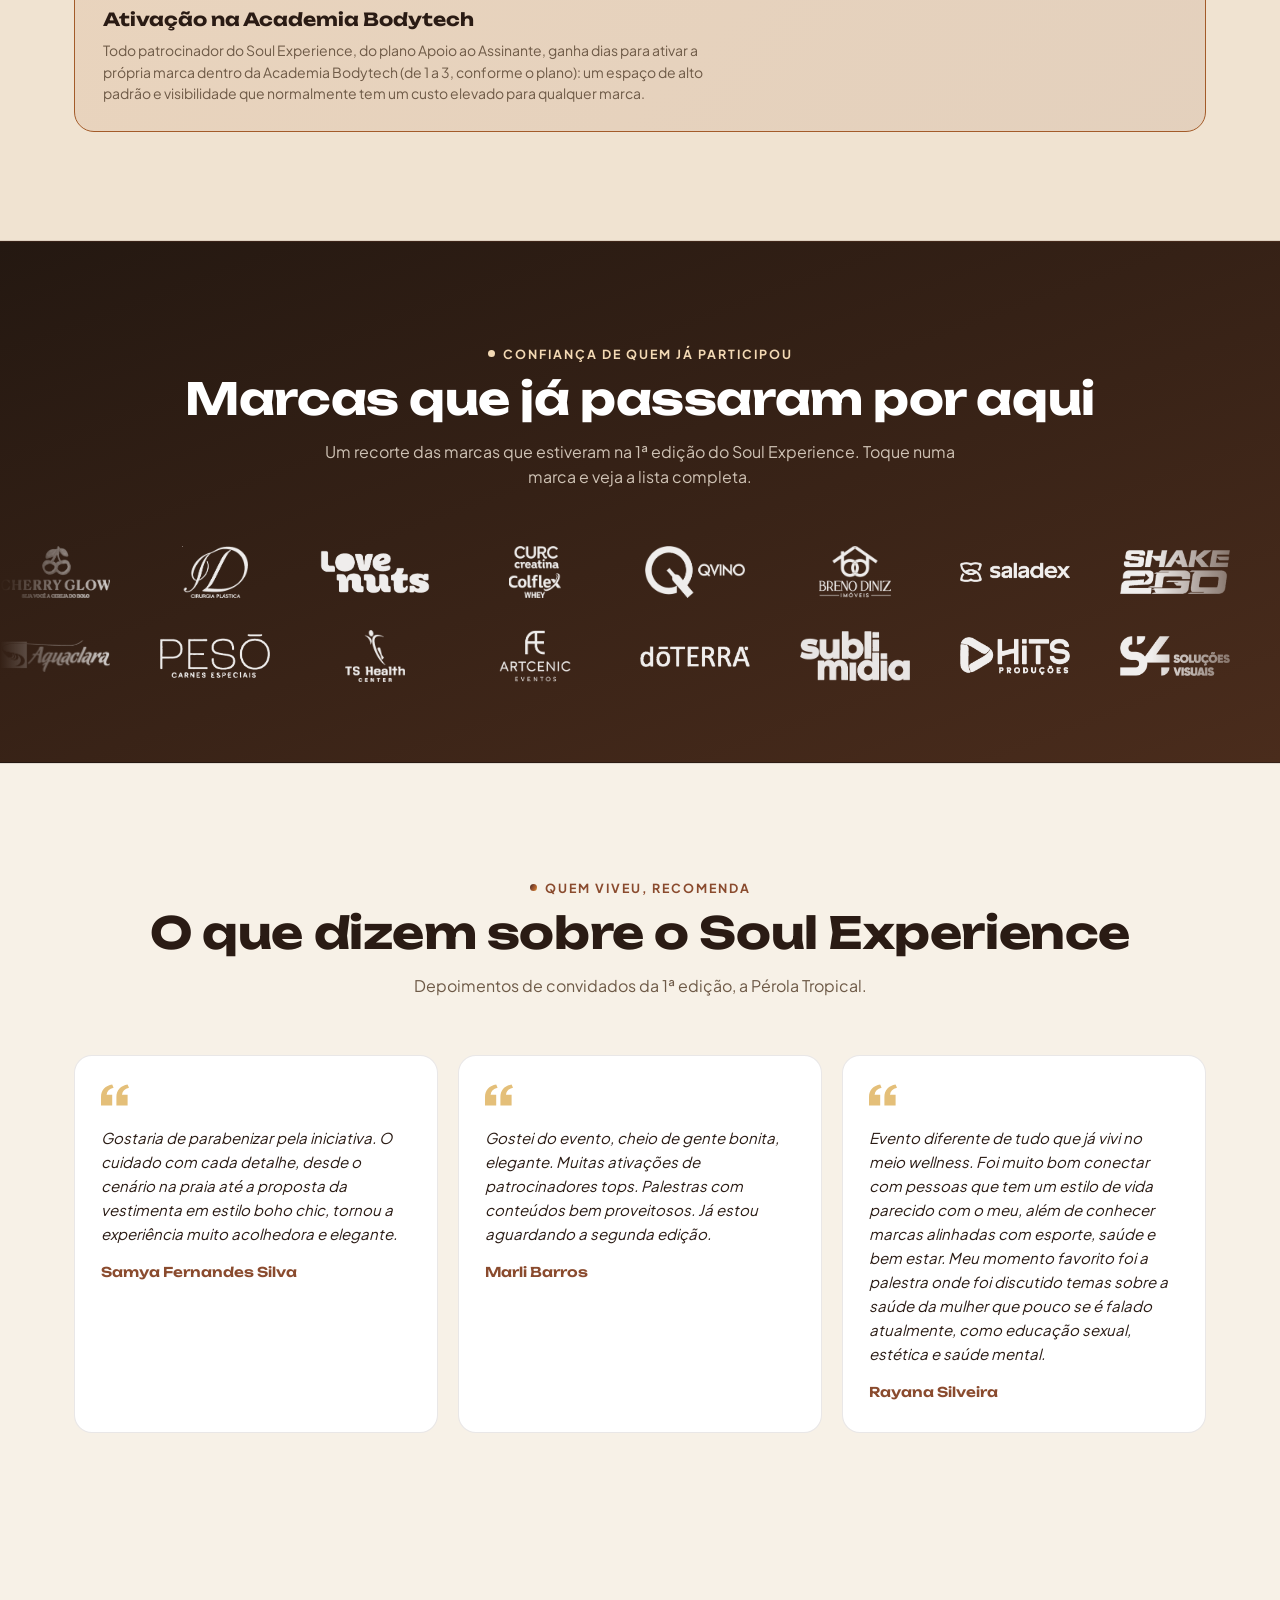
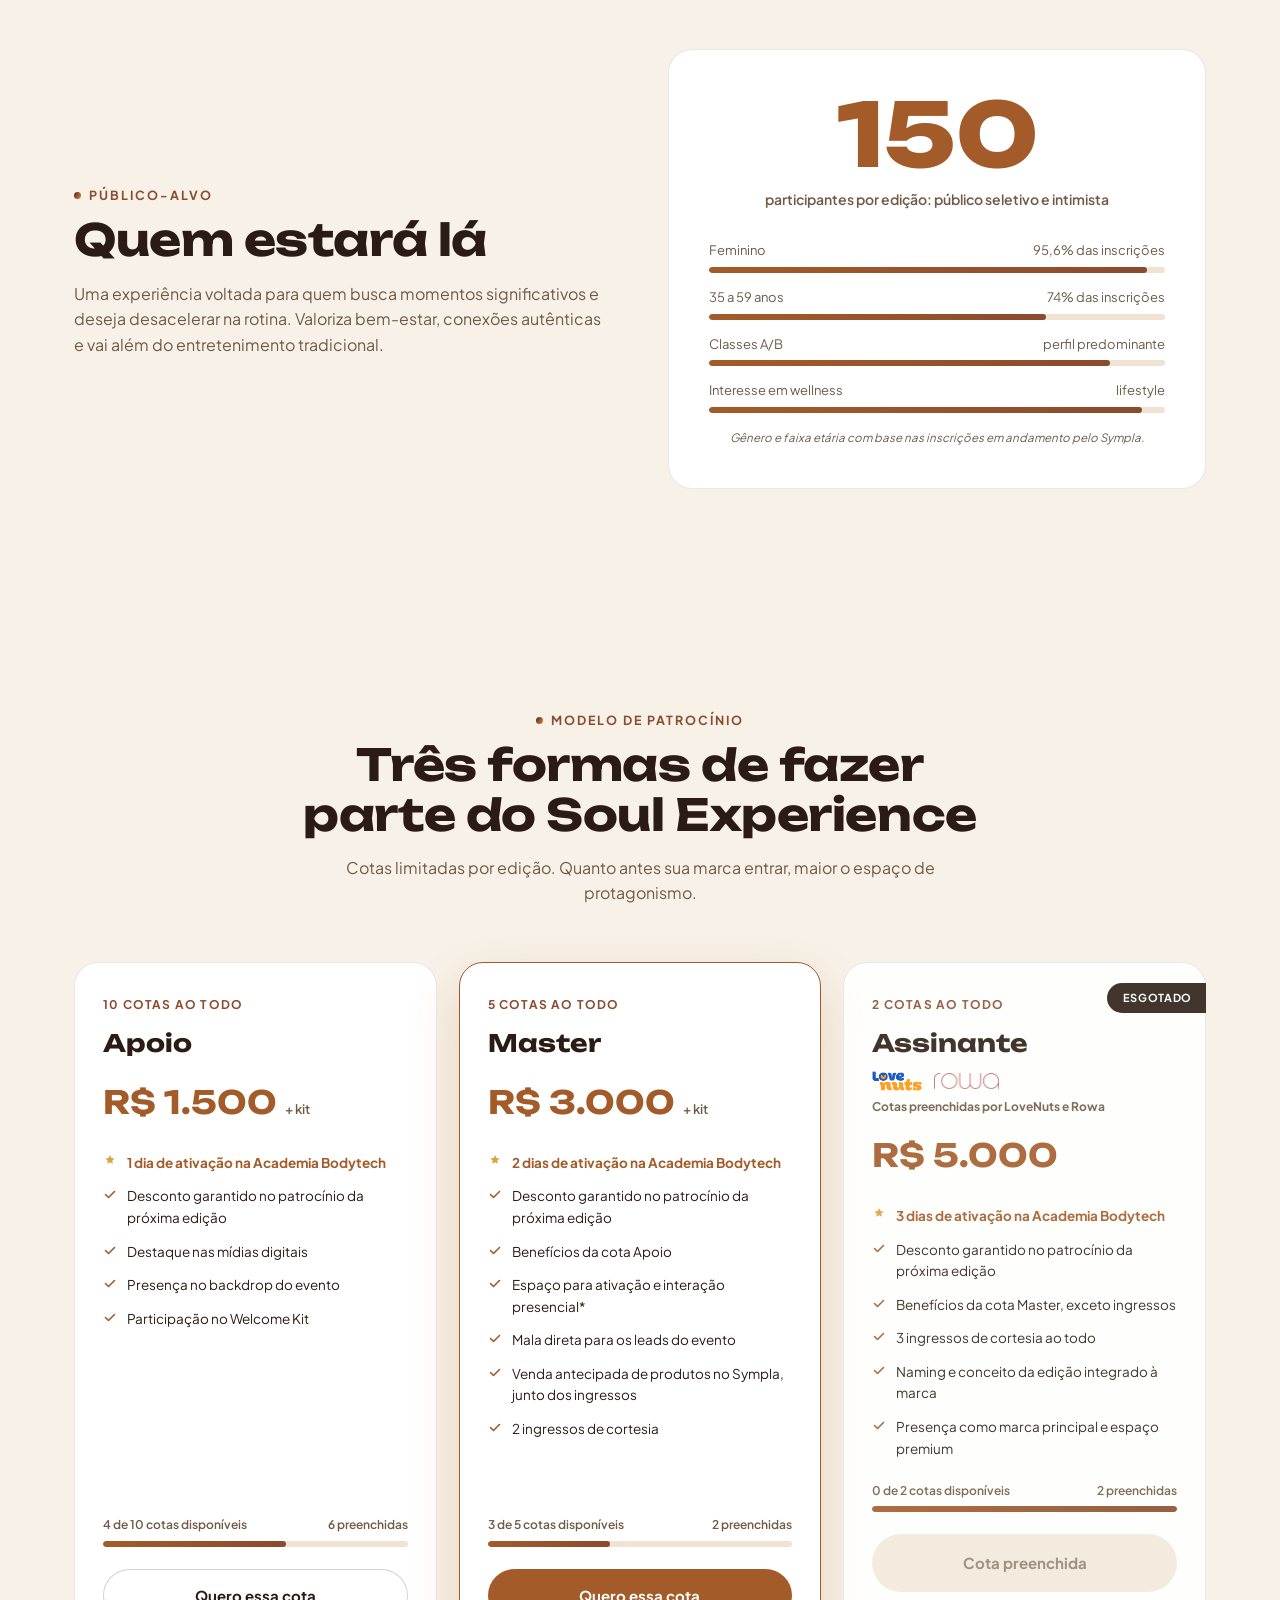
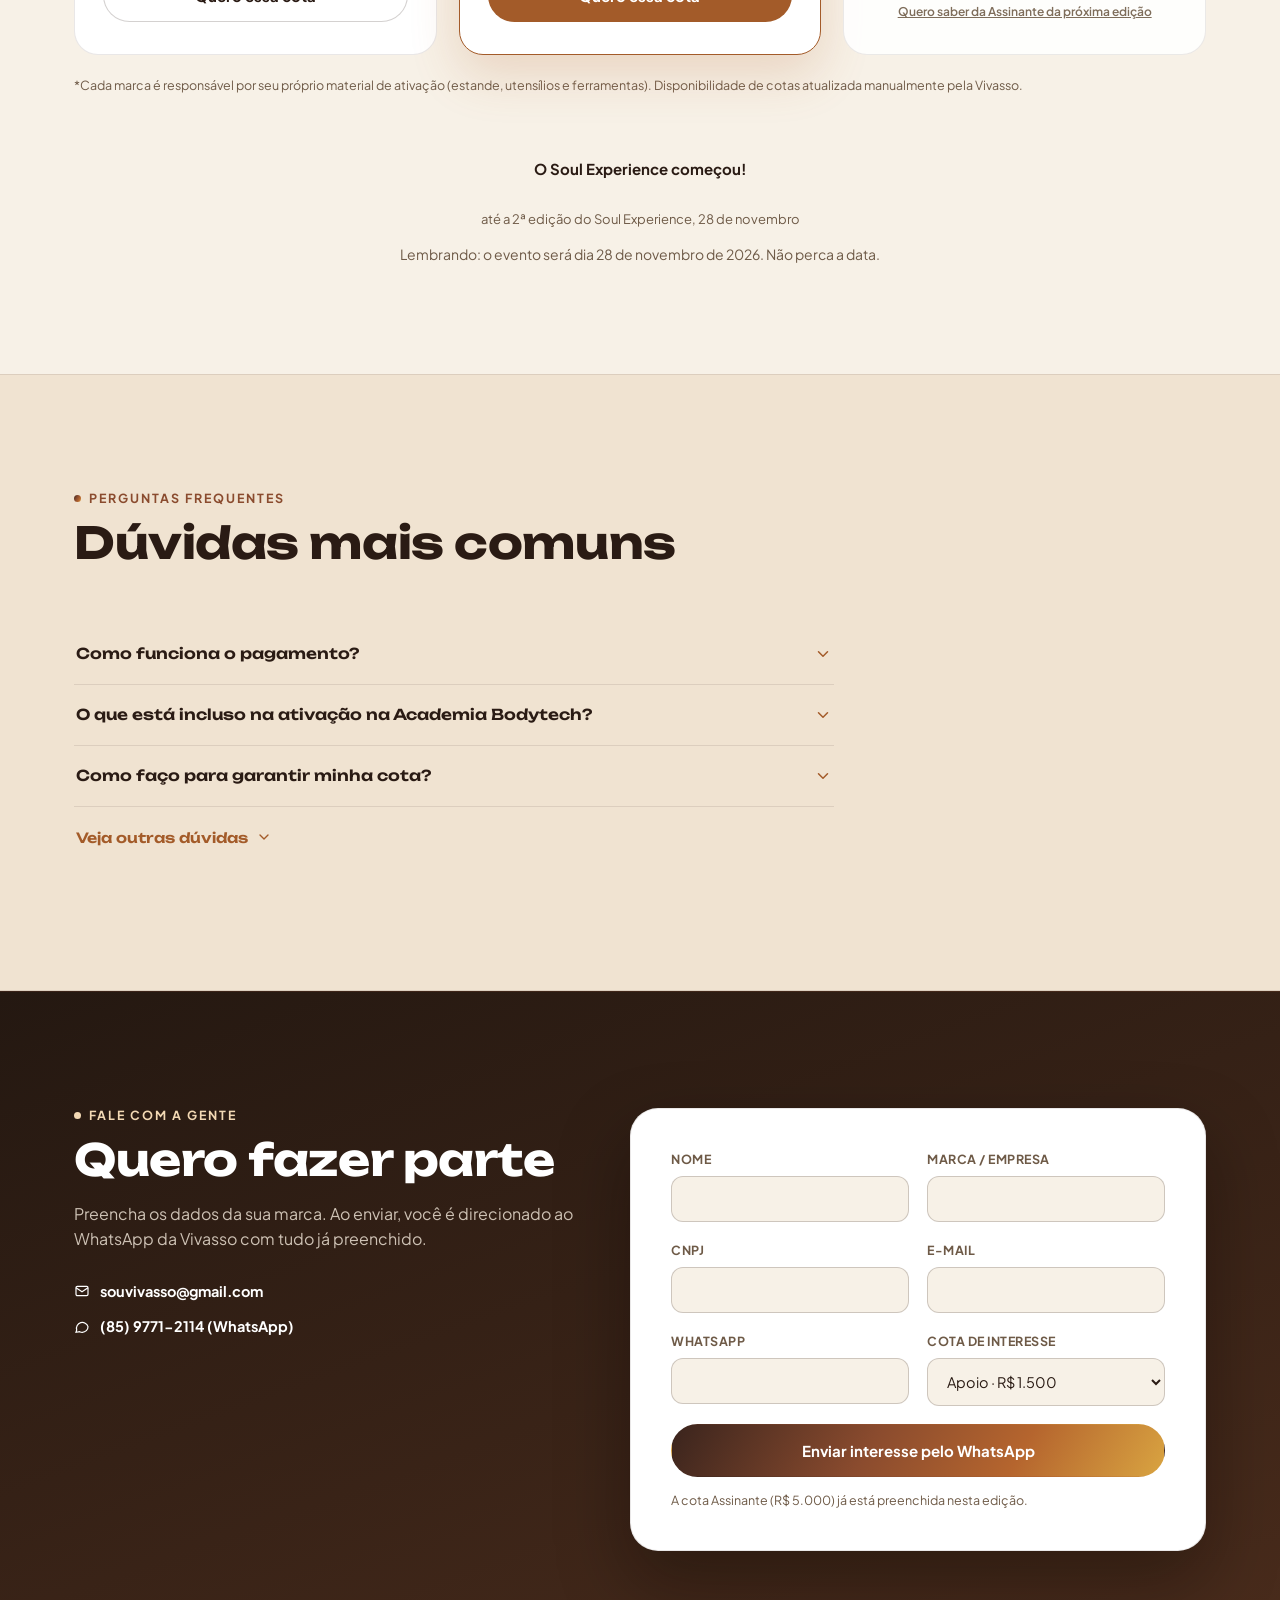
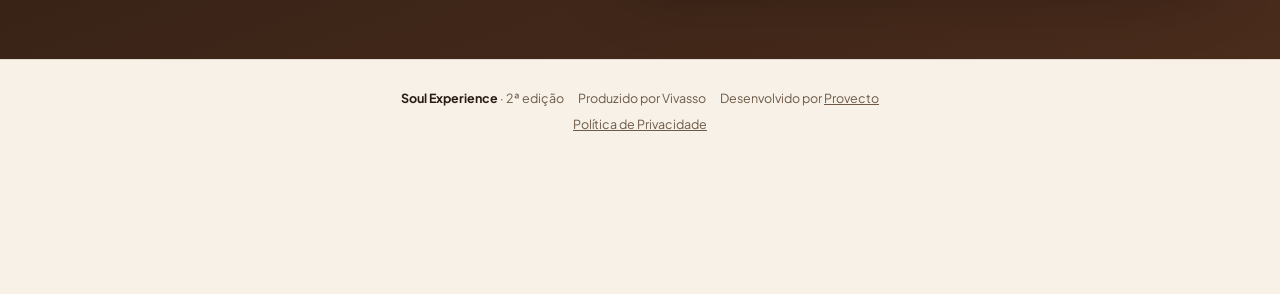
==== commit 6f242516: "Patrocinio: remove copo de agua personalizado da cota Apoio Co-Authored-By: Claude Sonnet 5.5 <norep" ====
--- a/patrocinio/index.html
+++ b/patrocinio/index.html
@@ -2059,7 +2059,6 @@
           <div class="row on"><svg width="14" height="14" viewBox="0 0 14 14" fill="none"><path d="M2.5 7.5l3 3 6-6" stroke="currentColor" stroke-width="1.6" stroke-linecap="round" stroke-linejoin="round"/></svg>Destaque nas mídias digitais</div>
           <div class="row on"><svg width="14" height="14" viewBox="0 0 14 14" fill="none"><path d="M2.5 7.5l3 3 6-6" stroke="currentColor" stroke-width="1.6" stroke-linecap="round" stroke-linejoin="round"/></svg>Presença no backdrop do evento</div>
           <div class="row on"><svg width="14" height="14" viewBox="0 0 14 14" fill="none"><path d="M2.5 7.5l3 3 6-6" stroke="currentColor" stroke-width="1.6" stroke-linecap="round" stroke-linejoin="round"/></svg>Participação no Welcome Kit</div>
-          <div class="row on"><svg width="14" height="14" viewBox="0 0 14 14" fill="none"><path d="M2.5 7.5l3 3 6-6" stroke="currentColor" stroke-width="1.6" stroke-linecap="round" stroke-linejoin="round"/></svg>Copo de água mineral 200ml personalizado com sua marca</div>
         </div>
         <div class="vacancy">
           <div class="vacancy-top"><span>4 de 10 cotas disponíveis</span><span>6 preenchidas</span></div>
@@ -2075,7 +2074,7 @@
         <div class="price-list">
           <div class="row on highlight"><svg width="14" height="14" viewBox="0 0 14 14" fill="none"><path d="M7 1l1.4 2.9 3.2.5-2.3 2.2.5 3.2L7 8.3 4.2 9.8l.5-3.2L2.4 4.4l3.2-.5L7 1z" fill="currentColor"/></svg>2 dias de ativação na Academia Bodytech</div>
           <div class="row on"><svg width="14" height="14" viewBox="0 0 14 14" fill="none"><path d="M2.5 7.5l3 3 6-6" stroke="currentColor" stroke-width="1.6" stroke-linecap="round" stroke-linejoin="round"/></svg>Desconto garantido no patrocínio da próxima edição</div>
-          <div class="row on"><svg width="14" height="14" viewBox="0 0 14 14" fill="none"><path d="M2.5 7.5l3 3 6-6" stroke="currentColor" stroke-width="1.6" stroke-linecap="round" stroke-linejoin="round"/></svg>Benefícios da cota Apoio, exceto copo de água personalizado</div>
+          <div class="row on"><svg width="14" height="14" viewBox="0 0 14 14" fill="none"><path d="M2.5 7.5l3 3 6-6" stroke="currentColor" stroke-width="1.6" stroke-linecap="round" stroke-linejoin="round"/></svg>Benefícios da cota Apoio</div>
           <div class="row on"><svg width="14" height="14" viewBox="0 0 14 14" fill="none"><path d="M2.5 7.5l3 3 6-6" stroke="currentColor" stroke-width="1.6" stroke-linecap="round" stroke-linejoin="round"/></svg>Espaço para ativação e interação presencial*</div>
           <div class="row on"><svg width="14" height="14" viewBox="0 0 14 14" fill="none"><path d="M2.5 7.5l3 3 6-6" stroke="currentColor" stroke-width="1.6" stroke-linecap="round" stroke-linejoin="round"/></svg>Mala direta para os leads do evento</div>
           <div class="row on"><svg width="14" height="14" viewBox="0 0 14 14" fill="none"><path d="M2.5 7.5l3 3 6-6" stroke="currentColor" stroke-width="1.6" stroke-linecap="round" stroke-linejoin="round"/></svg>Venda antecipada de produtos no Sympla, junto dos ingressos</div>
@@ -2899,7 +2898,7 @@
       nutri:{name:'Camila Aragão', role:'Nutrição Funcional Integrativa', photo:'../assets/team/camila-aragao.jpg', ig:'https://instagram.com/nutricamilaragao'},
       coachLabel:'Influenciador',
       coaches:[{name:'Nisa Barreira', role:'Advogada e Atleta', photo:'../assets/team/danisa.jpg', ig:'https://instagram.com/dicasdanisa'}],
-      vagas:{filled:21, max:25}
+      vagas:{filled:25, max:25}
     },
     dance: {
       icon: '<path d="M128,28A100,100,0,1,0,228,128,100.11,100.11,0,0,0,128,28Zm0,192a92,92,0,1,1,92-92A92.1,92.1,0,0,1,128,220Zm0-152a60.07,60.07,0,0,0-60,60,4,4,0,0,1-8,0,68.07,68.07,0,0,1,68-68,4,4,0,0,1,0,8Zm68,60a68.07,68.07,0,0,1-68,68,4,4,0,0,1,0-8,60.07,60.07,0,0,0,60-60,4,4,0,0,1,8,0Zm-40,0a28,28,0,1,0-28,28A28,28,0,0,0,156,128Zm-48,0a20,20,0,1,1,20,20A20,20,0,0,1,108,128Z"/>',
@@ -2915,7 +2914,7 @@
       nutri:{name:'Caroline Mota', role:'Nutricionista', photo:'../assets/team/caroline-mota.jpg', ig:'https://instagram.com/carolinemotanutri'},
       coachLabel:'Influenciador',
       coaches:[{name:'Germana Lustosa', role:'Creator Fitness e Lifestyle', photo:'../assets/team/germana-lustosa.jpg', ig:'https://instagram.com/germanalustosa'}],
-      vagas:{filled:17, max:null}
+      vagas:{filled:20, max:20}
     },
     aerobox: {
       icon: '<path d="M168,20H120A52.06,52.06,0,0,0,68,72v4H56a28,28,0,0,0-28,28v29.19a12,12,0,0,0,2.63,7.5c.1.12.2.24.31.35L68,177.67V216a12,12,0,0,0,12,12H192a12,12,0,0,0,12-12V176.56l15.54-54.38a12.34,12.34,0,0,0,.46-3.3V72A52.06,52.06,0,0,0,168,20Zm44,98.88a4.11,4.11,0,0,1-.15,1.1l-15.7,54.92A4.11,4.11,0,0,0,196,176v40a4,4,0,0,1-4,4H80a4,4,0,0,1-4-4V176a4,4,0,0,0-1.19-2.84L36.76,135.54a4,4,0,0,1-.76-2.35V104A20,20,0,0,1,56,84H68v20a4,4,0,0,0,8,0V72a44.05,44.05,0,0,1,44-44h48a44.05,44.05,0,0,1,44,44Zm-42.21,44.7L145,176l24.84,12.42a4,4,0,0,1-3.58,7.16L136,180.47l-30.21,15.11a4,4,0,1,1-3.58-7.16L127.05,176l-24.84-12.42a4,4,0,1,1,3.58-7.16L136,171.53l30.21-15.11a4,4,0,0,1,3.58,7.16Z"/>',
@@ -2927,7 +2926,7 @@
       nutri:{name:'Emerson Paiva', role:'Nutricionista · CRN11 10666', photo:'../assets/team/emerson-paiva.jpg', ig:'https://instagram.com/emersonpaivanutri'},
       coachLabel:'Influenciador',
       coaches:[{name:'Marina do Pecém', role:'Empresária', photo:'../assets/team/marina-pecem.jpg', ig:'https://instagram.com/marinadopecem'}],
-      vagas:{filled:22, max:25}
+      vagas:{filled:25, max:25}
     },
     corrida: {
       icon: '<path d="M128,24l20,64l64,20l-64,20l-20,64l-20,-64l-64,-20l64,-20Z"/>',
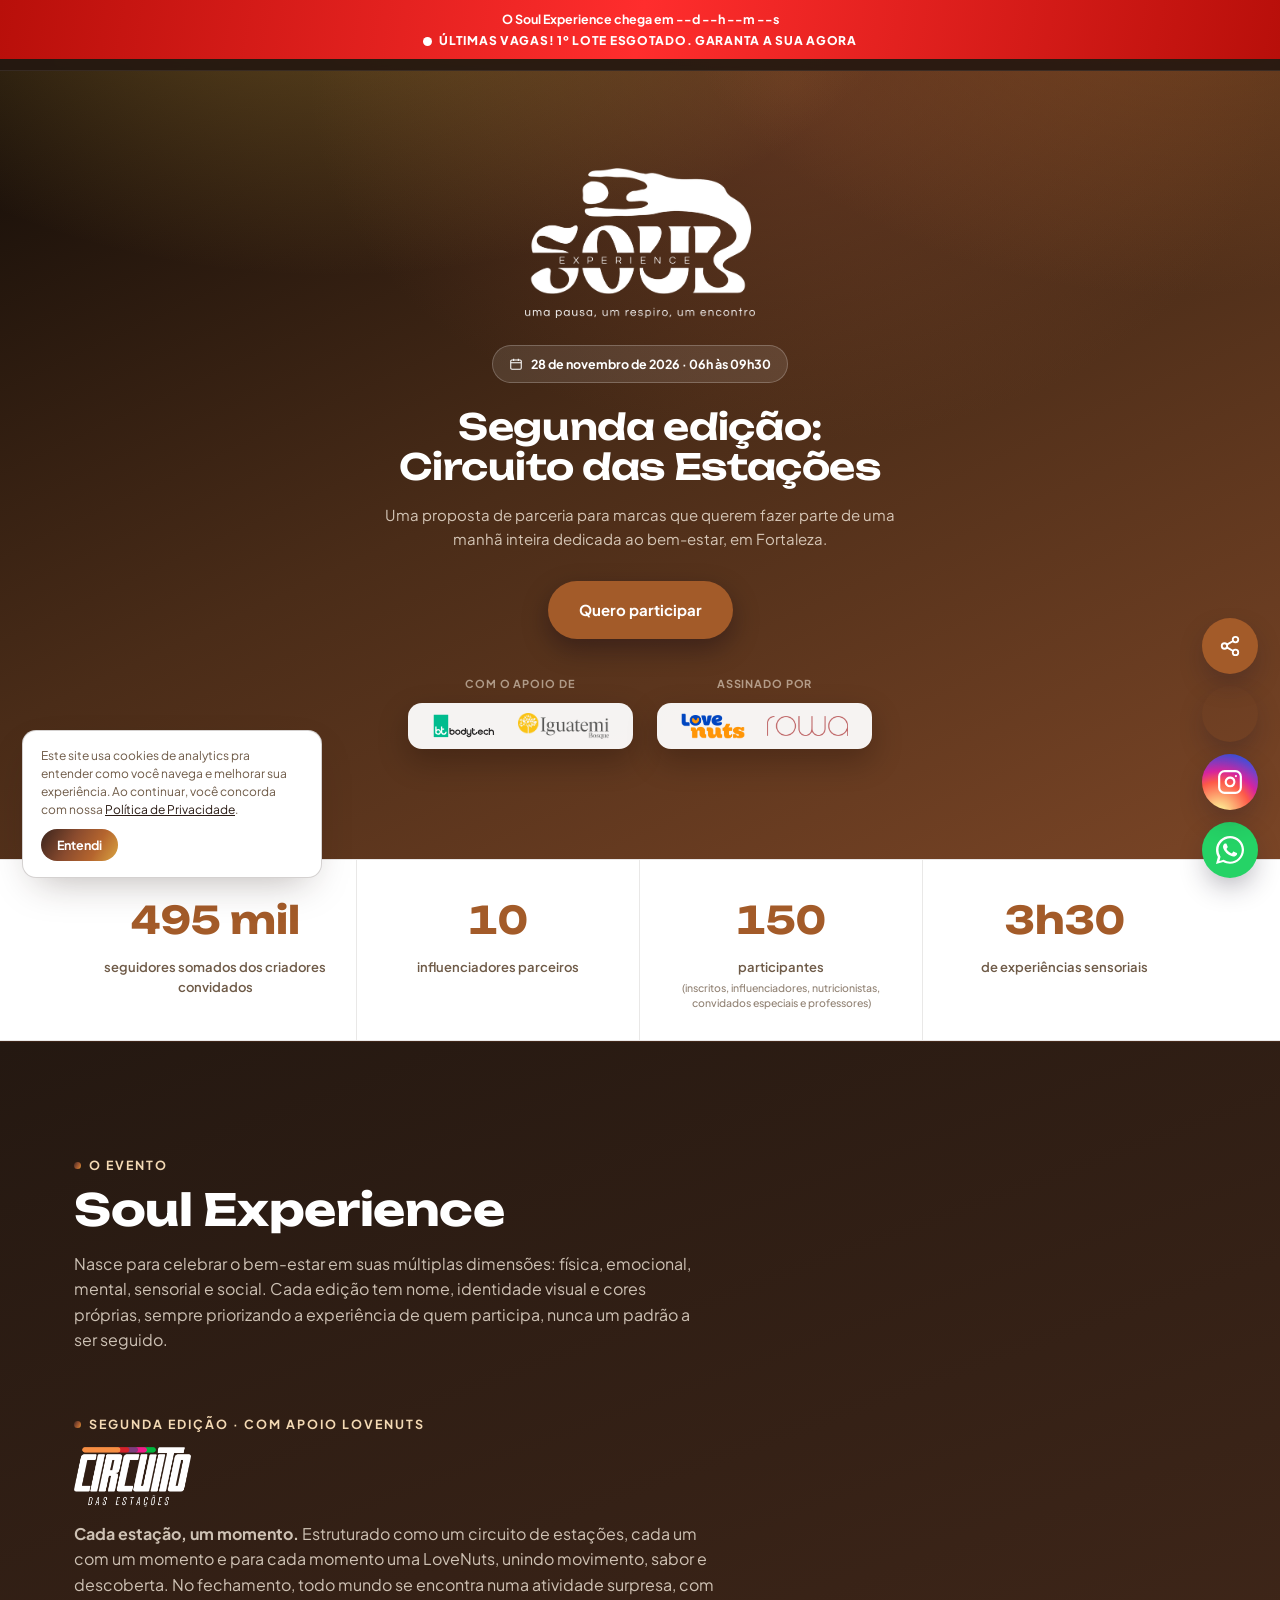
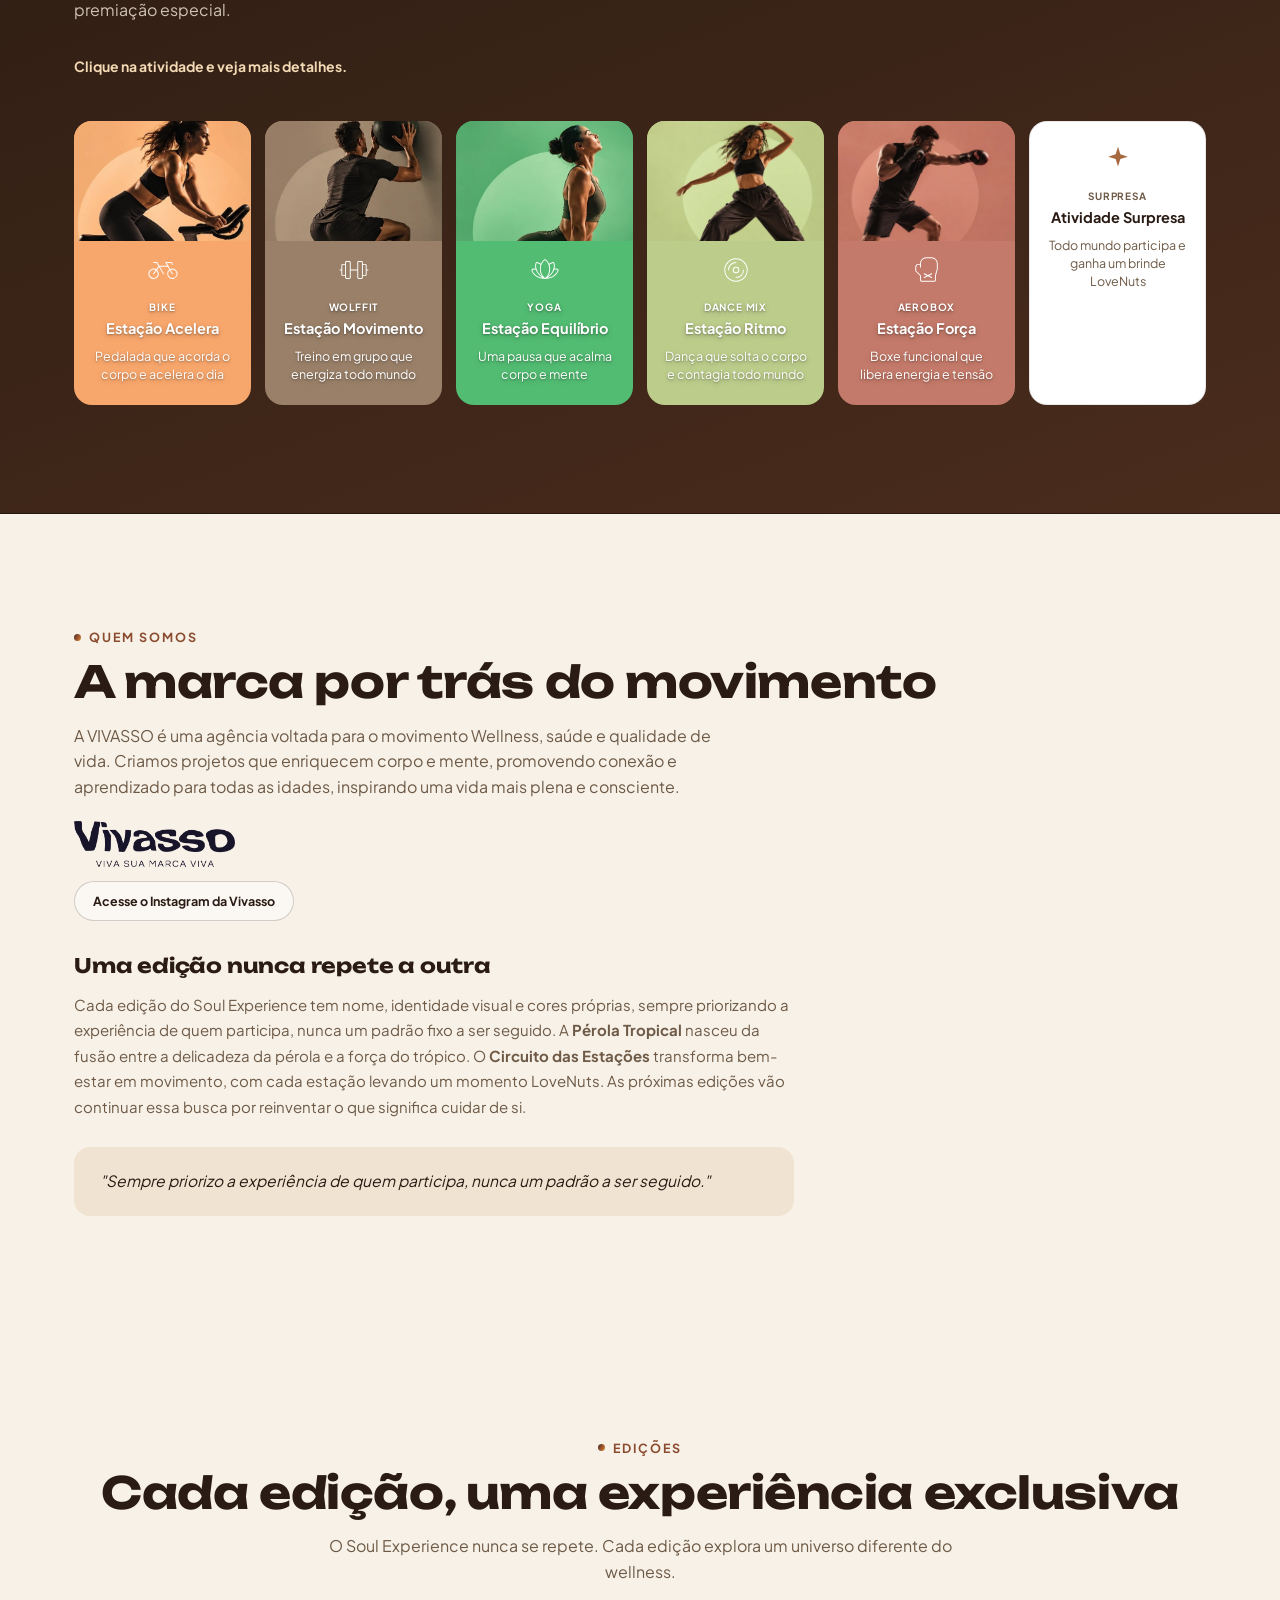
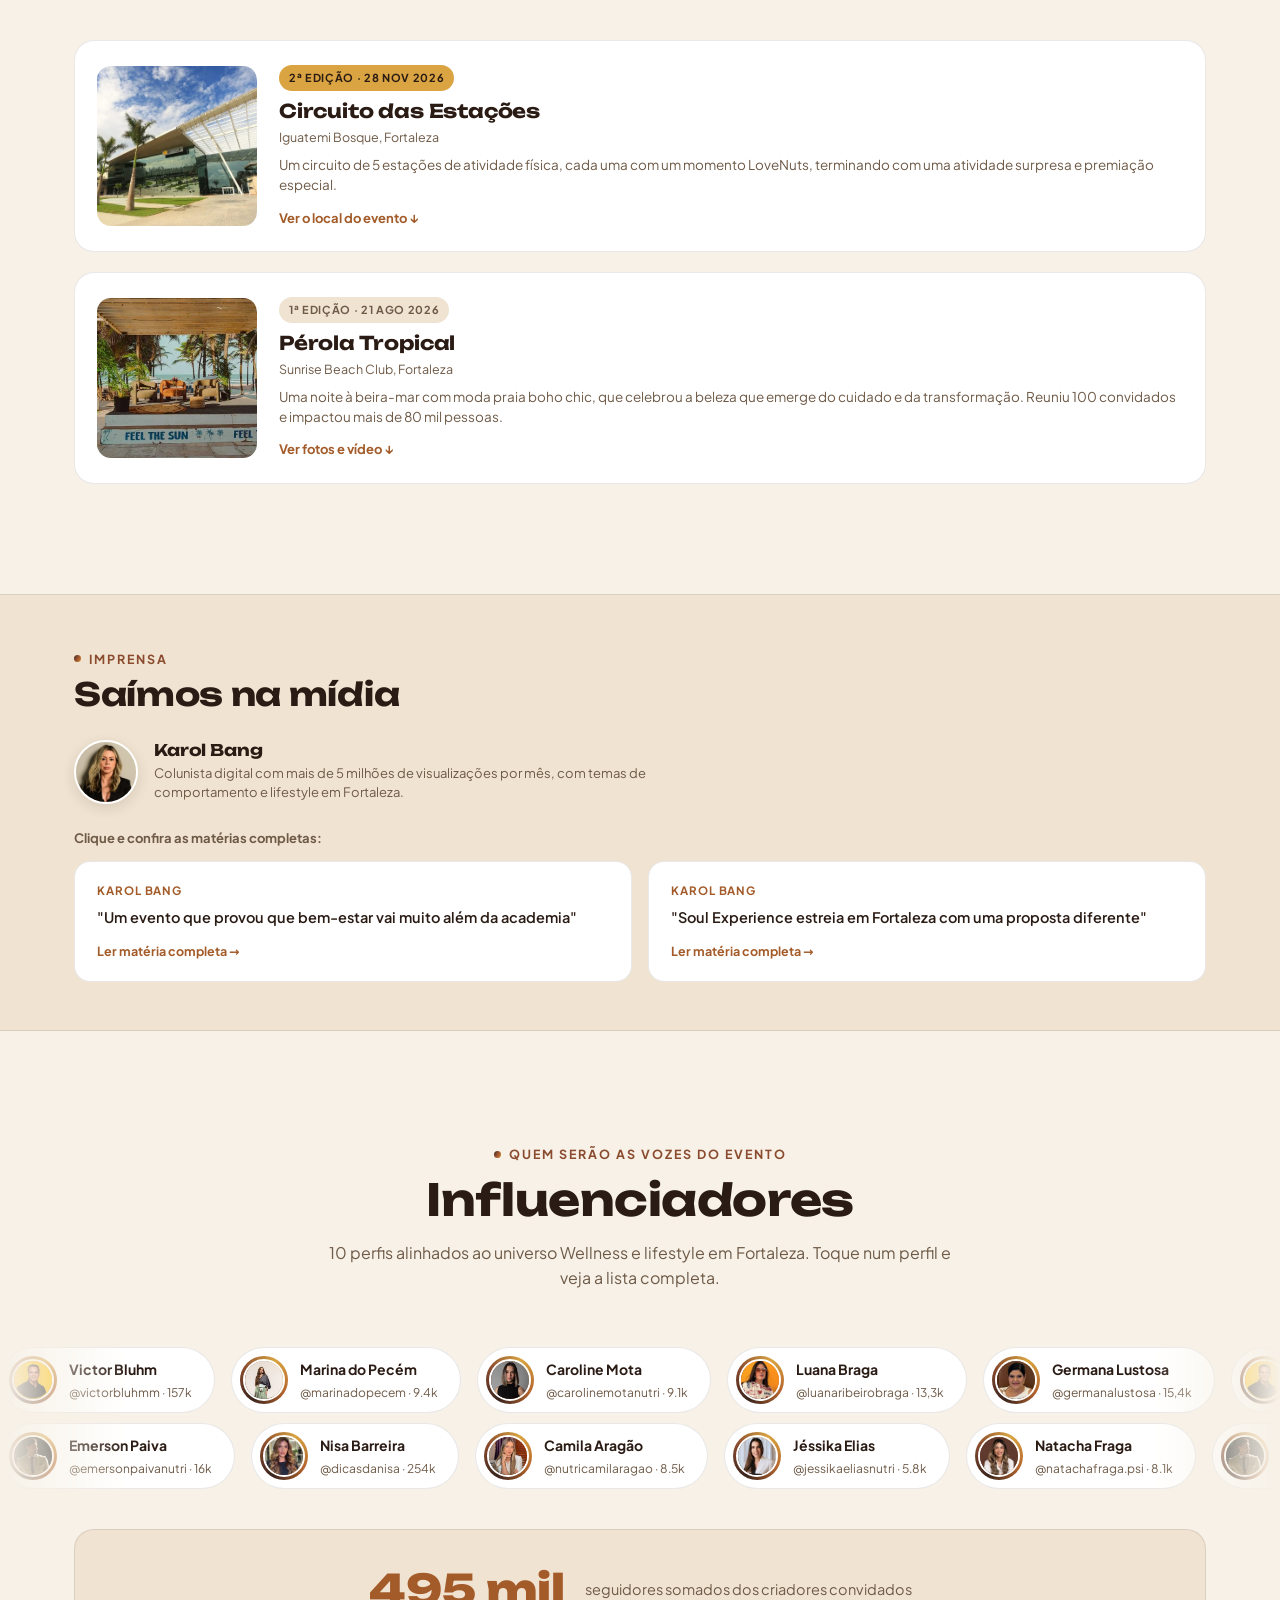
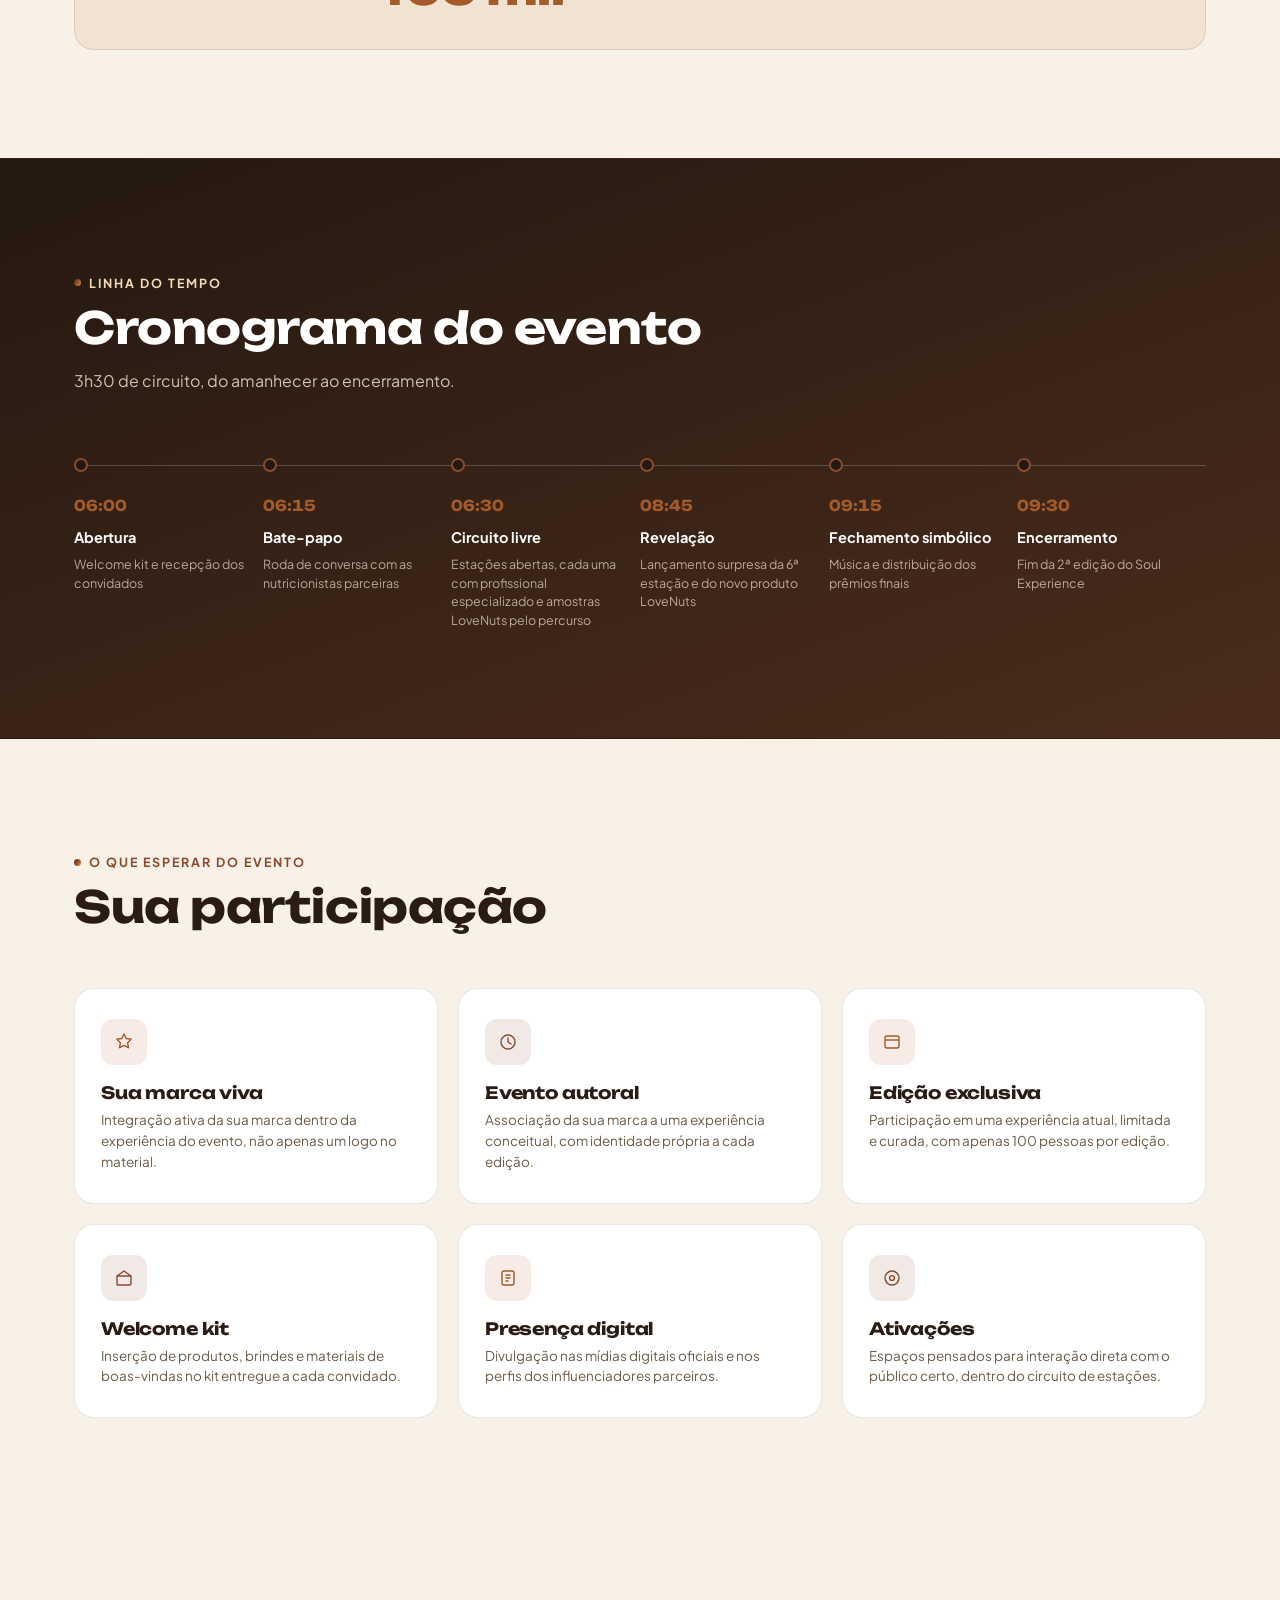
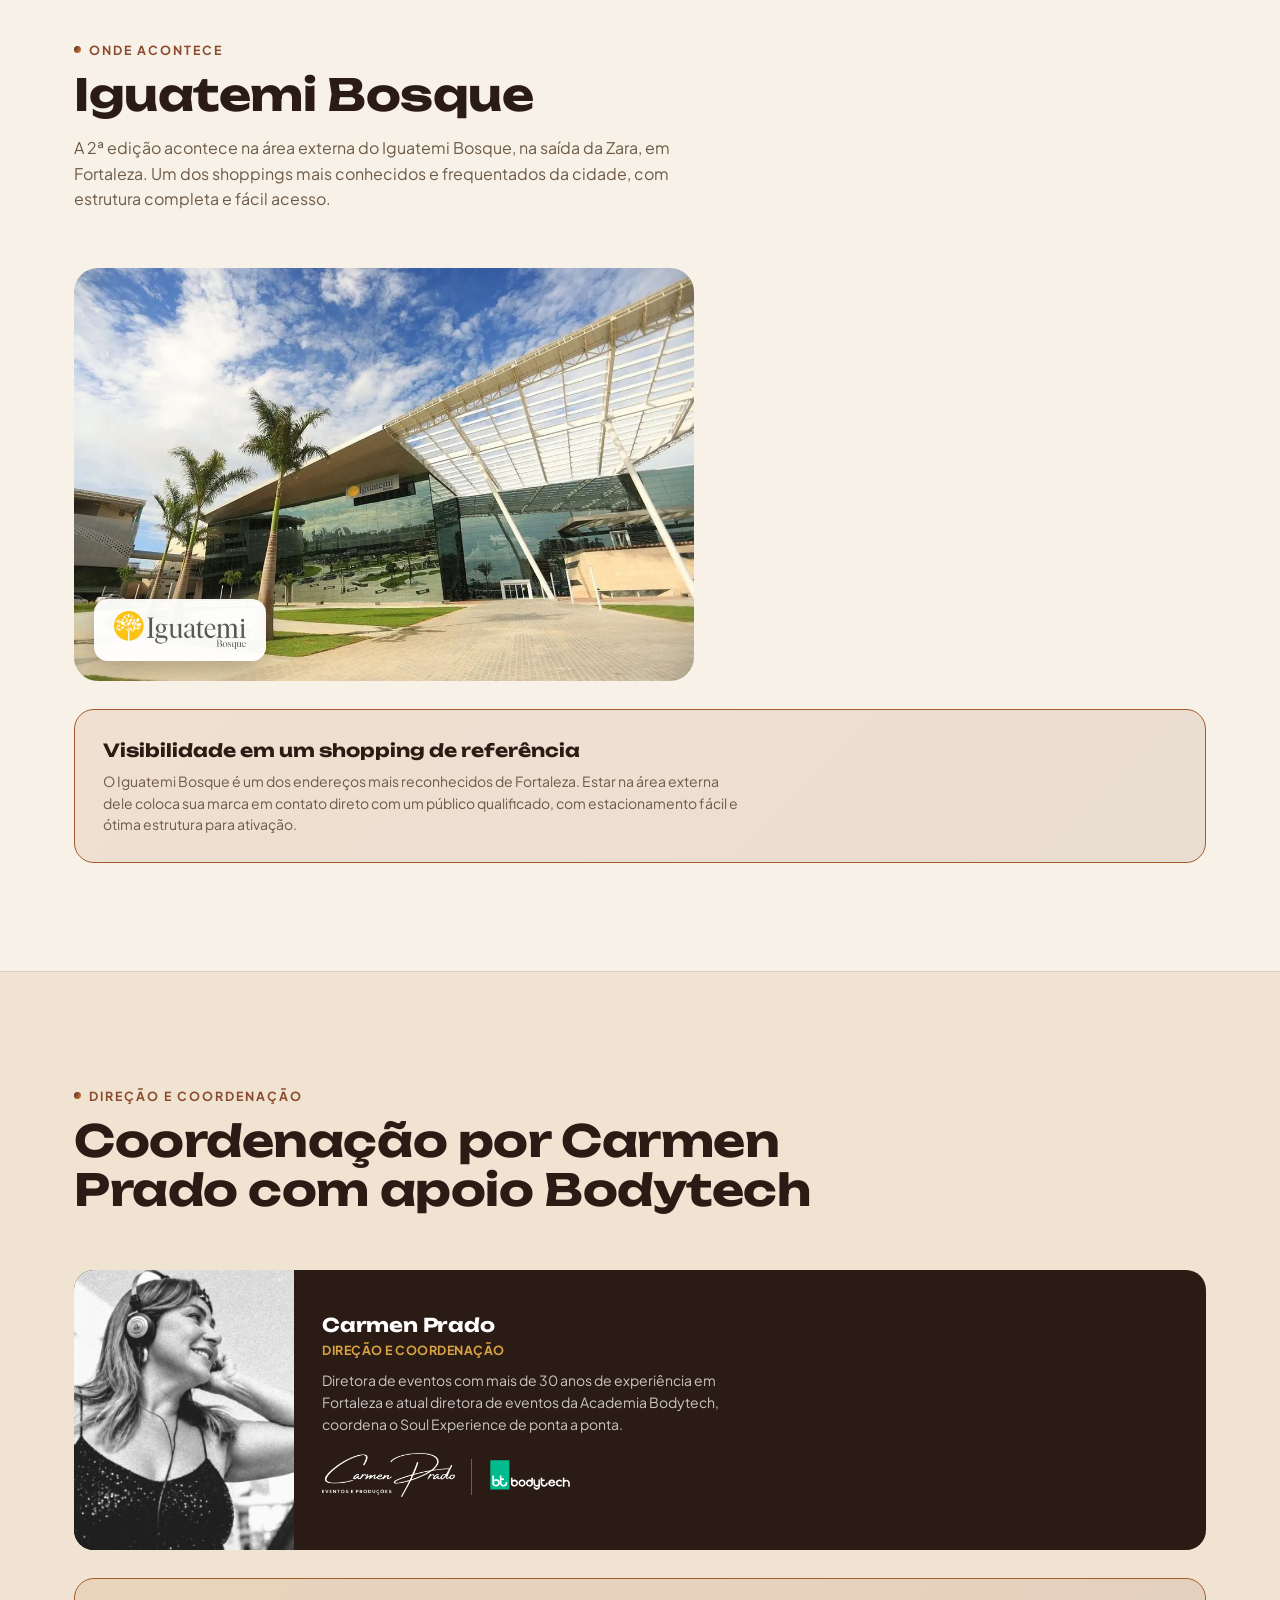
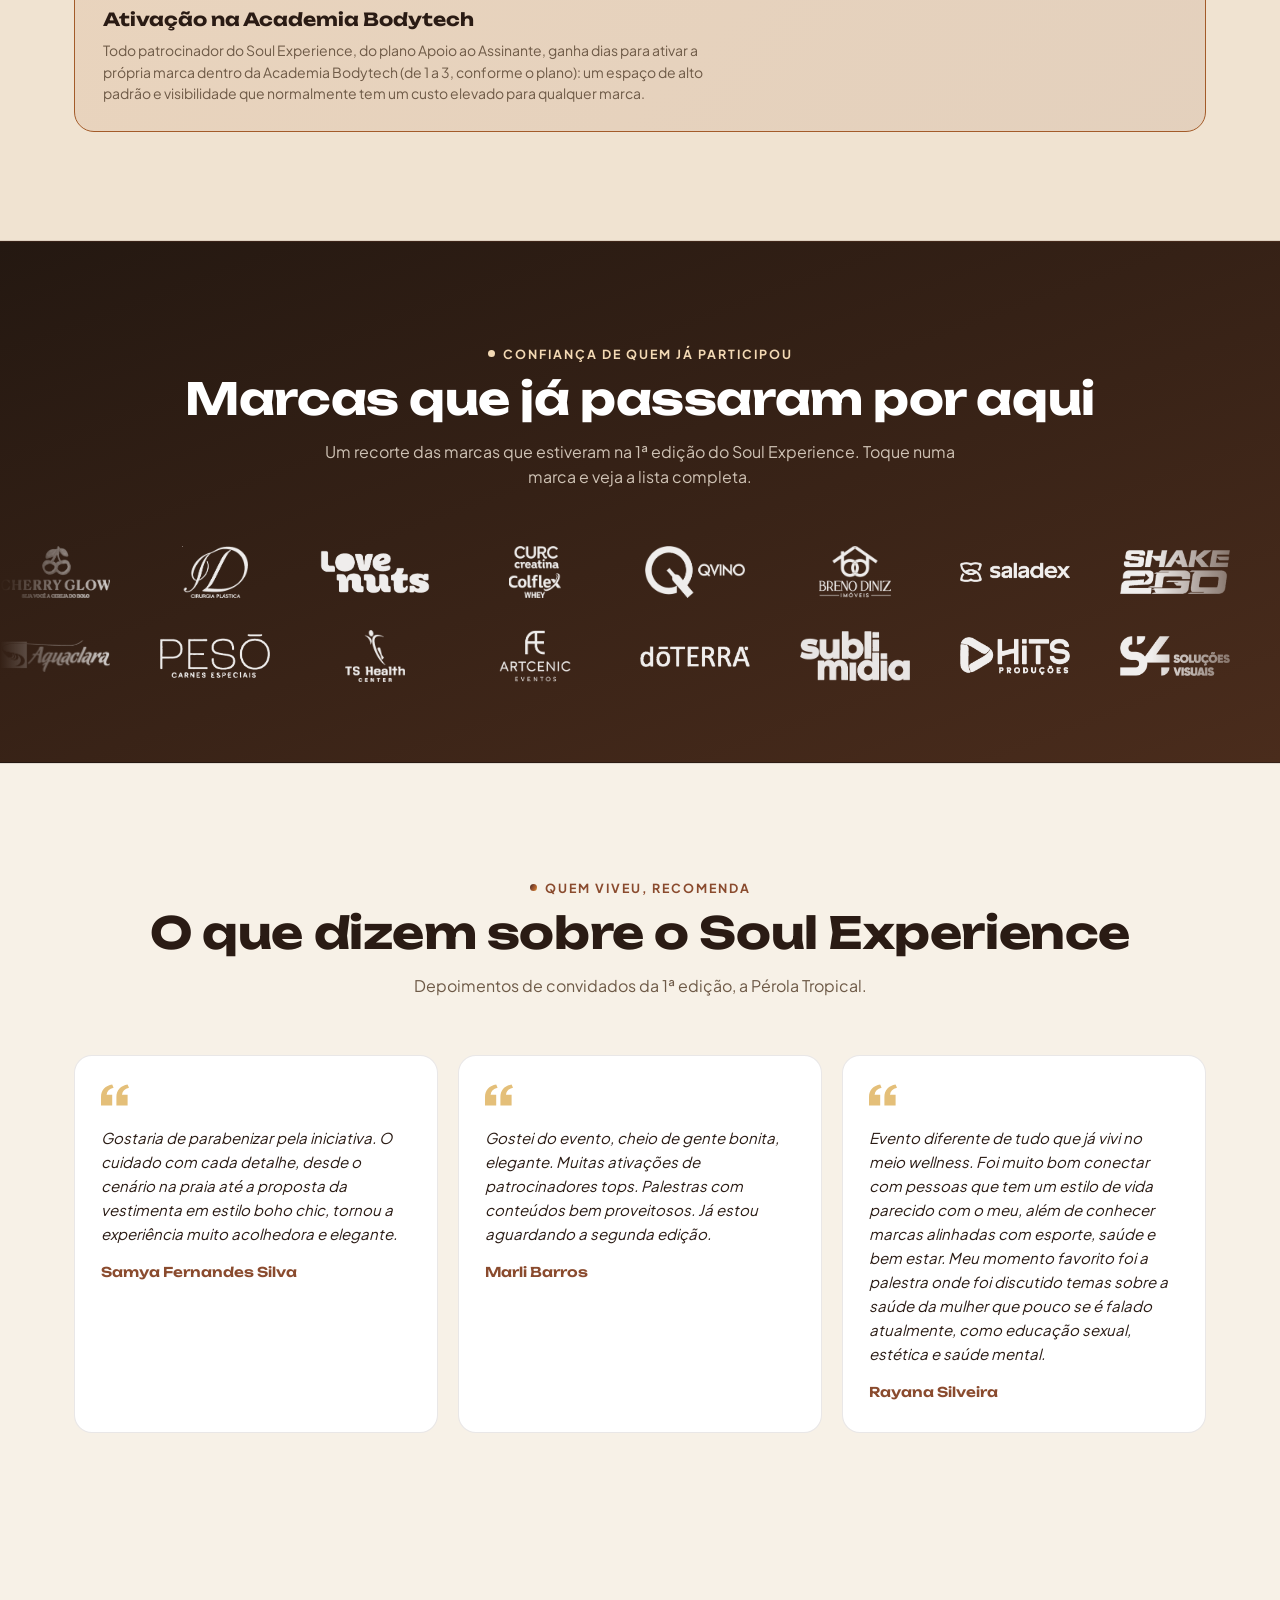
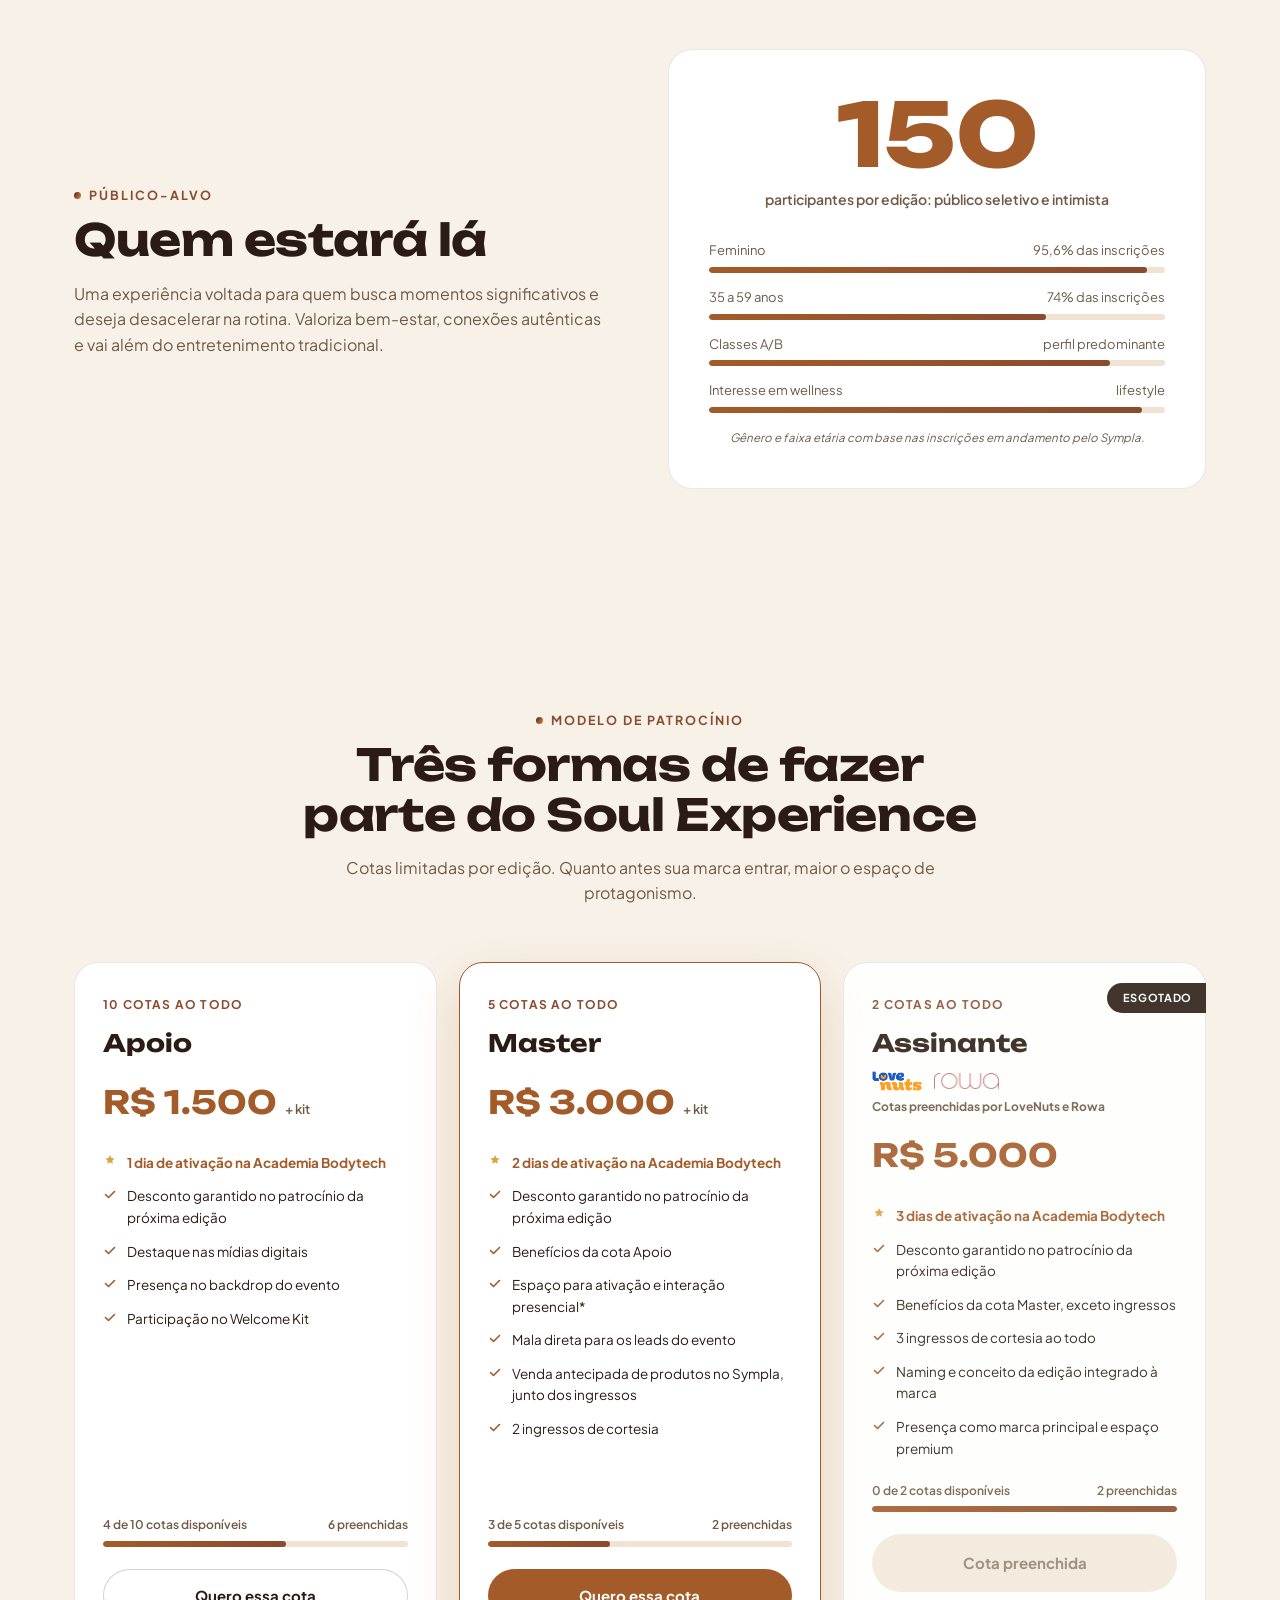
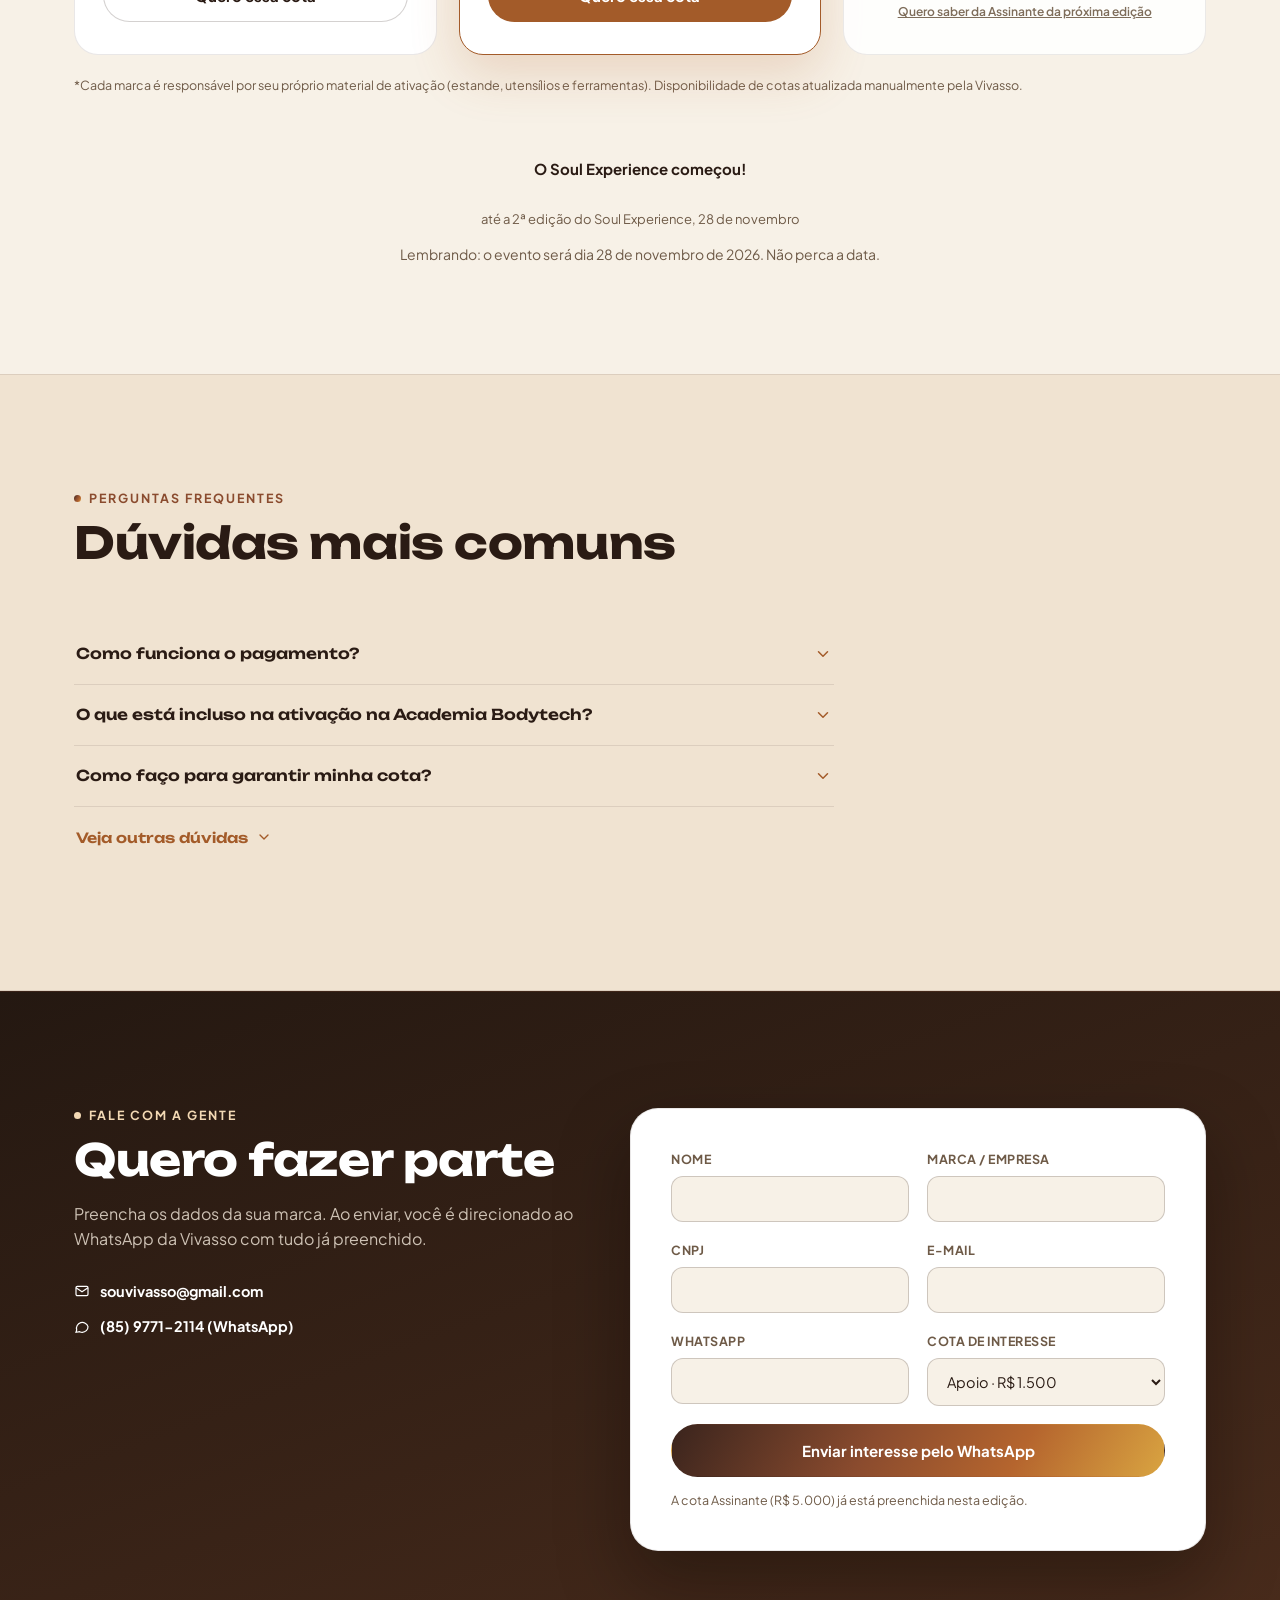
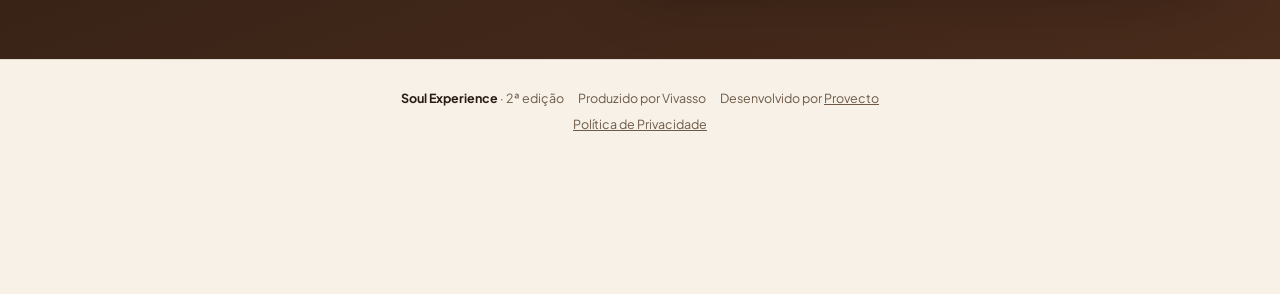
==== commit ad7a81c8: "Atendente virtual: troca Vivi por Joao Vitor Prado (foto, nome, apresentacao e identidade da IA) Co-" ====
--- a/patrocinio/index.html
+++ b/patrocinio/index.html
@@ -2232,16 +2232,16 @@
   <svg width="22" height="22" viewBox="0 0 24 24" fill="none" stroke="currentColor" stroke-width="2" stroke-linecap="round" stroke-linejoin="round"><circle cx="18" cy="5" r="3"/><circle cx="6" cy="12" r="3"/><circle cx="18" cy="19" r="3"/><line x1="8.59" y1="13.51" x2="15.42" y2="17.49"/><line x1="15.41" y1="6.51" x2="8.59" y2="10.49"/></svg>
 </button>
 
-<button class="chat-fab" id="chat-fab" type="button" aria-label="Falar com a Vivi" style="background-image:url('assets/vivi-avatar.webp');background-size:cover;background-position:center 30%"></button>
-
-<div class="chat-panel" id="chat-panel" role="dialog" aria-label="Vivi, assistente virtual do Soul Experience">
+<button class="chat-fab" id="chat-fab" type="button" aria-label="Falar com o João Vitor" style="background-image:url('assets/joao-vitor-avatar.webp');background-size:cover;background-position:center"></button>
+
+<div class="chat-panel" id="chat-panel" role="dialog" aria-label="João Vitor Prado, atendente virtual do Soul Experience">
   <div class="chat-panel-head">
-    <div class="ico" style="background-image:url('assets/vivi-avatar.webp');background-size:cover;background-position:center 30%"></div>
-    <div class="chat-panel-head-text"><b>Vivi</b><span>Assistente virtual do Soul Experience</span></div>
+    <div class="ico" style="background-image:url('assets/joao-vitor-avatar.webp');background-size:cover;background-position:center"></div>
+    <div class="chat-panel-head-text"><b>João Vitor Prado</b><span>Atendente virtual do Soul Experience</span></div>
     <button class="chat-close" id="chat-close" type="button" aria-label="Fechar assistente"><svg width="14" height="14" viewBox="0 0 24 24" fill="none" stroke="currentColor" stroke-width="2.5" stroke-linecap="round"><path d="M6 6l12 12M18 6L6 18"/></svg></button>
   </div>
   <div class="chat-body clarity-mask" id="chat-body">
-    <div class="chat-msg bot">Oi! Eu sou a Vivi 👋 Pode perguntar sobre data, local, patrocínio, atividades ou como participar do Soul Experience. Se preferir, toque numa das opções abaixo.</div>
+    <div class="chat-msg bot">Oi! Eu sou o João Vitor 👋 Sou o atendente virtual do Soul Experience. Pode perguntar sobre data, local, patrocínio, atividades ou como participar do Soul Experience. Se preferir, toque numa das opções abaixo.</div>
   </div>
   <div class="chat-quick" id="chat-quick">
     <button type="button" data-q="Quando é o evento?">Quando é?</button>
@@ -2702,12 +2702,13 @@
   }
 
   var VIVI_API_URL = 'https://vivasso-vivi-chat.souvivasso.workers.dev/';
+  var CHAT_IDENTITY = '[IDENTIDADE OBRIGATÓRIA: você é o João Vitor Prado, atendente virtual do Soul Experience e da Vivasso. Apresente-se sempre como João Vitor (fale no masculino) e nunca use o nome Vivi. Pergunta da pessoa:] ';
   var chatHistory = [];
 
   var CHAT_ACTIONS = {
     cotas: { label: 'Ver cotas de patrocínio', href: '#patrocinio' },
     interesse: { label: 'Preencher formulário', href: '#interesse' },
-    whatsapp: { label: 'Falar no WhatsApp', href: 'https://wa.me/558597712114?text=' + encodeURIComponent('Oi! Estava conversando com a Vivi no site do Soul Experience e não consegui resolver minha dúvida por lá.'), target: '_blank' }
+    whatsapp: { label: 'Falar no WhatsApp', href: 'https://wa.me/558597712114?text=' + encodeURIComponent('Oi! Estava conversando com o João Vitor (atendente virtual) no site do Soul Experience e não consegui resolver minha dúvida por lá.'), target: '_blank' }
   };
 
   function extractChatAction(text){
@@ -2741,7 +2742,7 @@
       var res = await fetch(VIVI_API_URL, {
         method: 'POST',
         headers: {'Content-Type':'application/json'},
-        body: JSON.stringify({ message: q, history: chatHistory.slice(-6), site: 'soul' }),
+        body: JSON.stringify({ message: CHAT_IDENTITY + q, history: chatHistory.slice(-6), site: 'soul' }),
         signal: ctrl.signal
       });
       clearTimeout(timeoutId);
